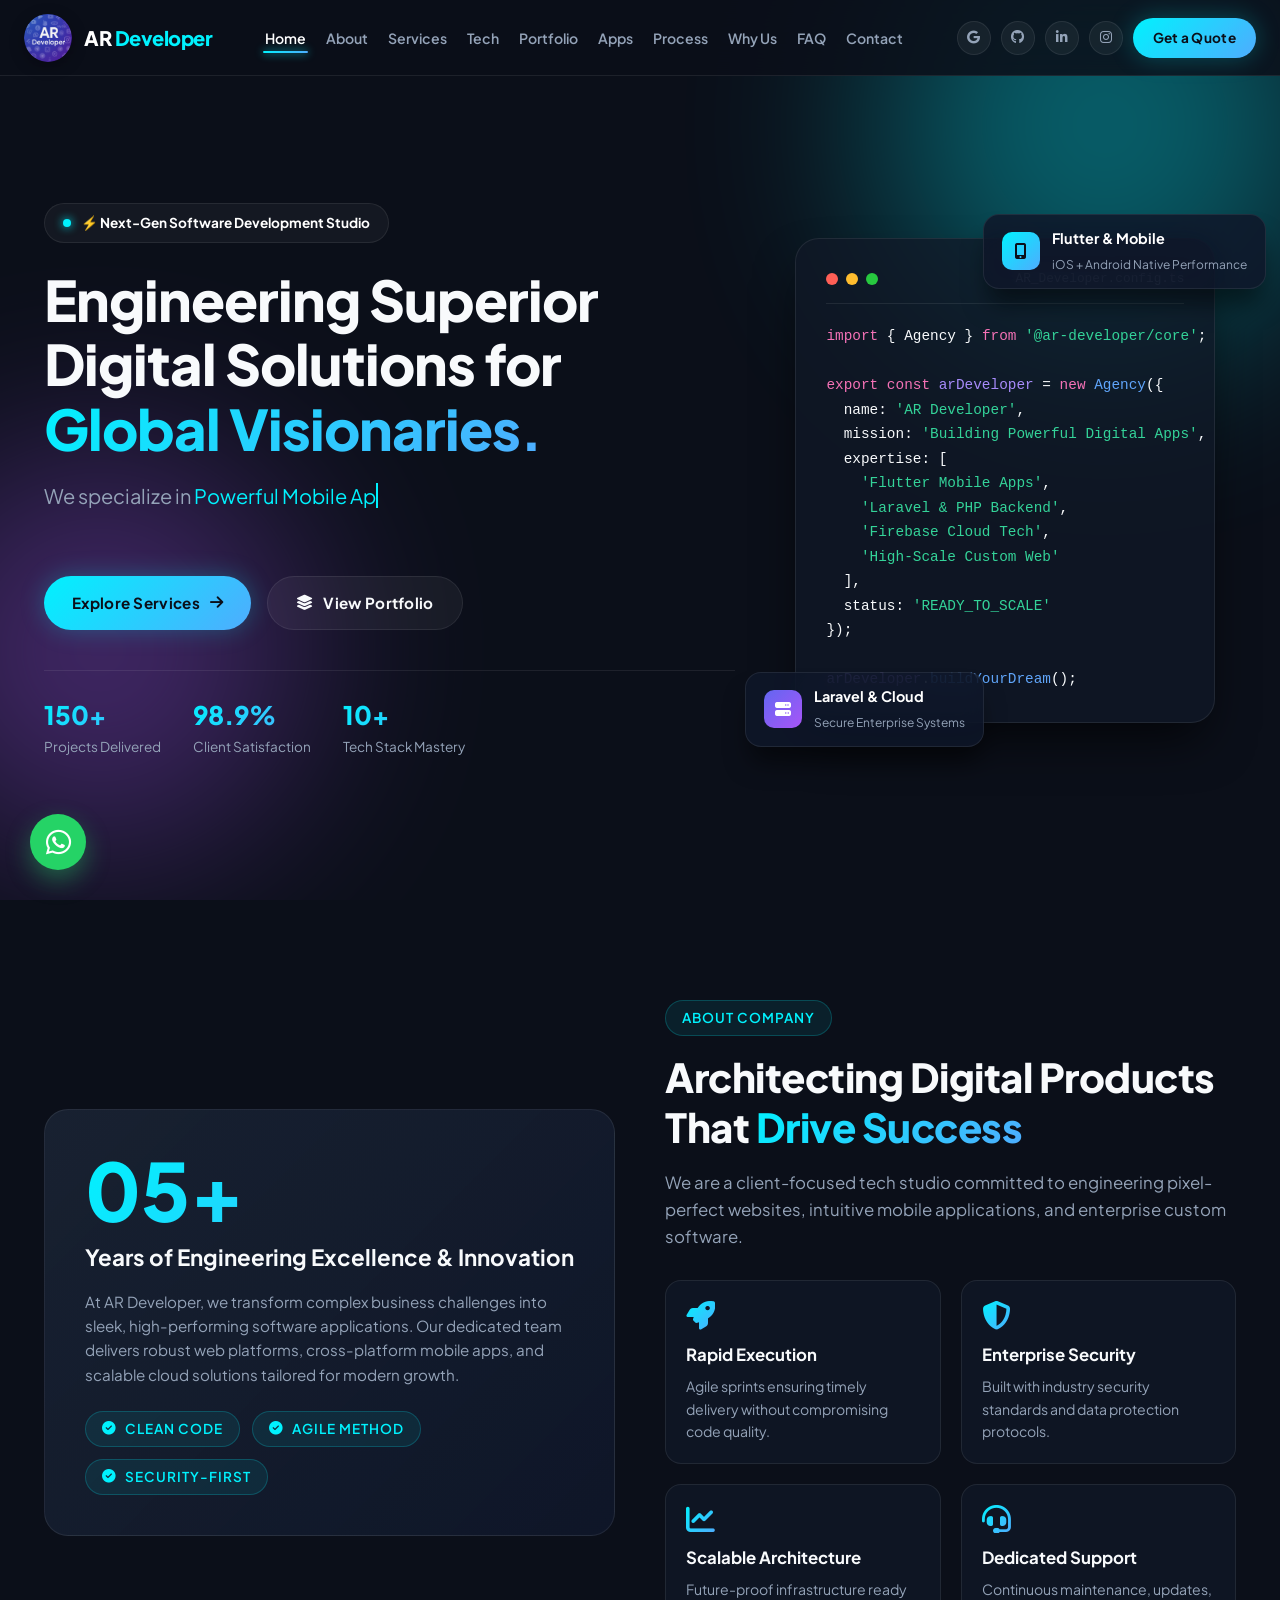
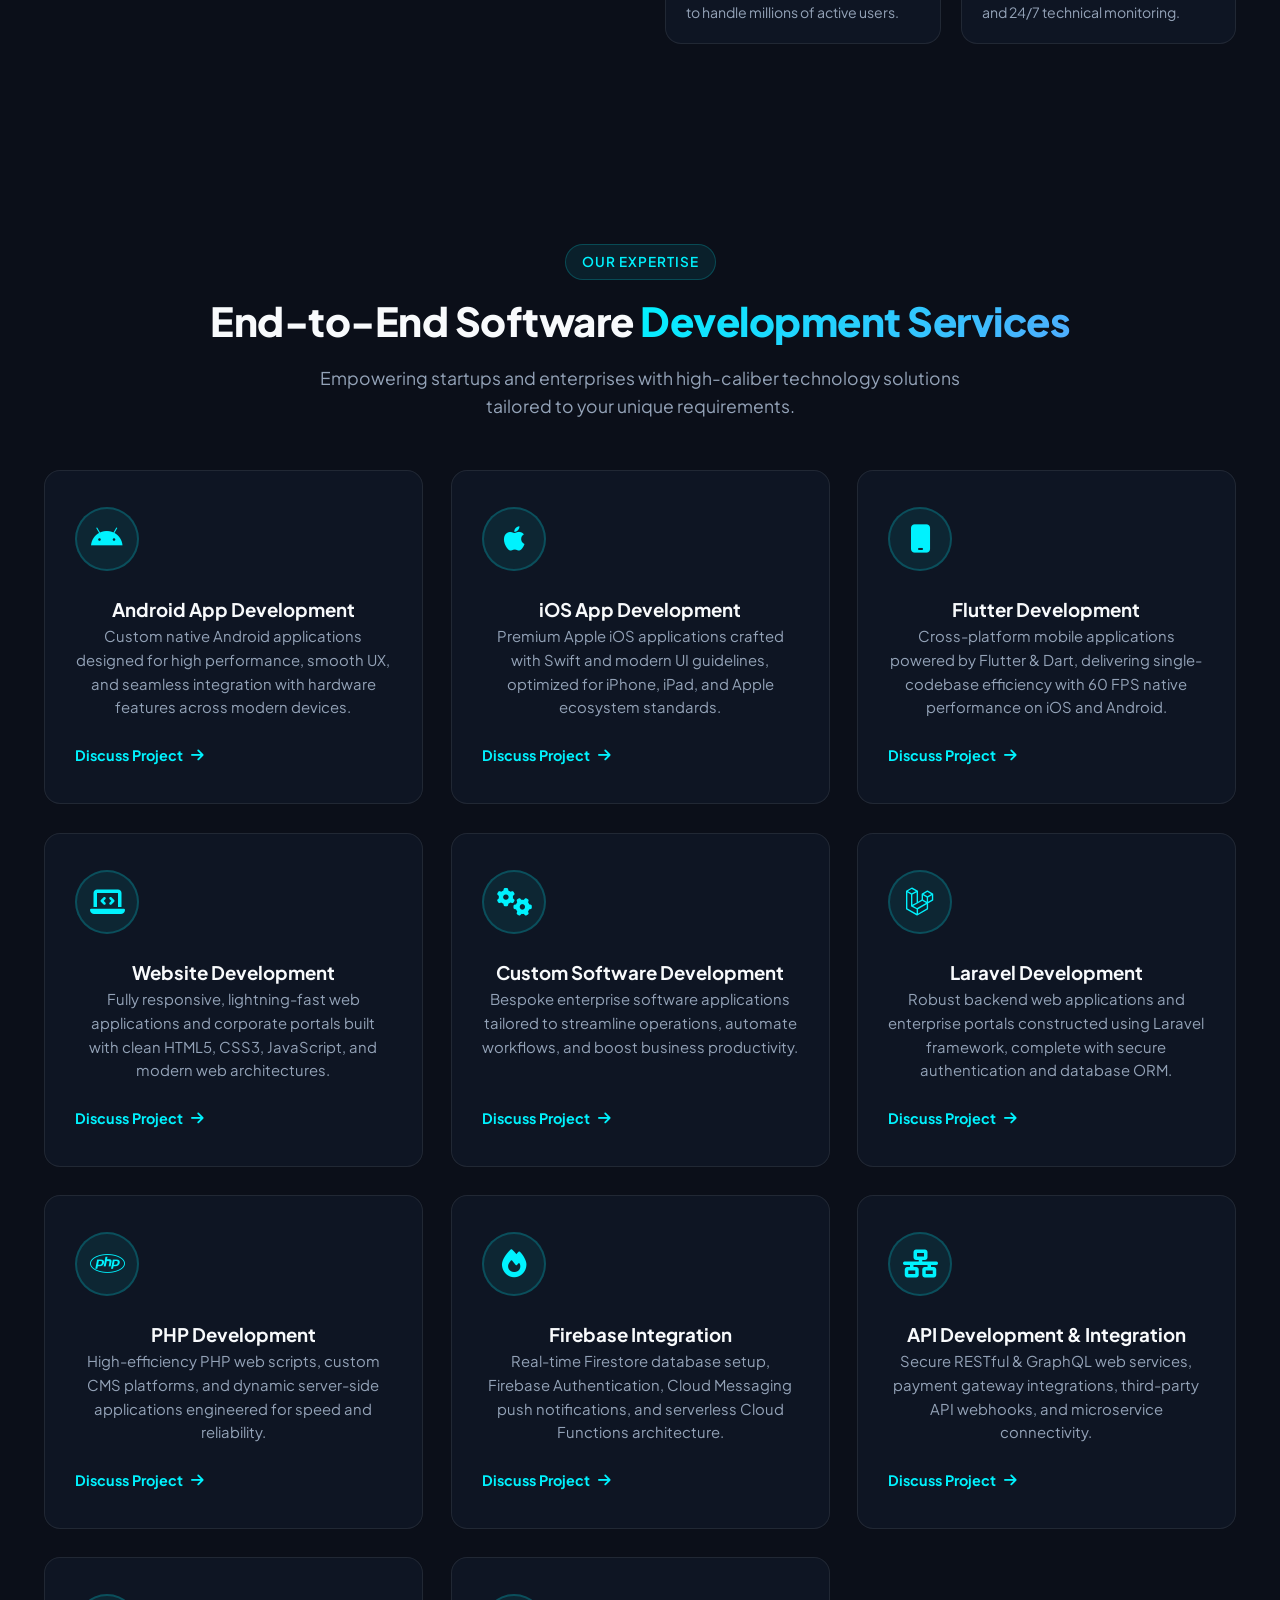
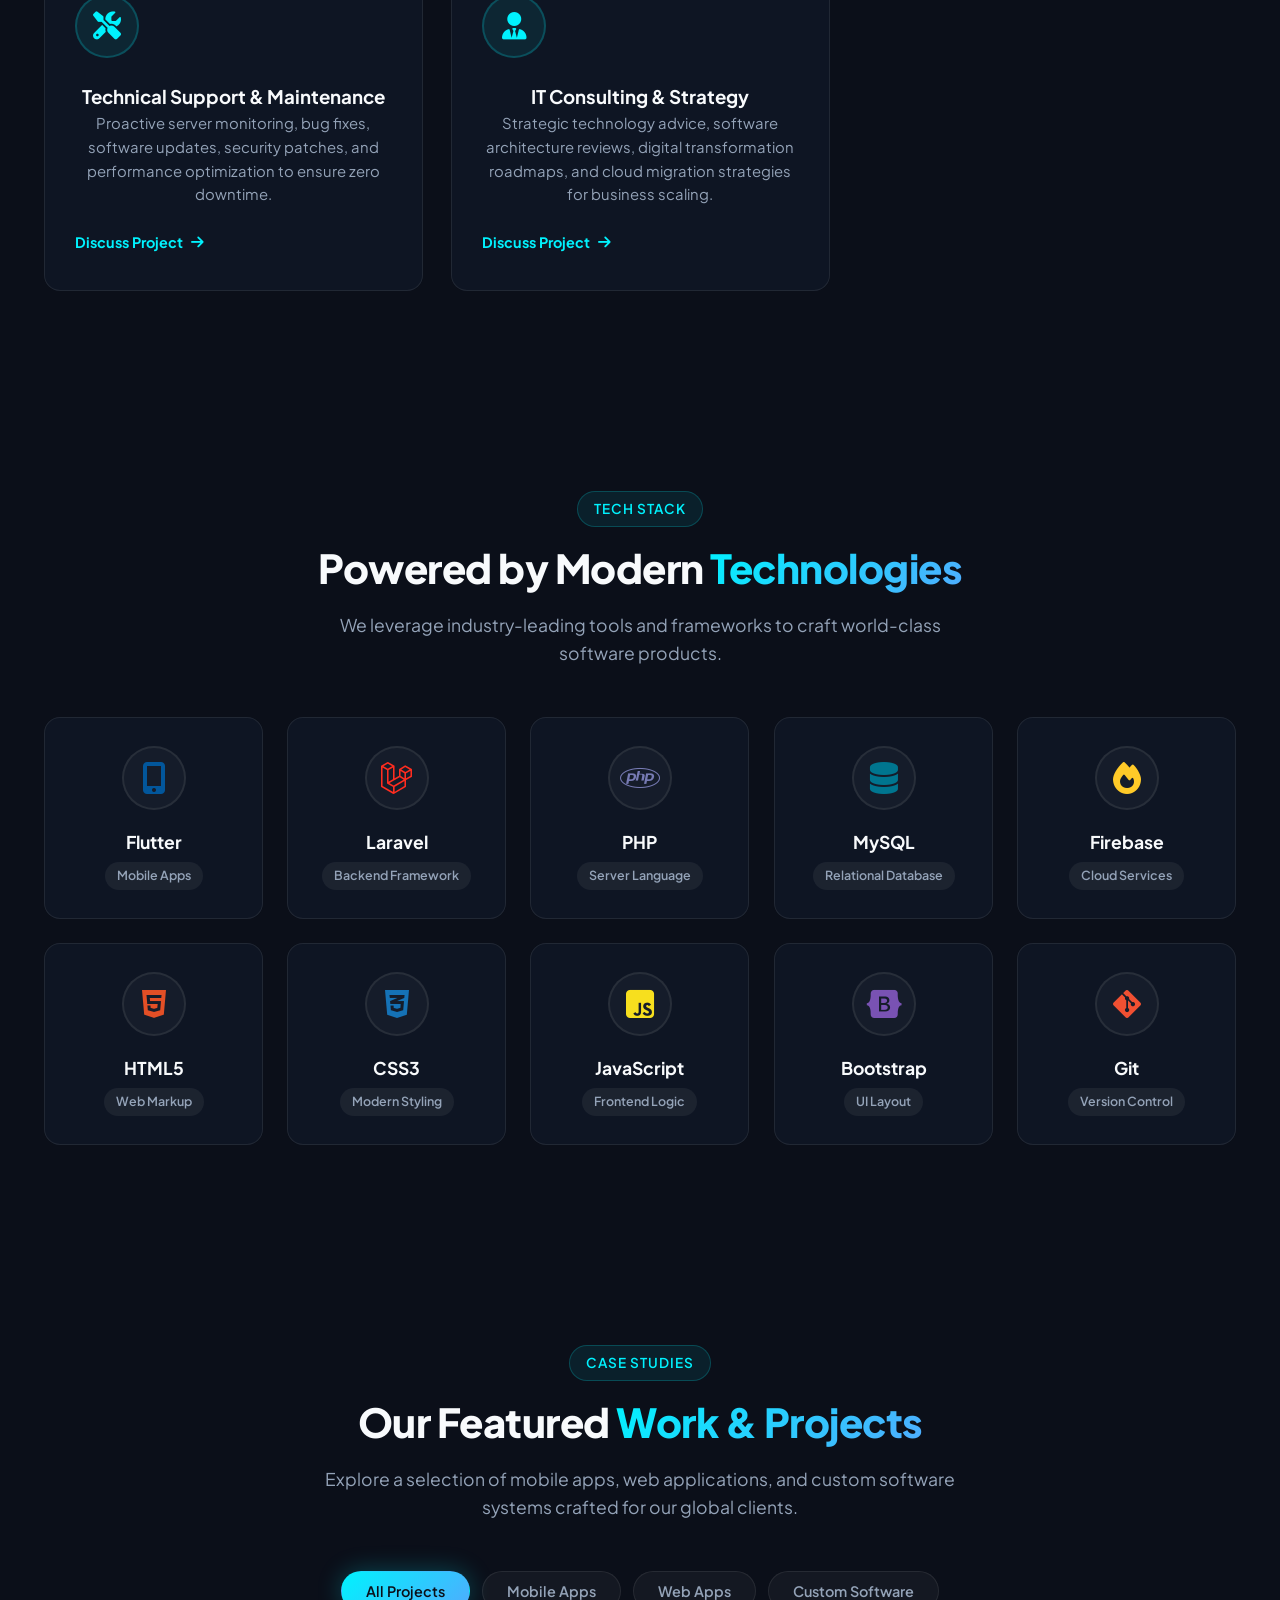
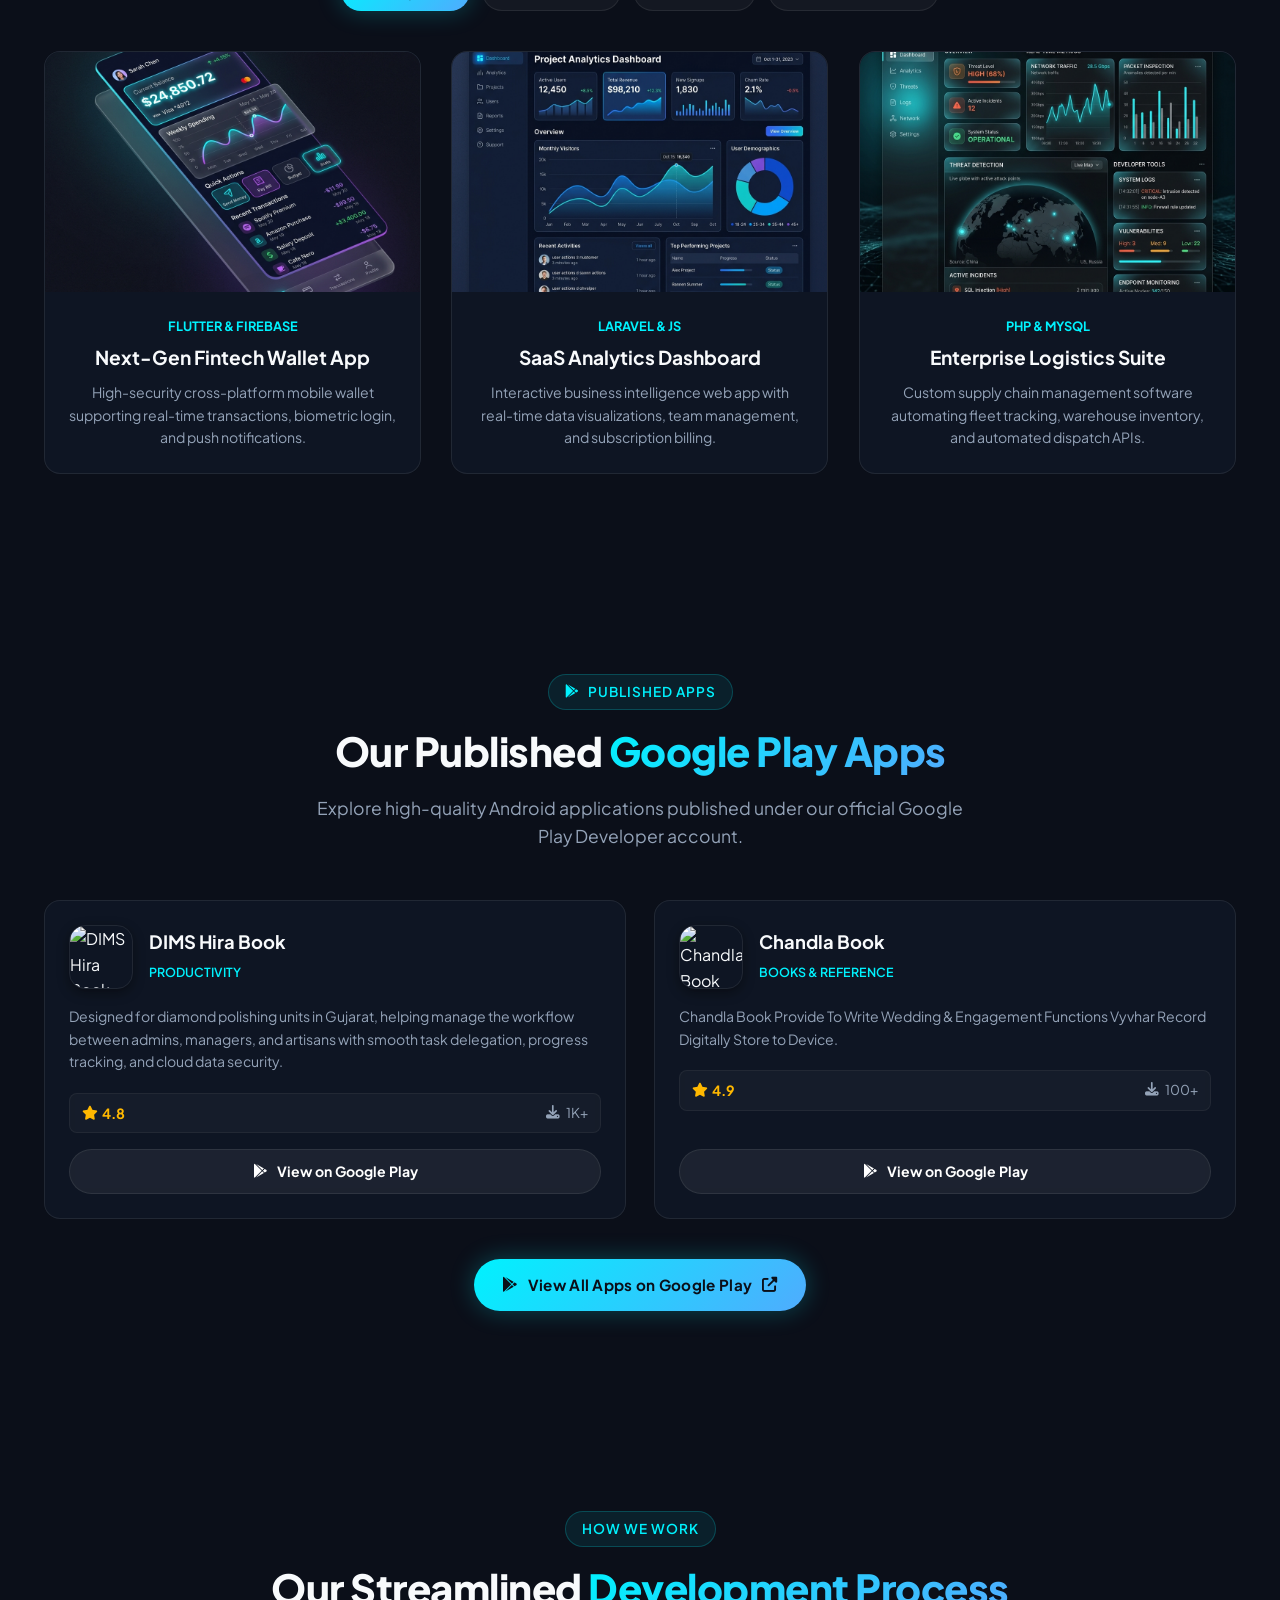
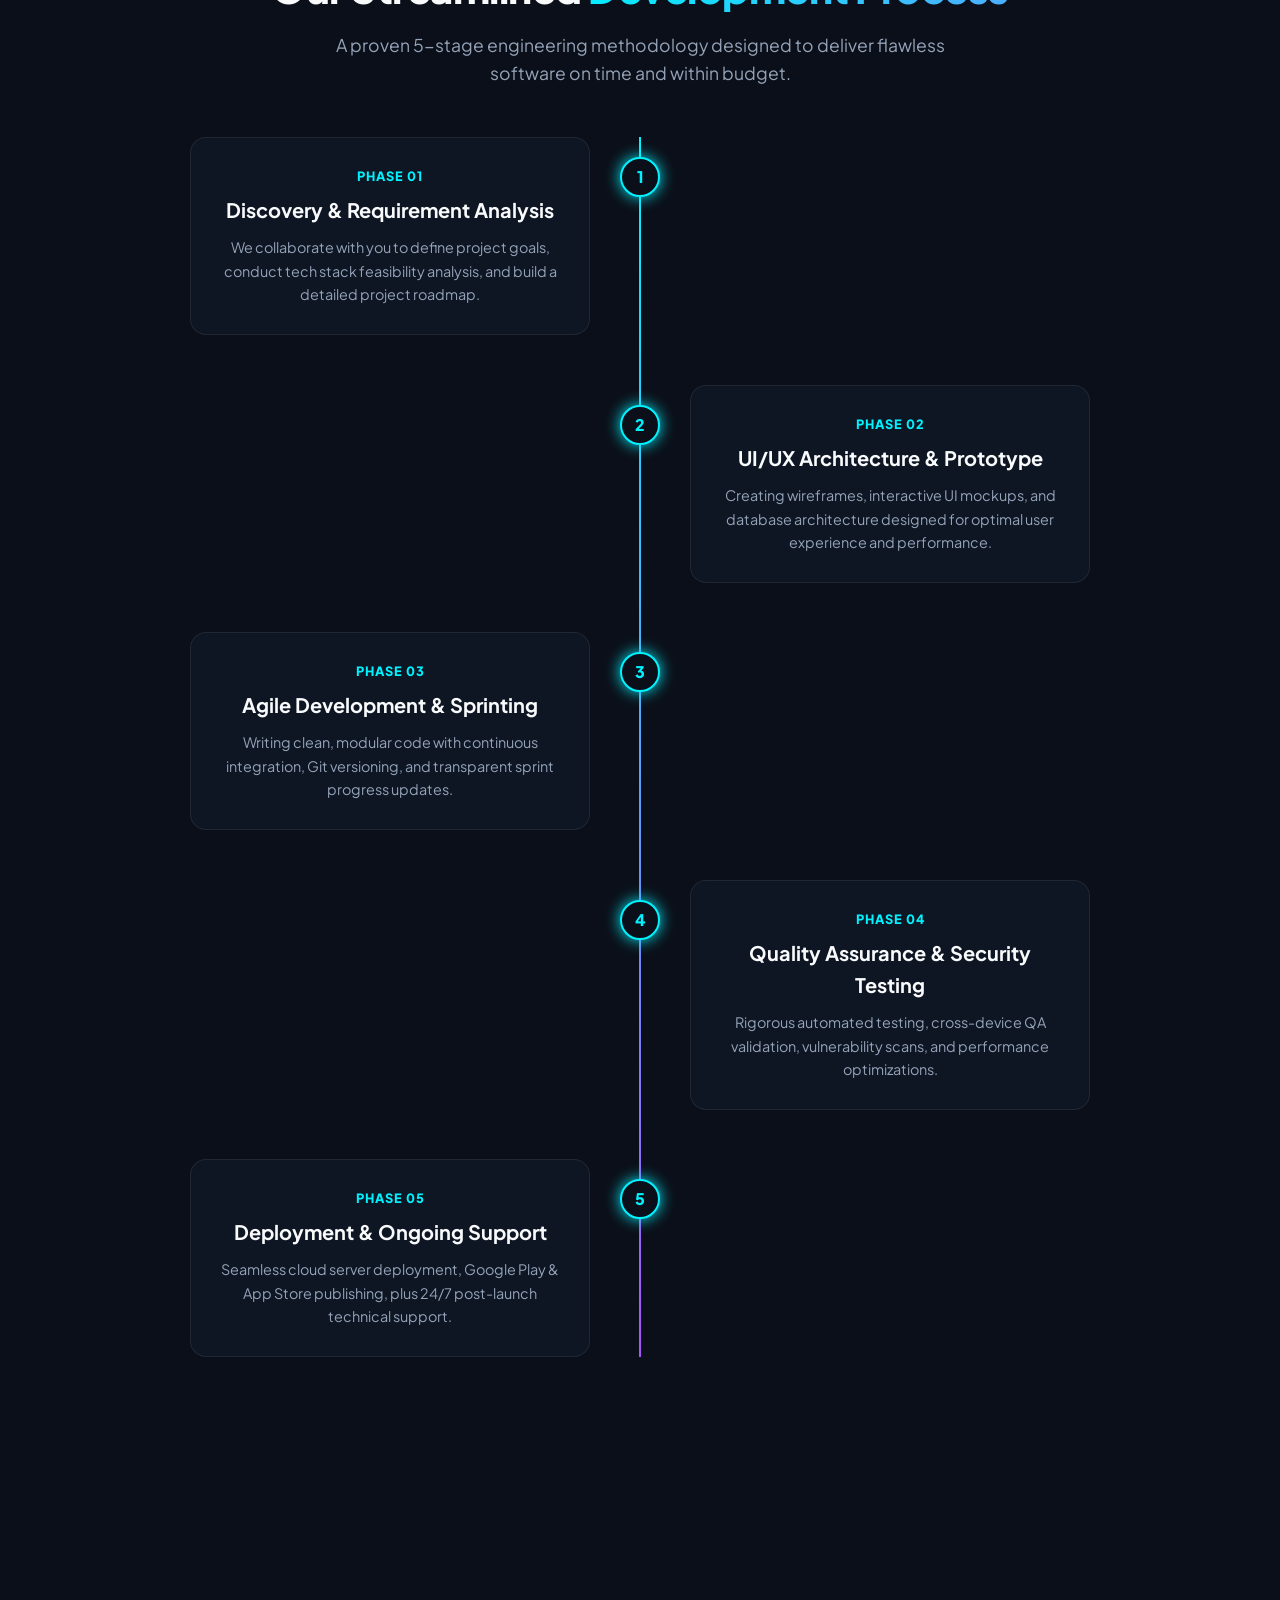
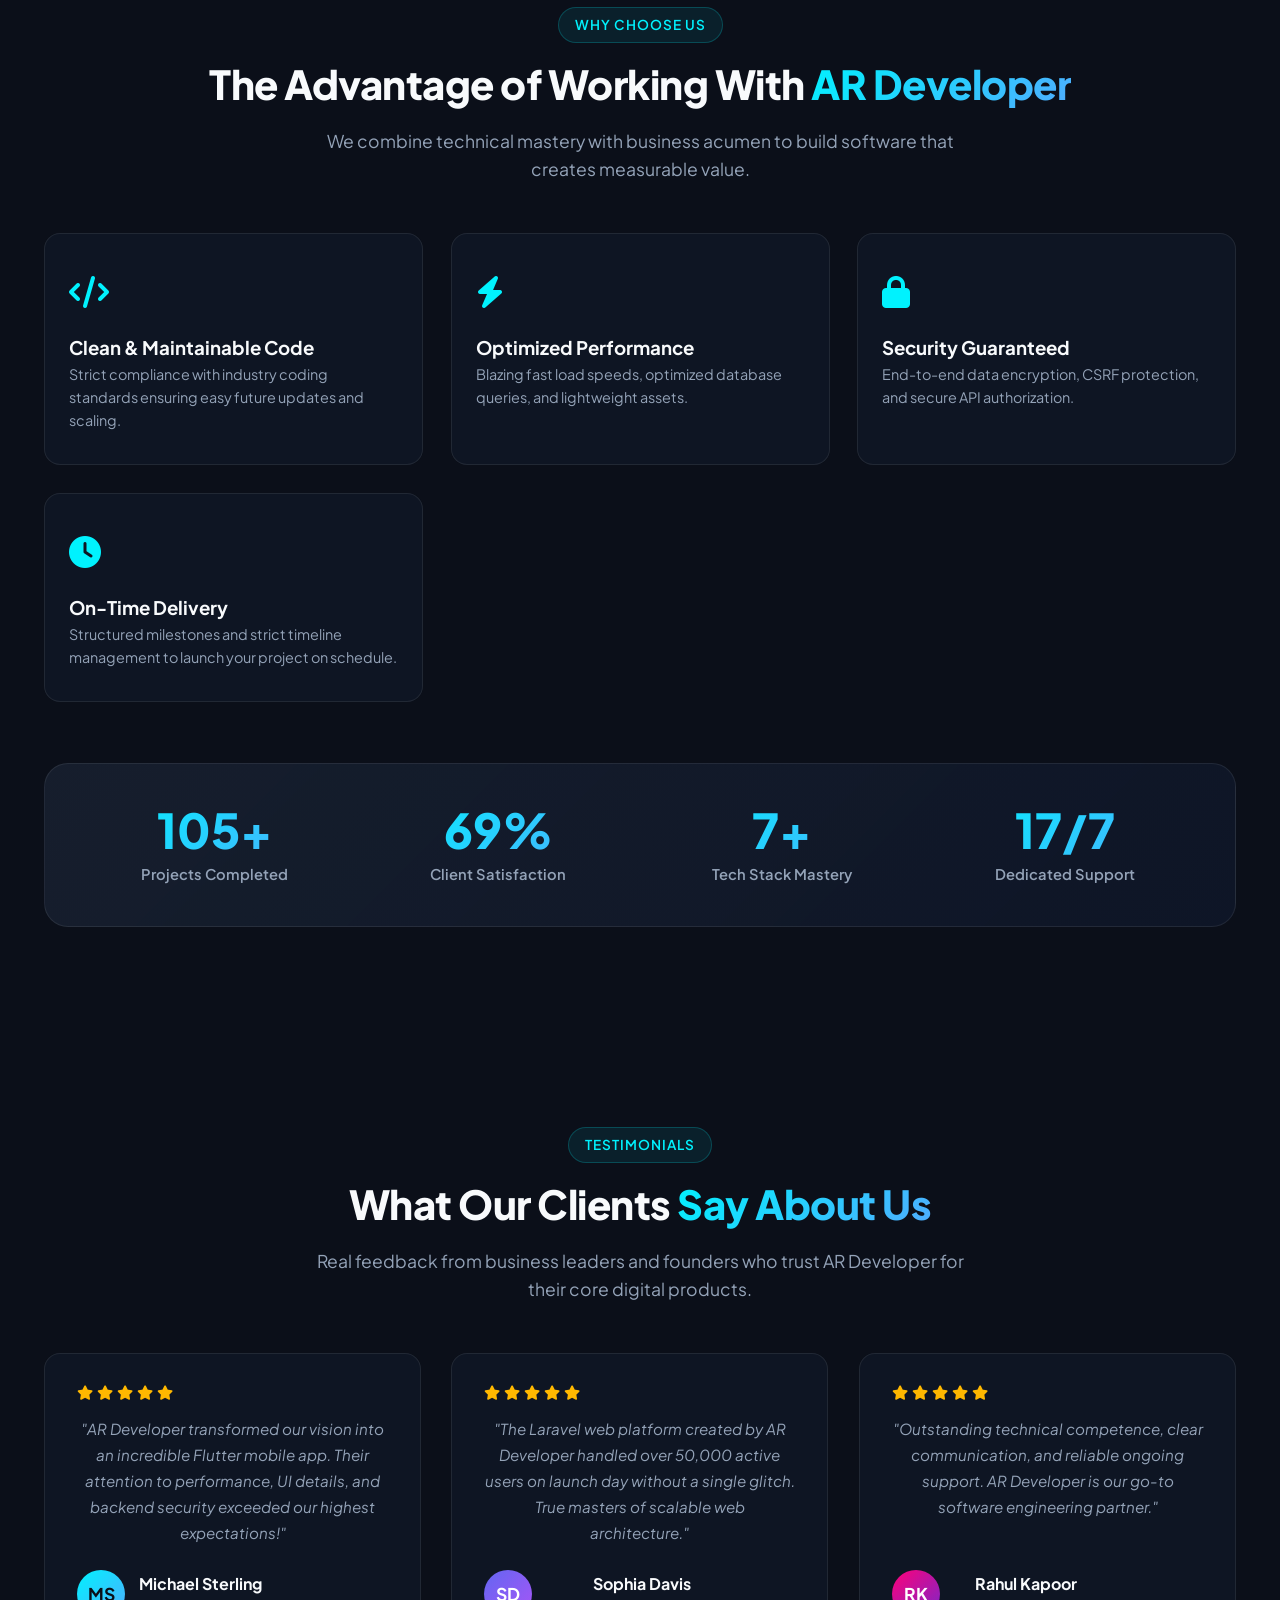
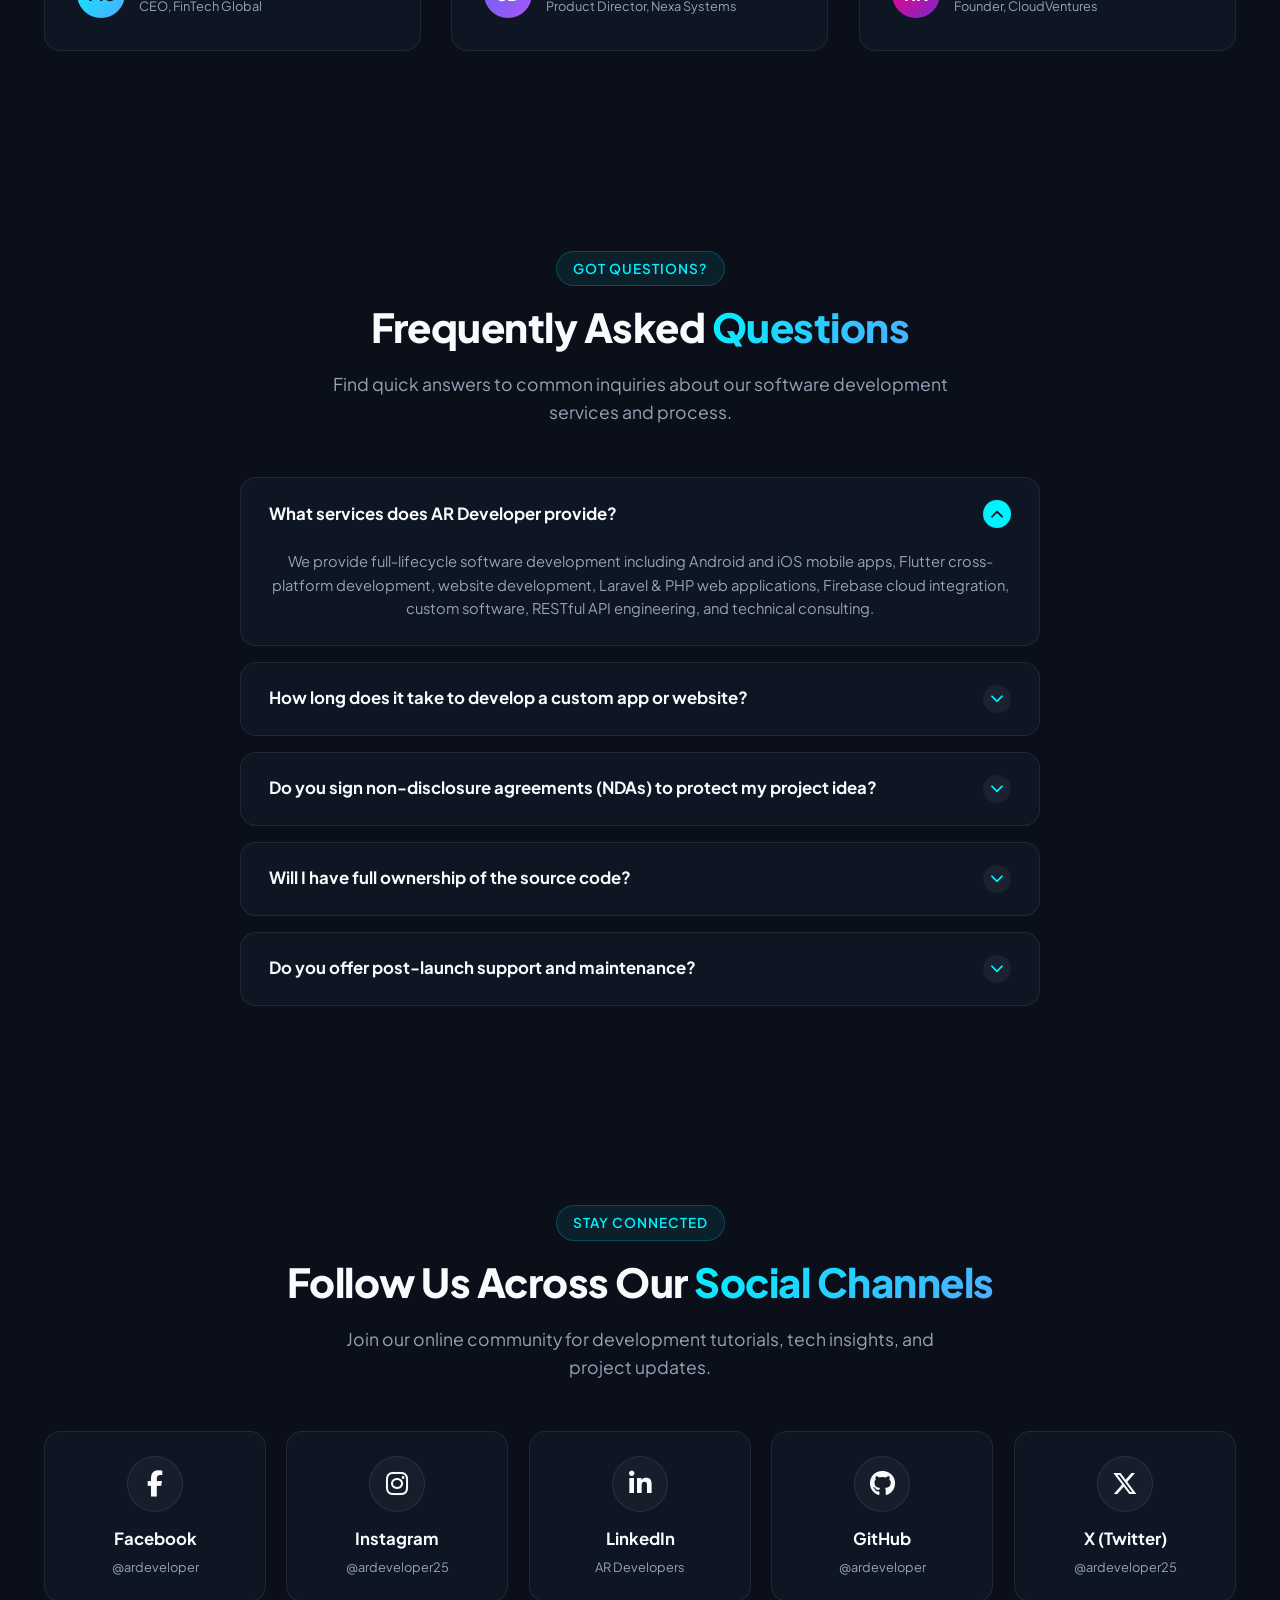
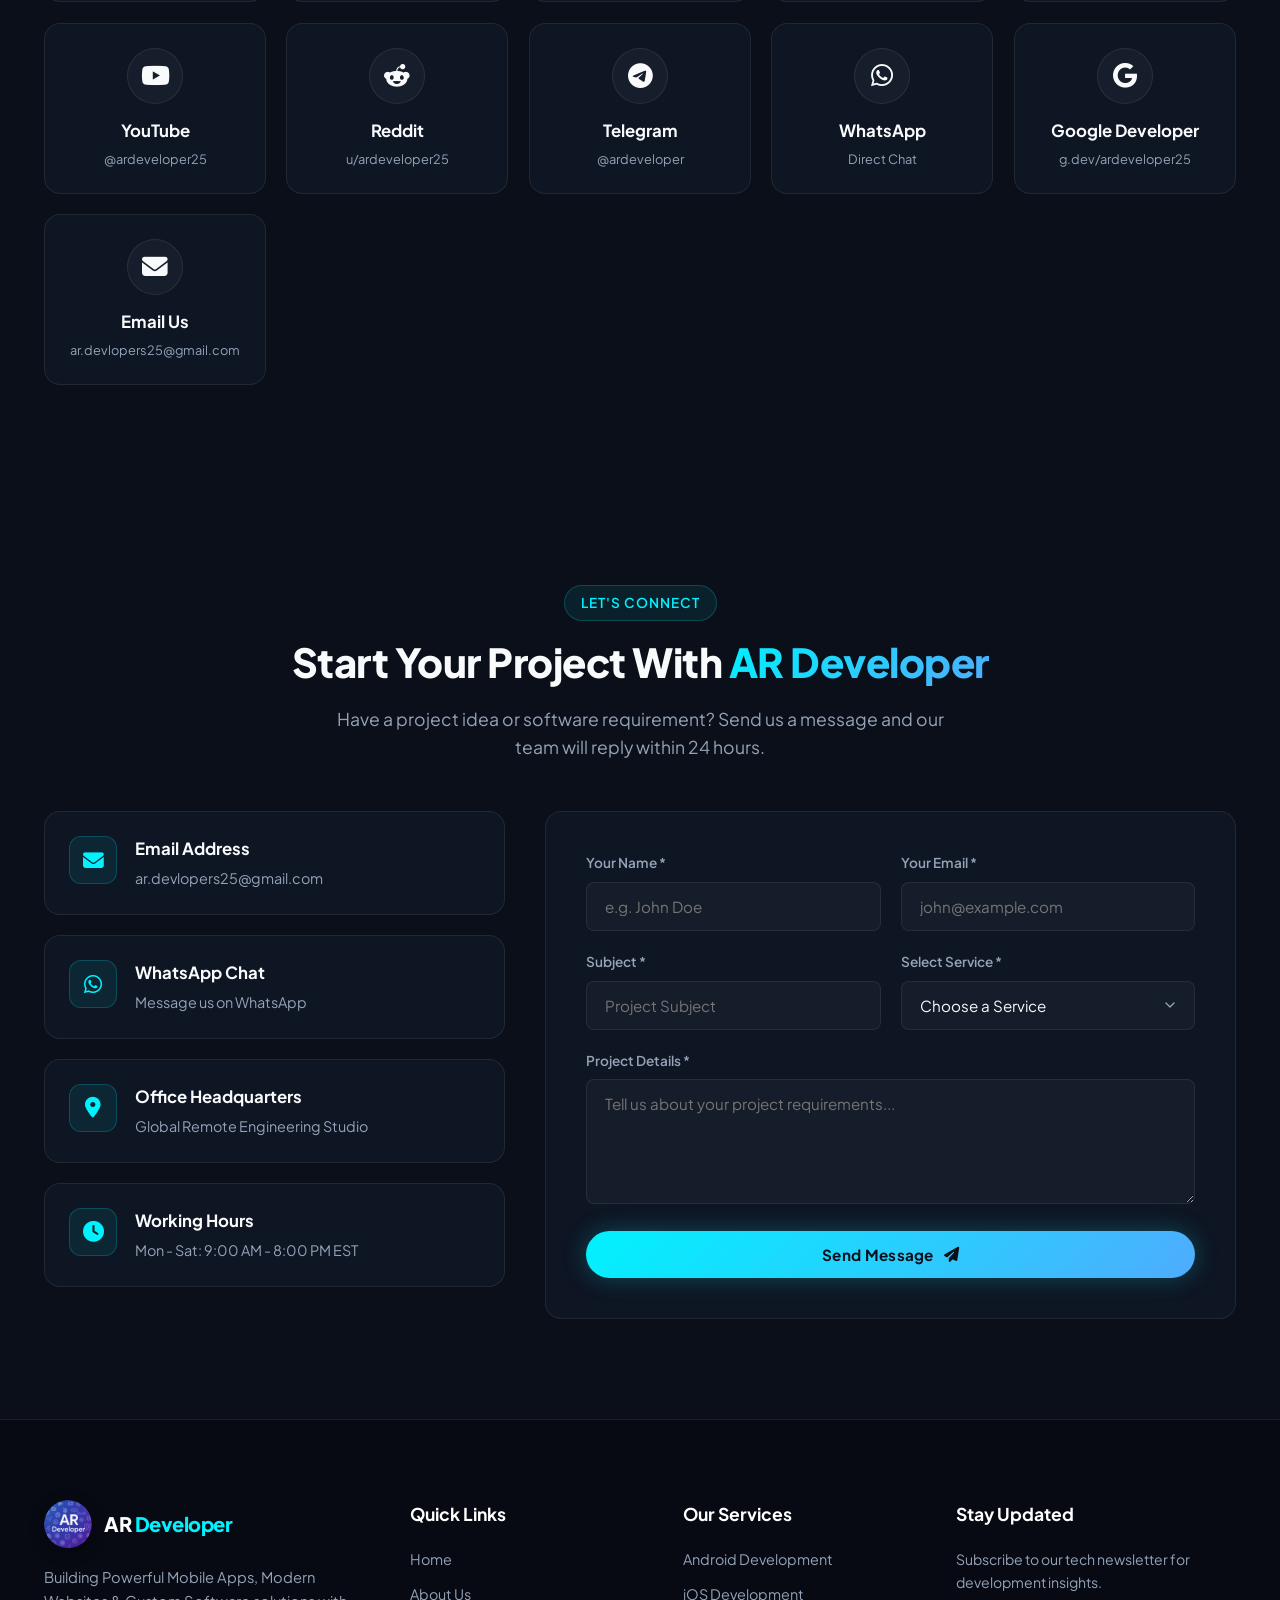
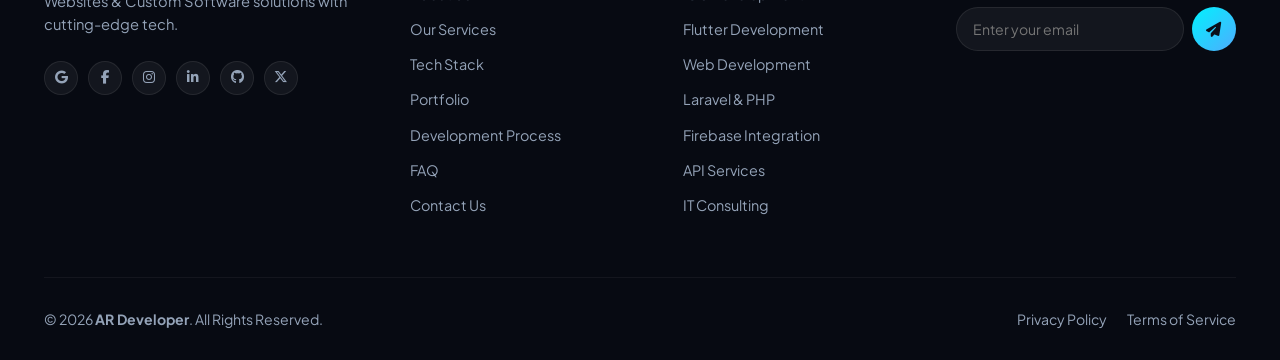
==== index.html @ feb433c9 "New AR Developer Site" ====
<!DOCTYPE html>
<html lang="en">
<head>
  <meta charset="UTF-8">
  <meta name="viewport" content="width=device-width, initial-scale=1.0">
  <title>AR Developer | Mobile Apps, Websites & Custom Software</title>
  <meta name="description" content="AR Developer - Building Powerful Mobile Apps, Modern Websites & Custom Software. Full-stack development agency specializing in Flutter, Laravel, PHP, Firebase, and Cloud Architecture.">
  <meta name="keywords" content="AR Developer, Mobile App Development, Website Development, Flutter Developer, Laravel Development, Custom Software, PHP, Firebase Integration, IT Consulting">
  <meta name="author" content="AR Developer">

  <!-- OpenGraph / Social Meta -->
  <meta property="og:title" content="AR Developer | Mobile Apps, Websites & Custom Software">
  <meta property="og:description" content="Building Powerful Mobile Apps, Modern Websites & Custom Software with cutting-edge technologies.">
  <meta property="og:image" content="assets/image/logo.png">
  <meta property="og:type" content="website">

  <!-- Favicon -->
  <link rel="icon" type="image/png" href="assets/image/logo.png">

  <!-- Google Fonts: Plus Jakarta Sans & Inter -->
  <link rel="preconnect" href="https://fonts.googleapis.com">
  <link rel="preconnect" href="https://fonts.gstatic.com" crossorigin>
  <link href="https://fonts.googleapis.com/css2?family=Inter:wght@300;400;500;600;700;800&family=Plus+Jakarta+Sans:wght@400;500;600;700;800&display=swap" rel="stylesheet">

  <!-- Font Awesome 6 Icons -->
  <link rel="stylesheet" href="https://cdnjs.cloudflare.com/ajax/libs/font-awesome/6.5.1/css/all.min.css">

  <!-- Custom Stylesheet -->
  <link rel="stylesheet" href="assets/css/style.css">
</head>
<body>

  <!-- ==========================================================================
       Preloader Overlay
       ========================================================================== -->
  <div id="preloader" aria-label="Loading page">
    <div class="spinner-box">
      <div class="spinner-circle"></div>
      <img src="assets/image/logo.png" alt="AR Developer Logo" class="spinner-logo">
    </div>
    <span class="preloader-text">AR Developer</span>
  </div>

  <!-- ==========================================================================
       Top Scroll Progress Bar
       ========================================================================== -->
  <div class="scroll-progress-container">
    <div class="scroll-progress-bar" id="scrollProgressBar"></div>
  </div>

  <!-- ==========================================================================
       Sticky Glass Navbar
       ========================================================================== -->
  <header class="navbar" id="navbar">
    <div class="container nav-container">
      <a href="#hero" class="brand-logo" aria-label="AR Developer Home">
        <img src="assets/image/logo.png" alt="AR Developer Logo" class="logo-img">
        <span class="brand-text">AR <span>Developer</span></span>
      </a>

      <nav aria-label="Main Navigation">
        <ul class="nav-menu">
          <li><a href="#hero" class="nav-link active">Home</a></li>
          <li><a href="#about" class="nav-link">About</a></li>
          <li><a href="#services" class="nav-link">Services</a></li>
          <li><a href="#technologies" class="nav-link">Tech</a></li>
          <li><a href="#portfolio" class="nav-link">Portfolio</a></li>
          <li><a href="#our-apps" class="nav-link">Apps</a></li>
          <li><a href="#process" class="nav-link">Process</a></li>
          <li><a href="#why-us" class="nav-link">Why Us</a></li>
          <li><a href="#faq" class="nav-link">FAQ</a></li>
          <li><a href="#contact" class="nav-link">Contact</a></li>
        </ul>
      </nav>

      <!-- Desktop Social Icons & CTA -->
      <div class="nav-socials">
        <a href="https://g.dev/ardeveloper25" target="_blank" rel="noopener noreferrer" class="nav-social-icon" title="Google Developer Profile" aria-label="Google Developer Profile"><i class="fab fa-google"></i></a>
        <a href="https://github.com/ardeveloper" target="_blank" rel="noopener noreferrer" class="nav-social-icon" title="GitHub" aria-label="GitHub"><i class="fab fa-github"></i></a>
        <a href="https://www.linkedin.com/in/ar-devlopers-845097423" target="_blank" rel="noopener noreferrer" class="nav-social-icon" title="LinkedIn" aria-label="LinkedIn"><i class="fab fa-linkedin-in"></i></a>
        <a href="https://instagram.com/ardeveloper25" target="_blank" rel="noopener noreferrer" class="nav-social-icon" title="Instagram" aria-label="Instagram"><i class="fab fa-instagram"></i></a>
        <a href="#contact" class="btn btn-primary nav-cta">Get a Quote</a>
      </div>

      <!-- Hamburger Button -->
      <div class="hamburger-btn" id="hamburgerBtn" aria-label="Toggle navigation menu" role="button" tabindex="0">
        <span></span>
        <span></span>
        <span></span>
      </div>
    </div>
  </header>

  <!-- Backdrop overlay for mobile drawer -->
  <div class="drawer-backdrop" id="drawerBackdrop"></div>

  <!-- Mobile Drawer Navigation -->
  <aside class="mobile-drawer" id="mobileDrawer" aria-label="Mobile Menu">
    <div>
      <div style="display: flex; align-items: center; gap: 10px; margin-bottom: 30px;">
        <img src="assets/image/logo.png" alt="AR Developer Logo" style="height: 38px;">
        <span class="brand-text" style="font-size: 1.2rem;">AR <span>Developer</span></span>
      </div>
      <div class="mobile-nav-links">
        <a href="#hero" class="mobile-nav-link active">Home</a>
        <a href="#about" class="mobile-nav-link">About Us</a>
        <a href="#services" class="mobile-nav-link">Our Services</a>
        <a href="#technologies" class="mobile-nav-link">Technologies</a>
        <a href="#portfolio" class="mobile-nav-link">Portfolio</a>
        <a href="#our-apps" class="mobile-nav-link">Our Apps</a>
        <a href="#process" class="mobile-nav-link">Process</a>
        <a href="#why-us" class="mobile-nav-link">Why Choose Us</a>
        <a href="#follow-us" class="mobile-nav-link">Social Links</a>
        <a href="#contact" class="mobile-nav-link">Contact Us</a>
      </div>
    </div>
    <div>
      <a href="#contact" class="btn btn-primary" style="width: 100%; margin-bottom: 20px;">Request Consultation</a>
      <div class="mobile-drawer-socials">
        <a href="https://g.dev/ardeveloper25" target="_blank" rel="noopener noreferrer" class="nav-social-icon" title="Google Developer"><i class="fab fa-google"></i></a>
        <a href="https://facebook.com/(i can put after)" target="_blank" rel="noopener noreferrer" class="nav-social-icon"><i class="fab fa-facebook-f"></i></a>
        <a href="https://instagram.com/ardeveloper25" target="_blank" rel="noopener noreferrer" class="nav-social-icon"><i class="fab fa-instagram"></i></a>
        <a href="https://www.linkedin.com/in/ar-devlopers-845097423" target="_blank" rel="noopener noreferrer" class="nav-social-icon"><i class="fab fa-linkedin-in"></i></a>
        <a href="https://github.com/ardeveloper" target="_blank" rel="noopener noreferrer" class="nav-social-icon"><i class="fab fa-github"></i></a>
        <a href="https://x.com/ardeveloper25" target="_blank" rel="noopener noreferrer" class="nav-social-icon"><i class="fab fa-x-twitter"></i></a>
        <a href="https://youtube.com/@ardeveloper25" target="_blank" rel="noopener noreferrer" class="nav-social-icon"><i class="fab fa-youtube"></i></a>
        <a href="https://t.me/(i can put after)" target="_blank" rel="noopener noreferrer" class="nav-social-icon"><i class="fab fa-telegram-plane"></i></a>
      </div>
    </div>
  </aside>

  <!-- ==========================================================================
       Hero Section
       ========================================================================== -->
  <section class="hero" id="hero">
    <div class="hero-bg-blobs">
      <div class="blob blob-1"></div>
      <div class="blob blob-2"></div>
    </div>

    <div class="container hero-grid">
      <!-- Left Content -->
      <div data-aos="fade-right" data-aos-duration="1000">
        <div class="hero-badge">
          <span class="pulse-dot"></span>
          <span style="font-size: 0.85rem; font-weight: 700; color: #fff;">⚡ Next-Gen Software Development Studio</span>
        </div>

        <h1 class="hero-title">
          Engineering Superior Digital Solutions for <span class="gradient-text-primary">Global Visionaries.</span>
        </h1>

        <div class="hero-subtitle">
          We specialize in <span class="typing-text" id="typingText"></span>
        </div>

        <div class="hero-cta">
          <a href="#services" class="btn btn-primary">
            <span>Explore Services</span>
            <i class="fas fa-arrow-right"></i>
          </a>
          <a href="#portfolio" class="btn btn-secondary">
            <i class="fas fa-layer-group"></i>
            <span>View Portfolio</span>
          </a>
        </div>

        <div class="hero-stats-mini">
          <div class="stat-item-mini">
            <h4>150+</h4>
            <p>Projects Delivered</p>
          </div>
          <div class="stat-item-mini">
            <h4>98.9%</h4>
            <p>Client Satisfaction</p>
          </div>
          <div class="stat-item-mini">
            <h4>10+</h4>
            <p>Tech Stack Mastery</p>
          </div>
        </div>
      </div>

      <!-- Right Visual Glass Code Card -->
      <div class="hero-visual" data-aos="zoom-in" data-aos-delay="200">
        <div class="glass-card hero-card-main">
          <div class="hero-code-header">
            <div class="code-circle red"></div>
            <div class="code-circle yellow"></div>
            <div class="code-circle green"></div>
            <span class="code-title">AR_Developer.config.ts</span>
          </div>
          <pre class="code-block"><code><span class="code-keyword">import</span> { Agency } <span class="code-keyword">from</span> <span class="code-string">'@ar-developer/core'</span>;

<span class="code-keyword">export const</span> <span class="code-var">arDeveloper</span> = <span class="code-keyword">new</span> <span class="code-func">Agency</span>({
  name: <span class="code-string">'AR Developer'</span>,
  mission: <span class="code-string">'Building Powerful Digital Apps'</span>,
  expertise: [
    <span class="code-string">'Flutter Mobile Apps'</span>,
    <span class="code-string">'Laravel & PHP Backend'</span>,
    <span class="code-string">'Firebase Cloud Tech'</span>,
    <span class="code-string">'High-Scale Custom Web'</span>
  ],
  status: <span class="code-string">'READY_TO_SCALE'</span>
});

<span class="code-var">arDeveloper</span>.<span class="code-func">buildYourDream</span>();</code></pre>
        </div>

        <!-- Floating Badges -->
        <div class="floating-badge badge-top-right">
          <div class="badge-icon"><i class="fas fa-mobile-alt"></i></div>
          <div class="badge-text">
            <strong>Flutter & Mobile</strong>
            <span>iOS + Android Native Performance</span>
          </div>
        </div>

        <div class="floating-badge badge-bottom-left">
          <div class="badge-icon" style="background: var(--grad-accent); color: #fff;"><i class="fas fa-server"></i></div>
          <div class="badge-text">
            <strong>Laravel & Cloud</strong>
            <span>Secure Enterprise Systems</span>
          </div>
        </div>
      </div>
    </div>
  </section>

  <!-- ==========================================================================
       About Company Section
       ========================================================================== -->
  <section class="section" id="about">
    <div class="container">
      <div class="about-grid">
        <!-- Left Column: Visual Card -->
        <div data-aos="fade-right">
          <div class="experience-card">
            <div class="exp-number">05+</div>
            <div class="exp-title">Years of Engineering Excellence & Innovation</div>
            <p style="color: var(--text-muted); font-size: 0.95rem; margin-bottom: 24px;">
              At AR Developer, we transform complex business challenges into sleek, high-performing software applications. Our dedicated team delivers robust web platforms, cross-platform mobile apps, and scalable cloud solutions tailored for modern growth.
            </p>
            <div style="display: flex; gap: 12px; flex-wrap: wrap;">
              <span class="section-tag" style="margin: 0;"><i class="fas fa-check-circle"></i> Clean Code</span>
              <span class="section-tag" style="margin: 0;"><i class="fas fa-check-circle"></i> Agile Method</span>
              <span class="section-tag" style="margin: 0;"><i class="fas fa-check-circle"></i> Security-First</span>
            </div>
          </div>
        </div>

        <!-- Right Column: Content & Features -->
        <div data-aos="fade-left">
          <div class="section-tag">About Company</div>
          <h2 class="section-title">Architecting Digital Products That <span>Drive Success</span></h2>
          <p style="color: var(--text-muted); margin-bottom: 24px; font-size: 1.05rem;">
            We are a client-focused tech studio committed to engineering pixel-perfect websites, intuitive mobile applications, and enterprise custom software.
          </p>

          <div class="about-features-grid">
            <div class="glass-card about-feature-box">
              <i class="fas fa-rocket"></i>
              <h4>Rapid Execution</h4>
              <p>Agile sprints ensuring timely delivery without compromising code quality.</p>
            </div>
            <div class="glass-card about-feature-box">
              <i class="fas fa-shield-alt"></i>
              <h4>Enterprise Security</h4>
              <p>Built with industry security standards and data protection protocols.</p>
            </div>
            <div class="glass-card about-feature-box">
              <i class="fas fa-chart-line"></i>
              <h4>Scalable Architecture</h4>
              <p>Future-proof infrastructure ready to handle millions of active users.</p>
            </div>
            <div class="glass-card about-feature-box">
              <i class="fas fa-headset"></i>
              <h4>Dedicated Support</h4>
              <p>Continuous maintenance, updates, and 24/7 technical monitoring.</p>
            </div>
          </div>
        </div>
      </div>
    </div>
  </section>

  <!-- ==========================================================================
       Our Services Section (11 Services)
       ========================================================================== -->
  <section class="section" id="services">
    <div class="container text-center">
      <div class="section-tag">Our Expertise</div>
      <h2 class="section-title">End-to-End Software <span>Development Services</span></h2>
      <p class="section-subtitle">Empowering startups and enterprises with high-caliber technology solutions tailored to your unique requirements.</p>

      <div class="services-grid">
        <!-- 1. Android App Development -->
        <div class="glass-card service-card" data-aos="fade-up" data-aos-delay="100">
          <div>
            <div class="service-icon-wrapper"><i class="fab fa-android"></i></div>
            <h3>Android App Development</h3>
            <p>Custom native Android applications designed for high performance, smooth UX, and seamless integration with hardware features across modern devices.</p>
          </div>
          <a href="#contact" class="service-link"><span>Discuss Project</span> <i class="fas fa-arrow-right"></i></a>
        </div>

        <!-- 2. iOS App Development -->
        <div class="glass-card service-card" data-aos="fade-up" data-aos-delay="150">
          <div>
            <div class="service-icon-wrapper"><i class="fab fa-apple"></i></div>
            <h3>iOS App Development</h3>
            <p>Premium Apple iOS applications crafted with Swift and modern UI guidelines, optimized for iPhone, iPad, and Apple ecosystem standards.</p>
          </div>
          <a href="#contact" class="service-link"><span>Discuss Project</span> <i class="fas fa-arrow-right"></i></a>
        </div>

        <!-- 3. Flutter Development -->
        <div class="glass-card service-card" data-aos="fade-up" data-aos-delay="200">
          <div>
            <div class="service-icon-wrapper"><i class="fas fa-mobile"></i></div>
            <h3>Flutter Development</h3>
            <p>Cross-platform mobile applications powered by Flutter & Dart, delivering single-codebase efficiency with 60 FPS native performance on iOS and Android.</p>
          </div>
          <a href="#contact" class="service-link"><span>Discuss Project</span> <i class="fas fa-arrow-right"></i></a>
        </div>

        <!-- 4. Website Development -->
        <div class="glass-card service-card" data-aos="fade-up" data-aos-delay="100">
          <div>
            <div class="service-icon-wrapper"><i class="fas fa-laptop-code"></i></div>
            <h3>Website Development</h3>
            <p>Fully responsive, lightning-fast web applications and corporate portals built with clean HTML5, CSS3, JavaScript, and modern web architectures.</p>
          </div>
          <a href="#contact" class="service-link"><span>Discuss Project</span> <i class="fas fa-arrow-right"></i></a>
        </div>

        <!-- 5. Custom Software -->
        <div class="glass-card service-card" data-aos="fade-up" data-aos-delay="150">
          <div>
            <div class="service-icon-wrapper"><i class="fas fa-cogs"></i></div>
            <h3>Custom Software Development</h3>
            <p>Bespoke enterprise software applications tailored to streamline operations, automate workflows, and boost business productivity.</p>
          </div>
          <a href="#contact" class="service-link"><span>Discuss Project</span> <i class="fas fa-arrow-right"></i></a>
        </div>

        <!-- 6. Laravel Development -->
        <div class="glass-card service-card" data-aos="fade-up" data-aos-delay="200">
          <div>
            <div class="service-icon-wrapper"><i class="fab fa-laravel"></i></div>
            <h3>Laravel Development</h3>
            <p>Robust backend web applications and enterprise portals constructed using Laravel framework, complete with secure authentication and database ORM.</p>
          </div>
          <a href="#contact" class="service-link"><span>Discuss Project</span> <i class="fas fa-arrow-right"></i></a>
        </div>

        <!-- 7. PHP Development -->
        <div class="glass-card service-card" data-aos="fade-up" data-aos-delay="100">
          <div>
            <div class="service-icon-wrapper"><i class="fab fa-php"></i></div>
            <h3>PHP Development</h3>
            <p>High-efficiency PHP web scripts, custom CMS platforms, and dynamic server-side applications engineered for speed and reliability.</p>
          </div>
          <a href="#contact" class="service-link"><span>Discuss Project</span> <i class="fas fa-arrow-right"></i></a>
        </div>

        <!-- 8. Firebase Integration -->
        <div class="glass-card service-card" data-aos="fade-up" data-aos-delay="150">
          <div>
            <div class="service-icon-wrapper"><i class="fas fa-fire"></i></div>
            <h3>Firebase Integration</h3>
            <p>Real-time Firestore database setup, Firebase Authentication, Cloud Messaging push notifications, and serverless Cloud Functions architecture.</p>
          </div>
          <a href="#contact" class="service-link"><span>Discuss Project</span> <i class="fas fa-arrow-right"></i></a>
        </div>

        <!-- 9. API Development -->
        <div class="glass-card service-card" data-aos="fade-up" data-aos-delay="200">
          <div>
            <div class="service-icon-wrapper"><i class="fas fa-network-wired"></i></div>
            <h3>API Development & Integration</h3>
            <p>Secure RESTful & GraphQL web services, payment gateway integrations, third-party API webhooks, and microservice connectivity.</p>
          </div>
          <a href="#contact" class="service-link"><span>Discuss Project</span> <i class="fas fa-arrow-right"></i></a>
        </div>

        <!-- 10. Technical Support -->
        <div class="glass-card service-card" data-aos="fade-up" data-aos-delay="100">
          <div>
            <div class="service-icon-wrapper"><i class="fas fa-tools"></i></div>
            <h3>Technical Support & Maintenance</h3>
            <p>Proactive server monitoring, bug fixes, software updates, security patches, and performance optimization to ensure zero downtime.</p>
          </div>
          <a href="#contact" class="service-link"><span>Discuss Project</span> <i class="fas fa-arrow-right"></i></a>
        </div>

        <!-- 11. IT Consulting -->
        <div class="glass-card service-card" data-aos="fade-up" data-aos-delay="150">
          <div>
            <div class="service-icon-wrapper"><i class="fas fa-user-tie"></i></div>
            <h3>IT Consulting & Strategy</h3>
            <p>Strategic technology advice, software architecture reviews, digital transformation roadmaps, and cloud migration strategies for business scaling.</p>
          </div>
          <a href="#contact" class="service-link"><span>Discuss Project</span> <i class="fas fa-arrow-right"></i></a>
        </div>
      </div>
    </div>
  </section>

  <!-- ==========================================================================
       Technologies Section
       ========================================================================== -->
  <section class="section" id="technologies">
    <div class="container text-center">
      <div class="section-tag">Tech Stack</div>
      <h2 class="section-title">Powered by Modern <span>Technologies</span></h2>
      <p class="section-subtitle">We leverage industry-leading tools and frameworks to craft world-class software products.</p>

      <div class="tech-grid">
        <!-- Flutter -->
        <div class="glass-card tech-card" data-aos="zoom-in" data-aos-delay="100">
          <div class="tech-icon-box icon-flutter"><i class="fas fa-mobile-alt"></i></div>
          <div class="tech-name">Flutter</div>
          <span class="tech-level-badge">Mobile Apps</span>
        </div>

        <!-- Laravel -->
        <div class="glass-card tech-card" data-aos="zoom-in" data-aos-delay="150">
          <div class="tech-icon-box icon-laravel"><i class="fab fa-laravel"></i></div>
          <div class="tech-name">Laravel</div>
          <span class="tech-level-badge">Backend Framework</span>
        </div>

        <!-- PHP -->
        <div class="glass-card tech-card" data-aos="zoom-in" data-aos-delay="200">
          <div class="tech-icon-box icon-php"><i class="fab fa-php"></i></div>
          <div class="tech-name">PHP</div>
          <span class="tech-level-badge">Server Language</span>
        </div>

        <!-- MySQL -->
        <div class="glass-card tech-card" data-aos="zoom-in" data-aos-delay="250">
          <div class="tech-icon-box icon-mysql"><i class="fas fa-database"></i></div>
          <div class="tech-name">MySQL</div>
          <span class="tech-level-badge">Relational Database</span>
        </div>

        <!-- Firebase -->
        <div class="glass-card tech-card" data-aos="zoom-in" data-aos-delay="300">
          <div class="tech-icon-box icon-firebase"><i class="fas fa-fire"></i></div>
          <div class="tech-name">Firebase</div>
          <span class="tech-level-badge">Cloud Services</span>
        </div>

        <!-- HTML5 -->
        <div class="glass-card tech-card" data-aos="zoom-in" data-aos-delay="100">
          <div class="tech-icon-box icon-html"><i class="fab fa-html5"></i></div>
          <div class="tech-name">HTML5</div>
          <span class="tech-level-badge">Web Markup</span>
        </div>

        <!-- CSS3 -->
        <div class="glass-card tech-card" data-aos="zoom-in" data-aos-delay="150">
          <div class="tech-icon-box icon-css"><i class="fab fa-css3-alt"></i></div>
          <div class="tech-name">CSS3</div>
          <span class="tech-level-badge">Modern Styling</span>
        </div>

        <!-- JavaScript -->
        <div class="glass-card tech-card" data-aos="zoom-in" data-aos-delay="200">
          <div class="tech-icon-box icon-js"><i class="fab fa-js-square"></i></div>
          <div class="tech-name">JavaScript</div>
          <span class="tech-level-badge">Frontend Logic</span>
        </div>

        <!-- Bootstrap -->
        <div class="glass-card tech-card" data-aos="zoom-in" data-aos-delay="250">
          <div class="tech-icon-box icon-bootstrap"><i class="fab fa-bootstrap"></i></div>
          <div class="tech-name">Bootstrap</div>
          <span class="tech-level-badge">UI Layout</span>
        </div>

        <!-- Git -->
        <div class="glass-card tech-card" data-aos="zoom-in" data-aos-delay="300">
          <div class="tech-icon-box icon-git"><i class="fab fa-git-alt"></i></div>
          <div class="tech-name">Git</div>
          <span class="tech-level-badge">Version Control</span>
        </div>
      </div>
    </div>
  </section>

  <!-- ==========================================================================
       Portfolio Section with Category Filter
       ========================================================================== -->
  <section class="section" id="portfolio">
    <div class="container text-center">
      <div class="section-tag">Case Studies</div>
      <h2 class="section-title">Our Featured <span>Work & Projects</span></h2>
      <p class="section-subtitle">Explore a selection of mobile apps, web applications, and custom software systems crafted for our global clients.</p>

      <!-- Portfolio Category Filter Buttons -->
      <div class="portfolio-filters" data-aos="fade-up">
        <button class="filter-btn active" data-filter="all">All Projects</button>
        <button class="filter-btn" data-filter="mobile">Mobile Apps</button>
        <button class="filter-btn" data-filter="web">Web Apps</button>
        <button class="filter-btn" data-filter="software">Custom Software</button>
      </div>

      <!-- Portfolio Grid -->
      <div class="portfolio-grid">
        <!-- Project 1: Mobile App -->
        <div class="glass-card portfolio-card" data-category="mobile" data-aos="fade-up" data-aos-delay="100">
          <div class="portfolio-img-wrapper">
            <img src="assets/image/portfolio-1.jpg" alt="Fintech Mobile App UI">
            <div class="portfolio-overlay">
              <a href="#contact" class="overlay-btn" title="View Details"><i class="fas fa-arrow-right"></i></a>
            </div>
          </div>
          <div class="portfolio-content text-left">
            <span class="portfolio-tag">Flutter & Firebase</span>
            <h3 class="portfolio-title">Next-Gen Fintech Wallet App</h3>
            <p class="portfolio-desc">High-security cross-platform mobile wallet supporting real-time transactions, biometric login, and push notifications.</p>
          </div>
        </div>

        <!-- Project 2: Web App -->
        <div class="glass-card portfolio-card" data-category="web" data-aos="fade-up" data-aos-delay="200">
          <div class="portfolio-img-wrapper">
            <img src="assets/image/portfolio-2.jpg" alt="SaaS Analytics Web Platform">
            <div class="portfolio-overlay">
              <a href="#contact" class="overlay-btn" title="View Details"><i class="fas fa-arrow-right"></i></a>
            </div>
          </div>
          <div class="portfolio-content text-left">
            <span class="portfolio-tag">Laravel & JS</span>
            <h3 class="portfolio-title">SaaS Analytics Dashboard</h3>
            <p class="portfolio-desc">Interactive business intelligence web app with real-time data visualizations, team management, and subscription billing.</p>
          </div>
        </div>

        <!-- Project 3: Custom Software -->
        <div class="glass-card portfolio-card" data-category="software" data-aos="fade-up" data-aos-delay="300">
          <div class="portfolio-img-wrapper">
            <img src="assets/image/portfolio-3.jpg" alt="Enterprise Logistics Software">
            <div class="portfolio-overlay">
              <a href="#contact" class="overlay-btn" title="View Details"><i class="fas fa-arrow-right"></i></a>
            </div>
          </div>
          <div class="portfolio-content text-left">
            <span class="portfolio-tag">PHP & MySQL</span>
            <h3 class="portfolio-title">Enterprise Logistics Suite</h3>
            <p class="portfolio-desc">Custom supply chain management software automating fleet tracking, warehouse inventory, and automated dispatch APIs.</p>
          </div>
        </div>
      </div>
    </div>
  </section>

  <!-- ==========================================================================
       Our Apps Section (Google Play Developer Showcase)
       ========================================================================== -->
  <section class="section" id="our-apps">
    <div class="container text-center">
      <div class="section-tag"><i class="fab fa-google-play"></i> Published Apps</div>
      <h2 class="section-title">Our Published <span>Google Play Apps</span></h2>
      <p class="section-subtitle">Explore high-quality Android applications published under our official Google Play Developer account.</p>

      <div class="apps-grid" id="appsGrid">
        <!-- Fallback HTML Cards (dynamically loaded from apps.json) -->
        <div class="glass-card app-card" data-aos="fade-up" data-aos-delay="100">
          <div>
            <div class="app-card-header">
              <img src="https://play-lh.googleusercontent.com/RQ090QGfWVVfkOHfPNVN_n3DrhuNbITecM68mDCbN2AOtb2vnaawf83_ou7hEaG7FXEMWKEmTOhN3HjOQCVps4Y=w480-h960-rw" alt="DIMS Hira Book Icon" class="app-icon" loading="lazy">
              <div class="app-title-group">
                <h3>DIMS Hira Book</h3>
                <span class="app-category">Productivity</span>
              </div>
            </div>
            <p class="app-desc">Designed for diamond polishing units in Gujarat, helping manage the workflow between admins, managers, and artisans with smooth task delegation, progress tracking, and cloud data security.</p>
            <div class="app-meta-row">
              <div class="app-rating"><i class="fas fa-star"></i> <span>4.8</span></div>
              <div class="app-downloads"><i class="fas fa-download"></i> <span>1K+</span></div>
            </div>
          </div>
          <a href="https://play.google.com/store/apps/details?id=com.ar.dims" target="_blank" rel="noopener noreferrer" class="app-play-btn">
            <i class="fab fa-google-play"></i> <span>View on Google Play</span>
          </a>
        </div>

        <div class="glass-card app-card" data-aos="fade-up" data-aos-delay="200">
          <div>
            <div class="app-card-header">
              <img src="https://play-lh.googleusercontent.com/UANjVScoUdPHTIs82XmgX6Va_BZ8tYauujcpAIZ4jwLcmDkSO4QfNd6ZjMm1js6M4AEPpZQboPwFmrqPLDTX-R0=w480-h960-rw" alt="Chandla Book Icon" class="app-icon" loading="lazy">
              <div class="app-title-group">
                <h3>Chandla Book</h3>
                <span class="app-category">Books & Reference</span>
              </div>
            </div>
            <p class="app-desc">Chandla Book Provide To Write Wedding & Engagement Functions Vyvhar Record Digitally Store to Device.</p>
            <div class="app-meta-row">
              <div class="app-rating"><i class="fas fa-star"></i> <span>4.9</span></div>
              <div class="app-downloads"><i class="fas fa-download"></i> <span>100+</span></div>
            </div>
          </div>
          <a href="https://play.google.com/store/apps/details?id=com.ar.chandlabook" target="_blank" rel="noopener noreferrer" class="app-play-btn">
            <i class="fab fa-google-play"></i> <span>View on Google Play</span>
          </a>
        </div>
      </div>

      <div style="margin-top: 20px;">
        <a href="https://play.google.com/store/apps/dev?id=7939439894392121010" target="_blank" rel="noopener noreferrer" class="btn btn-primary">
          <i class="fab fa-google-play"></i>
          <span>View All Apps on Google Play</span>
          <i class="fas fa-external-link-alt"></i>
        </a>
      </div>
    </div>
  </section>

  <!-- ==========================================================================
       Development Process Section
       ========================================================================== -->
  <section class="section" id="process">
    <div class="container text-center">
      <div class="section-tag">How We Work</div>
      <h2 class="section-title">Our Streamlined <span>Development Process</span></h2>
      <p class="section-subtitle">A proven 5-stage engineering methodology designed to deliver flawless software on time and within budget.</p>

      <div class="process-timeline">
        <!-- Stage 1 -->
        <div class="process-step" data-aos="fade-right">
          <div class="step-node">1</div>
          <div class="glass-card step-card text-left">
            <div class="step-number">Phase 01</div>
            <h3 class="step-title">Discovery & Requirement Analysis</h3>
            <p class="step-desc">We collaborate with you to define project goals, conduct tech stack feasibility analysis, and build a detailed project roadmap.</p>
          </div>
        </div>

        <!-- Stage 2 -->
        <div class="process-step" data-aos="fade-left">
          <div class="step-node">2</div>
          <div class="glass-card step-card text-left">
            <div class="step-number">Phase 02</div>
            <h3 class="step-title">UI/UX Architecture & Prototype</h3>
            <p class="step-desc">Creating wireframes, interactive UI mockups, and database architecture designed for optimal user experience and performance.</p>
          </div>
        </div>

        <!-- Stage 3 -->
        <div class="process-step" data-aos="fade-right">
          <div class="step-node">3</div>
          <div class="glass-card step-card text-left">
            <div class="step-number">Phase 03</div>
            <h3 class="step-title">Agile Development & Sprinting</h3>
            <p class="step-desc">Writing clean, modular code with continuous integration, Git versioning, and transparent sprint progress updates.</p>
          </div>
        </div>

        <!-- Stage 4 -->
        <div class="process-step" data-aos="fade-left">
          <div class="step-node">4</div>
          <div class="glass-card step-card text-left">
            <div class="step-number">Phase 04</div>
            <h3 class="step-title">Quality Assurance & Security Testing</h3>
            <p class="step-desc">Rigorous automated testing, cross-device QA validation, vulnerability scans, and performance optimizations.</p>
          </div>
        </div>

        <!-- Stage 5 -->
        <div class="process-step" data-aos="fade-right">
          <div class="step-node">5</div>
          <div class="glass-card step-card text-left">
            <div class="step-number">Phase 05</div>
            <h3 class="step-title">Deployment & Ongoing Support</h3>
            <p class="step-desc">Seamless cloud server deployment, Google Play & App Store publishing, plus 24/7 post-launch technical support.</p>
          </div>
        </div>
      </div>
    </div>
  </section>

  <!-- ==========================================================================
       Why Choose Us Section & Animated Statistics Counters
       ========================================================================== -->
  <section class="section" id="why-us">
    <div class="container">
      <div class="text-center">
        <div class="section-tag">Why Choose Us</div>
        <h2 class="section-title">The Advantage of Working With <span>AR Developer</span></h2>
        <p class="section-subtitle">We combine technical mastery with business acumen to build software that creates measurable value.</p>
      </div>

      <div class="why-grid">
        <div class="glass-card why-card" data-aos="zoom-in" data-aos-delay="100">
          <div class="why-icon"><i class="fas fa-code"></i></div>
          <h3>Clean & Maintainable Code</h3>
          <p style="color: var(--text-muted); font-size: 0.9rem;">Strict compliance with industry coding standards ensuring easy future updates and scaling.</p>
        </div>

        <div class="glass-card why-card" data-aos="zoom-in" data-aos-delay="150">
          <div class="why-icon"><i class="fas fa-bolt"></i></div>
          <h3>Optimized Performance</h3>
          <p style="color: var(--text-muted); font-size: 0.9rem;">Blazing fast load speeds, optimized database queries, and lightweight assets.</p>
        </div>

        <div class="glass-card why-card" data-aos="zoom-in" data-aos-delay="200">
          <div class="why-icon"><i class="fas fa-lock"></i></div>
          <h3>Security Guaranteed</h3>
          <p style="color: var(--text-muted); font-size: 0.9rem;">End-to-end data encryption, CSRF protection, and secure API authorization.</p>
        </div>

        <div class="glass-card why-card" data-aos="zoom-in" data-aos-delay="250">
          <div class="why-icon"><i class="fas fa-clock"></i></div>
          <h3>On-Time Delivery</h3>
          <p style="color: var(--text-muted); font-size: 0.9rem;">Structured milestones and strict timeline management to launch your project on schedule.</p>
        </div>
      </div>

      <!-- Animated Counters Bar -->
      <div class="counter-grid" id="counterSection" data-aos="fade-up">
        <div class="counter-item">
          <div class="counter-number" data-target="150" data-suffix="+">0</div>
          <div class="counter-label">Projects Completed</div>
        </div>
        <div class="counter-item">
          <div class="counter-number" data-target="98" data-suffix="%">0</div>
          <div class="counter-label">Client Satisfaction</div>
        </div>
        <div class="counter-item">
          <div class="counter-number" data-target="10" data-suffix="+">0</div>
          <div class="counter-label">Tech Stack Mastery</div>
        </div>
        <div class="counter-item">
          <div class="counter-number" data-target="24" data-suffix="/7">0</div>
          <div class="counter-label">Dedicated Support</div>
        </div>
      </div>
    </div>
  </section>

  <!-- ==========================================================================
       Client Testimonials Section
       ========================================================================== -->
  <section class="section" id="testimonials">
    <div class="container text-center">
      <div class="section-tag">Testimonials</div>
      <h2 class="section-title">What Our Clients <span>Say About Us</span></h2>
      <p class="section-subtitle">Real feedback from business leaders and founders who trust AR Developer for their core digital products.</p>

      <div class="testimonials-grid">
        <!-- Testimonial 1 -->
        <div class="glass-card testimonial-card text-left" data-aos="fade-up" data-aos-delay="100">
          <div>
            <div class="stars">
              <i class="fas fa-star"></i><i class="fas fa-star"></i><i class="fas fa-star"></i><i class="fas fa-star"></i><i class="fas fa-star"></i>
            </div>
            <p class="testimonial-quote">"AR Developer transformed our vision into an incredible Flutter mobile app. Their attention to performance, UI details, and backend security exceeded our highest expectations!"</p>
          </div>
          <div class="client-profile">
            <div class="client-avatar">MS</div>
            <div class="client-info">
              <h4>Michael Sterling</h4>
              <p>CEO, FinTech Global</p>
            </div>
          </div>
        </div>

        <!-- Testimonial 2 -->
        <div class="glass-card testimonial-card text-left" data-aos="fade-up" data-aos-delay="200">
          <div>
            <div class="stars">
              <i class="fas fa-star"></i><i class="fas fa-star"></i><i class="fas fa-star"></i><i class="fas fa-star"></i><i class="fas fa-star"></i>
            </div>
            <p class="testimonial-quote">"The Laravel web platform created by AR Developer handled over 50,000 active users on launch day without a single glitch. True masters of scalable web architecture."</p>
          </div>
          <div class="client-profile">
            <div class="client-avatar" style="background: var(--grad-accent); color: #fff;">SD</div>
            <div class="client-info">
              <h4>Sophia Davis</h4>
              <p>Product Director, Nexa Systems</p>
            </div>
          </div>
        </div>

        <!-- Testimonial 3 -->
        <div class="glass-card testimonial-card text-left" data-aos="fade-up" data-aos-delay="300">
          <div>
            <div class="stars">
              <i class="fas fa-star"></i><i class="fas fa-star"></i><i class="fas fa-star"></i><i class="fas fa-star"></i><i class="fas fa-star"></i>
            </div>
            <p class="testimonial-quote">"Outstanding technical competence, clear communication, and reliable ongoing support. AR Developer is our go-to software engineering partner."</p>
          </div>
          <div class="client-profile">
            <div class="client-avatar" style="background: var(--grad-warm); color: #fff;">RK</div>
            <div class="client-info">
              <h4>Rahul Kapoor</h4>
              <p>Founder, CloudVentures</p>
            </div>
          </div>
        </div>
      </div>
    </div>
  </section>

  <!-- ==========================================================================
       FAQ Accordion Section
       ========================================================================== -->
  <section class="section" id="faq">
    <div class="container text-center">
      <div class="section-tag">Got Questions?</div>
      <h2 class="section-title">Frequently Asked <span>Questions</span></h2>
      <p class="section-subtitle">Find quick answers to common inquiries about our software development services and process.</p>

      <div class="faq-wrapper text-left" data-aos="fade-up">
        <!-- FAQ 1 -->
        <div class="faq-item active">
          <div class="faq-header">
            <h3>What services does AR Developer provide?</h3>
            <div class="faq-icon"><i class="fas fa-chevron-down"></i></div>
          </div>
          <div class="faq-body">
            <p>We provide full-lifecycle software development including Android and iOS mobile apps, Flutter cross-platform development, website development, Laravel & PHP web applications, Firebase cloud integration, custom software, RESTful API engineering, and technical consulting.</p>
          </div>
        </div>

        <!-- FAQ 2 -->
        <div class="faq-item">
          <div class="faq-header">
            <h3>How long does it take to develop a custom app or website?</h3>
            <div class="faq-icon"><i class="fas fa-chevron-down"></i></div>
          </div>
          <div class="faq-body">
            <p>Project timelines depend on complexity. A standard web portal or mobile MVP typically takes 3 to 6 weeks, while large enterprise custom software systems can take 8 to 14 weeks. We provide clear milestone timelines before beginning any project.</p>
          </div>
        </div>

        <!-- FAQ 3 -->
        <div class="faq-item">
          <div class="faq-header">
            <h3>Do you sign non-disclosure agreements (NDAs) to protect my project idea?</h3>
            <div class="faq-icon"><i class="fas fa-chevron-down"></i></div>
          </div>
          <div class="faq-body">
            <p>Yes, absolutely! We prioritize intellectual property protection and confidentiality. We sign strict Non-Disclosure Agreements (NDAs) prior to discussing any project specifications.</p>
          </div>
        </div>

        <!-- FAQ 4 -->
        <div class="faq-item">
          <div class="faq-header">
            <h3>Will I have full ownership of the source code?</h3>
            <div class="faq-icon"><i class="fas fa-chevron-down"></i></div>
          </div>
          <div class="faq-body">
            <p>Yes. Upon completion and final handover, 100% of the code repositories, copyright, design assets, and intellectual property belong entirely to you.</p>
          </div>
        </div>

        <!-- FAQ 5 -->
        <div class="faq-item">
          <div class="faq-header">
            <h3>Do you offer post-launch support and maintenance?</h3>
            <div class="faq-icon"><i class="fas fa-chevron-down"></i></div>
          </div>
          <div class="faq-body">
            <p>Yes, we provide dedicated ongoing support packages including server monitoring, security updates, feature additions, and bug fixes to ensure your software remains in top condition.</p>
          </div>
        </div>
      </div>
    </div>
  </section>

  <!-- ==========================================================================
       Dedicated "Follow Us" Social Section
       ========================================================================== -->
  <section class="section" id="follow-us">
    <div class="container text-center">
      <div class="section-tag">Stay Connected</div>
      <h2 class="section-title">Follow Us Across Our <span>Social Channels</span></h2>
      <p class="section-subtitle">Join our online community for development tutorials, tech insights, and project updates.</p>

      <div class="social-hub-grid">
        <!-- Facebook -->
        <a href="https://facebook.com/(i can put after)" target="_blank" rel="noopener noreferrer" class="glass-card social-card facebook" data-aos="zoom-in" data-aos-delay="100">
          <div class="social-card-icon"><i class="fab fa-facebook-f"></i></div>
          <h4>Facebook</h4>
          <span>@ardeveloper</span>
        </a>

        <!-- Instagram -->
        <a href="https://instagram.com/ardeveloper25" target="_blank" rel="noopener noreferrer" class="glass-card social-card instagram" data-aos="zoom-in" data-aos-delay="150">
          <div class="social-card-icon"><i class="fab fa-instagram"></i></div>
          <h4>Instagram</h4>
          <span>@ardeveloper25</span>
        </a>

        <!-- LinkedIn -->
        <a href="https://www.linkedin.com/in/ar-devlopers-845097423" target="_blank" rel="noopener noreferrer" class="glass-card social-card linkedin" data-aos="zoom-in" data-aos-delay="200">
          <div class="social-card-icon"><i class="fab fa-linkedin-in"></i></div>
          <h4>LinkedIn</h4>
          <span>AR Developers</span>
        </a>

        <!-- GitHub -->
        <a href="https://github.com/ardeveloper" target="_blank" rel="noopener noreferrer" class="glass-card social-card github" data-aos="zoom-in" data-aos-delay="250">
          <div class="social-card-icon"><i class="fab fa-github"></i></div>
          <h4>GitHub</h4>
          <span>@ardeveloper</span>
        </a>

        <!-- X (Twitter) -->
        <a href="https://x.com/ardeveloper25" target="_blank" rel="noopener noreferrer" class="glass-card social-card twitter" data-aos="zoom-in" data-aos-delay="300">
          <div class="social-card-icon"><i class="fab fa-x-twitter"></i></div>
          <h4>X (Twitter)</h4>
          <span>@ardeveloper25</span>
        </a>

        <!-- YouTube -->
        <a href="https://youtube.com/@ardeveloper25" target="_blank" rel="noopener noreferrer" class="glass-card social-card youtube" data-aos="zoom-in" data-aos-delay="100">
          <div class="social-card-icon"><i class="fab fa-youtube"></i></div>
          <h4>YouTube</h4>
          <span>@ardeveloper25</span>
        </a>

        <!-- Reddit -->
        <a href="https://www.reddit.com/u/ardeveloper25" target="_blank" rel="noopener noreferrer" class="glass-card social-card reddit" data-aos="zoom-in" data-aos-delay="150">
          <div class="social-card-icon"><i class="fab fa-reddit-alien"></i></div>
          <h4>Reddit</h4>
          <span>u/ardeveloper25</span>
        </a>

        <!-- Telegram -->
        <a href="https://t.me/(i can put after)" target="_blank" rel="noopener noreferrer" class="glass-card social-card telegram" data-aos="zoom-in" data-aos-delay="200">
          <div class="social-card-icon"><i class="fab fa-telegram-plane"></i></div>
          <h4>Telegram</h4>
          <span>@ardeveloper</span>
        </a>

        <!-- WhatsApp -->
        <a href="https://wa.me/ardeveloper25" target="_blank" rel="noopener noreferrer" class="glass-card social-card whatsapp" data-aos="zoom-in" data-aos-delay="250">
          <div class="social-card-icon"><i class="fab fa-whatsapp"></i></div>
          <h4>WhatsApp</h4>
          <span>Direct Chat</span>
        </a>

        <!-- Google Developer -->
        <a href="https://g.dev/ardeveloper25" target="_blank" rel="noopener noreferrer" class="glass-card social-card google-dev" data-aos="zoom-in" data-aos-delay="350">
          <div class="social-card-icon"><i class="fab fa-google"></i></div>
          <h4>Google Developer</h4>
          <span>g.dev/ardeveloper25</span>
        </a>

        <!-- Email -->
        <a href="mailto:ar.devlopers25@gmail.com" class="glass-card social-card email" data-aos="zoom-in" data-aos-delay="300">
          <div class="social-card-icon"><i class="fas fa-envelope"></i></div>
          <h4>Email Us</h4>
          <span>ar.devlopers25@gmail.com</span>
        </a>
      </div>
    </div>
  </section>

  <!-- ==========================================================================
       Contact Form Section
       ========================================================================== -->
  <section class="section" id="contact">
    <div class="container">
      <div class="text-center">
        <div class="section-tag">Let's Connect</div>
        <h2 class="section-title">Start Your Project With <span>AR Developer</span></h2>
        <p class="section-subtitle">Have a project idea or software requirement? Send us a message and our team will reply within 24 hours.</p>
      </div>

      <div class="contact-grid">
        <!-- Contact Info Cards Stack -->
        <div class="contact-info-stack" data-aos="fade-right">
          <div class="glass-card contact-info-card">
            <div class="contact-icon"><i class="fas fa-envelope"></i></div>
            <div class="contact-details">
              <h4>Email Address</h4>
              <p><a href="mailto:ar.devlopers25@gmail.com">ar.devlopers25@gmail.com</a></p>
            </div>
          </div>

          <div class="glass-card contact-info-card">
            <div class="contact-icon"><i class="fab fa-whatsapp"></i></div>
            <div class="contact-details">
              <h4>WhatsApp Chat</h4>
              <p><a href="https://wa.me/ardeveloper25" target="_blank" rel="noopener noreferrer">Message us on WhatsApp</a></p>
            </div>
          </div>

          <div class="glass-card contact-info-card">
            <div class="contact-icon"><i class="fas fa-map-marker-alt"></i></div>
            <div class="contact-details">
              <h4>Office Headquarters</h4>
              <p>Global Remote Engineering Studio</p>
            </div>
          </div>

          <div class="glass-card contact-info-card">
            <div class="contact-icon"><i class="fas fa-clock"></i></div>
            <div class="contact-details">
              <h4>Working Hours</h4>
              <p>Mon - Sat: 9:00 AM - 8:00 PM EST</p>
            </div>
          </div>
        </div>

        <!-- Form Card -->
        <div class="glass-card contact-form-card" data-aos="fade-left">
          <form id="contactForm" novalidate>
            <div class="form-group-row">
              <div class="form-group">
                <label for="formName">Your Name *</label>
                <input type="text" id="formName" class="form-control" placeholder="e.g. John Doe">
                <span class="error-msg">Please enter your name (min 2 characters).</span>
              </div>
              <div class="form-group">
                <label for="formEmail">Your Email *</label>
                <input type="email" id="formEmail" class="form-control" placeholder="john@example.com">
                <span class="error-msg">Please enter a valid email address.</span>
              </div>
            </div>

            <div class="form-group-row">
              <div class="form-group">
                <label for="formSubject">Subject *</label>
                <input type="text" id="formSubject" class="form-control" placeholder="Project Subject">
                <span class="error-msg">Please enter a subject.</span>
              </div>
              <div class="form-group">
                <label for="formService">Select Service *</label>
                <select id="formService" class="form-control">
                  <option value="" disabled selected>Choose a Service</option>
                  <option value="android">Android App Development</option>
                  <option value="ios">iOS App Development</option>
                  <option value="flutter">Flutter Cross-Platform</option>
                  <option value="web">Website Development</option>
                  <option value="custom">Custom Software Development</option>
                  <option value="laravel">Laravel Development</option>
                  <option value="php">PHP Development</option>
                  <option value="firebase">Firebase Integration</option>
                  <option value="api">API Development</option>
                  <option value="support">Technical Support</option>
                  <option value="consulting">IT Consulting</option>
                </select>
                <span class="error-msg">Please select a service.</span>
              </div>
            </div>

            <div class="form-group">
              <label for="formMessage">Project Details *</label>
              <textarea id="formMessage" class="form-control" rows="5" placeholder="Tell us about your project requirements..."></textarea>
              <span class="error-msg">Please provide project details (min 10 characters).</span>
            </div>

            <button type="submit" class="btn btn-primary" style="width: 100%;">
              <span>Send Message</span>
              <i class="fas fa-paper-plane"></i>
            </button>
          </form>
        </div>
      </div>
    </div>
  </section>

  <!-- Glass Toast Notification -->
  <div class="toast-notification" id="toastNotification">
    <div class="toast-icon"><i class="fas fa-check-circle"></i></div>
    <span class="toast-text">Thank you! Your message has been sent successfully.</span>
  </div>

  <!-- ==========================================================================
       Footer Section
       ========================================================================== -->
  <footer class="footer">
    <div class="container">
      <div class="footer-grid">
        <!-- Col 1: Brand Info -->
        <div class="footer-brand">
          <a href="#hero" class="brand-logo">
            <img src="assets/image/logo.png" alt="AR Developer Logo">
            <span class="brand-text">AR <span>Developer</span></span>
          </a>
          <p>Building Powerful Mobile Apps, Modern Websites & Custom Software solutions with cutting-edge tech.</p>
          <div class="footer-socials">
            <a href="https://g.dev/ardeveloper25" target="_blank" rel="noopener noreferrer" class="nav-social-icon" title="Google Developer Profile"><i class="fab fa-google"></i></a>
            <a href="https://facebook.com/(i can put after)" target="_blank" rel="noopener noreferrer" class="nav-social-icon"><i class="fab fa-facebook-f"></i></a>
            <a href="https://instagram.com/ardeveloper25" target="_blank" rel="noopener noreferrer" class="nav-social-icon"><i class="fab fa-instagram"></i></a>
            <a href="https://www.linkedin.com/in/ar-devlopers-845097423" target="_blank" rel="noopener noreferrer" class="nav-social-icon"><i class="fab fa-linkedin-in"></i></a>
            <a href="https://github.com/ardeveloper" target="_blank" rel="noopener noreferrer" class="nav-social-icon"><i class="fab fa-github"></i></a>
            <a href="https://x.com/ardeveloper25" target="_blank" rel="noopener noreferrer" class="nav-social-icon"><i class="fab fa-x-twitter"></i></a>
          </div>
        </div>

        <!-- Col 2: Quick Links -->
        <div>
          <h4 class="footer-title">Quick Links</h4>
          <div class="footer-links">
            <a href="#hero">Home</a>
            <a href="#about">About Us</a>
            <a href="#services">Our Services</a>
            <a href="#technologies">Tech Stack</a>
            <a href="#portfolio">Portfolio</a>
            <a href="#process">Development Process</a>
            <a href="#faq">FAQ</a>
            <a href="#contact">Contact Us</a>
          </div>
        </div>

        <!-- Col 3: Services Breakdown -->
        <div>
          <h4 class="footer-title">Our Services</h4>
          <div class="footer-links">
            <a href="#services">Android Development</a>
            <a href="#services">iOS Development</a>
            <a href="#services">Flutter Development</a>
            <a href="#services">Web Development</a>
            <a href="#services">Laravel & PHP</a>
            <a href="#services">Firebase Integration</a>
            <a href="#services">API Services</a>
            <a href="#services">IT Consulting</a>
          </div>
        </div>

        <!-- Col 4: Newsletter -->
        <div>
          <h4 class="footer-title">Stay Updated</h4>
          <p style="font-size: 0.88rem; color: var(--text-muted); margin-bottom: 14px;">Subscribe to our tech newsletter for development insights.</p>
          <form class="newsletter-form" onsubmit="event.preventDefault(); alert('Thank you for subscribing to AR Developer newsletter!'); this.reset();">
            <input type="email" class="newsletter-input" placeholder="Enter your email" required>
            <button type="submit" class="newsletter-btn" aria-label="Subscribe"><i class="fas fa-paper-plane"></i></button>
          </form>
        </div>
      </div>

      <!-- Footer Bottom -->
      <div class="footer-bottom">
        <div>&copy; 2026 <strong>AR Developer</strong>. All Rights Reserved.</div>
        <div style="display: flex; gap: 20px;">
          <a href="#hero" style="color: var(--text-muted);">Privacy Policy</a>
          <a href="#hero" style="color: var(--text-muted);">Terms of Service</a>
        </div>
      </div>
    </div>
  </footer>

  <!-- ==========================================================================
       Floating Widgets (WhatsApp Action & Back to Top)
       ========================================================================== -->
  <!-- WhatsApp Floating Button -->
  <a href="https://wa.me/ardeveloper25" target="_blank" rel="noopener noreferrer" class="whatsapp-float" title="Chat on WhatsApp" aria-label="Chat on WhatsApp">
    <i class="fab fa-whatsapp"></i>
  </a>

  <!-- Back to Top Button -->
  <button class="back-to-top" id="backToTopBtn" title="Back to top" aria-label="Back to top">
    <i class="fas fa-arrow-up"></i>
  </button>

  <!-- JavaScript Engine -->
  <script src="assets/js/main.js"></script>
</body>
</html>
---- assets/css/style.css ----
/* ==========================================================================
   AR Developer - Main CSS Stylesheet
   Theme: Dark Navy & Pure White with Cyan/Indigo Gradient Accents
   Style: Modern SaaS, Glassmorphism, Premium Aesthetics
   ========================================================================== */

/* --------------------------------------------------------------------------
   1. CSS Variables & Design Tokens
   -------------------------------------------------------------------------- */
:root {
  /* Color Palette */
  --bg-primary: #0b0f19;
  --bg-secondary: #111827;
  --bg-tertiary: #1e293b;
  --bg-card: rgba(17, 24, 39, 0.75);
  --bg-card-hover: rgba(30, 41, 59, 0.85);
  --glass-border: rgba(255, 255, 255, 0.08);
  --glass-border-hover: rgba(0, 242, 254, 0.35);

  --text-main: #f8fafc;
  --text-muted: #94a3b8;
  --text-dark: #64748b;

  /* Gradients */
  --grad-primary: linear-gradient(135deg, #00f2fe 0%, #4facfe 100%);
  --grad-accent: linear-gradient(135deg, #6366f1 0%, #a855f7 100%);
  --grad-warm: linear-gradient(135deg, #ff007a 0%, #7928ca 100%);
  --grad-glass: linear-gradient(135deg, rgba(255, 255, 255, 0.07) 0%, rgba(255, 255, 255, 0.02) 100%);

  /* Accent Colors */
  --cyan: #00f2fe;
  --blue: #4facfe;
  --indigo: #6366f1;
  --purple: #a855f7;

  /* Shadows */
  --shadow-sm: 0 4px 6px -1px rgba(0, 0, 0, 0.3);
  --shadow-md: 0 10px 15px -3px rgba(0, 0, 0, 0.4);
  --shadow-lg: 0 20px 25px -5px rgba(0, 0, 0, 0.5);
  --shadow-glow: 0 0 25px rgba(0, 242, 254, 0.25);
  --shadow-glow-purple: 0 0 25px rgba(168, 85, 247, 0.25);

  /* Layout & Spacing */
  --nav-height: 80px;
  --radius-sm: 8px;
  --radius-md: 16px;
  --radius-lg: 24px;
  --radius-full: 9999px;

  /* Transitions */
  --transition-fast: all 0.2s cubic-bezier(0.4, 0, 0.2, 1);
  --transition-normal: all 0.35s cubic-bezier(0.4, 0, 0.2, 1);
  --transition-slow: all 0.6s cubic-bezier(0.4, 0, 0.2, 1);
}

/* --------------------------------------------------------------------------
   2. Reset & General Setup
   -------------------------------------------------------------------------- */
*, *::before, *::after {
  box-sizing: border-box;
  margin: 0;
  padding: 0;
}

html {
  scroll-behavior: smooth;
  font-size: 16px;
}

body {
  font-family: 'Plus Jakarta Sans', 'Inter', -apple-system, BlinkMacSystemFont, sans-serif;
  background-color: var(--bg-primary);
  color: var(--text-main);
  line-height: 1.6;
  overflow-x: hidden;
  -webkit-font-smoothing: antialiased;
  -moz-osx-font-smoothing: grayscale;
}

a {
  color: inherit;
  text-decoration: none;
  transition: var(--transition-fast);
}

ul {
  list-style: none;
}

img {
  max-width: 100%;
  height: auto;
  display: block;
}

button, input, textarea, select {
  font-family: inherit;
  font-size: inherit;
  outline: none;
  border: none;
  background: none;
}

button {
  cursor: pointer;
}

/* Custom Scrollbar */
::-webkit-scrollbar {
  width: 10px;
}

::-webkit-scrollbar-track {
  background: var(--bg-primary);
}

::-webkit-scrollbar-thumb {
  background: #1e293b;
  border-radius: var(--radius-full);
  border: 2px solid var(--bg-primary);
}

::-webkit-scrollbar-thumb:hover {
  background: #334155;
}

/* Selection */
::selection {
  background: rgba(0, 242, 254, 0.3);
  color: #fff;
}

/* --------------------------------------------------------------------------
   3. Preloader & Scroll Progress Bar
   -------------------------------------------------------------------------- */
#preloader {
  position: fixed;
  inset: 0;
  background-color: var(--bg-primary);
  z-index: 99999;
  display: flex;
  flex-direction: column;
  align-items: center;
  justify-content: center;
  transition: opacity 0.5s ease, visibility 0.5s ease;
}

#preloader.loaded {
  opacity: 0;
  visibility: hidden;
}

.spinner-box {
  position: relative;
  width: 80px;
  height: 80px;
  display: flex;
  align-items: center;
  justify-content: center;
}

.spinner-circle {
  position: absolute;
  width: 100%;
  height: 100%;
  border-radius: 50%;
  border: 3px solid transparent;
  border-top-color: var(--cyan);
  border-right-color: var(--indigo);
  animation: spin 1.2s linear infinite;
}

.spinner-logo {
  width: 44px;
  height: 44px;
  object-fit: contain;
}

.preloader-text {
  margin-top: 18px;
  font-weight: 700;
  letter-spacing: 2px;
  text-transform: uppercase;
  font-size: 0.85rem;
  background: var(--grad-primary);
  -webkit-background-clip: text;
  -webkit-text-fill-color: transparent;
}

@keyframes spin {
  0% { transform: rotate(0deg); }
  100% { transform: rotate(360deg); }
}

/* Top Scroll Progress Bar */
.scroll-progress-container {
  position: fixed;
  top: 0;
  left: 0;
  width: 100%;
  height: 4px;
  background: transparent;
  z-index: 10001;
}

.scroll-progress-bar {
  height: 100%;
  width: 0%;
  background: var(--grad-primary);
  box-shadow: 0 0 10px var(--cyan);
  transition: width 0.1s ease-out;
}

/* --------------------------------------------------------------------------
   4. Reusable Layout & Component Utilities
   -------------------------------------------------------------------------- */
.container {
  width: 100%;
  max-width: 1240px;
  margin: 0 auto;
  padding: 0 24px;
}

.section {
  padding: 100px 0;
  position: relative;
}

.section-tag {
  display: inline-flex;
  align-items: center;
  gap: 8px;
  padding: 6px 16px;
  border-radius: var(--radius-full);
  background: rgba(0, 242, 254, 0.08);
  border: 1px solid rgba(0, 242, 254, 0.2);
  color: var(--cyan);
  font-size: 0.85rem;
  font-weight: 600;
  text-transform: uppercase;
  letter-spacing: 1px;
  margin-bottom: 16px;
}

.section-title {
  font-size: 2.5rem;
  font-weight: 800;
  letter-spacing: -0.5px;
  line-height: 1.25;
  margin-bottom: 18px;
}

.section-title span {
  background: var(--grad-primary);
  -webkit-background-clip: text;
  -webkit-text-fill-color: transparent;
}

.section-subtitle {
  color: var(--text-muted);
  font-size: 1.1rem;
  max-width: 650px;
  margin: 0 auto 50px auto;
}

.text-center {
  text-align: center;
}

/* Gradient Text Utilities */
.gradient-text-primary {
  background: var(--grad-primary);
  -webkit-background-clip: text;
  -webkit-text-fill-color: transparent;
}

.gradient-text-accent {
  background: var(--grad-accent);
  -webkit-background-clip: text;
  -webkit-text-fill-color: transparent;
}

/* Glassmorphic Card */
.glass-card {
  background: var(--bg-card);
  backdrop-filter: blur(16px);
  -webkit-backdrop-filter: blur(16px);
  border: 1px solid var(--glass-border);
  border-radius: var(--radius-md);
  transition: var(--transition-normal);
  position: relative;
  overflow: hidden;
}

.glass-card::before {
  content: '';
  position: absolute;
  top: 0;
  left: -100%;
  width: 100%;
  height: 100%;
  background: linear-gradient(90deg, transparent, rgba(255, 255, 255, 0.05), transparent);
  transition: 0.6s;
  pointer-events: none;
}

.glass-card:hover::before {
  left: 100%;
}

.glass-card:hover {
  border-color: var(--glass-border-hover);
  transform: translateY(-6px);
  box-shadow: var(--shadow-glow);
}

/* Modern Buttons */
.btn {
  display: inline-flex;
  align-items: center;
  justify-content: center;
  gap: 10px;
  padding: 14px 28px;
  border-radius: var(--radius-full);
  font-weight: 700;
  font-size: 0.95rem;
  letter-spacing: 0.3px;
  transition: var(--transition-normal);
  position: relative;
  overflow: hidden;
  z-index: 1;
}

.btn-primary {
  background: var(--grad-primary);
  color: #0b0f19;
  box-shadow: var(--shadow-glow);
}

.btn-primary:hover {
  transform: translateY(-3px);
  box-shadow: 0 0 35px rgba(0, 242, 254, 0.5);
  color: #0b0f19;
}

.btn-secondary {
  background: rgba(255, 255, 255, 0.05);
  color: var(--text-main);
  border: 1px solid var(--glass-border);
}

.btn-secondary:hover {
  background: rgba(255, 255, 255, 0.12);
  border-color: rgba(255, 255, 255, 0.25);
  transform: translateY(-3px);
  color: #fff;
}

.btn-outline {
  border: 1px solid var(--cyan);
  color: var(--cyan);
}

.btn-outline:hover {
  background: var(--cyan);
  color: #0b0f19;
  box-shadow: var(--shadow-glow);
}

/* --------------------------------------------------------------------------
   5. Navigation Bar & Sticky Header
   -------------------------------------------------------------------------- */
.navbar {
  position: fixed;
  top: 0;
  left: 0;
  width: 100%;
  height: 76px;
  z-index: 1000;
  transition: var(--transition-normal);
  background: rgba(11, 15, 25, 0.85);
  backdrop-filter: blur(20px);
  -webkit-backdrop-filter: blur(20px);
  border-bottom: 1px solid var(--glass-border);
}

.navbar.scrolled {
  background: rgba(11, 15, 25, 0.95);
  backdrop-filter: blur(24px);
  -webkit-backdrop-filter: blur(24px);
  border-bottom: 1px solid rgba(0, 242, 254, 0.25);
  box-shadow: 0 10px 30px rgba(0, 0, 0, 0.6);
  height: 70px;
}

.nav-container {
  display: flex;
  align-items: center;
  justify-content: space-between;
  height: 100%;
  max-width: 1320px;
}

.brand-logo {
  display: flex;
  align-items: center;
  gap: 12px;
  text-decoration: none;
}

.logo img,
.brand-logo img,
.spinner-logo {
  width: 48px;
  height: 48px;
  border-radius: 50%;
  object-fit: cover;
  box-shadow: 0 4px 15px rgba(0, 0, 0, 0.3);
  transition: transform 0.3s ease;
  flex-shrink: 0;
}

.logo img:hover,
.brand-logo img:hover,
.spinner-logo:hover {
  transform: scale(1.08);
}

.brand-text {
  font-size: 1.25rem;
  font-weight: 800;
  color: #fff;
  letter-spacing: -0.5px;
  white-space: nowrap;
}

.brand-text span {
  color: var(--cyan);
}

.nav-menu {
  display: flex;
  align-items: center;
  gap: 16px;
  margin: 0;
}

.nav-link {
  font-size: 0.88rem;
  font-weight: 600;
  color: var(--text-muted);
  position: relative;
  padding: 6px 2px;
  white-space: nowrap;
  transition: color 0.2s ease;
}

.nav-link:hover, .nav-link.active {
  color: #fff;
}

.nav-link::after {
  content: '';
  position: absolute;
  bottom: 0;
  left: 0;
  width: 0%;
  height: 2px;
  background: var(--grad-primary);
  transition: var(--transition-fast);
  border-radius: 2px;
  box-shadow: 0 0 8px var(--cyan);
}

.nav-link:hover::after, .nav-link.active::after {
  width: 100%;
}

.nav-socials {
  display: flex;
  align-items: center;
  gap: 10px;
  flex-shrink: 0;
}

.nav-social-icon {
  width: 34px;
  height: 34px;
  border-radius: 50%;
  background: rgba(255, 255, 255, 0.05);
  border: 1px solid var(--glass-border);
  display: flex;
  align-items: center;
  justify-content: center;
  color: var(--text-muted);
  font-size: 0.85rem;
  transition: var(--transition-fast);
}

.nav-social-icon:hover {
  background: var(--cyan);
  color: #0b0f19;
  border-color: var(--cyan);
  transform: translateY(-2px);
}

.nav-cta {
  padding: 9px 20px;
  font-size: 0.85rem;
  height: 40px;
  white-space: nowrap;
  line-height: 1;
  border-radius: var(--radius-full);
}

.hamburger-btn {
  display: none;
  flex-direction: column;
  justify-content: space-between;
  width: 28px;
  height: 20px;
  cursor: pointer;
  z-index: 1002;
}

.hamburger-btn span {
  display: block;
  height: 2.5px;
  width: 100%;
  background: #fff;
  border-radius: 2px;
  transition: var(--transition-fast);
}

.hamburger-btn.active span:nth-child(1) {
  transform: translateY(8.5px) rotate(45deg);
}

.hamburger-btn.active span:nth-child(2) {
  opacity: 0;
}

.hamburger-btn.active span:nth-child(3) {
  transform: translateY(-8.5px) rotate(-45deg);
}

/* Mobile Drawer */
.mobile-drawer {
  position: fixed;
  top: 0;
  right: -100%;
  width: 100%;
  max-width: 340px;
  height: 100vh;
  background: rgba(15, 23, 42, 0.98);
  backdrop-filter: blur(25px);
  -webkit-backdrop-filter: blur(25px);
  z-index: 1001;
  padding: 100px 30px 40px 30px;
  display: flex;
  flex-direction: column;
  justify-content: space-between;
  transition: right 0.4s cubic-bezier(0.77, 0, 0.175, 1);
  box-shadow: -10px 0 30px rgba(0, 0, 0, 0.5);
  border-left: 1px solid var(--glass-border);
}

.mobile-drawer.active {
  right: 0;
}

.mobile-nav-links {
  display: flex;
  flex-direction: column;
  gap: 16px;
}

.mobile-nav-link {
  font-size: 1.1rem;
  font-weight: 600;
  color: var(--text-muted);
  padding: 10px 0;
  border-bottom: 1px solid rgba(255, 255, 255, 0.05);
}

.mobile-nav-link:hover, .mobile-nav-link.active {
  color: var(--cyan);
  padding-left: 8px;
}

.mobile-drawer-socials {
  display: flex;
  flex-wrap: wrap;
  gap: 10px;
  margin-top: 24px;
}

/* Backdrop overlay */
.drawer-backdrop {
  position: fixed;
  inset: 0;
  background: rgba(0, 0, 0, 0.6);
  backdrop-filter: blur(4px);
  z-index: 999;
  opacity: 0;
  visibility: hidden;
  transition: var(--transition-fast);
}

.drawer-backdrop.active {
  opacity: 1;
  visibility: visible;
}

/* --------------------------------------------------------------------------
   6. Hero Section
   -------------------------------------------------------------------------- */
.hero {
  min-height: 100vh;
  padding-top: calc(var(--nav-height) + 60px);
  padding-bottom: 80px;
  display: flex;
  align-items: center;
  position: relative;
  overflow: hidden;
}

.hero-bg-blobs {
  position: absolute;
  inset: 0;
  pointer-events: none;
  z-index: 0;
}

.blob {
  position: absolute;
  border-radius: 50%;
  filter: blur(100px);
  opacity: 0.35;
}

.blob-1 {
  width: 450px;
  height: 450px;
  background: var(--cyan);
  top: -100px;
  right: -50px;
  animation: floatOrb 12s ease-in-out infinite alternate;
}

.blob-2 {
  width: 400px;
  height: 400px;
  background: var(--purple);
  bottom: 50px;
  left: -100px;
  animation: floatOrb 15s ease-in-out infinite alternate-reverse;
}

@keyframes floatOrb {
  0% { transform: translate(0, 0) scale(1); }
  50% { transform: translate(40px, -60px) scale(1.1); }
  100% { transform: translate(-30px, 30px) scale(0.95); }
}

.hero-grid {
  display: grid;
  grid-template-columns: 1.2fr 0.8fr;
  gap: 40px;
  align-items: center;
  position: relative;
  z-index: 1;
}

.hero-badge {
  display: inline-flex;
  align-items: center;
  gap: 10px;
  padding: 8px 18px;
  border-radius: var(--radius-full);
  background: rgba(255, 255, 255, 0.04);
  border: 1px solid var(--glass-border);
  margin-bottom: 24px;
}

.hero-badge .pulse-dot {
  width: 8px;
  height: 8px;
  border-radius: 50%;
  background: var(--cyan);
  box-shadow: 0 0 10px var(--cyan);
  animation: pulseDot 2s infinite;
}

@keyframes pulseDot {
  0%, 100% { opacity: 1; transform: scale(1); }
  50% { opacity: 0.4; transform: scale(1.3); }
}

.hero-title {
  font-size: 3.5rem;
  font-weight: 800;
  line-height: 1.15;
  letter-spacing: -1px;
  margin-bottom: 20px;
}

.hero-subtitle {
  font-size: 1.25rem;
  color: var(--text-muted);
  line-height: 1.6;
  margin-bottom: 36px;
  min-height: 60px;
}

.typing-text {
  color: var(--cyan);
  border-right: 2px solid var(--cyan);
  animation: blinkCursor 0.8s infinite;
  white-space: nowrap;
}

@keyframes blinkCursor {
  0%, 100% { border-color: transparent; }
  50% { border-color: var(--cyan); }
}

.hero-cta {
  display: flex;
  flex-wrap: wrap;
  gap: 16px;
  margin-bottom: 40px;
}

.hero-stats-mini {
  display: flex;
  gap: 32px;
  padding-top: 24px;
  border-top: 1px solid var(--glass-border);
}

.stat-item-mini h4 {
  font-size: 1.6rem;
  font-weight: 800;
  background: var(--grad-primary);
  -webkit-background-clip: text;
  -webkit-text-fill-color: transparent;
}

.stat-item-mini p {
  font-size: 0.85rem;
  color: var(--text-muted);
}

/* Hero Right Visual Stack */
.hero-visual {
  position: relative;
  display: flex;
  justify-content: center;
}

.hero-card-main {
  width: 100%;
  max-width: 420px;
  padding: 30px;
  border-radius: var(--radius-lg);
  box-shadow: 0 25px 50px -12px rgba(0, 0, 0, 0.7);
}

.hero-code-header {
  display: flex;
  align-items: center;
  gap: 8px;
  margin-bottom: 20px;
  padding-bottom: 14px;
  border-bottom: 1px solid var(--glass-border);
}

.code-circle {
  width: 12px;
  height: 12px;
  border-radius: 50%;
}
.code-circle.red { background: #ff5f56; }
.code-circle.yellow { background: #ffbd2e; }
.code-circle.green { background: #27c93f; }

.code-title {
  margin-left: auto;
  font-size: 0.8rem;
  color: var(--text-muted);
  font-family: monospace;
}

.code-block {
  font-family: 'Fira Code', monospace, sans-serif;
  font-size: 0.9rem;
  line-height: 1.7;
}

.code-keyword { color: #f472b6; }
.code-func { color: #60a5fa; }
.code-string { color: #34d399; }
.code-var { color: #a78bfa; }

/* Floating Badges on Hero Image */
.floating-badge {
  position: absolute;
  padding: 12px 18px;
  border-radius: var(--radius-md);
  background: rgba(15, 23, 42, 0.85);
  backdrop-filter: blur(12px);
  border: 1px solid var(--glass-border);
  display: flex;
  align-items: center;
  gap: 12px;
  box-shadow: var(--shadow-lg);
  animation: floatSlow 6s ease-in-out infinite alternate;
}

.badge-top-right {
  top: -24px;
  right: -30px;
  z-index: 5;
}

.badge-bottom-left {
  bottom: -24px;
  left: -30px;
  z-index: 5;
  animation-delay: -3s;
}


@keyframes floatSlow {
  0% { transform: translateY(0); }
  100% { transform: translateY(-15px); }
}

.badge-icon {
  width: 38px;
  height: 38px;
  border-radius: 10px;
  background: var(--grad-primary);
  display: flex;
  align-items: center;
  justify-content: center;
  color: #0b0f19;
  font-size: 1rem;
}

.badge-text strong {
  display: block;
  font-size: 0.9rem;
  color: #fff;
}

.badge-text span {
  font-size: 0.75rem;
  color: var(--text-muted);
}

/* --------------------------------------------------------------------------
   7. About Section
   -------------------------------------------------------------------------- */
.about-grid {
  display: grid;
  grid-template-columns: 1fr 1fr;
  gap: 50px;
  align-items: center;
}

.about-features-grid {
  display: grid;
  grid-template-columns: 1fr 1fr;
  gap: 20px;
  margin-top: 30px;
}

.about-feature-box {
  padding: 20px;
  border-radius: var(--radius-md);
}

.about-feature-box i {
  font-size: 1.8rem;
  margin-bottom: 12px;
  background: var(--grad-primary);
  -webkit-background-clip: text;
  -webkit-text-fill-color: transparent;
}

.about-feature-box h4 {
  font-size: 1.05rem;
  margin-bottom: 6px;
}

.about-feature-box p {
  font-size: 0.88rem;
  color: var(--text-muted);
}

.experience-card {
  padding: 40px;
  border-radius: var(--radius-lg);
  background: linear-gradient(135deg, rgba(30, 41, 59, 0.7) 0%, rgba(15, 23, 42, 0.9) 100%);
  border: 1px solid var(--glass-border);
  position: relative;
}

.exp-number {
  font-size: 5rem;
  font-weight: 900;
  line-height: 1;
  background: var(--grad-primary);
  -webkit-background-clip: text;
  -webkit-text-fill-color: transparent;
  margin-bottom: 10px;
}

.exp-title {
  font-size: 1.4rem;
  font-weight: 700;
  margin-bottom: 14px;
}

/* --------------------------------------------------------------------------
   8. Our Services Section (11 Services)
   -------------------------------------------------------------------------- */
.services-grid {
  display: grid;
  grid-template-columns: repeat(auto-fit, minmax(320px, 1fr));
  gap: 28px;
}

.service-card {
  padding: 36px 30px;
  display: flex;
  flex-direction: column;
  justify-content: space-between;
  height: 100%;
}

.service-icon-wrapper {
  width: 64px;
  height: 64px;
  border-radius: 50%;
  background: rgba(0, 242, 254, 0.08);
  border: 2px solid rgba(0, 242, 254, 0.2);
  display: flex;
  align-items: center;
  justify-content: center;
  font-size: 1.75rem;
  color: var(--cyan);
  margin-bottom: 24px;
  transition: transform 0.3s ease, background 0.3s ease, color 0.3s ease;
}

.service-card:hover .service-icon-wrapper {
  background: var(--grad-primary);
  color: #0b0f19;
  transform: scale(1.1);
  box-shadow: var(--shadow-glow);
}

  box-shadow: var(--shadow-glow);
}

.service-card h3 {
  font-size: 1.3rem;
  font-weight: 700;
  margin-bottom: 12px;
}

.service-card p {
  font-size: 0.93rem;
  color: var(--text-muted);
  line-height: 1.6;
  margin-bottom: 24px;
}

.service-link {
  display: inline-flex;
  align-items: center;
  gap: 8px;
  font-size: 0.9rem;
  font-weight: 700;
  color: var(--cyan);
  margin-top: auto;
}

.service-link i {
  transition: var(--transition-fast);
}

.service-link:hover i {
  transform: translateX(5px);
}

/* --------------------------------------------------------------------------
   9. Technologies Section
   -------------------------------------------------------------------------- */
.tech-grid {
  display: grid;
  grid-template-columns: repeat(auto-fit, minmax(200px, 1fr));
  gap: 24px;
}

.tech-card {
  padding: 28px 20px;
  text-align: center;
  display: flex;
  flex-direction: column;
  align-items: center;
}

.tech-icon-box {
  width: 64px;
  height: 64px;
  border-radius: 50%;
  background: rgba(255, 255, 255, 0.03);
  border: 2px solid var(--glass-border);
  display: flex;
  align-items: center;
  justify-content: center;
  font-size: 2rem;
  margin-bottom: 18px;
  transition: transform 0.3s ease, border-color 0.3s ease, box-shadow 0.3s ease;
}

.tech-card:hover .tech-icon-box {
  transform: scale(1.1);
  border-color: var(--cyan);
  box-shadow: var(--shadow-glow);
}


.tech-name {
  font-weight: 700;
  font-size: 1.1rem;
  margin-bottom: 6px;
}

.tech-level-badge {
  font-size: 0.78rem;
  padding: 4px 12px;
  border-radius: var(--radius-full);
  background: rgba(255, 255, 255, 0.06);
  color: var(--text-muted);
  font-weight: 600;
}

/* Tech Icon Specific Colors */
.icon-flutter { color: #02569b; }
.icon-laravel { color: #ff2d20; }
.icon-php { color: #777bb4; }
.icon-mysql { color: #00758f; }
.icon-firebase { color: #ffca28; }
.icon-html { color: #e34f26; }
.icon-css { color: #1572b6; }
.icon-js { color: #f7df1e; }
.icon-bootstrap { color: #7952b3; }
.icon-git { color: #f05032; }

/* --------------------------------------------------------------------------
   10. Portfolio Section
   -------------------------------------------------------------------------- */
.portfolio-filters {
  display: flex;
  justify-content: center;
  flex-wrap: wrap;
  gap: 12px;
  margin-bottom: 40px;
}

.filter-btn {
  padding: 10px 24px;
  border-radius: var(--radius-full);
  font-size: 0.9rem;
  font-weight: 600;
  color: var(--text-muted);
  background: rgba(255, 255, 255, 0.04);
  border: 1px solid var(--glass-border);
  transition: var(--transition-normal);
}

.filter-btn.active, .filter-btn:hover {
  background: var(--grad-primary);
  color: #0b0f19;
  border-color: transparent;
  box-shadow: var(--shadow-glow);
}

.portfolio-grid {
  display: grid;
  grid-template-columns: repeat(auto-fit, minmax(340px, 1fr));
  gap: 30px;
}

.portfolio-card {
  border-radius: var(--radius-md);
  overflow: hidden;
}

.portfolio-img-wrapper {
  position: relative;
  height: 240px;
  overflow: hidden;
}

.portfolio-img-wrapper img {
  width: 100%;
  height: 100%;
  object-fit: cover;
  transition: transform 0.6s ease;
}

.portfolio-card:hover .portfolio-img-wrapper img {
  transform: scale(1.08);
}

.portfolio-overlay {
  position: absolute;
  inset: 0;
  background: linear-gradient(to top, rgba(11, 15, 25, 0.95) 0%, rgba(11, 15, 25, 0.4) 100%);
  opacity: 0;
  display: flex;
  align-items: center;
  justify-content: center;
  gap: 14px;
  transition: var(--transition-normal);
}

.portfolio-card:hover .portfolio-overlay {
  opacity: 1;
}

.overlay-btn {
  width: 44px;
  height: 44px;
  border-radius: 50%;
  background: #fff;
  color: #0b0f19;
  display: flex;
  align-items: center;
  justify-content: center;
  font-size: 1.1rem;
  transform: translateY(20px);
  transition: var(--transition-normal);
}

.portfolio-card:hover .overlay-btn {
  transform: translateY(0);
}

.portfolio-content {
  padding: 24px;
}

.portfolio-tag {
  font-size: 0.8rem;
  font-weight: 700;
  color: var(--cyan);
  text-transform: uppercase;
  margin-bottom: 6px;
  display: block;
}

.portfolio-title {
  font-size: 1.2rem;
  font-weight: 700;
  margin-bottom: 8px;
}

.portfolio-desc {
  font-size: 0.88rem;
  color: var(--text-muted);
}

/* --------------------------------------------------------------------------
   11. Development Process Timeline
   -------------------------------------------------------------------------- */
.process-timeline {
  position: relative;
  max-width: 900px;
  margin: 0 auto;
}

.process-timeline::before {
  content: '';
  position: absolute;
  top: 0;
  bottom: 0;
  left: 50%;
  width: 2px;
  background: linear-gradient(to bottom, var(--cyan), var(--purple));
  transform: translateX(-50%);
}

.process-step {
  display: flex;
  justify-content: flex-end;
  padding-right: 50px;
  position: relative;
  margin-bottom: 50px;
  width: 50%;
}

.process-step:nth-child(even) {
  align-self: flex-end;
  margin-left: auto;
  justify-content: flex-start;
  padding-right: 0;
  padding-left: 50px;
}

.step-node {
  position: absolute;
  top: 20px;
  right: -20px;
  width: 40px;
  height: 40px;
  border-radius: 50%;
  background: var(--bg-primary);
  border: 2px solid var(--cyan);
  display: flex;
  align-items: center;
  justify-content: center;
  font-weight: 800;
  color: var(--cyan);
  z-index: 2;
  box-shadow: 0 0 15px var(--cyan);
}

.process-step:nth-child(even) .step-node {
  right: auto;
  left: -20px;
}

.step-card {
  padding: 28px;
  width: 100%;
}

.step-number {
  font-size: 0.8rem;
  font-weight: 800;
  color: var(--cyan);
  text-transform: uppercase;
  letter-spacing: 1px;
  margin-bottom: 8px;
}

.step-title {
  font-size: 1.25rem;
  font-weight: 700;
  margin-bottom: 10px;
}

.step-desc {
  font-size: 0.9rem;
  color: var(--text-muted);
}

/* --------------------------------------------------------------------------
   12. Why Choose Us & Animated Counters
   -------------------------------------------------------------------------- */
.why-grid {
  display: grid;
  grid-template-columns: repeat(auto-fit, minmax(280px, 1fr));
  gap: 28px;
  margin-bottom: 60px;
}

.why-card {
  padding: 32px 24px;
}

.why-icon {
  font-size: 2rem;
  color: var(--cyan);
  margin-bottom: 16px;
}

.counter-grid {
  display: grid;
  grid-template-columns: repeat(auto-fit, minmax(220px, 1fr));
  gap: 24px;
  padding: 40px;
  border-radius: var(--radius-lg);
  background: linear-gradient(135deg, rgba(30, 41, 59, 0.6) 0%, rgba(15, 23, 42, 0.8) 100%);
  border: 1px solid var(--glass-border);
}

.counter-item {
  text-align: center;
}

.counter-number {
  font-size: 3rem;
  font-weight: 800;
  background: var(--grad-primary);
  -webkit-background-clip: text;
  -webkit-text-fill-color: transparent;
  line-height: 1.1;
  margin-bottom: 6px;
}

.counter-label {
  font-size: 0.92rem;
  color: var(--text-muted);
  font-weight: 600;
}

/* --------------------------------------------------------------------------
   13. Client Testimonials Section
   -------------------------------------------------------------------------- */
.testimonials-grid {
  display: grid;
  grid-template-columns: repeat(auto-fit, minmax(320px, 1fr));
  gap: 30px;
}

.testimonial-card {
  padding: 32px;
  display: flex;
  flex-direction: column;
  justify-content: space-between;
}

.stars {
  color: #ffb800;
  display: flex;
  gap: 4px;
  margin-bottom: 16px;
  font-size: 0.9rem;
}

.testimonial-quote {
  font-size: 0.95rem;
  color: var(--text-muted);
  font-style: italic;
  margin-bottom: 24px;
  line-height: 1.7;
}

.client-profile {
  display: flex;
  align-items: center;
  gap: 14px;
}

.client-avatar {
  width: 48px;
  height: 48px;
  border-radius: 50%;
  background: var(--grad-primary);
  display: flex;
  align-items: center;
  justify-content: center;
  font-weight: 700;
  color: #0b0f19;
  font-size: 1.1rem;
}

.client-info h4 {
  font-size: 1rem;
  font-weight: 700;
}

.client-info p {
  font-size: 0.8rem;
  color: var(--text-muted);
}

/* --------------------------------------------------------------------------
   14. FAQ Accordion Section
   -------------------------------------------------------------------------- */
.faq-wrapper {
  max-width: 800px;
  margin: 0 auto;
  display: flex;
  flex-direction: column;
  gap: 16px;
}

.faq-item {
  border-radius: var(--radius-md);
  overflow: hidden;
  border: 1px solid var(--glass-border);
  background: var(--bg-card);
  transition: var(--transition-fast);
}

.faq-header {
  padding: 22px 28px;
  display: flex;
  align-items: center;
  justify-content: space-between;
  cursor: pointer;
  user-select: none;
}

.faq-header h3 {
  font-size: 1.05rem;
  font-weight: 700;
}

.faq-icon {
  width: 28px;
  height: 28px;
  border-radius: 50%;
  background: rgba(255, 255, 255, 0.05);
  display: flex;
  align-items: center;
  justify-content: center;
  font-size: 0.85rem;
  color: var(--cyan);
  transition: transform 0.3s ease;
}

.faq-item.active .faq-icon {
  transform: rotate(180deg);
  background: var(--cyan);
  color: #0b0f19;
}

.faq-body {
  max-height: 0;
  overflow: hidden;
  transition: max-height 0.35s ease, padding 0.35s ease;
  padding: 0 28px;
}

.faq-item.active .faq-body {
  max-height: 300px;
  padding: 0 28px 24px 28px;
}

.faq-body p {
  font-size: 0.92rem;
  color: var(--text-muted);
  line-height: 1.6;
}

/* --------------------------------------------------------------------------
   15. Dedicated "Follow Us" Social Section
   -------------------------------------------------------------------------- */
.social-hub-grid {
  display: grid;
  grid-template-columns: repeat(auto-fit, minmax(200px, 1fr));
  gap: 20px;
}

.social-card {
  padding: 24px 20px;
  display: flex;
  flex-direction: column;
  align-items: center;
  text-align: center;
  border-radius: var(--radius-md);
  transition: var(--transition-normal);
}

.social-card-icon {
  width: 56px;
  height: 56px;
  border-radius: 50%;
  background: rgba(255, 255, 255, 0.04);
  border: 1px solid var(--glass-border);
  display: flex;
  align-items: center;
  justify-content: center;
  font-size: 1.6rem;
  margin-bottom: 14px;
  transition: var(--transition-fast);
}

.social-card h4 {
  font-size: 1.05rem;
  font-weight: 700;
  margin-bottom: 4px;
}

.social-card span {
  font-size: 0.8rem;
  color: var(--text-muted);
}

/* Brand Hover Colors */
.social-card.facebook:hover { border-color: #1877F2; box-shadow: 0 0 20px rgba(24, 119, 242, 0.3); }
.social-card.facebook:hover .social-card-icon { background: #1877F2; color: #fff; }

.social-card.instagram:hover { border-color: #E4405F; box-shadow: 0 0 20px rgba(228, 64, 95, 0.3); }
.social-card.instagram:hover .social-card-icon { background: linear-gradient(45deg, #f09433, #e6683c, #dc2743, #cc2366, #bc1888); color: #fff; }

.social-card.linkedin:hover { border-color: #0A66C2; box-shadow: 0 0 20px rgba(10, 102, 194, 0.3); }
.social-card.linkedin:hover .social-card-icon { background: #0A66C2; color: #fff; }

.social-card.github:hover { border-color: #fff; box-shadow: 0 0 20px rgba(255, 255, 255, 0.2); }
.social-card.github:hover .social-card-icon { background: #24292f; color: #fff; }

.social-card.twitter:hover { border-color: #1DA1F2; box-shadow: 0 0 20px rgba(29, 161, 242, 0.3); }
.social-card.twitter:hover .social-card-icon { background: #1DA1F2; color: #fff; }

.social-card.youtube:hover { border-color: #FF0000; box-shadow: 0 0 20px rgba(255, 0, 0, 0.3); }
.social-card.youtube:hover .social-card-icon { background: #FF0000; color: #fff; }

.social-card.reddit:hover { border-color: #FF4500; box-shadow: 0 0 20px rgba(255, 69, 0, 0.3); }
.social-card.reddit:hover .social-card-icon { background: #FF4500; color: #fff; }

.social-card.telegram:hover { border-color: #26A5E4; box-shadow: 0 0 20px rgba(38, 165, 228, 0.3); }
.social-card.telegram:hover .social-card-icon { background: #26A5E4; color: #fff; }

.social-card.whatsapp:hover { border-color: #25D366; box-shadow: 0 0 20px rgba(37, 211, 102, 0.3); }
.social-card.whatsapp:hover .social-card-icon { background: #25D366; color: #fff; }

.social-card.email:hover { border-color: #EA4335; box-shadow: 0 0 20px rgba(234, 67, 53, 0.3); }
.social-card.email:hover .social-card-icon { background: #EA4335; color: #fff; }

.social-card.google-dev:hover { border-color: #4285F4; box-shadow: 0 0 20px rgba(66, 133, 244, 0.3); }
.social-card.google-dev:hover .social-card-icon { background: #4285F4; color: #fff; }


/* --------------------------------------------------------------------------
   16. Contact Form Section
   -------------------------------------------------------------------------- */
.contact-grid {
  display: grid;
  grid-template-columns: 0.8fr 1.2fr;
  gap: 40px;
}

.contact-info-stack {
  display: flex;
  flex-direction: column;
  gap: 20px;
}

.contact-info-card {
  padding: 24px;
  display: flex;
  align-items: flex-start;
  gap: 18px;
}

.contact-icon {
  width: 48px;
  height: 48px;
  border-radius: 12px;
  background: rgba(0, 242, 254, 0.08);
  border: 1px solid rgba(0, 242, 254, 0.2);
  display: flex;
  align-items: center;
  justify-content: center;
  font-size: 1.3rem;
  color: var(--cyan);
  flex-shrink: 0;
}

.contact-details h4 {
  font-size: 1.05rem;
  font-weight: 700;
  margin-bottom: 4px;
}

.contact-details p, .contact-details a {
  font-size: 0.9rem;
  color: var(--text-muted);
}

.contact-details a:hover {
  color: var(--cyan);
}

.contact-form-card {
  padding: 40px;
}

.form-group-row {
  display: grid;
  grid-template-columns: 1fr 1fr;
  gap: 20px;
}

.form-group {
  margin-bottom: 20px;
  position: relative;
}

.form-group label {
  display: block;
  font-size: 0.85rem;
  font-weight: 600;
  color: var(--text-muted);
  margin-bottom: 8px;
}

.form-control {
  width: 100%;
  padding: 14px 18px;
  border-radius: var(--radius-sm);
  background: rgba(255, 255, 255, 0.03);
  border: 1px solid var(--glass-border);
  color: var(--text-main);
  font-size: 0.95rem;
  transition: var(--transition-fast);
}

.form-control:focus {
  border-color: var(--cyan);
  background: rgba(255, 255, 255, 0.06);
  box-shadow: 0 0 15px rgba(0, 242, 254, 0.2);
}

select.form-control {
  appearance: none;
  background-image: url("data:image/svg+xml;charset=UTF-8,%3csvg xmlns='http://www.w3.org/2000/svg' viewBox='0 0 24 24' fill='none' stroke='%2394a3b8' stroke-width='2' stroke-linecap='round' stroke-linejoin='round'%3e%3cpolyline points='6 9 12 15 18 9'%3e%3c/polyline%3e%3c/svg%3e");
  background-repeat: no-repeat;
  background-position: right 16px center;
  background-size: 16px;
  color-scheme: dark;
}

select.form-control option {
  background-color: #111827;
  color: #fff;
}

.form-control.error {
  border-color: #ef4444;
}

.error-msg {
  font-size: 0.78rem;
  color: #ef4444;
  margin-top: 4px;
  display: none;
}

.form-group.has-error .error-msg {
  display: block;
}

/* Glass Toast Notification */
.toast-notification {
  position: fixed;
  bottom: 30px;
  right: 30px;
  padding: 16px 24px;
  border-radius: var(--radius-md);
  background: rgba(15, 23, 42, 0.95);
  backdrop-filter: blur(20px);
  border: 1px solid var(--cyan);
  color: #fff;
  display: flex;
  align-items: center;
  gap: 12px;
  box-shadow: var(--shadow-glow);
  z-index: 10000;
  transform: translateY(100px);
  opacity: 0;
  visibility: hidden;
  transition: var(--transition-normal);
}

.toast-notification.show {
  transform: translateY(0);
  opacity: 1;
  visibility: visible;
}

.toast-icon {
  font-size: 1.4rem;
  color: var(--cyan);
}

/* --------------------------------------------------------------------------
   17. Footer
   -------------------------------------------------------------------------- */
.footer {
  background: #070a12;
  border-top: 1px solid var(--glass-border);
  padding: 80px 0 30px 0;
}

.footer-grid {
  display: grid;
  grid-template-columns: 1.4fr 1fr 1fr 1.2fr;
  gap: 40px;
  margin-bottom: 60px;
}

.footer-brand p {
  color: var(--text-muted);
  font-size: 0.92rem;
  margin: 18px 0 24px 0;
  line-height: 1.6;
}

.footer-title {
  font-size: 1.1rem;
  font-weight: 700;
  color: #fff;
  margin-bottom: 20px;
  position: relative;
}

.footer-links {
  display: flex;
  flex-direction: column;
  gap: 12px;
}

.footer-links a {
  color: var(--text-muted);
  font-size: 0.9rem;
}

.footer-links a:hover {
  color: var(--cyan);
  padding-left: 6px;
}

.newsletter-form {
  display: flex;
  gap: 8px;
  margin-top: 14px;
}

.newsletter-input {
  flex: 1;
  padding: 12px 16px;
  border-radius: var(--radius-full);
  background: rgba(255, 255, 255, 0.05);
  border: 1px solid var(--glass-border);
  color: #fff;
  font-size: 0.88rem;
}

.newsletter-btn {
  width: 44px;
  height: 44px;
  border-radius: 50%;
  background: var(--grad-primary);
  color: #0b0f19;
  display: flex;
  align-items: center;
  justify-content: center;
  font-size: 0.95rem;
}

.footer-bottom {
  padding-top: 30px;
  border-top: 1px solid rgba(255, 255, 255, 0.05);
  display: flex;
  align-items: center;
  justify-content: space-between;
  flex-wrap: wrap;
  gap: 16px;
  font-size: 0.88rem;
  color: var(--text-muted);
}

.footer-socials {
  display: flex;
  gap: 10px;
}

/* --------------------------------------------------------------------------
   18. Floating Widgets (WhatsApp & Back-to-Top)
   -------------------------------------------------------------------------- */
.whatsapp-float {
  position: fixed;
  bottom: 30px;
  left: 30px;
  width: 56px;
  height: 56px;
  border-radius: 50%;
  background: #25D366;
  color: #fff;
  display: flex;
  align-items: center;
  justify-content: center;
  font-size: 1.8rem;
  box-shadow: 0 10px 25px rgba(37, 211, 102, 0.4);
  z-index: 999;
  transition: var(--transition-normal);
  animation: waPulse 2s infinite;
}

.whatsapp-float:hover {
  transform: scale(1.1);
  color: #fff;
}

@keyframes waPulse {
  0% { box-shadow: 0 0 0 0 rgba(37, 211, 102, 0.7); }
  70% { box-shadow: 0 0 0 15px rgba(37, 211, 102, 0); }
  100% { box-shadow: 0 0 0 0 rgba(37, 211, 102, 0); }
}

.back-to-top {
  position: fixed;
  bottom: 30px;
  right: 30px;
  width: 48px;
  height: 48px;
  border-radius: 50%;
  background: rgba(30, 41, 59, 0.85);
  backdrop-filter: blur(12px);
  border: 1px solid var(--cyan);
  color: var(--cyan);
  display: flex;
  align-items: center;
  justify-content: center;
  font-size: 1.1rem;
  z-index: 999;
  opacity: 0;
  visibility: hidden;
  transition: var(--transition-normal);
  box-shadow: var(--shadow-md);
}

.back-to-top.show {
  opacity: 1;
  visibility: visible;
}

.back-to-top:hover {
  background: var(--cyan);
  color: #0b0f19;
  transform: translateY(-4px);
}

/* --------------------------------------------------------------------------
   19. Scroll Animation (AOS Engine Classes)
   -------------------------------------------------------------------------- */
[data-aos] {
  opacity: 0;
  transition-property: transform, opacity;
  transition-duration: 0.8s;
  transition-timing-function: cubic-bezier(0.25, 0.1, 0.25, 1);
  will-change: transform, opacity;
}

[data-aos].aos-animate {
  opacity: 1;
  transform: translate(0, 0) scale(1) rotate(0deg) !important;
}

/* Fade Directions */
[data-aos="fade-up"] { transform: translateY(40px); }
[data-aos="fade-down"] { transform: translateY(-40px); }
[data-aos="fade-left"] { transform: translateX(40px); }
[data-aos="fade-right"] { transform: translateX(-40px); }

/* Zoom Directions */
[data-aos="zoom-in"] { transform: scale(0.88); }
[data-aos="zoom-out"] { transform: scale(1.12); }

/* Flip Directions */
[data-aos="flip-up"] { transform: perspective(1000px) rotateX(45deg); }

/* Stagger Delays */
[data-aos-delay="100"] { transition-delay: 0.1s; }
[data-aos-delay="200"] { transition-delay: 0.2s; }
[data-aos-delay="300"] { transition-delay: 0.3s; }
[data-aos-delay="400"] { transition-delay: 0.4s; }
[data-aos-delay="500"] { transition-delay: 0.5s; }

/* Respect Prefers Reduced Motion */
@media (prefers-reduced-motion: reduce) {
  [data-aos] {
    opacity: 1 !important;
    transform: none !important;
    transition: none !important;
  }
  .blob, .whatsapp-float {
    animation: none !important;
  }
}

/* --------------------------------------------------------------------------
   20. Responsive Media Queries
   -------------------------------------------------------------------------- */
@media (max-width: 991px) {
  .nav-menu, .nav-socials {
    display: none;
  }

  .hamburger-btn {
    display: flex;
  }

  .hero-grid {
    grid-template-columns: 1fr;
    text-align: center;
    gap: 50px;
  }

  .hero-title {
    font-size: 2.75rem;
  }

  .hero-cta {
    justify-content: center;
  }

  .hero-stats-mini {
    justify-content: center;
  }

  .about-grid {
    grid-template-columns: 1fr;
  }

  .contact-grid {
    grid-template-columns: 1fr;
  }

  .footer-grid {
    grid-template-columns: 1fr 1fr;
  }

  .process-timeline::before {
    left: 20px;
  }

  .process-step, .process-step:nth-child(even) {
    width: 100%;
    padding-left: 60px;
    padding-right: 0;
    justify-content: flex-start;
  }

  .step-node, .process-step:nth-child(even) .step-node {
    left: 0;
    right: auto;
  }
}

@media (max-width: 600px) {
  .section {
    padding: 60px 0;
  }

  .hero-title {
    font-size: 2.1rem;
  }

  .section-title {
    font-size: 1.85rem;
  }

  .about-features-grid, .form-group-row, .footer-grid {
    grid-template-columns: 1fr;
  }

  .contact-form-card {
    padding: 24px;
  }

  .counter-number {
    font-size: 2.4rem;
  }
}

/* --------------------------------------------------------------------------
   10b. Our Apps (Google Play Developer Showcase)
   -------------------------------------------------------------------------- */
.apps-grid {
  display: grid;
  grid-template-columns: repeat(auto-fit, minmax(280px, 1fr));
  gap: 28px;
  margin-bottom: 40px;
}

.app-card {
  padding: 24px;
  display: flex;
  flex-direction: column;
  justify-content: space-between;
  text-align: left;
}

.app-card-header {
  display: flex;
  align-items: center;
  gap: 16px;
  margin-bottom: 16px;
}

.app-icon {
  width: 64px;
  height: 64px;
  border-radius: 16px;
  object-fit: cover;
  box-shadow: 0 4px 12px rgba(0, 0, 0, 0.4);
  border: 1px solid var(--glass-border);
  transition: transform 0.3s ease, border-color 0.3s ease, box-shadow 0.3s ease;
  flex-shrink: 0;
}

.app-icon:hover {
  transform: scale(1.08);
  border-color: var(--cyan);
  box-shadow: var(--shadow-glow);
}



.app-title-group h3 {
  font-size: 1.15rem;
  font-weight: 700;
  line-height: 1.3;
  margin-bottom: 4px;
}

.app-category {
  font-size: 0.78rem;
  color: var(--cyan);
  font-weight: 600;
  text-transform: uppercase;
}

.app-meta-row {
  display: flex;
  align-items: center;
  gap: 16px;
  margin: 12px 0 16px 0;
  padding: 8px 12px;
  border-radius: var(--radius-sm);
  background: rgba(255, 255, 255, 0.03);
  border: 1px solid rgba(255, 255, 255, 0.05);
}

.app-rating {
  display: flex;
  align-items: center;
  gap: 4px;
  font-size: 0.88rem;
  font-weight: 700;
  color: #ffb800;
}

.app-downloads {
  font-size: 0.85rem;
  color: var(--text-muted);
  display: flex;
  align-items: center;
  gap: 6px;
  margin-left: auto;
}

.app-desc {
  font-size: 0.88rem;
  color: var(--text-muted);
  line-height: 1.6;
  margin-bottom: 20px;
}

.app-play-btn {
  display: inline-flex;
  align-items: center;
  justify-content: center;
  gap: 10px;
  padding: 10px 18px;
  border-radius: var(--radius-full);
  background: rgba(255, 255, 255, 0.06);
  border: 1px solid var(--glass-border);
  color: #fff;
  font-size: 0.88rem;
  font-weight: 700;
  transition: var(--transition-fast);
  width: 100%;
}

.app-play-btn:hover {
  background: var(--cyan);
  color: #0b0f19;
  border-color: var(--cyan);
  box-shadow: var(--shadow-glow);
}

/* --------------------------------------------------------------------------
   21. Comprehensive Responsive Breakpoints (320px, 375px, 768px, 1024px, 1440px)
   -------------------------------------------------------------------------- */
/* Large Desktop (1440px+) */
@media (min-width: 1440px) {
  .container {
    max-width: 1320px;
  }
}

/* Tablet / Medium Desktop (992px to 1024px) */
@media (max-width: 1024px) {
  .hero-title {
    font-size: 3rem;
  }

  .brand-logo img,
  .spinner-logo {
    width: 56px;
    height: 56px;
  }

  .app-icon,
  .tech-icon-box {
    width: 56px;
    height: 56px;
    border-radius: 14px;
  }
}

/* Tablet (768px to 991px) */
@media (max-width: 991px) {
  .nav-menu, .nav-socials {
    display: none;
  }

  .hamburger-btn {
    display: flex;
  }

  .hero-grid {
    grid-template-columns: 1fr;
    text-align: center;
    gap: 40px;
  }

  .hero-title {
    font-size: 2.5rem;
  }

  .hero-cta {
    justify-content: center;
  }

  .hero-stats-mini {
    justify-content: center;
  }

  .hero-visual {
    width: 100%;
    margin-top: 20px;
  }

  .hero-card-main {
    max-width: 100%;
    width: 100%;
  }

  .floating-badge {
    position: relative;
    top: auto !important;
    bottom: auto !important;
    left: auto !important;
    right: auto !important;
    margin: 12px auto;
    width: 100%;
    max-width: 320px;
    justify-content: center;
  }

  .about-grid, .contact-grid {
    grid-template-columns: 1fr;
  }

  .footer-grid {
    grid-template-columns: 1fr 1fr;
  }

  .process-timeline::before {
    left: 20px;
  }

  .process-step, .process-step:nth-child(even) {
    width: 100%;
    padding-left: 60px;
    padding-right: 0;
    justify-content: flex-start;
  }

  .step-node, .process-step:nth-child(even) .step-node {
    left: 0;
    right: auto;
  }
}

/* Small Tablet & Mobile (576px and down to 320px) */
@media (max-width: 576px) {
  .section {
    padding: 50px 0;
  }

  .brand-logo img,
  .spinner-logo {
    width: 48px;
    height: 48px;
  }

  .app-icon,
  .tech-icon-box {
    width: 48px;
    height: 48px;
    border-radius: 12px;
  }

  .brand-text {
    font-size: 1.1rem;
  }

  .hero-title {
    font-size: 1.85rem;
    line-height: 1.25;
  }

  .hero-subtitle {
    font-size: 0.95rem;
    min-height: auto;
  }

  .section-title {
    font-size: 1.75rem;
  }

  .about-features-grid, 
  .form-group-row, 
  .footer-grid,
  .services-grid,
  .portfolio-grid,
  .apps-grid,
  .why-grid,
  .counter-grid,
  .testimonials-grid,
  .social-hub-grid {
    grid-template-columns: 1fr;
  }

  .contact-form-card {
    padding: 20px;
  }

  .counter-number {
    font-size: 2.2rem;
  }

  .whatsapp-float {
    bottom: 16px;
    left: 16px;
    width: 48px;
    height: 48px;
    font-size: 1.5rem;
  }

  .back-to-top {
    bottom: 16px;
    right: 16px;
    width: 44px;
    height: 44px;
  }
}

/* Extra Small Devices (320px to 375px) */
@media (max-width: 375px) {
  .container {
    padding: 0 14px;
  }

  .hero-title {
    font-size: 1.65rem;
  }

  .btn {
    padding: 12px 20px;
    font-size: 0.88rem;
    width: 100%;
  }

  .hero-cta {
    flex-direction: column;
  }
}
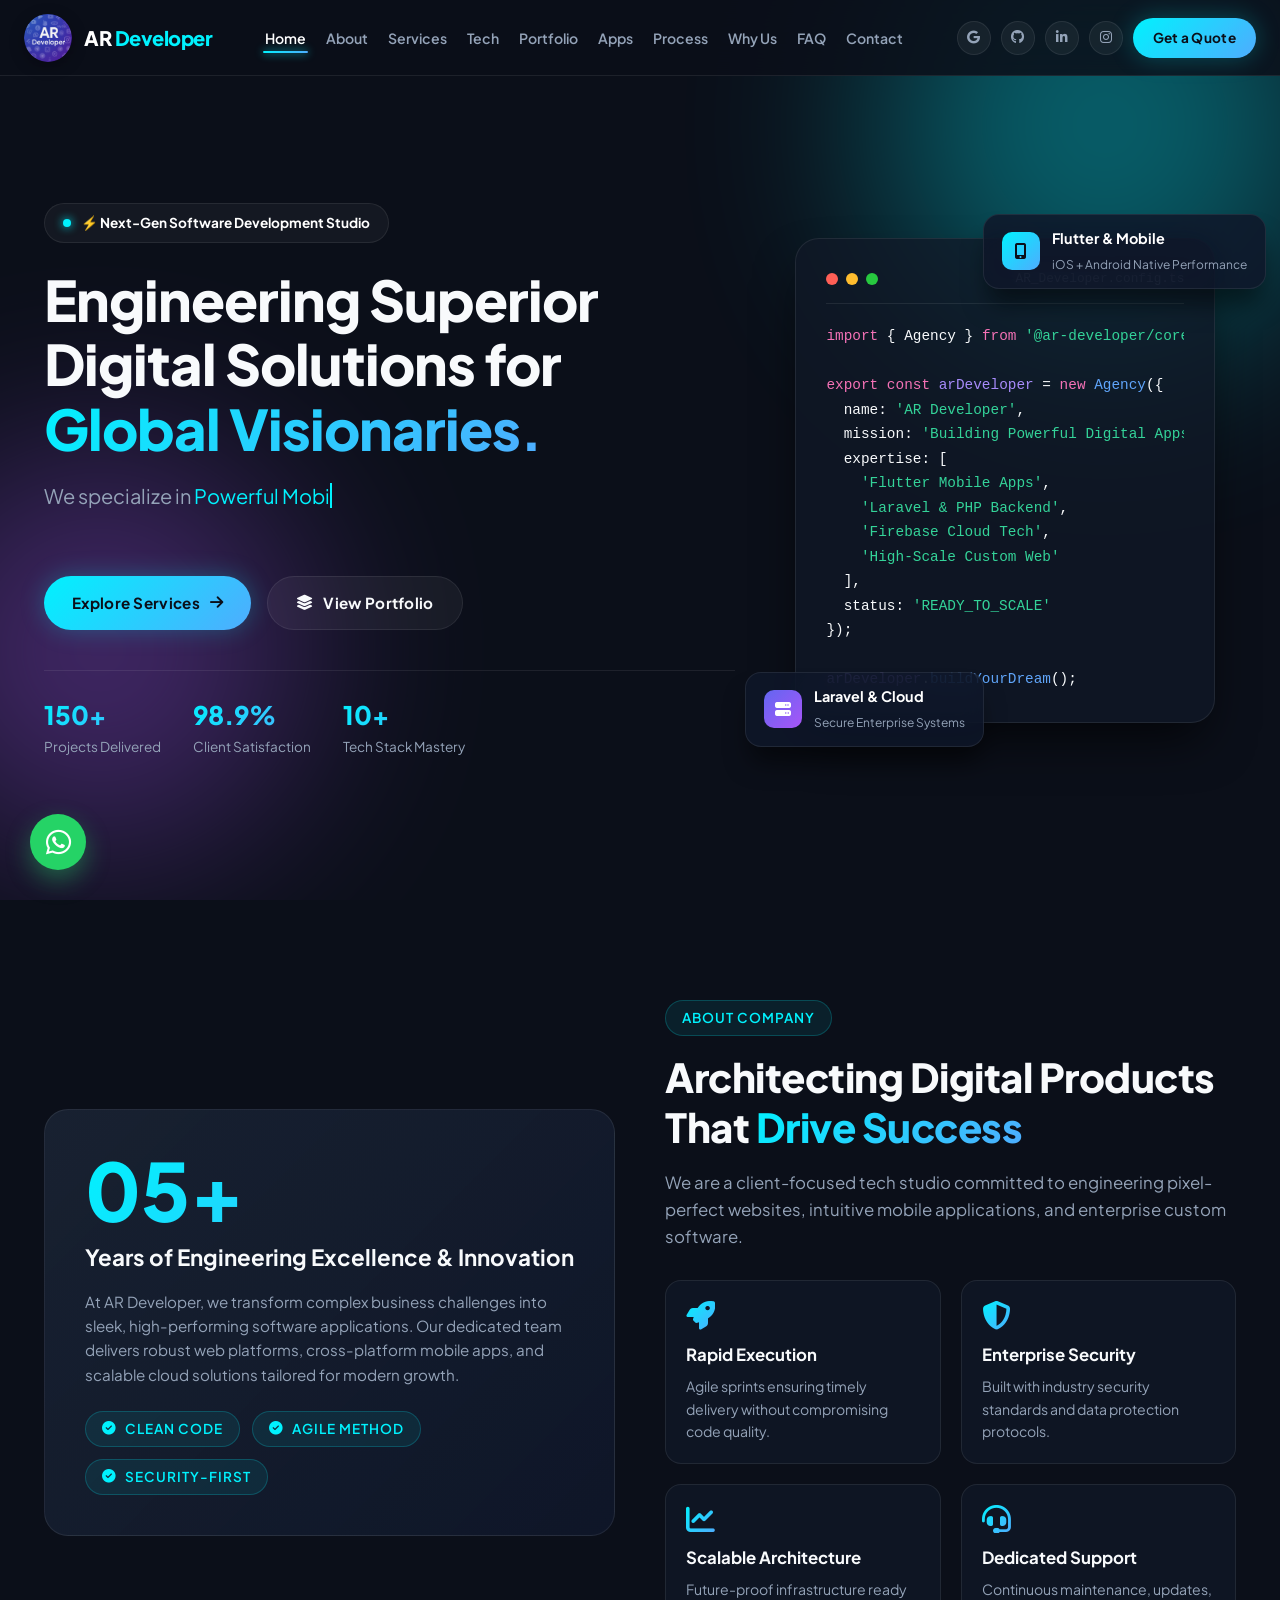
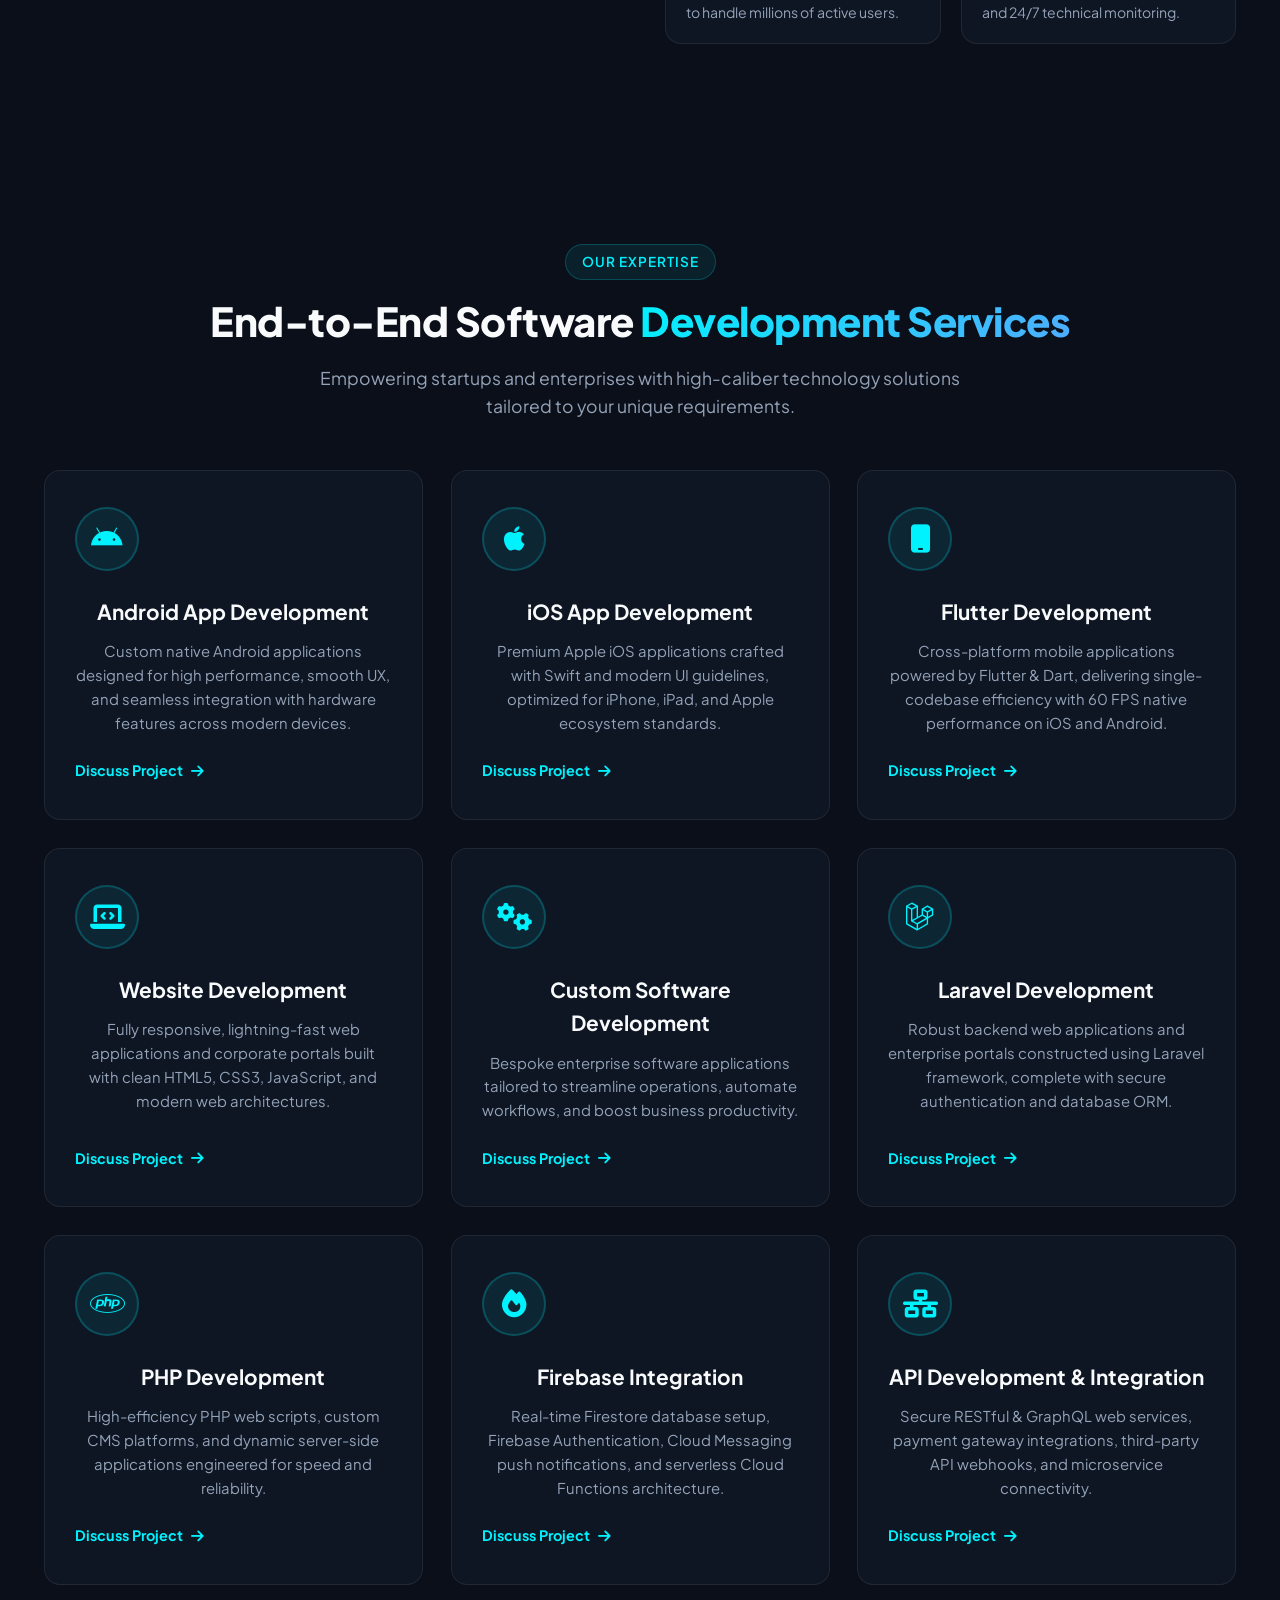
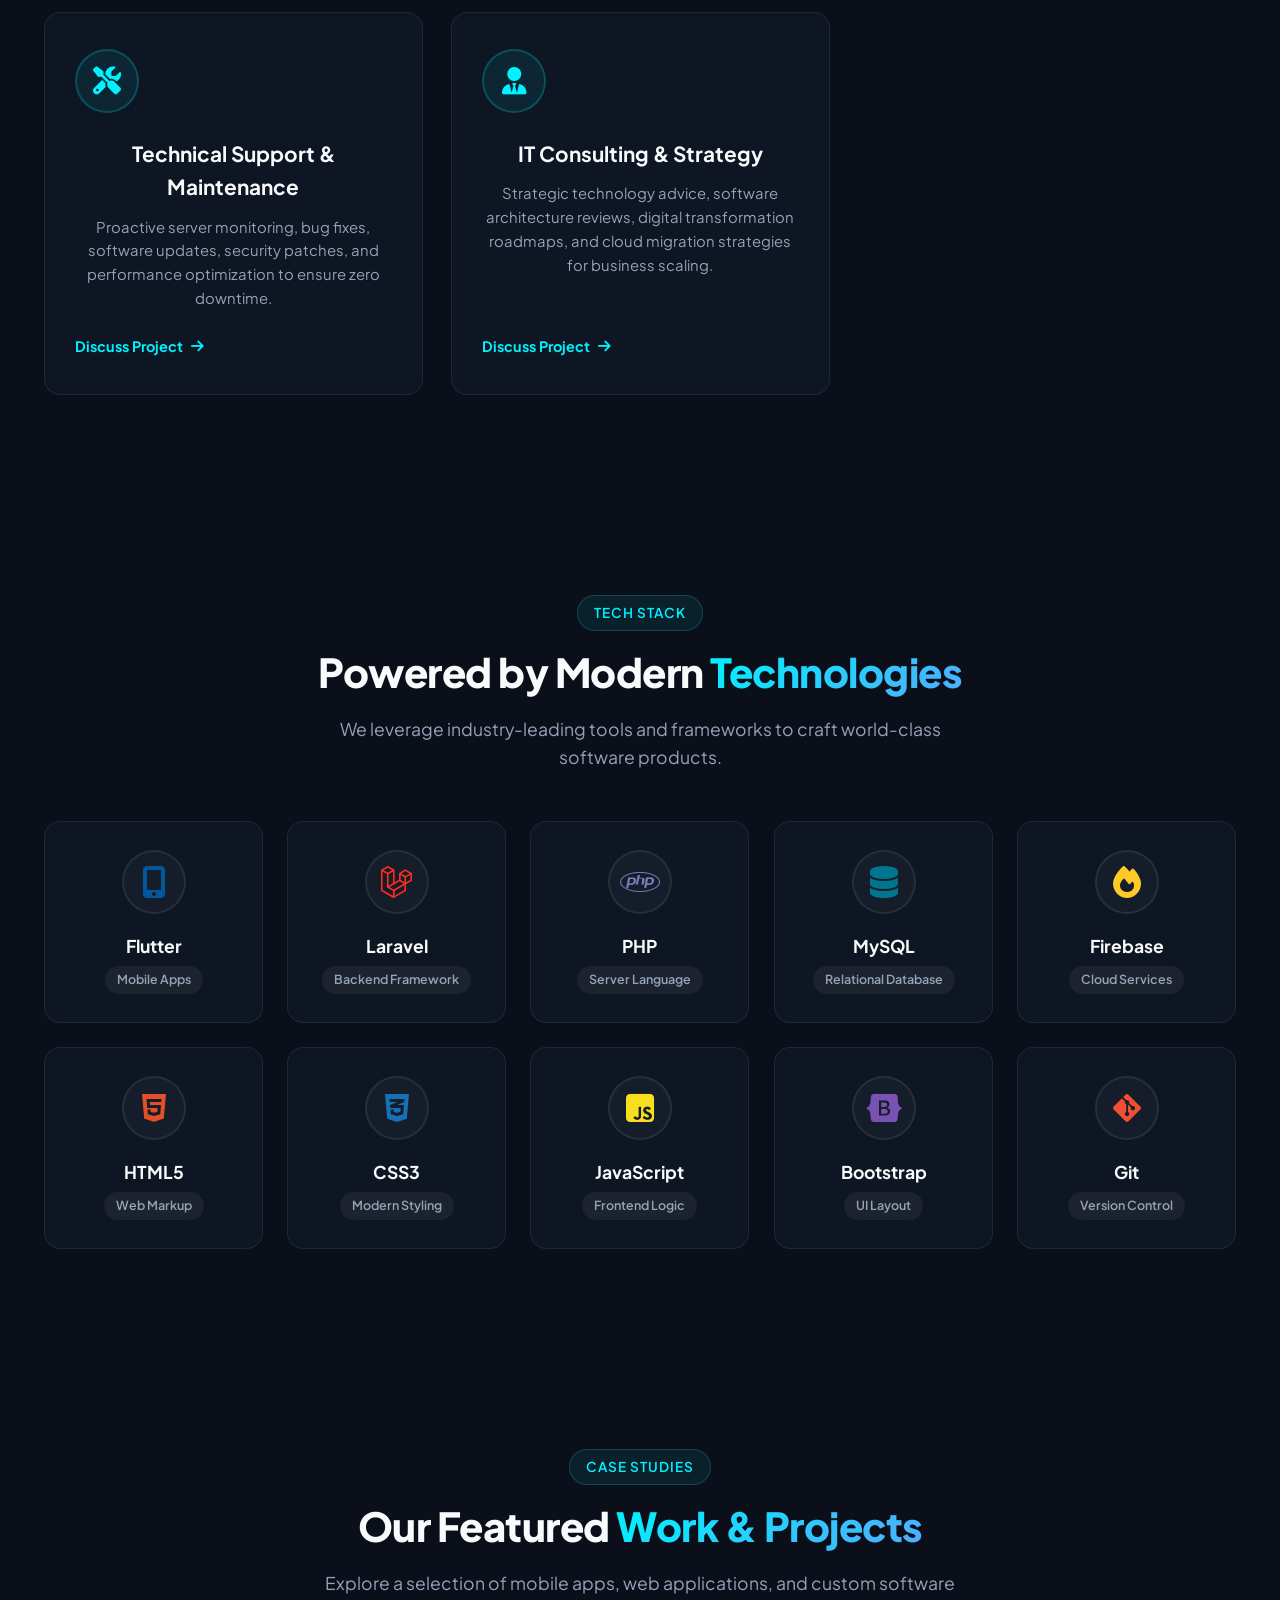
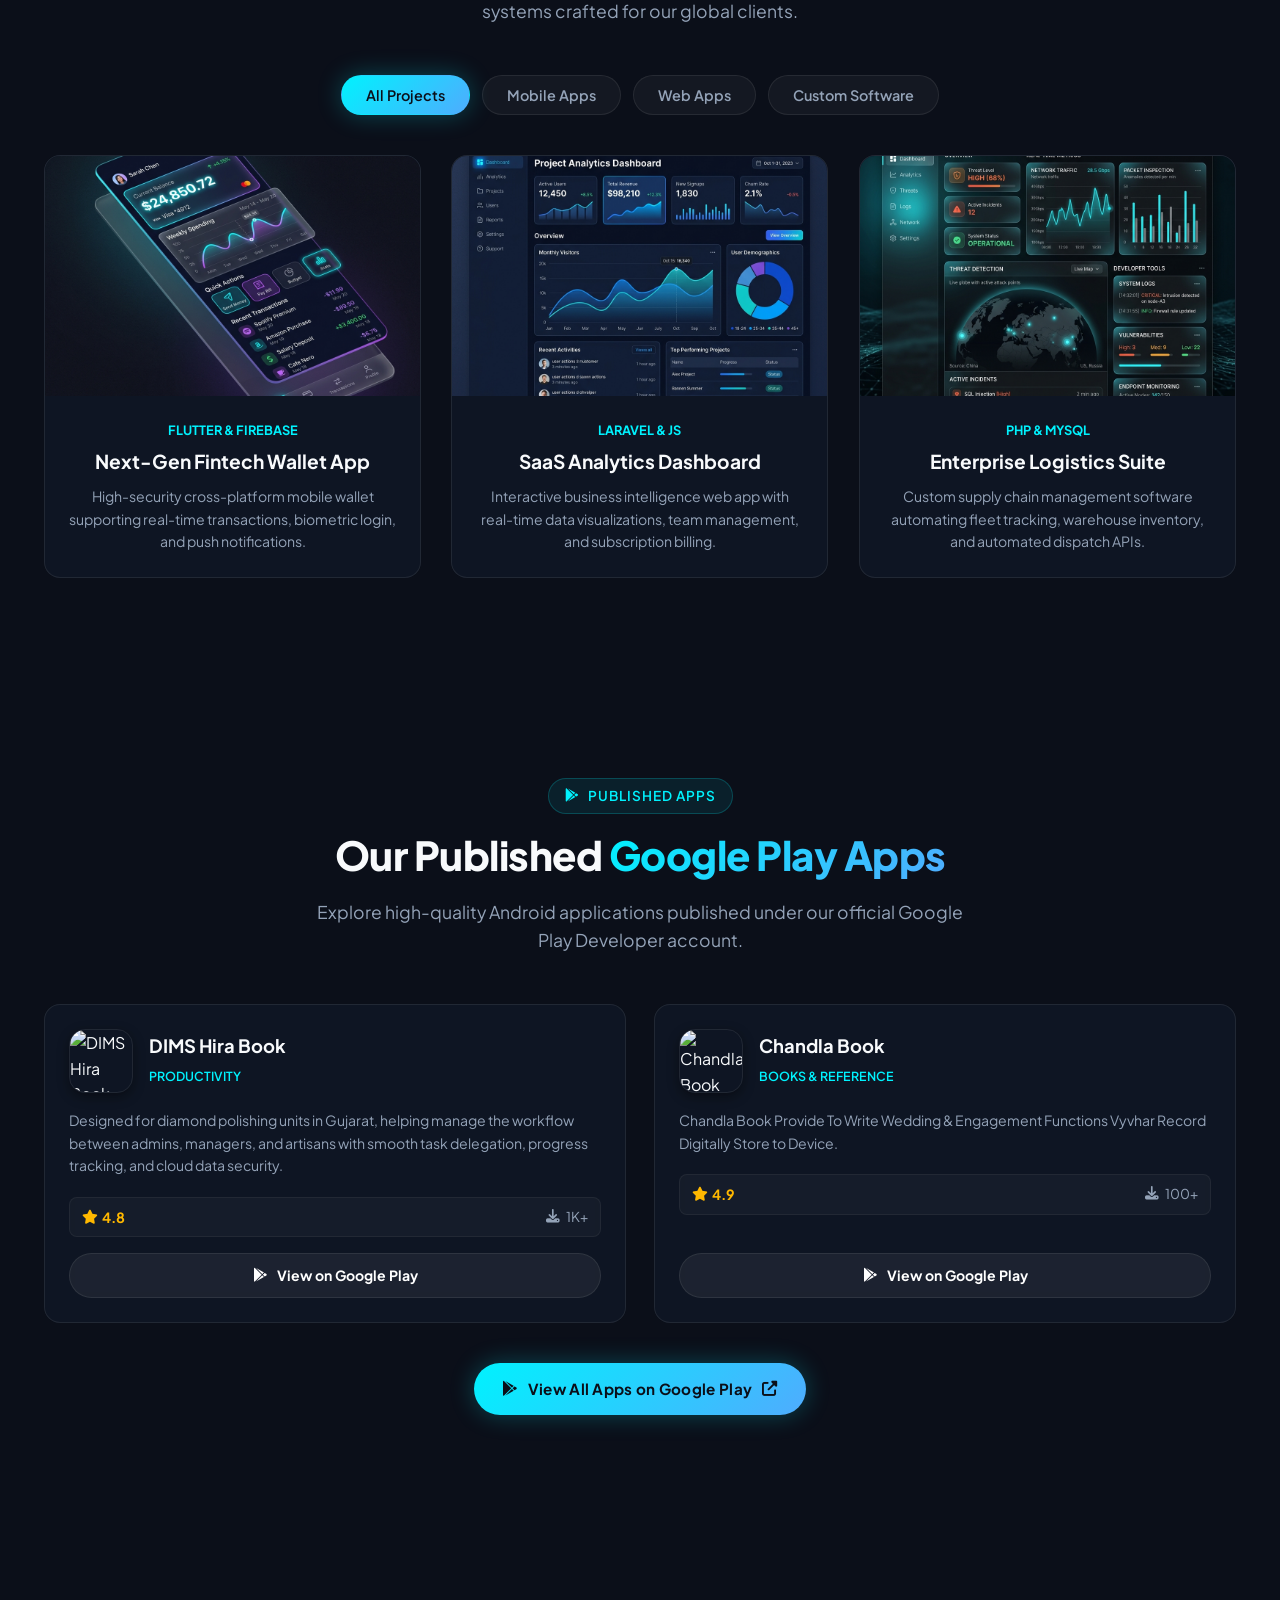
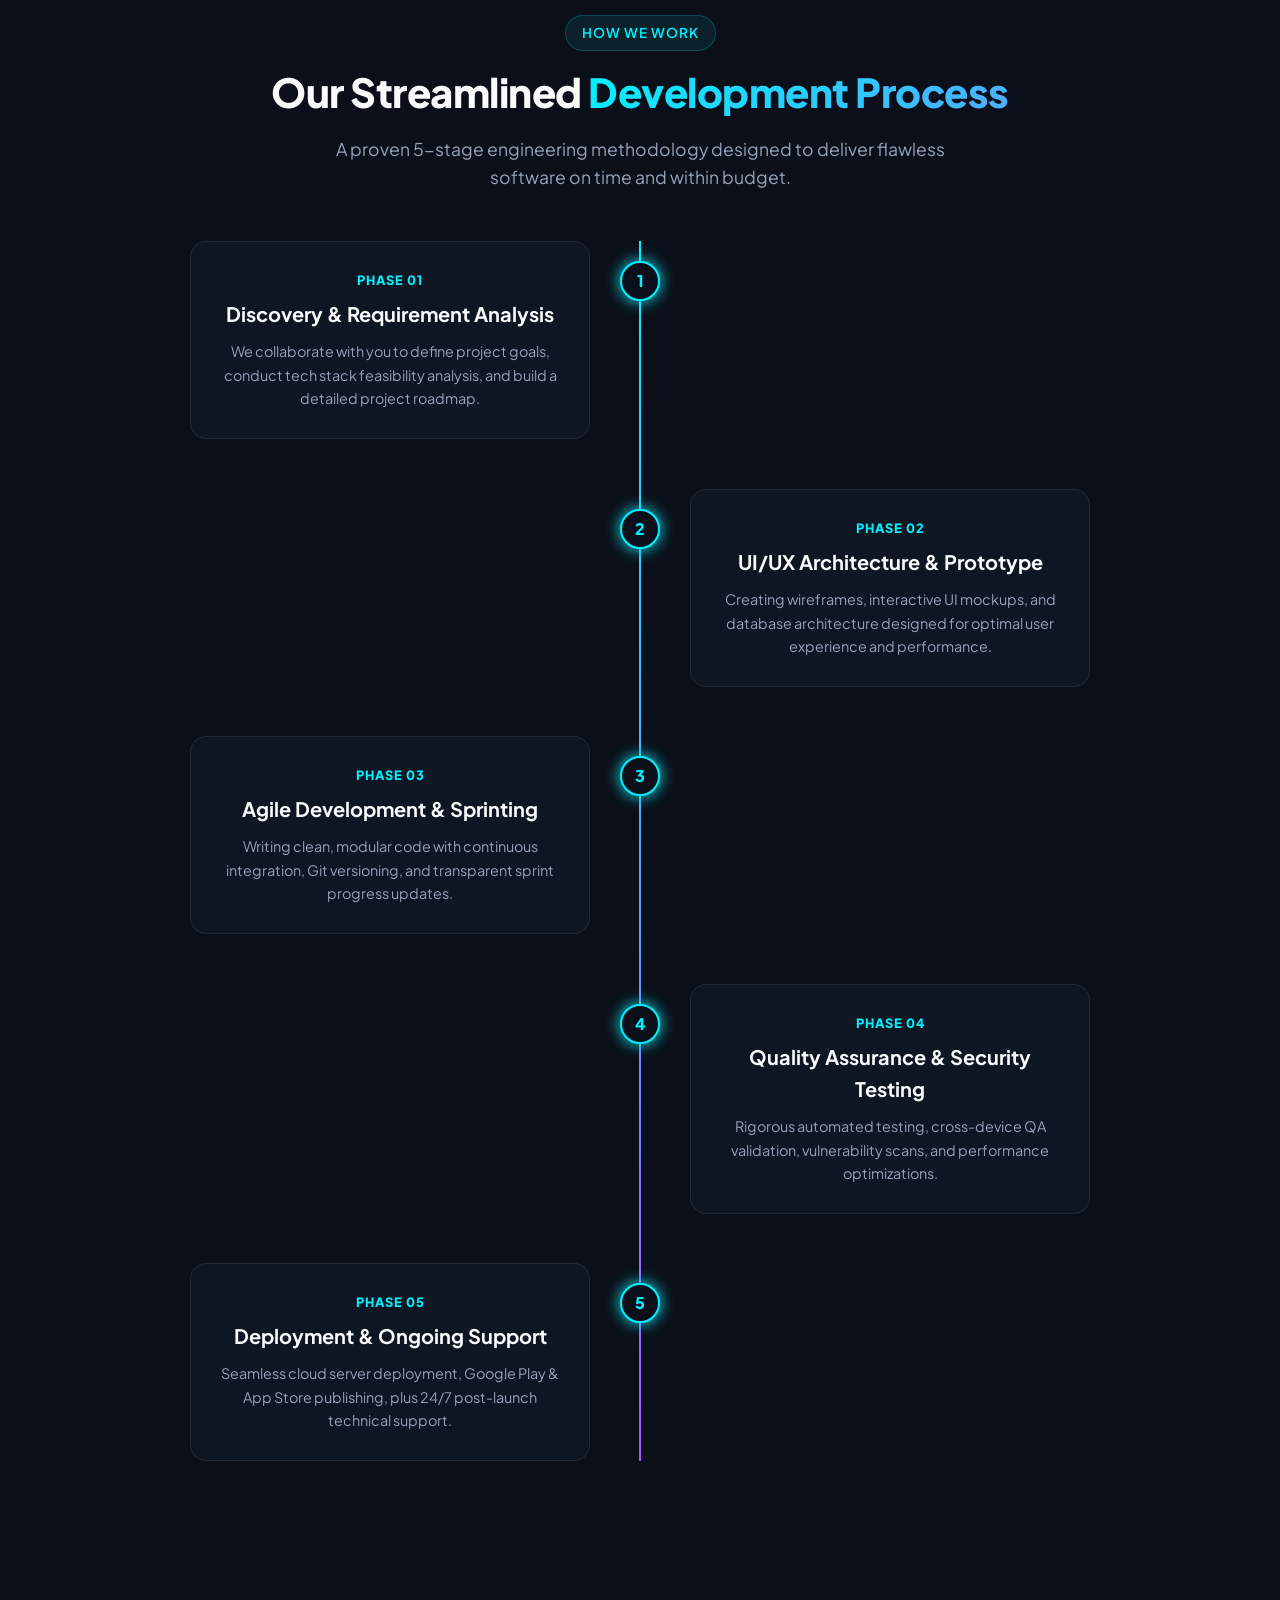
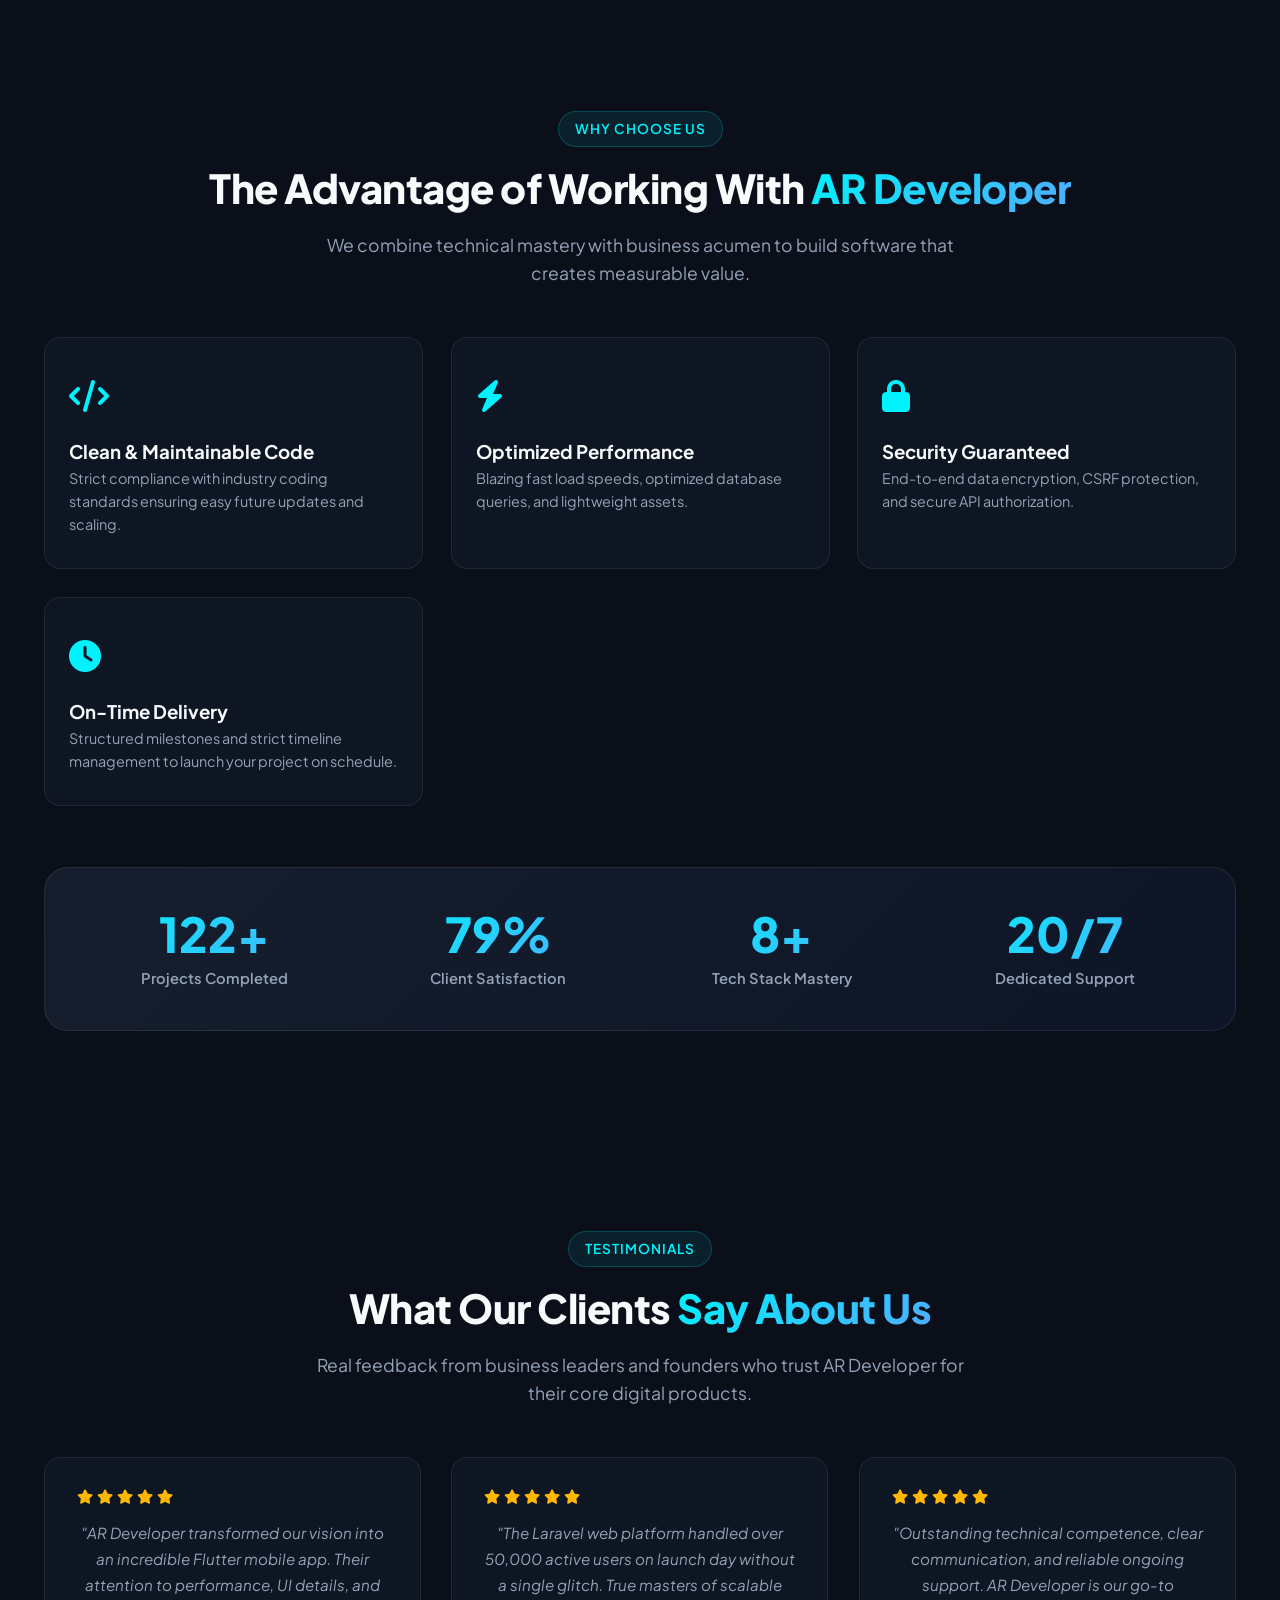
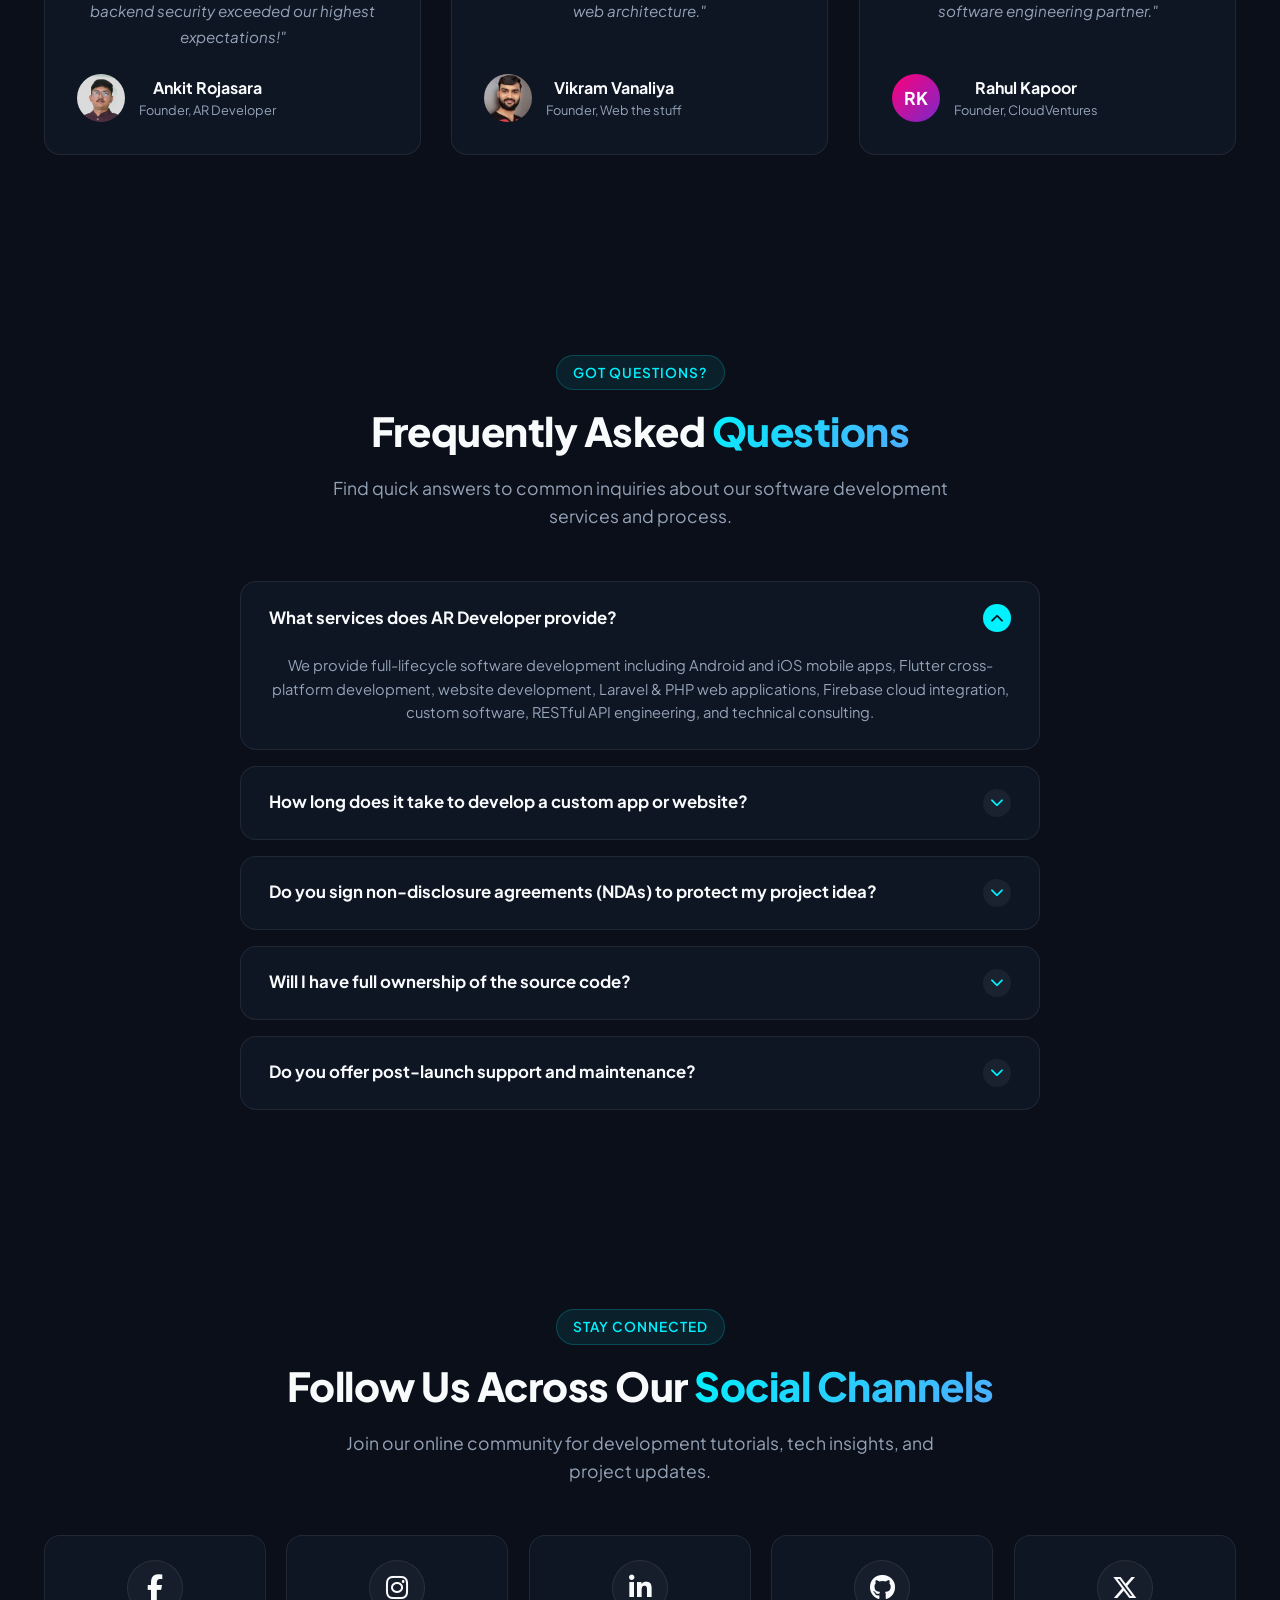
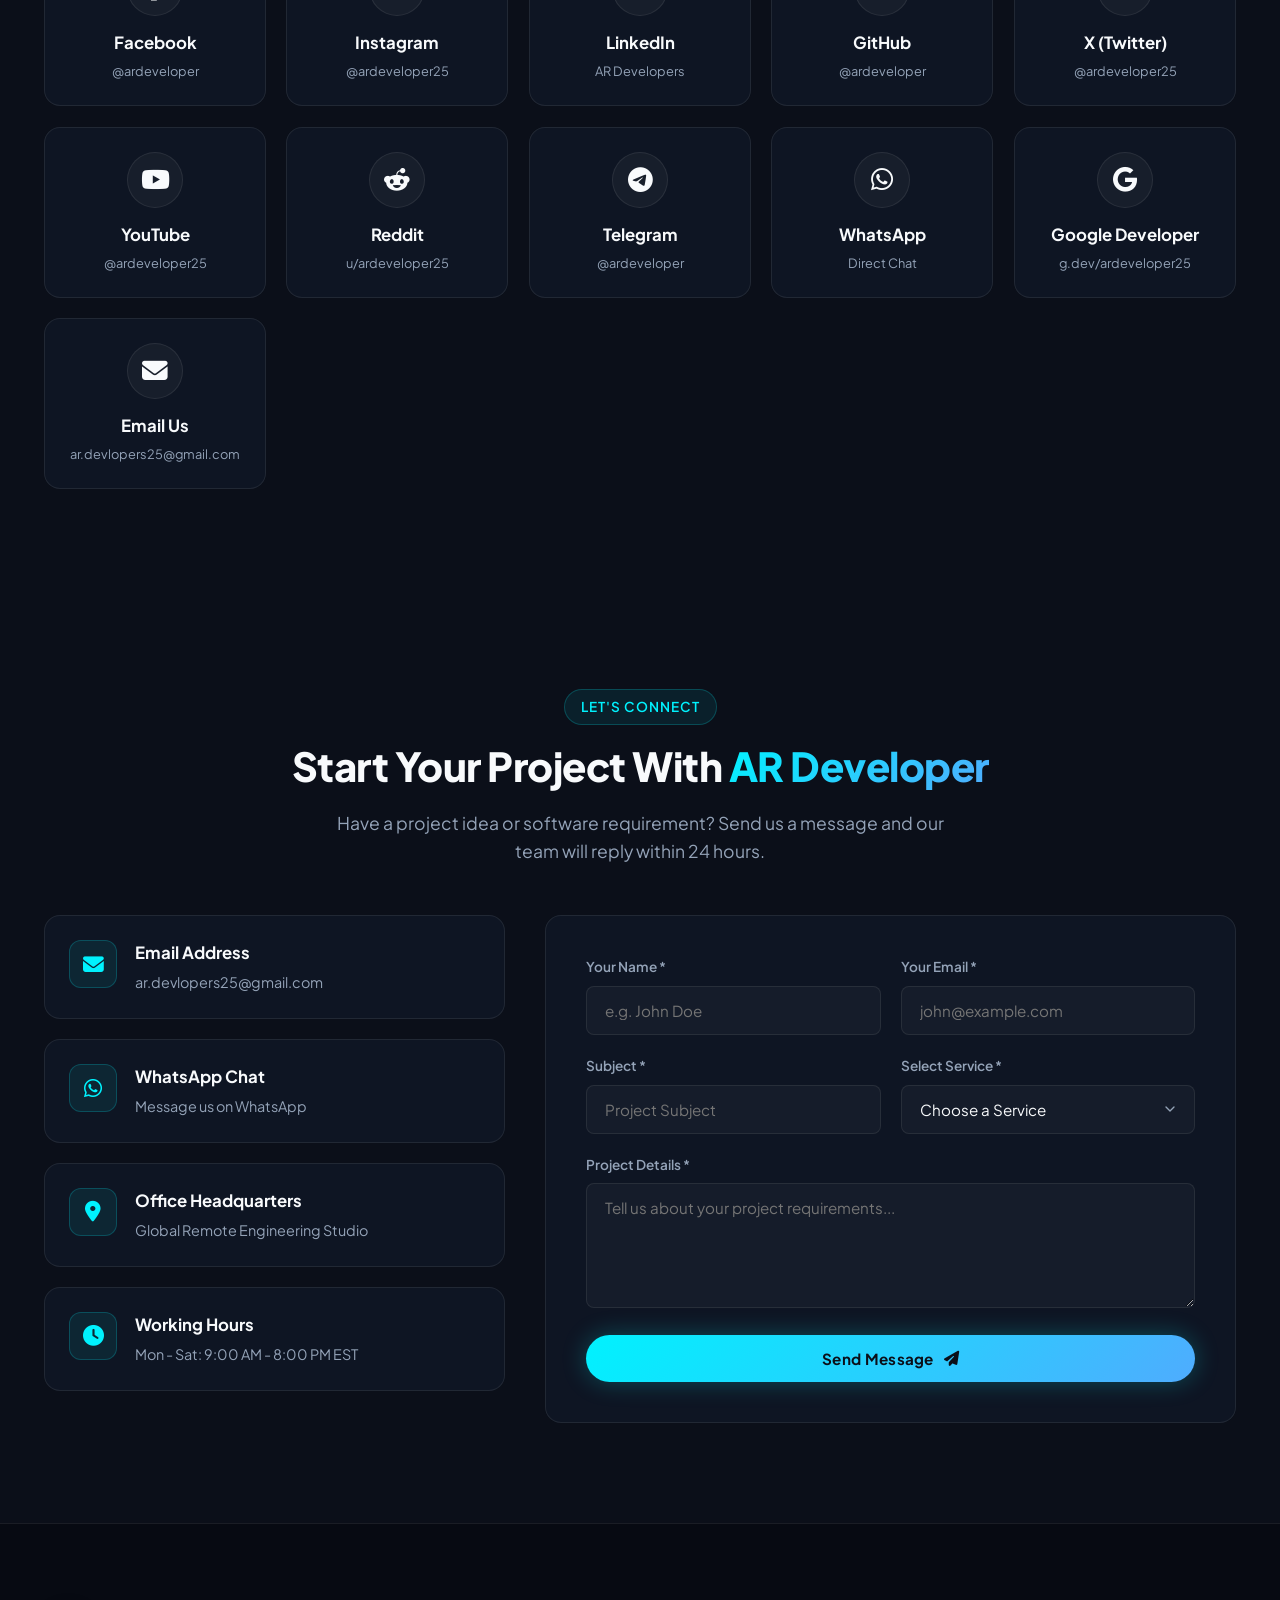
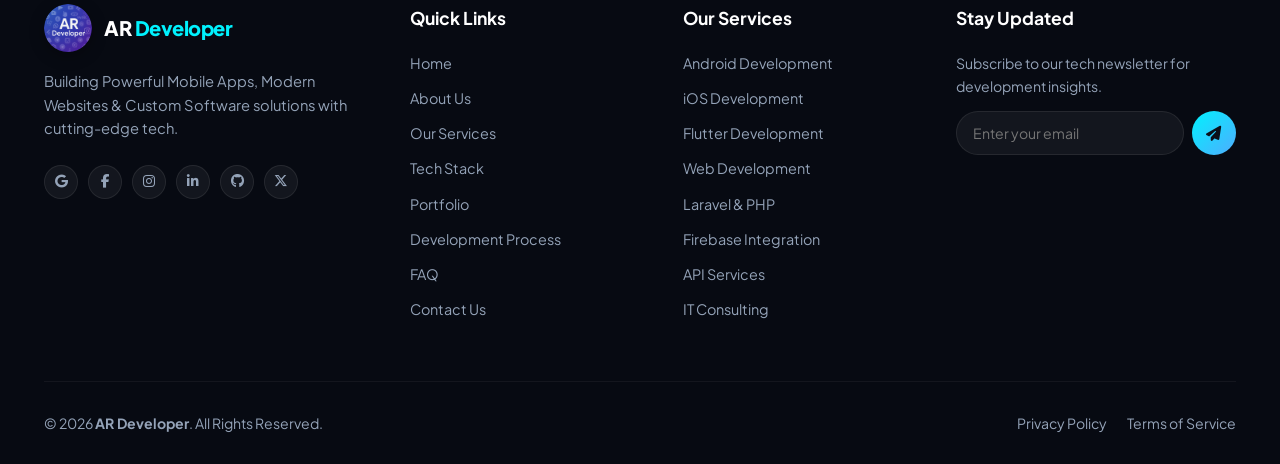
==== commit fcbc194f: "Some Fechure make Workabale" ====
--- a/index.html
+++ b/index.html
@@ -1,16 +1,20 @@
 <!DOCTYPE html>
 <html lang="en">
+
 <head>
   <meta charset="UTF-8">
   <meta name="viewport" content="width=device-width, initial-scale=1.0">
   <title>AR Developer | Mobile Apps, Websites & Custom Software</title>
-  <meta name="description" content="AR Developer - Building Powerful Mobile Apps, Modern Websites & Custom Software. Full-stack development agency specializing in Flutter, Laravel, PHP, Firebase, and Cloud Architecture.">
-  <meta name="keywords" content="AR Developer, Mobile App Development, Website Development, Flutter Developer, Laravel Development, Custom Software, PHP, Firebase Integration, IT Consulting">
+  <meta name="description"
+    content="AR Developer - Building Powerful Mobile Apps, Modern Websites & Custom Software. Full-stack development agency specializing in Flutter, Laravel, PHP, Firebase, and Cloud Architecture.">
+  <meta name="keywords"
+    content="AR Developer, Mobile App Development, Website Development, Flutter Developer, Laravel Development, Custom Software, PHP, Firebase Integration, IT Consulting">
   <meta name="author" content="AR Developer">
 
   <!-- OpenGraph / Social Meta -->
   <meta property="og:title" content="AR Developer | Mobile Apps, Websites & Custom Software">
-  <meta property="og:description" content="Building Powerful Mobile Apps, Modern Websites & Custom Software with cutting-edge technologies.">
+  <meta property="og:description"
+    content="Building Powerful Mobile Apps, Modern Websites & Custom Software with cutting-edge technologies.">
   <meta property="og:image" content="assets/image/logo.png">
   <meta property="og:type" content="website">
 
@@ -20,7 +24,9 @@
   <!-- Google Fonts: Plus Jakarta Sans & Inter -->
   <link rel="preconnect" href="https://fonts.googleapis.com">
   <link rel="preconnect" href="https://fonts.gstatic.com" crossorigin>
-  <link href="https://fonts.googleapis.com/css2?family=Inter:wght@300;400;500;600;700;800&family=Plus+Jakarta+Sans:wght@400;500;600;700;800&display=swap" rel="stylesheet">
+  <link
+    href="https://fonts.googleapis.com/css2?family=Inter:wght@300;400;500;600;700;800&family=Plus+Jakarta+Sans:wght@400;500;600;700;800&display=swap"
+    rel="stylesheet">
 
   <!-- Font Awesome 6 Icons -->
   <link rel="stylesheet" href="https://cdnjs.cloudflare.com/ajax/libs/font-awesome/6.5.1/css/all.min.css">
@@ -28,6 +34,7 @@
   <!-- Custom Stylesheet -->
   <link rel="stylesheet" href="assets/css/style.css">
 </head>
+
 <body>
 
   <!-- ==========================================================================
@@ -75,10 +82,14 @@
 
       <!-- Desktop Social Icons & CTA -->
       <div class="nav-socials">
-        <a href="https://g.dev/ardeveloper25" target="_blank" rel="noopener noreferrer" class="nav-social-icon" title="Google Developer Profile" aria-label="Google Developer Profile"><i class="fab fa-google"></i></a>
-        <a href="https://github.com/ardeveloper" target="_blank" rel="noopener noreferrer" class="nav-social-icon" title="GitHub" aria-label="GitHub"><i class="fab fa-github"></i></a>
-        <a href="https://www.linkedin.com/in/ar-devlopers-845097423" target="_blank" rel="noopener noreferrer" class="nav-social-icon" title="LinkedIn" aria-label="LinkedIn"><i class="fab fa-linkedin-in"></i></a>
-        <a href="https://instagram.com/ardeveloper25" target="_blank" rel="noopener noreferrer" class="nav-social-icon" title="Instagram" aria-label="Instagram"><i class="fab fa-instagram"></i></a>
+        <a href="https://g.dev/ardeveloper25" target="_blank" rel="noopener noreferrer" class="nav-social-icon"
+          title="Google Developer Profile" aria-label="Google Developer Profile"><i class="fab fa-google"></i></a>
+        <a href="https://github.com/ardeveloper" target="_blank" rel="noopener noreferrer" class="nav-social-icon"
+          title="GitHub" aria-label="GitHub"><i class="fab fa-github"></i></a>
+        <a href="https://www.linkedin.com/in/ar-devlopers-845097423" target="_blank" rel="noopener noreferrer"
+          class="nav-social-icon" title="LinkedIn" aria-label="LinkedIn"><i class="fab fa-linkedin-in"></i></a>
+        <a href="https://instagram.com/ardeveloper25" target="_blank" rel="noopener noreferrer" class="nav-social-icon"
+          title="Instagram" aria-label="Instagram"><i class="fab fa-instagram"></i></a>
         <a href="#contact" class="btn btn-primary nav-cta">Get a Quote</a>
       </div>
 
@@ -117,14 +128,22 @@
     <div>
       <a href="#contact" class="btn btn-primary" style="width: 100%; margin-bottom: 20px;">Request Consultation</a>
       <div class="mobile-drawer-socials">
-        <a href="https://g.dev/ardeveloper25" target="_blank" rel="noopener noreferrer" class="nav-social-icon" title="Google Developer"><i class="fab fa-google"></i></a>
-        <a href="https://facebook.com/(i can put after)" target="_blank" rel="noopener noreferrer" class="nav-social-icon"><i class="fab fa-facebook-f"></i></a>
-        <a href="https://instagram.com/ardeveloper25" target="_blank" rel="noopener noreferrer" class="nav-social-icon"><i class="fab fa-instagram"></i></a>
-        <a href="https://www.linkedin.com/in/ar-devlopers-845097423" target="_blank" rel="noopener noreferrer" class="nav-social-icon"><i class="fab fa-linkedin-in"></i></a>
-        <a href="https://github.com/ardeveloper" target="_blank" rel="noopener noreferrer" class="nav-social-icon"><i class="fab fa-github"></i></a>
-        <a href="https://x.com/ardeveloper25" target="_blank" rel="noopener noreferrer" class="nav-social-icon"><i class="fab fa-x-twitter"></i></a>
-        <a href="https://youtube.com/@ardeveloper25" target="_blank" rel="noopener noreferrer" class="nav-social-icon"><i class="fab fa-youtube"></i></a>
-        <a href="https://t.me/(i can put after)" target="_blank" rel="noopener noreferrer" class="nav-social-icon"><i class="fab fa-telegram-plane"></i></a>
+        <a href="https://g.dev/ardeveloper25" target="_blank" rel="noopener noreferrer" class="nav-social-icon"
+          title="Google Developer"><i class="fab fa-google"></i></a>
+        <a href="https://facebook.com/(i can put after)" target="_blank" rel="noopener noreferrer"
+          class="nav-social-icon"><i class="fab fa-facebook-f"></i></a>
+        <a href="https://instagram.com/ardeveloper25" target="_blank" rel="noopener noreferrer"
+          class="nav-social-icon"><i class="fab fa-instagram"></i></a>
+        <a href="https://www.linkedin.com/in/ar-devlopers-845097423" target="_blank" rel="noopener noreferrer"
+          class="nav-social-icon"><i class="fab fa-linkedin-in"></i></a>
+        <a href="https://github.com/ardeveloper" target="_blank" rel="noopener noreferrer" class="nav-social-icon"><i
+            class="fab fa-github"></i></a>
+        <a href="https://x.com/ardeveloper25" target="_blank" rel="noopener noreferrer" class="nav-social-icon"><i
+            class="fab fa-x-twitter"></i></a>
+        <a href="https://youtube.com/@ardeveloper25" target="_blank" rel="noopener noreferrer"
+          class="nav-social-icon"><i class="fab fa-youtube"></i></a>
+        <a href="https://t.me/(i can put after)" target="_blank" rel="noopener noreferrer" class="nav-social-icon"><i
+            class="fab fa-telegram-plane"></i></a>
       </div>
     </div>
   </aside>
@@ -217,7 +236,8 @@
         </div>
 
         <div class="floating-badge badge-bottom-left">
-          <div class="badge-icon" style="background: var(--grad-accent); color: #fff;"><i class="fas fa-server"></i></div>
+          <div class="badge-icon" style="background: var(--grad-accent); color: #fff;"><i class="fas fa-server"></i>
+          </div>
           <div class="badge-text">
             <strong>Laravel & Cloud</strong>
             <span>Secure Enterprise Systems</span>
@@ -239,7 +259,9 @@
             <div class="exp-number">05+</div>
             <div class="exp-title">Years of Engineering Excellence & Innovation</div>
             <p style="color: var(--text-muted); font-size: 0.95rem; margin-bottom: 24px;">
-              At AR Developer, we transform complex business challenges into sleek, high-performing software applications. Our dedicated team delivers robust web platforms, cross-platform mobile apps, and scalable cloud solutions tailored for modern growth.
+              At AR Developer, we transform complex business challenges into sleek, high-performing software
+              applications. Our dedicated team delivers robust web platforms, cross-platform mobile apps, and scalable
+              cloud solutions tailored for modern growth.
             </p>
             <div style="display: flex; gap: 12px; flex-wrap: wrap;">
               <span class="section-tag" style="margin: 0;"><i class="fas fa-check-circle"></i> Clean Code</span>
@@ -254,7 +276,8 @@
           <div class="section-tag">About Company</div>
           <h2 class="section-title">Architecting Digital Products That <span>Drive Success</span></h2>
           <p style="color: var(--text-muted); margin-bottom: 24px; font-size: 1.05rem;">
-            We are a client-focused tech studio committed to engineering pixel-perfect websites, intuitive mobile applications, and enterprise custom software.
+            We are a client-focused tech studio committed to engineering pixel-perfect websites, intuitive mobile
+            applications, and enterprise custom software.
           </p>
 
           <div class="about-features-grid">
@@ -291,7 +314,8 @@
     <div class="container text-center">
       <div class="section-tag">Our Expertise</div>
       <h2 class="section-title">End-to-End Software <span>Development Services</span></h2>
-      <p class="section-subtitle">Empowering startups and enterprises with high-caliber technology solutions tailored to your unique requirements.</p>
+      <p class="section-subtitle">Empowering startups and enterprises with high-caliber technology solutions tailored to
+        your unique requirements.</p>
 
       <div class="services-grid">
         <!-- 1. Android App Development -->
@@ -299,7 +323,8 @@
           <div>
             <div class="service-icon-wrapper"><i class="fab fa-android"></i></div>
             <h3>Android App Development</h3>
-            <p>Custom native Android applications designed for high performance, smooth UX, and seamless integration with hardware features across modern devices.</p>
+            <p>Custom native Android applications designed for high performance, smooth UX, and seamless integration
+              with hardware features across modern devices.</p>
           </div>
           <a href="#contact" class="service-link"><span>Discuss Project</span> <i class="fas fa-arrow-right"></i></a>
         </div>
@@ -309,7 +334,8 @@
           <div>
             <div class="service-icon-wrapper"><i class="fab fa-apple"></i></div>
             <h3>iOS App Development</h3>
-            <p>Premium Apple iOS applications crafted with Swift and modern UI guidelines, optimized for iPhone, iPad, and Apple ecosystem standards.</p>
+            <p>Premium Apple iOS applications crafted with Swift and modern UI guidelines, optimized for iPhone, iPad,
+              and Apple ecosystem standards.</p>
           </div>
           <a href="#contact" class="service-link"><span>Discuss Project</span> <i class="fas fa-arrow-right"></i></a>
         </div>
@@ -319,7 +345,8 @@
           <div>
             <div class="service-icon-wrapper"><i class="fas fa-mobile"></i></div>
             <h3>Flutter Development</h3>
-            <p>Cross-platform mobile applications powered by Flutter & Dart, delivering single-codebase efficiency with 60 FPS native performance on iOS and Android.</p>
+            <p>Cross-platform mobile applications powered by Flutter & Dart, delivering single-codebase efficiency with
+              60 FPS native performance on iOS and Android.</p>
           </div>
           <a href="#contact" class="service-link"><span>Discuss Project</span> <i class="fas fa-arrow-right"></i></a>
         </div>
@@ -329,7 +356,8 @@
           <div>
             <div class="service-icon-wrapper"><i class="fas fa-laptop-code"></i></div>
             <h3>Website Development</h3>
-            <p>Fully responsive, lightning-fast web applications and corporate portals built with clean HTML5, CSS3, JavaScript, and modern web architectures.</p>
+            <p>Fully responsive, lightning-fast web applications and corporate portals built with clean HTML5, CSS3,
+              JavaScript, and modern web architectures.</p>
           </div>
           <a href="#contact" class="service-link"><span>Discuss Project</span> <i class="fas fa-arrow-right"></i></a>
         </div>
@@ -339,7 +367,8 @@
           <div>
             <div class="service-icon-wrapper"><i class="fas fa-cogs"></i></div>
             <h3>Custom Software Development</h3>
-            <p>Bespoke enterprise software applications tailored to streamline operations, automate workflows, and boost business productivity.</p>
+            <p>Bespoke enterprise software applications tailored to streamline operations, automate workflows, and boost
+              business productivity.</p>
           </div>
           <a href="#contact" class="service-link"><span>Discuss Project</span> <i class="fas fa-arrow-right"></i></a>
         </div>
@@ -349,7 +378,8 @@
           <div>
             <div class="service-icon-wrapper"><i class="fab fa-laravel"></i></div>
             <h3>Laravel Development</h3>
-            <p>Robust backend web applications and enterprise portals constructed using Laravel framework, complete with secure authentication and database ORM.</p>
+            <p>Robust backend web applications and enterprise portals constructed using Laravel framework, complete with
+              secure authentication and database ORM.</p>
           </div>
           <a href="#contact" class="service-link"><span>Discuss Project</span> <i class="fas fa-arrow-right"></i></a>
         </div>
@@ -359,7 +389,8 @@
           <div>
             <div class="service-icon-wrapper"><i class="fab fa-php"></i></div>
             <h3>PHP Development</h3>
-            <p>High-efficiency PHP web scripts, custom CMS platforms, and dynamic server-side applications engineered for speed and reliability.</p>
+            <p>High-efficiency PHP web scripts, custom CMS platforms, and dynamic server-side applications engineered
+              for speed and reliability.</p>
           </div>
           <a href="#contact" class="service-link"><span>Discuss Project</span> <i class="fas fa-arrow-right"></i></a>
         </div>
@@ -369,7 +400,8 @@
           <div>
             <div class="service-icon-wrapper"><i class="fas fa-fire"></i></div>
             <h3>Firebase Integration</h3>
-            <p>Real-time Firestore database setup, Firebase Authentication, Cloud Messaging push notifications, and serverless Cloud Functions architecture.</p>
+            <p>Real-time Firestore database setup, Firebase Authentication, Cloud Messaging push notifications, and
+              serverless Cloud Functions architecture.</p>
           </div>
           <a href="#contact" class="service-link"><span>Discuss Project</span> <i class="fas fa-arrow-right"></i></a>
         </div>
@@ -379,7 +411,8 @@
           <div>
             <div class="service-icon-wrapper"><i class="fas fa-network-wired"></i></div>
             <h3>API Development & Integration</h3>
-            <p>Secure RESTful & GraphQL web services, payment gateway integrations, third-party API webhooks, and microservice connectivity.</p>
+            <p>Secure RESTful & GraphQL web services, payment gateway integrations, third-party API webhooks, and
+              microservice connectivity.</p>
           </div>
           <a href="#contact" class="service-link"><span>Discuss Project</span> <i class="fas fa-arrow-right"></i></a>
         </div>
@@ -389,7 +422,8 @@
           <div>
             <div class="service-icon-wrapper"><i class="fas fa-tools"></i></div>
             <h3>Technical Support & Maintenance</h3>
-            <p>Proactive server monitoring, bug fixes, software updates, security patches, and performance optimization to ensure zero downtime.</p>
+            <p>Proactive server monitoring, bug fixes, software updates, security patches, and performance optimization
+              to ensure zero downtime.</p>
           </div>
           <a href="#contact" class="service-link"><span>Discuss Project</span> <i class="fas fa-arrow-right"></i></a>
         </div>
@@ -399,7 +433,8 @@
           <div>
             <div class="service-icon-wrapper"><i class="fas fa-user-tie"></i></div>
             <h3>IT Consulting & Strategy</h3>
-            <p>Strategic technology advice, software architecture reviews, digital transformation roadmaps, and cloud migration strategies for business scaling.</p>
+            <p>Strategic technology advice, software architecture reviews, digital transformation roadmaps, and cloud
+              migration strategies for business scaling.</p>
           </div>
           <a href="#contact" class="service-link"><span>Discuss Project</span> <i class="fas fa-arrow-right"></i></a>
         </div>
@@ -414,7 +449,8 @@
     <div class="container text-center">
       <div class="section-tag">Tech Stack</div>
       <h2 class="section-title">Powered by Modern <span>Technologies</span></h2>
-      <p class="section-subtitle">We leverage industry-leading tools and frameworks to craft world-class software products.</p>
+      <p class="section-subtitle">We leverage industry-leading tools and frameworks to craft world-class software
+        products.</p>
 
       <div class="tech-grid">
         <!-- Flutter -->
@@ -497,7 +533,8 @@
     <div class="container text-center">
       <div class="section-tag">Case Studies</div>
       <h2 class="section-title">Our Featured <span>Work & Projects</span></h2>
-      <p class="section-subtitle">Explore a selection of mobile apps, web applications, and custom software systems crafted for our global clients.</p>
+      <p class="section-subtitle">Explore a selection of mobile apps, web applications, and custom software systems
+        crafted for our global clients.</p>
 
       <!-- Portfolio Category Filter Buttons -->
       <div class="portfolio-filters" data-aos="fade-up">
@@ -520,7 +557,8 @@
           <div class="portfolio-content text-left">
             <span class="portfolio-tag">Flutter & Firebase</span>
             <h3 class="portfolio-title">Next-Gen Fintech Wallet App</h3>
-            <p class="portfolio-desc">High-security cross-platform mobile wallet supporting real-time transactions, biometric login, and push notifications.</p>
+            <p class="portfolio-desc">High-security cross-platform mobile wallet supporting real-time transactions,
+              biometric login, and push notifications.</p>
           </div>
         </div>
 
@@ -535,7 +573,8 @@
           <div class="portfolio-content text-left">
             <span class="portfolio-tag">Laravel & JS</span>
             <h3 class="portfolio-title">SaaS Analytics Dashboard</h3>
-            <p class="portfolio-desc">Interactive business intelligence web app with real-time data visualizations, team management, and subscription billing.</p>
+            <p class="portfolio-desc">Interactive business intelligence web app with real-time data visualizations, team
+              management, and subscription billing.</p>
           </div>
         </div>
 
@@ -550,7 +589,8 @@
           <div class="portfolio-content text-left">
             <span class="portfolio-tag">PHP & MySQL</span>
             <h3 class="portfolio-title">Enterprise Logistics Suite</h3>
-            <p class="portfolio-desc">Custom supply chain management software automating fleet tracking, warehouse inventory, and automated dispatch APIs.</p>
+            <p class="portfolio-desc">Custom supply chain management software automating fleet tracking, warehouse
+              inventory, and automated dispatch APIs.</p>
           </div>
         </div>
       </div>
@@ -564,26 +604,32 @@
     <div class="container text-center">
       <div class="section-tag"><i class="fab fa-google-play"></i> Published Apps</div>
       <h2 class="section-title">Our Published <span>Google Play Apps</span></h2>
-      <p class="section-subtitle">Explore high-quality Android applications published under our official Google Play Developer account.</p>
+      <p class="section-subtitle">Explore high-quality Android applications published under our official Google Play
+        Developer account.</p>
 
       <div class="apps-grid" id="appsGrid">
         <!-- Fallback HTML Cards (dynamically loaded from apps.json) -->
         <div class="glass-card app-card" data-aos="fade-up" data-aos-delay="100">
           <div>
             <div class="app-card-header">
-              <img src="https://play-lh.googleusercontent.com/RQ090QGfWVVfkOHfPNVN_n3DrhuNbITecM68mDCbN2AOtb2vnaawf83_ou7hEaG7FXEMWKEmTOhN3HjOQCVps4Y=w480-h960-rw" alt="DIMS Hira Book Icon" class="app-icon" loading="lazy">
+              <img
+                src="https://play-lh.googleusercontent.com/RQ090QGfWVVfkOHfPNVN_n3DrhuNbITecM68mDCbN2AOtb2vnaawf83_ou7hEaG7FXEMWKEmTOhN3HjOQCVps4Y=w480-h960-rw"
+                alt="DIMS Hira Book Icon" class="app-icon" loading="lazy">
               <div class="app-title-group">
                 <h3>DIMS Hira Book</h3>
                 <span class="app-category">Productivity</span>
               </div>
             </div>
-            <p class="app-desc">Designed for diamond polishing units in Gujarat, helping manage the workflow between admins, managers, and artisans with smooth task delegation, progress tracking, and cloud data security.</p>
+            <p class="app-desc">Designed for diamond polishing units in Gujarat, helping manage the workflow between
+              admins, managers, and artisans with smooth task delegation, progress tracking, and cloud data security.
+            </p>
             <div class="app-meta-row">
               <div class="app-rating"><i class="fas fa-star"></i> <span>4.8</span></div>
               <div class="app-downloads"><i class="fas fa-download"></i> <span>1K+</span></div>
             </div>
           </div>
-          <a href="https://play.google.com/store/apps/details?id=com.ar.dims" target="_blank" rel="noopener noreferrer" class="app-play-btn">
+          <a href="https://play.google.com/store/apps/details?id=com.ar.dims" target="_blank" rel="noopener noreferrer"
+            class="app-play-btn">
             <i class="fab fa-google-play"></i> <span>View on Google Play</span>
           </a>
         </div>
@@ -591,26 +637,31 @@
         <div class="glass-card app-card" data-aos="fade-up" data-aos-delay="200">
           <div>
             <div class="app-card-header">
-              <img src="https://play-lh.googleusercontent.com/UANjVScoUdPHTIs82XmgX6Va_BZ8tYauujcpAIZ4jwLcmDkSO4QfNd6ZjMm1js6M4AEPpZQboPwFmrqPLDTX-R0=w480-h960-rw" alt="Chandla Book Icon" class="app-icon" loading="lazy">
+              <img
+                src="https://play-lh.googleusercontent.com/UANjVScoUdPHTIs82XmgX6Va_BZ8tYauujcpAIZ4jwLcmDkSO4QfNd6ZjMm1js6M4AEPpZQboPwFmrqPLDTX-R0=w480-h960-rw"
+                alt="Chandla Book Icon" class="app-icon" loading="lazy">
               <div class="app-title-group">
                 <h3>Chandla Book</h3>
                 <span class="app-category">Books & Reference</span>
               </div>
             </div>
-            <p class="app-desc">Chandla Book Provide To Write Wedding & Engagement Functions Vyvhar Record Digitally Store to Device.</p>
+            <p class="app-desc">Chandla Book Provide To Write Wedding & Engagement Functions Vyvhar Record Digitally
+              Store to Device.</p>
             <div class="app-meta-row">
               <div class="app-rating"><i class="fas fa-star"></i> <span>4.9</span></div>
               <div class="app-downloads"><i class="fas fa-download"></i> <span>100+</span></div>
             </div>
           </div>
-          <a href="https://play.google.com/store/apps/details?id=com.ar.chandlabook" target="_blank" rel="noopener noreferrer" class="app-play-btn">
+          <a href="https://play.google.com/store/apps/details?id=com.ar.chandlabook" target="_blank"
+            rel="noopener noreferrer" class="app-play-btn">
             <i class="fab fa-google-play"></i> <span>View on Google Play</span>
           </a>
         </div>
       </div>
 
       <div style="margin-top: 20px;">
-        <a href="https://play.google.com/store/apps/dev?id=7939439894392121010" target="_blank" rel="noopener noreferrer" class="btn btn-primary">
+        <a href="https://play.google.com/store/apps/dev?id=7939439894392121010" target="_blank"
+          rel="noopener noreferrer" class="btn btn-primary">
           <i class="fab fa-google-play"></i>
           <span>View All Apps on Google Play</span>
           <i class="fas fa-external-link-alt"></i>
@@ -626,7 +677,8 @@
     <div class="container text-center">
       <div class="section-tag">How We Work</div>
       <h2 class="section-title">Our Streamlined <span>Development Process</span></h2>
-      <p class="section-subtitle">A proven 5-stage engineering methodology designed to deliver flawless software on time and within budget.</p>
+      <p class="section-subtitle">A proven 5-stage engineering methodology designed to deliver flawless software on time
+        and within budget.</p>
 
       <div class="process-timeline">
         <!-- Stage 1 -->
@@ -635,7 +687,8 @@
           <div class="glass-card step-card text-left">
             <div class="step-number">Phase 01</div>
             <h3 class="step-title">Discovery & Requirement Analysis</h3>
-            <p class="step-desc">We collaborate with you to define project goals, conduct tech stack feasibility analysis, and build a detailed project roadmap.</p>
+            <p class="step-desc">We collaborate with you to define project goals, conduct tech stack feasibility
+              analysis, and build a detailed project roadmap.</p>
           </div>
         </div>
 
@@ -645,7 +698,8 @@
           <div class="glass-card step-card text-left">
             <div class="step-number">Phase 02</div>
             <h3 class="step-title">UI/UX Architecture & Prototype</h3>
-            <p class="step-desc">Creating wireframes, interactive UI mockups, and database architecture designed for optimal user experience and performance.</p>
+            <p class="step-desc">Creating wireframes, interactive UI mockups, and database architecture designed for
+              optimal user experience and performance.</p>
           </div>
         </div>
 
@@ -655,7 +709,8 @@
           <div class="glass-card step-card text-left">
             <div class="step-number">Phase 03</div>
             <h3 class="step-title">Agile Development & Sprinting</h3>
-            <p class="step-desc">Writing clean, modular code with continuous integration, Git versioning, and transparent sprint progress updates.</p>
+            <p class="step-desc">Writing clean, modular code with continuous integration, Git versioning, and
+              transparent sprint progress updates.</p>
           </div>
         </div>
 
@@ -665,7 +720,8 @@
           <div class="glass-card step-card text-left">
             <div class="step-number">Phase 04</div>
             <h3 class="step-title">Quality Assurance & Security Testing</h3>
-            <p class="step-desc">Rigorous automated testing, cross-device QA validation, vulnerability scans, and performance optimizations.</p>
+            <p class="step-desc">Rigorous automated testing, cross-device QA validation, vulnerability scans, and
+              performance optimizations.</p>
           </div>
         </div>
 
@@ -675,7 +731,8 @@
           <div class="glass-card step-card text-left">
             <div class="step-number">Phase 05</div>
             <h3 class="step-title">Deployment & Ongoing Support</h3>
-            <p class="step-desc">Seamless cloud server deployment, Google Play & App Store publishing, plus 24/7 post-launch technical support.</p>
+            <p class="step-desc">Seamless cloud server deployment, Google Play & App Store publishing, plus 24/7
+              post-launch technical support.</p>
           </div>
         </div>
       </div>
@@ -690,32 +747,37 @@
       <div class="text-center">
         <div class="section-tag">Why Choose Us</div>
         <h2 class="section-title">The Advantage of Working With <span>AR Developer</span></h2>
-        <p class="section-subtitle">We combine technical mastery with business acumen to build software that creates measurable value.</p>
+        <p class="section-subtitle">We combine technical mastery with business acumen to build software that creates
+          measurable value.</p>
       </div>
 
       <div class="why-grid">
         <div class="glass-card why-card" data-aos="zoom-in" data-aos-delay="100">
           <div class="why-icon"><i class="fas fa-code"></i></div>
           <h3>Clean & Maintainable Code</h3>
-          <p style="color: var(--text-muted); font-size: 0.9rem;">Strict compliance with industry coding standards ensuring easy future updates and scaling.</p>
+          <p style="color: var(--text-muted); font-size: 0.9rem;">Strict compliance with industry coding standards
+            ensuring easy future updates and scaling.</p>
         </div>
 
         <div class="glass-card why-card" data-aos="zoom-in" data-aos-delay="150">
           <div class="why-icon"><i class="fas fa-bolt"></i></div>
           <h3>Optimized Performance</h3>
-          <p style="color: var(--text-muted); font-size: 0.9rem;">Blazing fast load speeds, optimized database queries, and lightweight assets.</p>
+          <p style="color: var(--text-muted); font-size: 0.9rem;">Blazing fast load speeds, optimized database queries,
+            and lightweight assets.</p>
         </div>
 
         <div class="glass-card why-card" data-aos="zoom-in" data-aos-delay="200">
           <div class="why-icon"><i class="fas fa-lock"></i></div>
           <h3>Security Guaranteed</h3>
-          <p style="color: var(--text-muted); font-size: 0.9rem;">End-to-end data encryption, CSRF protection, and secure API authorization.</p>
+          <p style="color: var(--text-muted); font-size: 0.9rem;">End-to-end data encryption, CSRF protection, and
+            secure API authorization.</p>
         </div>
 
         <div class="glass-card why-card" data-aos="zoom-in" data-aos-delay="250">
           <div class="why-icon"><i class="fas fa-clock"></i></div>
           <h3>On-Time Delivery</h3>
-          <p style="color: var(--text-muted); font-size: 0.9rem;">Structured milestones and strict timeline management to launch your project on schedule.</p>
+          <p style="color: var(--text-muted); font-size: 0.9rem;">Structured milestones and strict timeline management
+            to launch your project on schedule.</p>
         </div>
       </div>
 
@@ -748,22 +810,25 @@
     <div class="container text-center">
       <div class="section-tag">Testimonials</div>
       <h2 class="section-title">What Our Clients <span>Say About Us</span></h2>
-      <p class="section-subtitle">Real feedback from business leaders and founders who trust AR Developer for their core digital products.</p>
+      <p class="section-subtitle">Real feedback from business leaders and founders who trust AR Developer for their core
+        digital products.</p>
 
       <div class="testimonials-grid">
         <!-- Testimonial 1 -->
         <div class="glass-card testimonial-card text-left" data-aos="fade-up" data-aos-delay="100">
           <div>
             <div class="stars">
-              <i class="fas fa-star"></i><i class="fas fa-star"></i><i class="fas fa-star"></i><i class="fas fa-star"></i><i class="fas fa-star"></i>
-            </div>
-            <p class="testimonial-quote">"AR Developer transformed our vision into an incredible Flutter mobile app. Their attention to performance, UI details, and backend security exceeded our highest expectations!"</p>
+              <i class="fas fa-star"></i><i class="fas fa-star"></i><i class="fas fa-star"></i><i
+                class="fas fa-star"></i><i class="fas fa-star"></i>
+            </div>
+            <p class="testimonial-quote">"AR Developer transformed our vision into an incredible Flutter mobile app.
+              Their attention to performance, UI details, and backend security exceeded our highest expectations!"</p>
           </div>
           <div class="client-profile">
-            <div class="client-avatar">MS</div>
+            <img src="assets/image/pic1.JPG" alt="Ankitbhai Rojasara" class="client-avatar">
             <div class="client-info">
-              <h4>Michael Sterling</h4>
-              <p>CEO, FinTech Global</p>
+              <h4>Ankit Rojasara</h4>
+              <p>Founder, AR Developer</p>
             </div>
           </div>
         </div>
@@ -772,15 +837,17 @@
         <div class="glass-card testimonial-card text-left" data-aos="fade-up" data-aos-delay="200">
           <div>
             <div class="stars">
-              <i class="fas fa-star"></i><i class="fas fa-star"></i><i class="fas fa-star"></i><i class="fas fa-star"></i><i class="fas fa-star"></i>
-            </div>
-            <p class="testimonial-quote">"The Laravel web platform created by AR Developer handled over 50,000 active users on launch day without a single glitch. True masters of scalable web architecture."</p>
+              <i class="fas fa-star"></i><i class="fas fa-star"></i><i class="fas fa-star"></i><i
+                class="fas fa-star"></i><i class="fas fa-star"></i>
+            </div>
+            <p class="testimonial-quote">"The Laravel web platform handled over 50,000 active
+              users on launch day without a single glitch. True masters of scalable web architecture."</p>
           </div>
           <div class="client-profile">
-            <div class="client-avatar" style="background: var(--grad-accent); color: #fff;">SD</div>
+            <img src="assets/image/pic2.jpeg" alt="Vikram Vanaliya" class="client-avatar">
             <div class="client-info">
-              <h4>Sophia Davis</h4>
-              <p>Product Director, Nexa Systems</p>
+              <h4>Vikram Vanaliya</h4>
+              <p>Founder, Web the stuff</p>
             </div>
           </div>
         </div>
@@ -789,9 +856,11 @@
         <div class="glass-card testimonial-card text-left" data-aos="fade-up" data-aos-delay="300">
           <div>
             <div class="stars">
-              <i class="fas fa-star"></i><i class="fas fa-star"></i><i class="fas fa-star"></i><i class="fas fa-star"></i><i class="fas fa-star"></i>
-            </div>
-            <p class="testimonial-quote">"Outstanding technical competence, clear communication, and reliable ongoing support. AR Developer is our go-to software engineering partner."</p>
+              <i class="fas fa-star"></i><i class="fas fa-star"></i><i class="fas fa-star"></i><i
+                class="fas fa-star"></i><i class="fas fa-star"></i>
+            </div>
+            <p class="testimonial-quote">"Outstanding technical competence, clear communication, and reliable ongoing
+              support. AR Developer is our go-to software engineering partner."</p>
           </div>
           <div class="client-profile">
             <div class="client-avatar" style="background: var(--grad-warm); color: #fff;">RK</div>
@@ -812,7 +881,8 @@
     <div class="container text-center">
       <div class="section-tag">Got Questions?</div>
       <h2 class="section-title">Frequently Asked <span>Questions</span></h2>
-      <p class="section-subtitle">Find quick answers to common inquiries about our software development services and process.</p>
+      <p class="section-subtitle">Find quick answers to common inquiries about our software development services and
+        process.</p>
 
       <div class="faq-wrapper text-left" data-aos="fade-up">
         <!-- FAQ 1 -->
@@ -822,7 +892,9 @@
             <div class="faq-icon"><i class="fas fa-chevron-down"></i></div>
           </div>
           <div class="faq-body">
-            <p>We provide full-lifecycle software development including Android and iOS mobile apps, Flutter cross-platform development, website development, Laravel & PHP web applications, Firebase cloud integration, custom software, RESTful API engineering, and technical consulting.</p>
+            <p>We provide full-lifecycle software development including Android and iOS mobile apps, Flutter
+              cross-platform development, website development, Laravel & PHP web applications, Firebase cloud
+              integration, custom software, RESTful API engineering, and technical consulting.</p>
           </div>
         </div>
 
@@ -833,7 +905,9 @@
             <div class="faq-icon"><i class="fas fa-chevron-down"></i></div>
           </div>
           <div class="faq-body">
-            <p>Project timelines depend on complexity. A standard web portal or mobile MVP typically takes 3 to 6 weeks, while large enterprise custom software systems can take 8 to 14 weeks. We provide clear milestone timelines before beginning any project.</p>
+            <p>Project timelines depend on complexity. A standard web portal or mobile MVP typically takes 3 to 6 weeks,
+              while large enterprise custom software systems can take 8 to 14 weeks. We provide clear milestone
+              timelines before beginning any project.</p>
           </div>
         </div>
 
@@ -844,7 +918,8 @@
             <div class="faq-icon"><i class="fas fa-chevron-down"></i></div>
           </div>
           <div class="faq-body">
-            <p>Yes, absolutely! We prioritize intellectual property protection and confidentiality. We sign strict Non-Disclosure Agreements (NDAs) prior to discussing any project specifications.</p>
+            <p>Yes, absolutely! We prioritize intellectual property protection and confidentiality. We sign strict
+              Non-Disclosure Agreements (NDAs) prior to discussing any project specifications.</p>
           </div>
         </div>
 
@@ -855,7 +930,8 @@
             <div class="faq-icon"><i class="fas fa-chevron-down"></i></div>
           </div>
           <div class="faq-body">
-            <p>Yes. Upon completion and final handover, 100% of the code repositories, copyright, design assets, and intellectual property belong entirely to you.</p>
+            <p>Yes. Upon completion and final handover, 100% of the code repositories, copyright, design assets, and
+              intellectual property belong entirely to you.</p>
           </div>
         </div>
 
@@ -866,7 +942,8 @@
             <div class="faq-icon"><i class="fas fa-chevron-down"></i></div>
           </div>
           <div class="faq-body">
-            <p>Yes, we provide dedicated ongoing support packages including server monitoring, security updates, feature additions, and bug fixes to ensure your software remains in top condition.</p>
+            <p>Yes, we provide dedicated ongoing support packages including server monitoring, security updates, feature
+              additions, and bug fixes to ensure your software remains in top condition.</p>
           </div>
         </div>
       </div>
@@ -880,81 +957,93 @@
     <div class="container text-center">
       <div class="section-tag">Stay Connected</div>
       <h2 class="section-title">Follow Us Across Our <span>Social Channels</span></h2>
-      <p class="section-subtitle">Join our online community for development tutorials, tech insights, and project updates.</p>
+      <p class="section-subtitle">Join our online community for development tutorials, tech insights, and project
+        updates.</p>
 
       <div class="social-hub-grid">
         <!-- Facebook -->
-        <a href="https://facebook.com/(i can put after)" target="_blank" rel="noopener noreferrer" class="glass-card social-card facebook" data-aos="zoom-in" data-aos-delay="100">
+        <a href="https://facebook.com/(i can put after)" target="_blank" rel="noopener noreferrer"
+          class="glass-card social-card facebook" data-aos="zoom-in" data-aos-delay="100">
           <div class="social-card-icon"><i class="fab fa-facebook-f"></i></div>
           <h4>Facebook</h4>
           <span>@ardeveloper</span>
         </a>
 
         <!-- Instagram -->
-        <a href="https://instagram.com/ardeveloper25" target="_blank" rel="noopener noreferrer" class="glass-card social-card instagram" data-aos="zoom-in" data-aos-delay="150">
+        <a href="https://instagram.com/ardeveloper25" target="_blank" rel="noopener noreferrer"
+          class="glass-card social-card instagram" data-aos="zoom-in" data-aos-delay="150">
           <div class="social-card-icon"><i class="fab fa-instagram"></i></div>
           <h4>Instagram</h4>
           <span>@ardeveloper25</span>
         </a>
 
         <!-- LinkedIn -->
-        <a href="https://www.linkedin.com/in/ar-devlopers-845097423" target="_blank" rel="noopener noreferrer" class="glass-card social-card linkedin" data-aos="zoom-in" data-aos-delay="200">
+        <a href="https://www.linkedin.com/in/ar-devlopers-845097423" target="_blank" rel="noopener noreferrer"
+          class="glass-card social-card linkedin" data-aos="zoom-in" data-aos-delay="200">
           <div class="social-card-icon"><i class="fab fa-linkedin-in"></i></div>
           <h4>LinkedIn</h4>
           <span>AR Developers</span>
         </a>
 
         <!-- GitHub -->
-        <a href="https://github.com/ardeveloper" target="_blank" rel="noopener noreferrer" class="glass-card social-card github" data-aos="zoom-in" data-aos-delay="250">
+        <a href="https://github.com/ardeveloper" target="_blank" rel="noopener noreferrer"
+          class="glass-card social-card github" data-aos="zoom-in" data-aos-delay="250">
           <div class="social-card-icon"><i class="fab fa-github"></i></div>
           <h4>GitHub</h4>
           <span>@ardeveloper</span>
         </a>
 
         <!-- X (Twitter) -->
-        <a href="https://x.com/ardeveloper25" target="_blank" rel="noopener noreferrer" class="glass-card social-card twitter" data-aos="zoom-in" data-aos-delay="300">
+        <a href="https://x.com/ardeveloper25" target="_blank" rel="noopener noreferrer"
+          class="glass-card social-card twitter" data-aos="zoom-in" data-aos-delay="300">
           <div class="social-card-icon"><i class="fab fa-x-twitter"></i></div>
           <h4>X (Twitter)</h4>
           <span>@ardeveloper25</span>
         </a>
 
         <!-- YouTube -->
-        <a href="https://youtube.com/@ardeveloper25" target="_blank" rel="noopener noreferrer" class="glass-card social-card youtube" data-aos="zoom-in" data-aos-delay="100">
+        <a href="https://youtube.com/@ardeveloper25" target="_blank" rel="noopener noreferrer"
+          class="glass-card social-card youtube" data-aos="zoom-in" data-aos-delay="100">
           <div class="social-card-icon"><i class="fab fa-youtube"></i></div>
           <h4>YouTube</h4>
           <span>@ardeveloper25</span>
         </a>
 
         <!-- Reddit -->
-        <a href="https://www.reddit.com/u/ardeveloper25" target="_blank" rel="noopener noreferrer" class="glass-card social-card reddit" data-aos="zoom-in" data-aos-delay="150">
+        <a href="https://www.reddit.com/u/ardeveloper25" target="_blank" rel="noopener noreferrer"
+          class="glass-card social-card reddit" data-aos="zoom-in" data-aos-delay="150">
           <div class="social-card-icon"><i class="fab fa-reddit-alien"></i></div>
           <h4>Reddit</h4>
           <span>u/ardeveloper25</span>
         </a>
 
         <!-- Telegram -->
-        <a href="https://t.me/(i can put after)" target="_blank" rel="noopener noreferrer" class="glass-card social-card telegram" data-aos="zoom-in" data-aos-delay="200">
+        <a href="https://t.me/(i can put after)" target="_blank" rel="noopener noreferrer"
+          class="glass-card social-card telegram" data-aos="zoom-in" data-aos-delay="200">
           <div class="social-card-icon"><i class="fab fa-telegram-plane"></i></div>
           <h4>Telegram</h4>
           <span>@ardeveloper</span>
         </a>
 
         <!-- WhatsApp -->
-        <a href="https://wa.me/ardeveloper25" target="_blank" rel="noopener noreferrer" class="glass-card social-card whatsapp" data-aos="zoom-in" data-aos-delay="250">
+        <a href="https://wa.me/ardeveloper25" target="_blank" rel="noopener noreferrer"
+          class="glass-card social-card whatsapp" data-aos="zoom-in" data-aos-delay="250">
           <div class="social-card-icon"><i class="fab fa-whatsapp"></i></div>
           <h4>WhatsApp</h4>
           <span>Direct Chat</span>
         </a>
 
         <!-- Google Developer -->
-        <a href="https://g.dev/ardeveloper25" target="_blank" rel="noopener noreferrer" class="glass-card social-card google-dev" data-aos="zoom-in" data-aos-delay="350">
+        <a href="https://g.dev/ardeveloper25" target="_blank" rel="noopener noreferrer"
+          class="glass-card social-card google-dev" data-aos="zoom-in" data-aos-delay="350">
           <div class="social-card-icon"><i class="fab fa-google"></i></div>
           <h4>Google Developer</h4>
           <span>g.dev/ardeveloper25</span>
         </a>
 
         <!-- Email -->
-        <a href="mailto:ar.devlopers25@gmail.com" class="glass-card social-card email" data-aos="zoom-in" data-aos-delay="300">
+        <a href="mailto:ar.devlopers25@gmail.com" class="glass-card social-card email" data-aos="zoom-in"
+          data-aos-delay="300">
           <div class="social-card-icon"><i class="fas fa-envelope"></i></div>
           <h4>Email Us</h4>
           <span>ar.devlopers25@gmail.com</span>
@@ -971,7 +1060,8 @@
       <div class="text-center">
         <div class="section-tag">Let's Connect</div>
         <h2 class="section-title">Start Your Project With <span>AR Developer</span></h2>
-        <p class="section-subtitle">Have a project idea or software requirement? Send us a message and our team will reply within 24 hours.</p>
+        <p class="section-subtitle">Have a project idea or software requirement? Send us a message and our team will
+          reply within 24 hours.</p>
       </div>
 
       <div class="contact-grid">
@@ -989,7 +1079,8 @@
             <div class="contact-icon"><i class="fab fa-whatsapp"></i></div>
             <div class="contact-details">
               <h4>WhatsApp Chat</h4>
-              <p><a href="https://wa.me/ardeveloper25" target="_blank" rel="noopener noreferrer">Message us on WhatsApp</a></p>
+              <p><a href="https://wa.me/ardeveloper25" target="_blank" rel="noopener noreferrer">Message us on
+                  WhatsApp</a></p>
             </div>
           </div>
 
@@ -1012,16 +1103,20 @@
 
         <!-- Form Card -->
         <div class="glass-card contact-form-card" data-aos="fade-left">
-          <form id="contactForm" novalidate>
+          <form id="contactForm" action="https://api.web3forms.com/submit" method="POST" novalidate>
+            <!-- Web3Forms Access Key -->
+            <input type="hidden" name="access_key" value="a35dcd65-59af-490f-9ec6-f1a131570c3f">
+
             <div class="form-group-row">
               <div class="form-group">
                 <label for="formName">Your Name *</label>
-                <input type="text" id="formName" class="form-control" placeholder="e.g. John Doe">
+                <input type="text" id="formName" name="name" class="form-control" placeholder="e.g. John Doe" required>
                 <span class="error-msg">Please enter your name (min 2 characters).</span>
               </div>
               <div class="form-group">
                 <label for="formEmail">Your Email *</label>
-                <input type="email" id="formEmail" class="form-control" placeholder="john@example.com">
+                <input type="email" id="formEmail" name="email" class="form-control" placeholder="john@example.com"
+                  required>
                 <span class="error-msg">Please enter a valid email address.</span>
               </div>
             </div>
@@ -1029,12 +1124,13 @@
             <div class="form-group-row">
               <div class="form-group">
                 <label for="formSubject">Subject *</label>
-                <input type="text" id="formSubject" class="form-control" placeholder="Project Subject">
+                <input type="text" id="formSubject" name="subject" class="form-control" placeholder="Project Subject"
+                  required>
                 <span class="error-msg">Please enter a subject.</span>
               </div>
               <div class="form-group">
                 <label for="formService">Select Service *</label>
-                <select id="formService" class="form-control">
+                <select id="formService" name="service" class="form-control" required>
                   <option value="" disabled selected>Choose a Service</option>
                   <option value="android">Android App Development</option>
                   <option value="ios">iOS App Development</option>
@@ -1054,7 +1150,8 @@
 
             <div class="form-group">
               <label for="formMessage">Project Details *</label>
-              <textarea id="formMessage" class="form-control" rows="5" placeholder="Tell us about your project requirements..."></textarea>
+              <textarea id="formMessage" name="message" class="form-control" rows="5"
+                placeholder="Tell us about your project requirements..." required></textarea>
               <span class="error-msg">Please provide project details (min 10 characters).</span>
             </div>
 
@@ -1088,12 +1185,18 @@
           </a>
           <p>Building Powerful Mobile Apps, Modern Websites & Custom Software solutions with cutting-edge tech.</p>
           <div class="footer-socials">
-            <a href="https://g.dev/ardeveloper25" target="_blank" rel="noopener noreferrer" class="nav-social-icon" title="Google Developer Profile"><i class="fab fa-google"></i></a>
-            <a href="https://facebook.com/(i can put after)" target="_blank" rel="noopener noreferrer" class="nav-social-icon"><i class="fab fa-facebook-f"></i></a>
-            <a href="https://instagram.com/ardeveloper25" target="_blank" rel="noopener noreferrer" class="nav-social-icon"><i class="fab fa-instagram"></i></a>
-            <a href="https://www.linkedin.com/in/ar-devlopers-845097423" target="_blank" rel="noopener noreferrer" class="nav-social-icon"><i class="fab fa-linkedin-in"></i></a>
-            <a href="https://github.com/ardeveloper" target="_blank" rel="noopener noreferrer" class="nav-social-icon"><i class="fab fa-github"></i></a>
-            <a href="https://x.com/ardeveloper25" target="_blank" rel="noopener noreferrer" class="nav-social-icon"><i class="fab fa-x-twitter"></i></a>
+            <a href="https://g.dev/ardeveloper25" target="_blank" rel="noopener noreferrer" class="nav-social-icon"
+              title="Google Developer Profile"><i class="fab fa-google"></i></a>
+            <a href="https://facebook.com/(i can put after)" target="_blank" rel="noopener noreferrer"
+              class="nav-social-icon"><i class="fab fa-facebook-f"></i></a>
+            <a href="https://instagram.com/ardeveloper25" target="_blank" rel="noopener noreferrer"
+              class="nav-social-icon"><i class="fab fa-instagram"></i></a>
+            <a href="https://www.linkedin.com/in/ar-devlopers-845097423" target="_blank" rel="noopener noreferrer"
+              class="nav-social-icon"><i class="fab fa-linkedin-in"></i></a>
+            <a href="https://github.com/ardeveloper" target="_blank" rel="noopener noreferrer"
+              class="nav-social-icon"><i class="fab fa-github"></i></a>
+            <a href="https://x.com/ardeveloper25" target="_blank" rel="noopener noreferrer" class="nav-social-icon"><i
+                class="fab fa-x-twitter"></i></a>
           </div>
         </div>
 
@@ -1130,10 +1233,13 @@
         <!-- Col 4: Newsletter -->
         <div>
           <h4 class="footer-title">Stay Updated</h4>
-          <p style="font-size: 0.88rem; color: var(--text-muted); margin-bottom: 14px;">Subscribe to our tech newsletter for development insights.</p>
-          <form class="newsletter-form" onsubmit="event.preventDefault(); alert('Thank you for subscribing to AR Developer newsletter!'); this.reset();">
+          <p style="font-size: 0.88rem; color: var(--text-muted); margin-bottom: 14px;">Subscribe to our tech newsletter
+            for development insights.</p>
+          <form class="newsletter-form"
+            onsubmit="event.preventDefault(); alert('Thank you for subscribing to AR Developer newsletter!'); this.reset();">
             <input type="email" class="newsletter-input" placeholder="Enter your email" required>
-            <button type="submit" class="newsletter-btn" aria-label="Subscribe"><i class="fas fa-paper-plane"></i></button>
+            <button type="submit" class="newsletter-btn" aria-label="Subscribe"><i
+                class="fas fa-paper-plane"></i></button>
           </form>
         </div>
       </div>
@@ -1153,7 +1259,8 @@
        Floating Widgets (WhatsApp Action & Back to Top)
        ========================================================================== -->
   <!-- WhatsApp Floating Button -->
-  <a href="https://wa.me/ardeveloper25" target="_blank" rel="noopener noreferrer" class="whatsapp-float" title="Chat on WhatsApp" aria-label="Chat on WhatsApp">
+  <a href="https://wa.me/ardeveloper25" target="_blank" rel="noopener noreferrer" class="whatsapp-float"
+    title="Chat on WhatsApp" aria-label="Chat on WhatsApp">
     <i class="fab fa-whatsapp"></i>
   </a>
 
@@ -1165,4 +1272,5 @@
   <!-- JavaScript Engine -->
   <script src="assets/js/main.js"></script>
 </body>
-</html>
+
+</html>
--- a/assets/css/style.css
+++ b/assets/css/style.css
@@ -65,6 +65,7 @@
 html {
   scroll-behavior: smooth;
   font-size: 16px;
+  overflow-x: hidden;
 }
 
 body {
@@ -672,6 +673,10 @@
   z-index: 1;
 }
 
+.hero-grid > div {
+  min-width: 0;
+}
+
 .hero-badge {
   display: inline-flex;
   align-items: center;
@@ -681,6 +686,7 @@
   background: rgba(255, 255, 255, 0.04);
   border: 1px solid var(--glass-border);
   margin-bottom: 24px;
+  max-width: 100%;
 }
 
 .hero-badge .pulse-dot {
@@ -796,6 +802,8 @@
   font-family: 'Fira Code', monospace, sans-serif;
   font-size: 0.9rem;
   line-height: 1.7;
+  overflow-x: auto;
+  white-space: pre;
 }
 
 .code-keyword { color: #f472b6; }
@@ -831,6 +839,15 @@
   animation-delay: -3s;
 }
 
+@media (max-width: 1200px) {
+  .badge-top-right {
+    right: -10px;
+  }
+  .badge-bottom-left {
+    left: -10px;
+  }
+}
+
 
 @keyframes floatSlow {
   0% { transform: translateY(0); }
@@ -960,9 +977,6 @@
   background: var(--grad-primary);
   color: #0b0f19;
   transform: scale(1.1);
-  box-shadow: var(--shadow-glow);
-}
-
   box-shadow: var(--shadow-glow);
 }
 
@@ -1361,6 +1375,7 @@
   font-weight: 700;
   color: #0b0f19;
   font-size: 1.1rem;
+  object-fit: cover;
 }
 
 .client-info h4 {
@@ -2139,11 +2154,16 @@
 
   .hero-stats-mini {
     justify-content: center;
+    flex-wrap: wrap;
+    gap: 16px 24px;
   }
 
   .hero-visual {
     width: 100%;
     margin-top: 20px;
+    display: flex;
+    flex-direction: column;
+    align-items: center;
   }
 
   .hero-card-main {
@@ -2219,6 +2239,32 @@
   .hero-subtitle {
     font-size: 0.95rem;
     min-height: auto;
+  }
+
+  .hero-badge {
+    padding: 6px 14px;
+  }
+
+  .hero-badge span {
+    font-size: 0.78rem !important;
+  }
+
+  .hero-card-main {
+    padding: 20px;
+  }
+
+  .hero-cta {
+    flex-direction: column;
+    width: 100%;
+    align-items: stretch;
+  }
+
+  .hero-cta .btn {
+    width: 100%;
+  }
+
+  .typing-text {
+    white-space: normal;
   }
 
   .section-title {
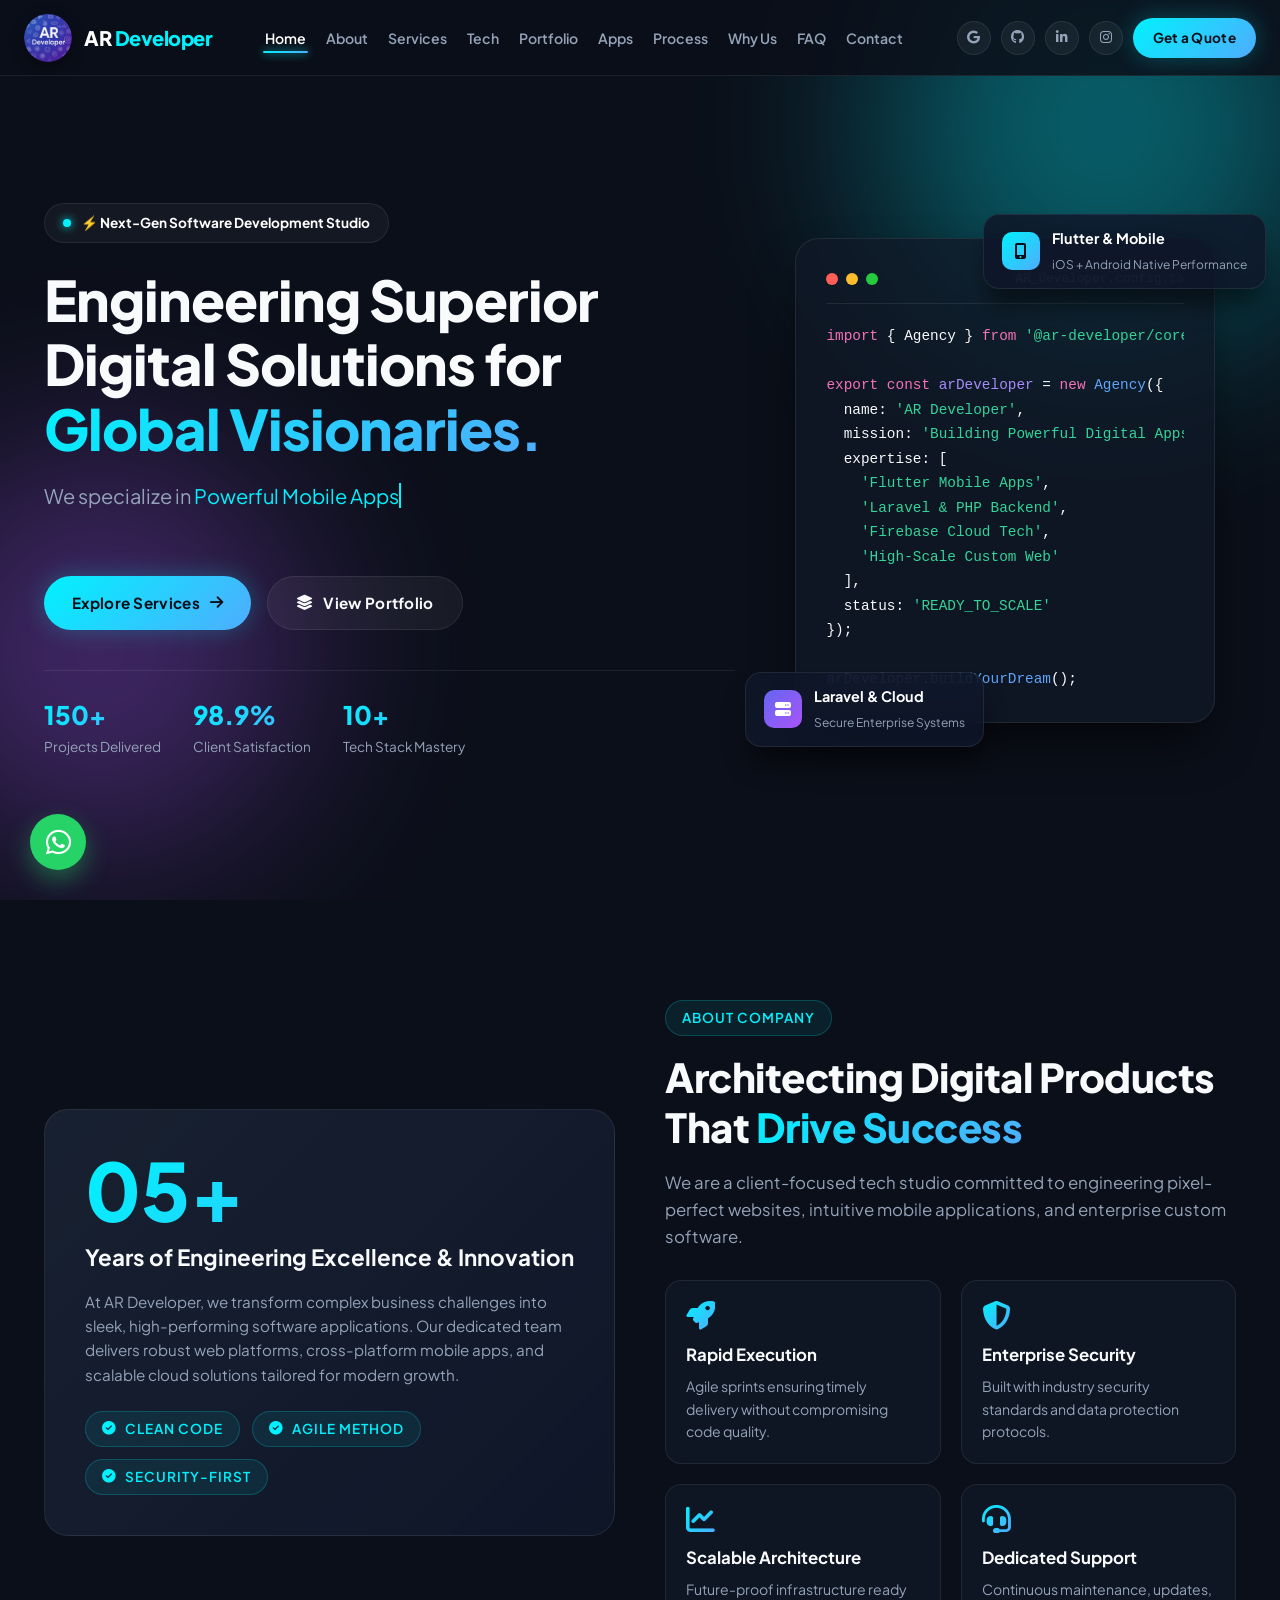
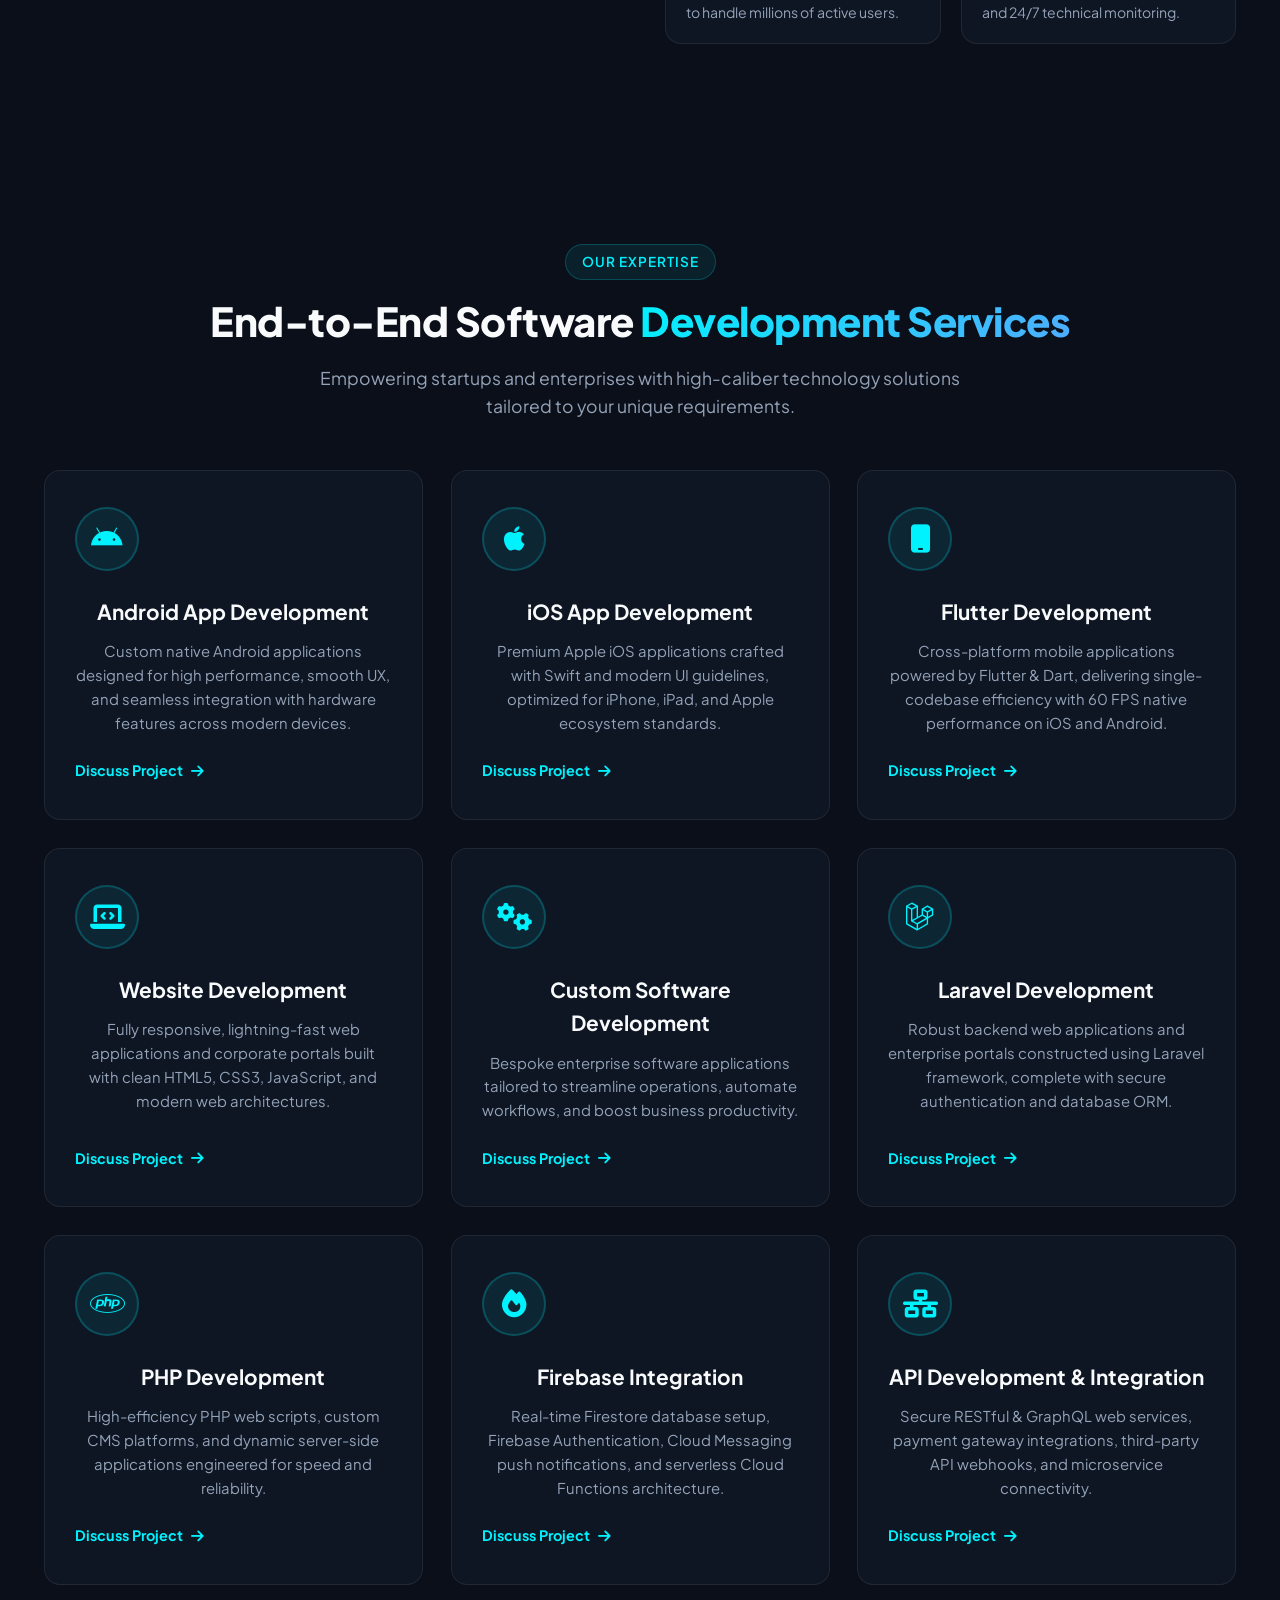
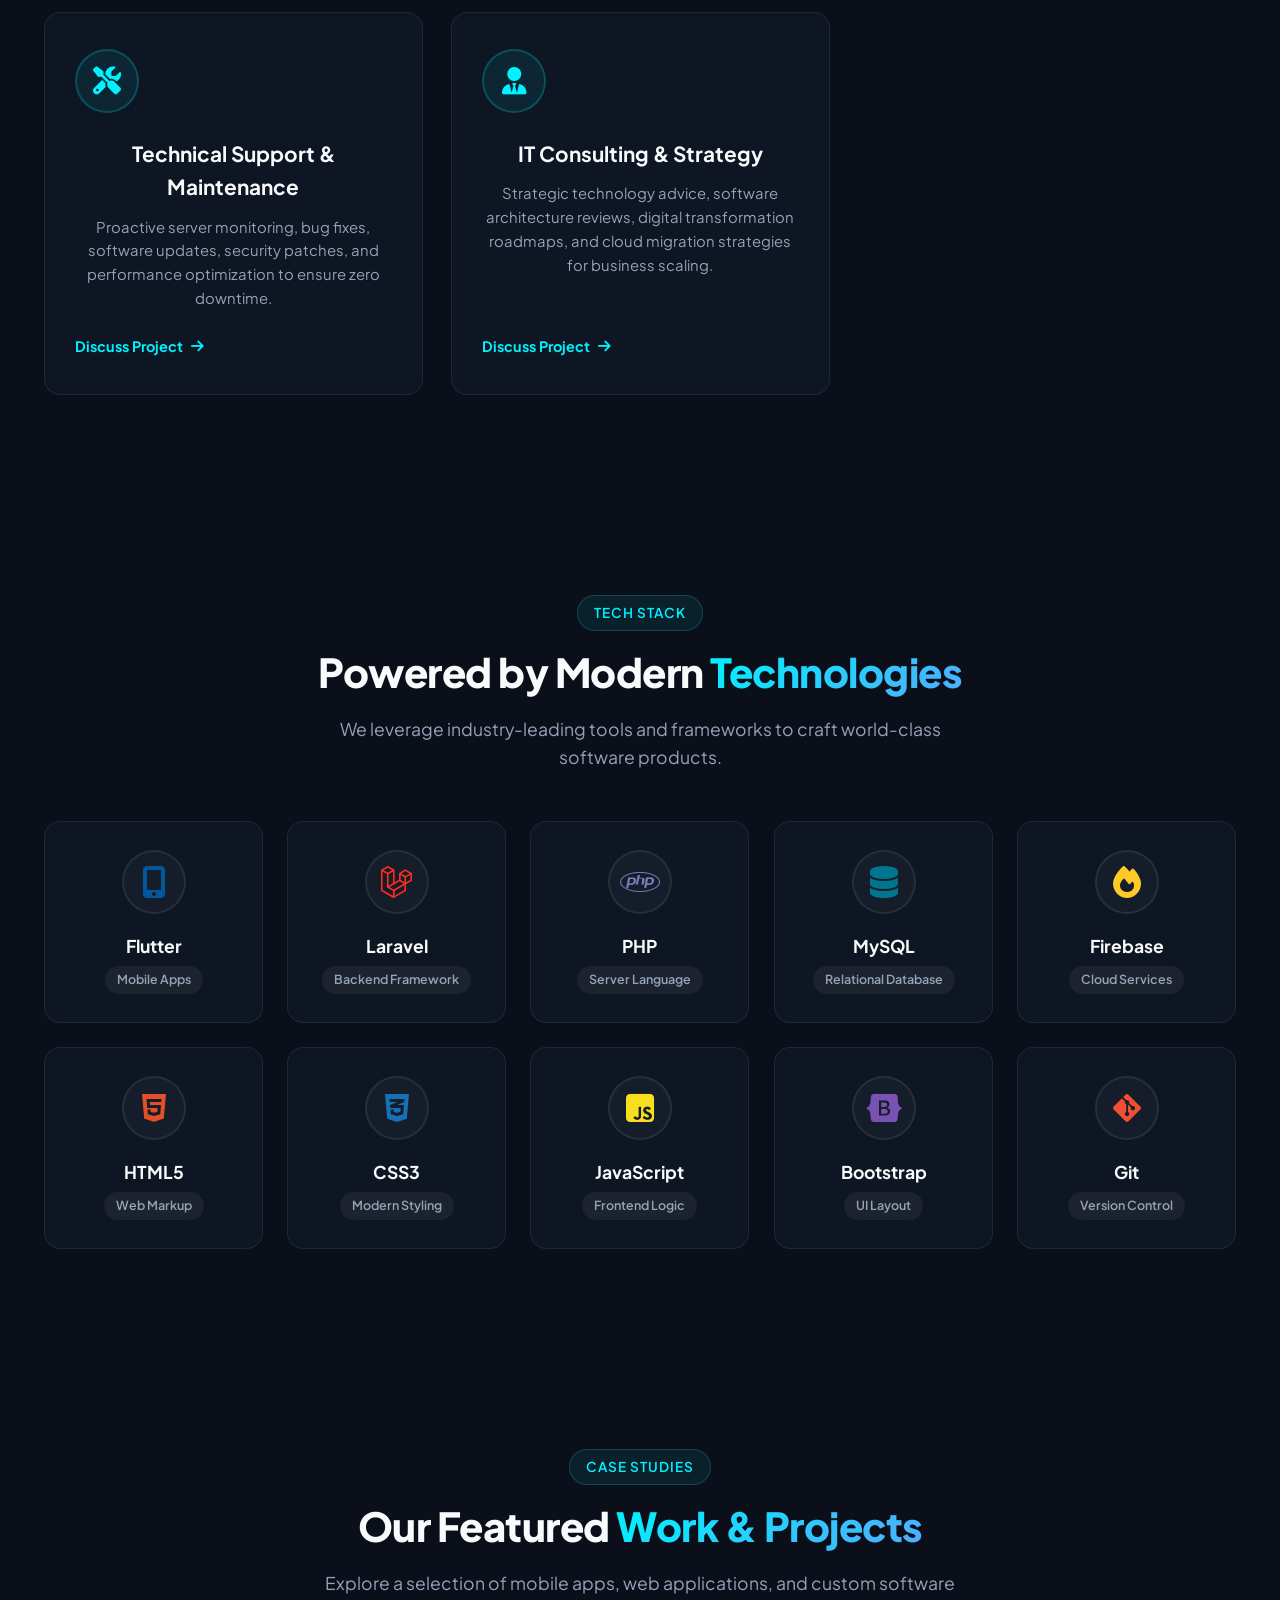
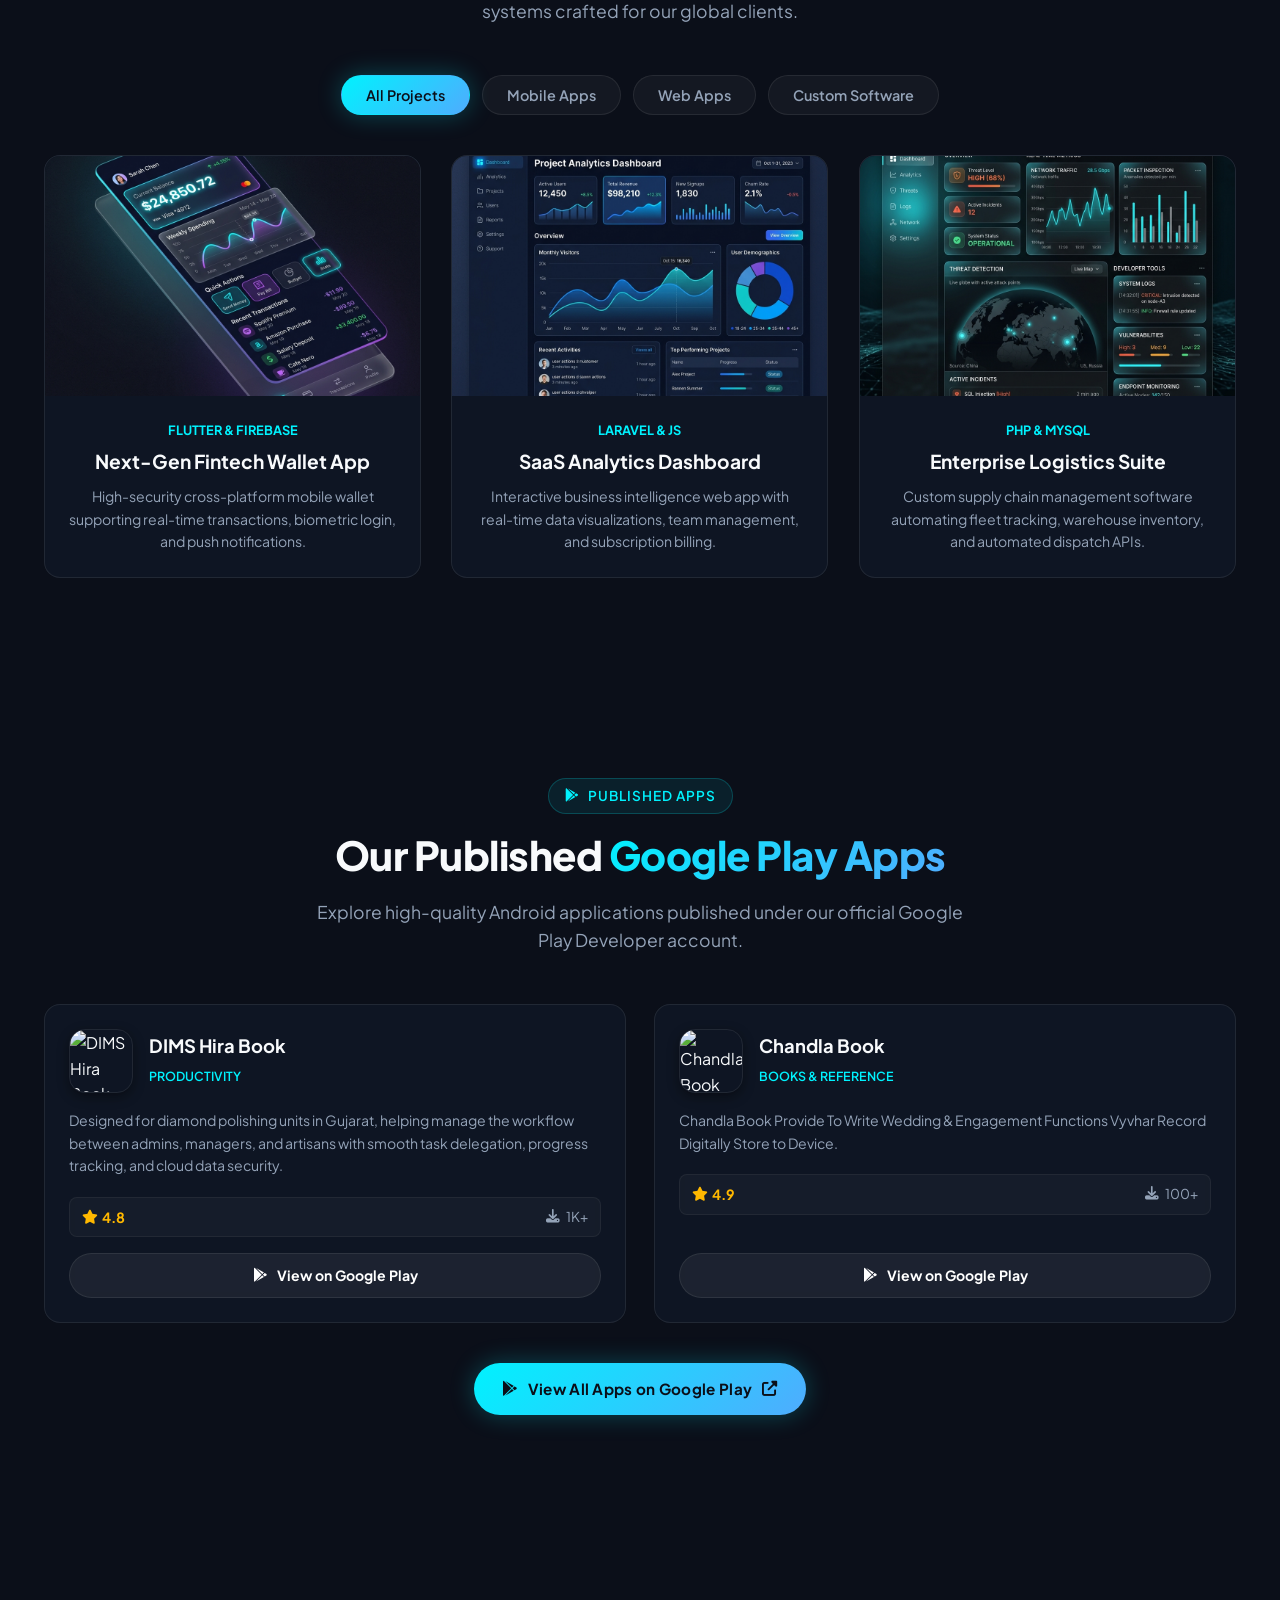
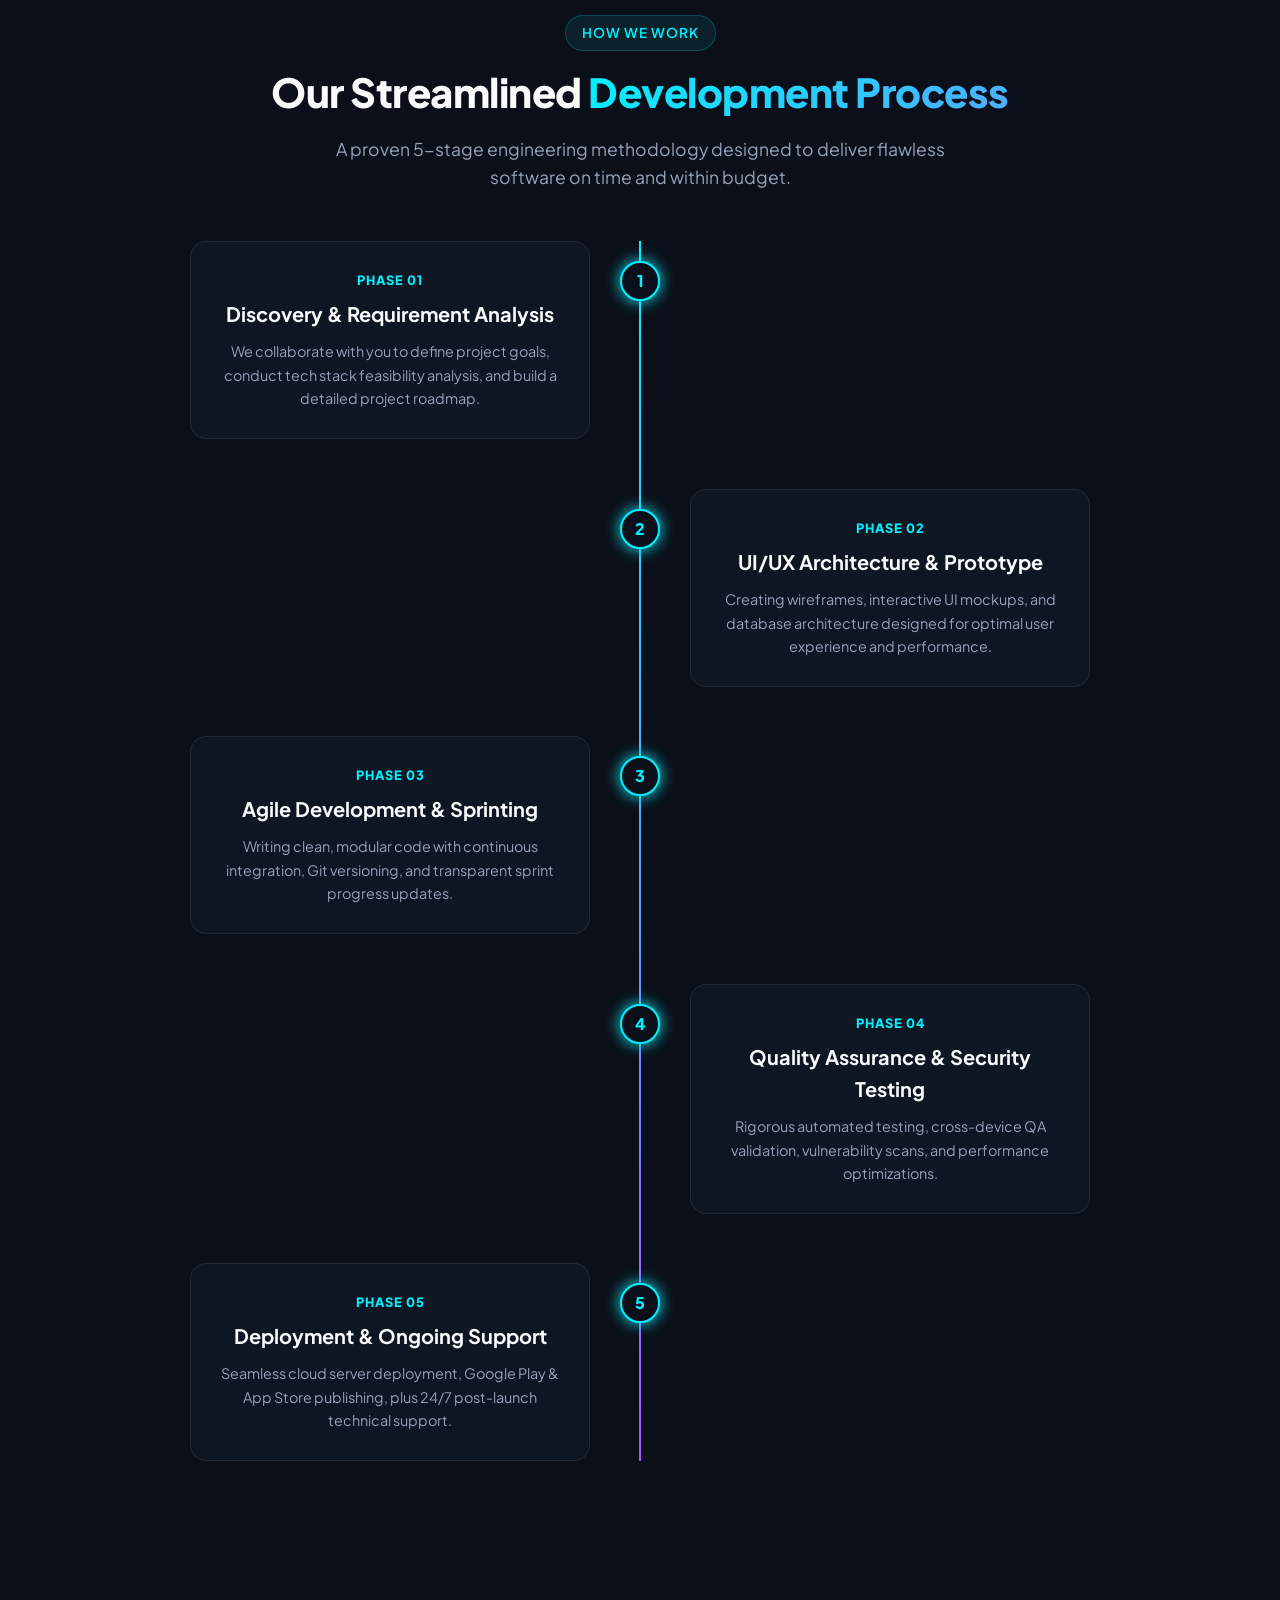
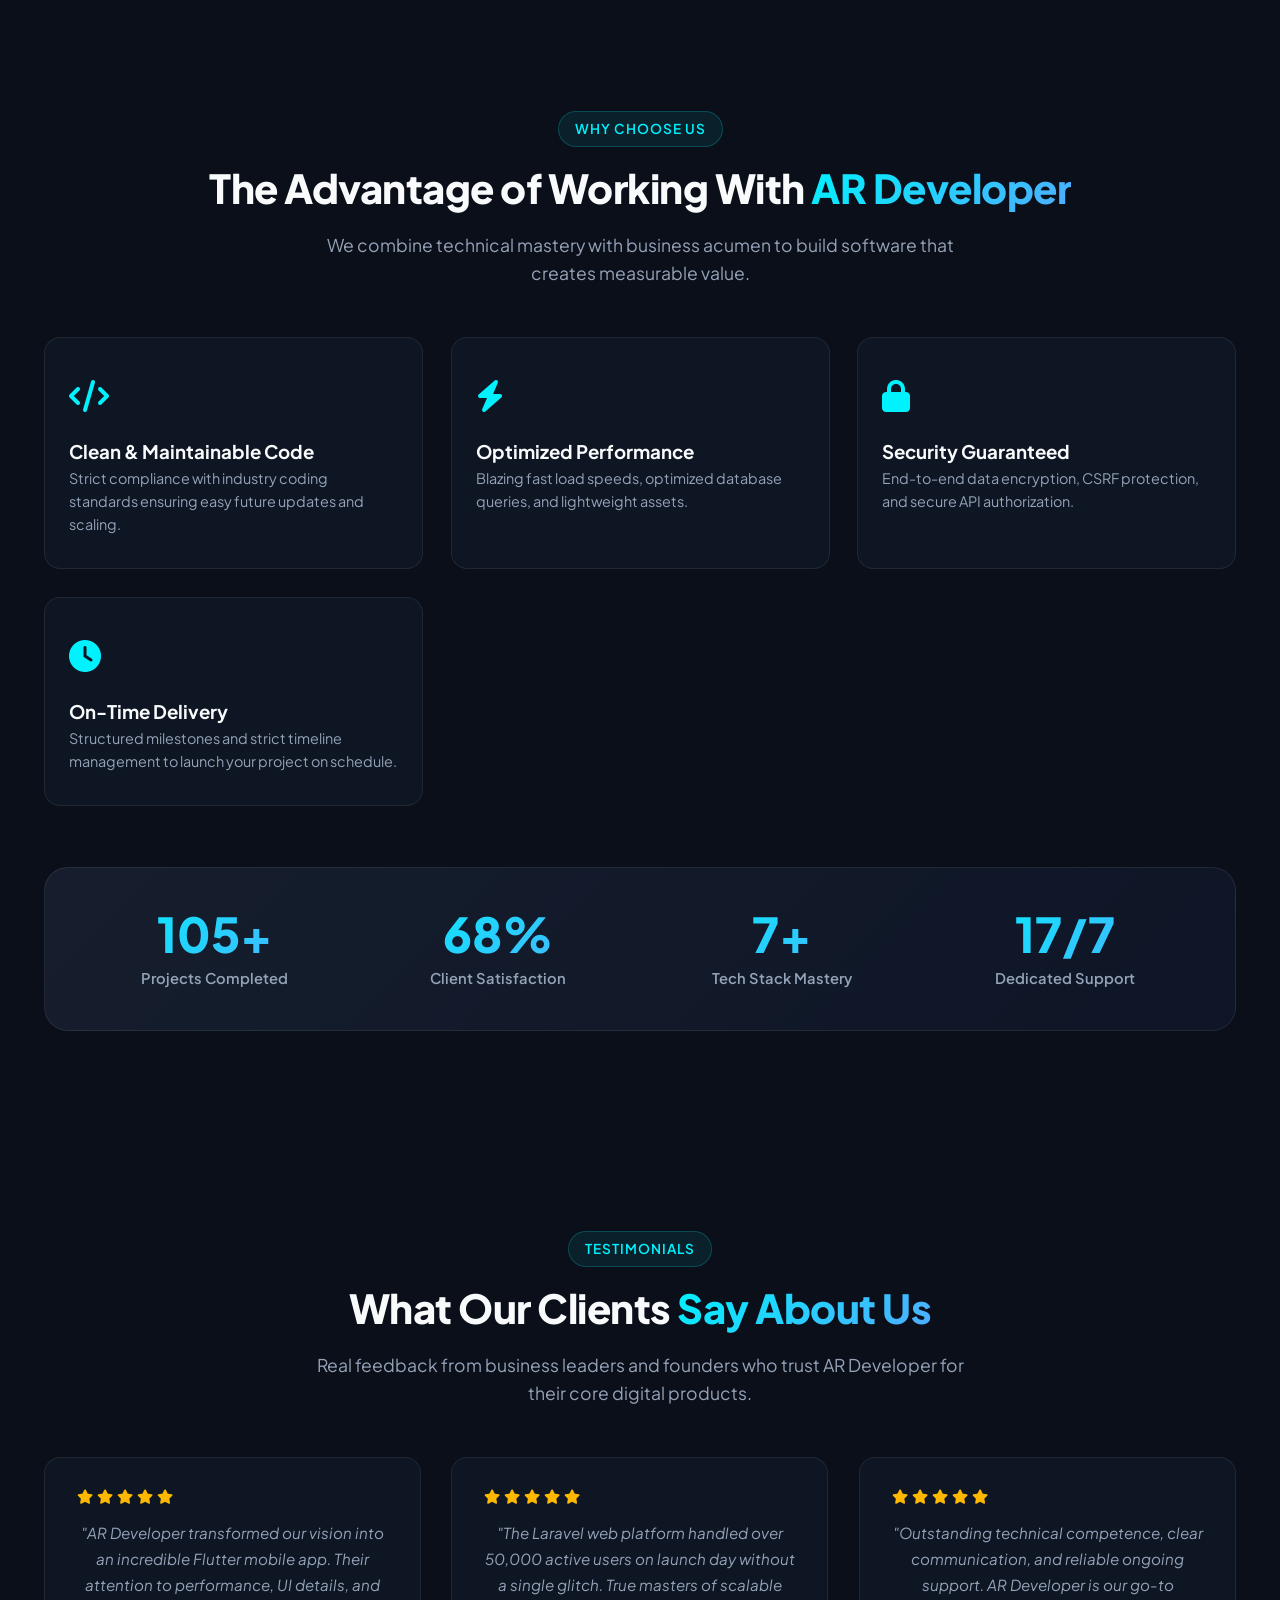
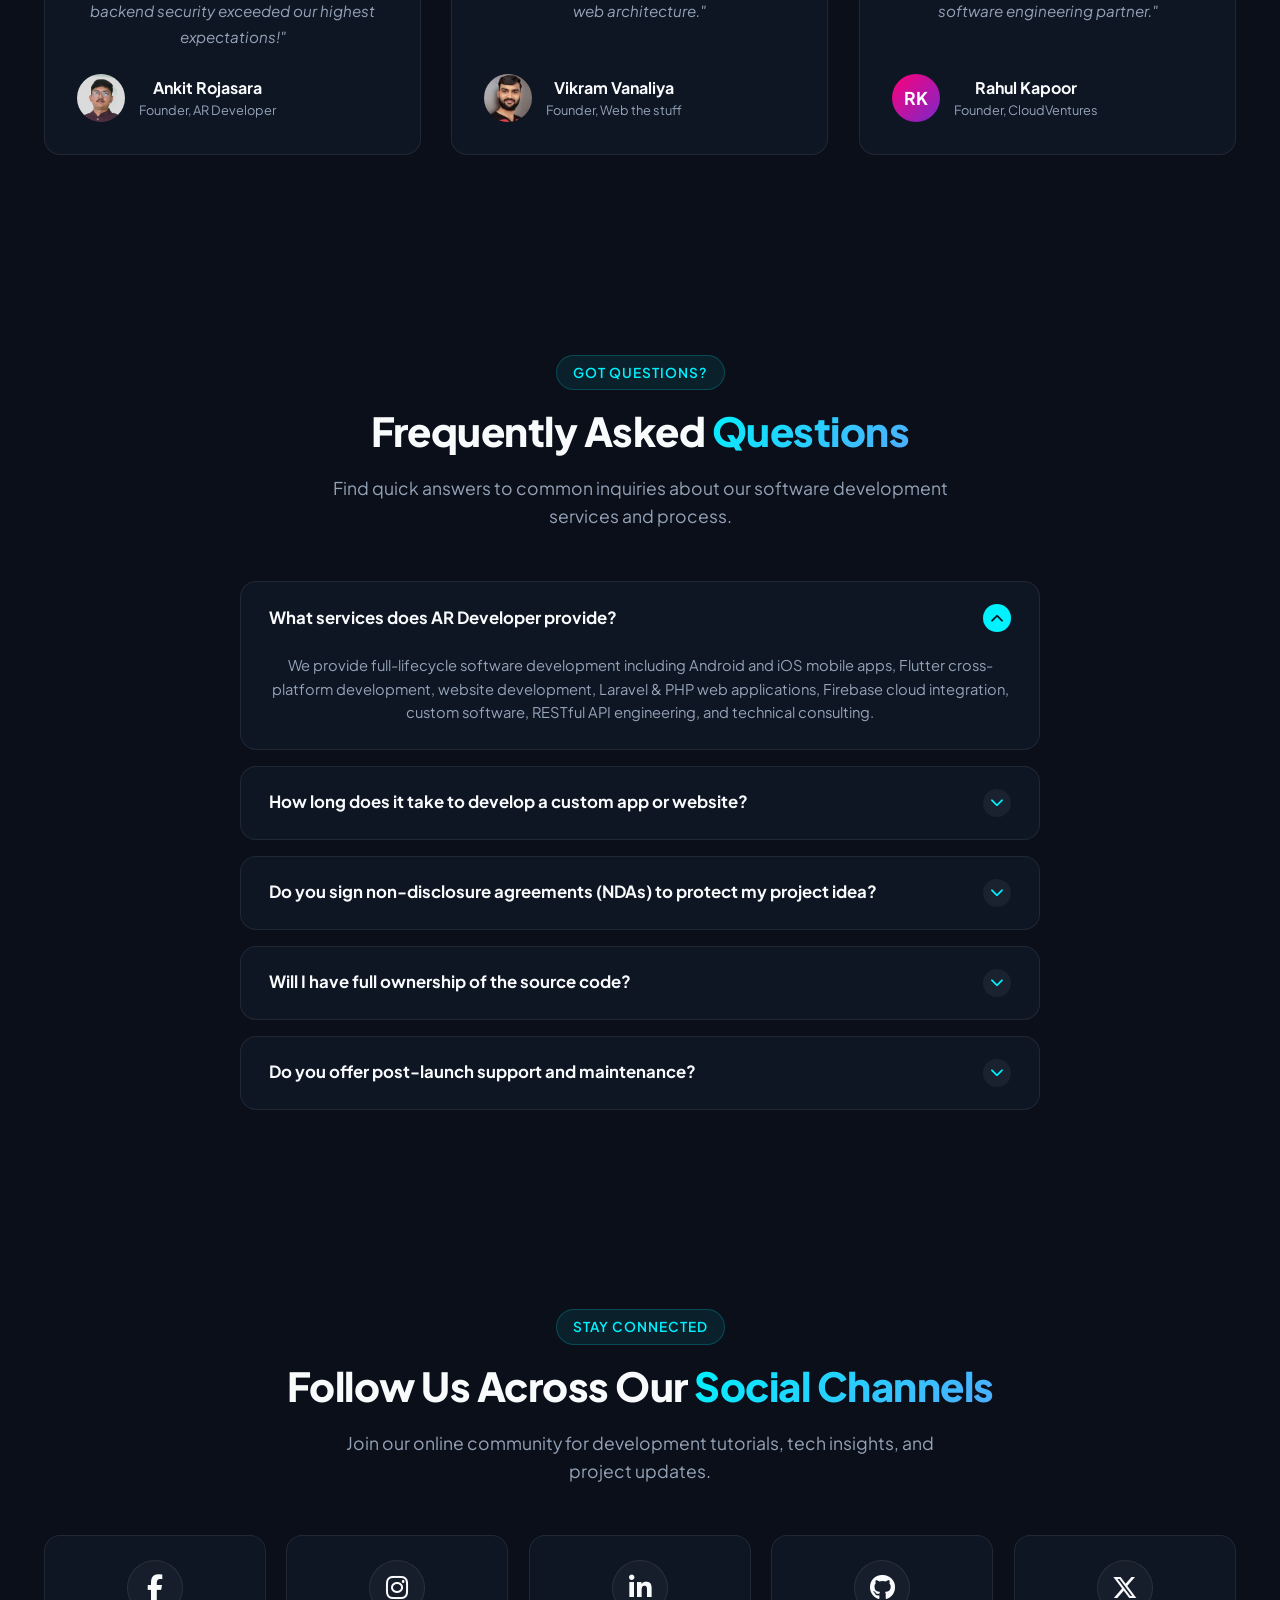
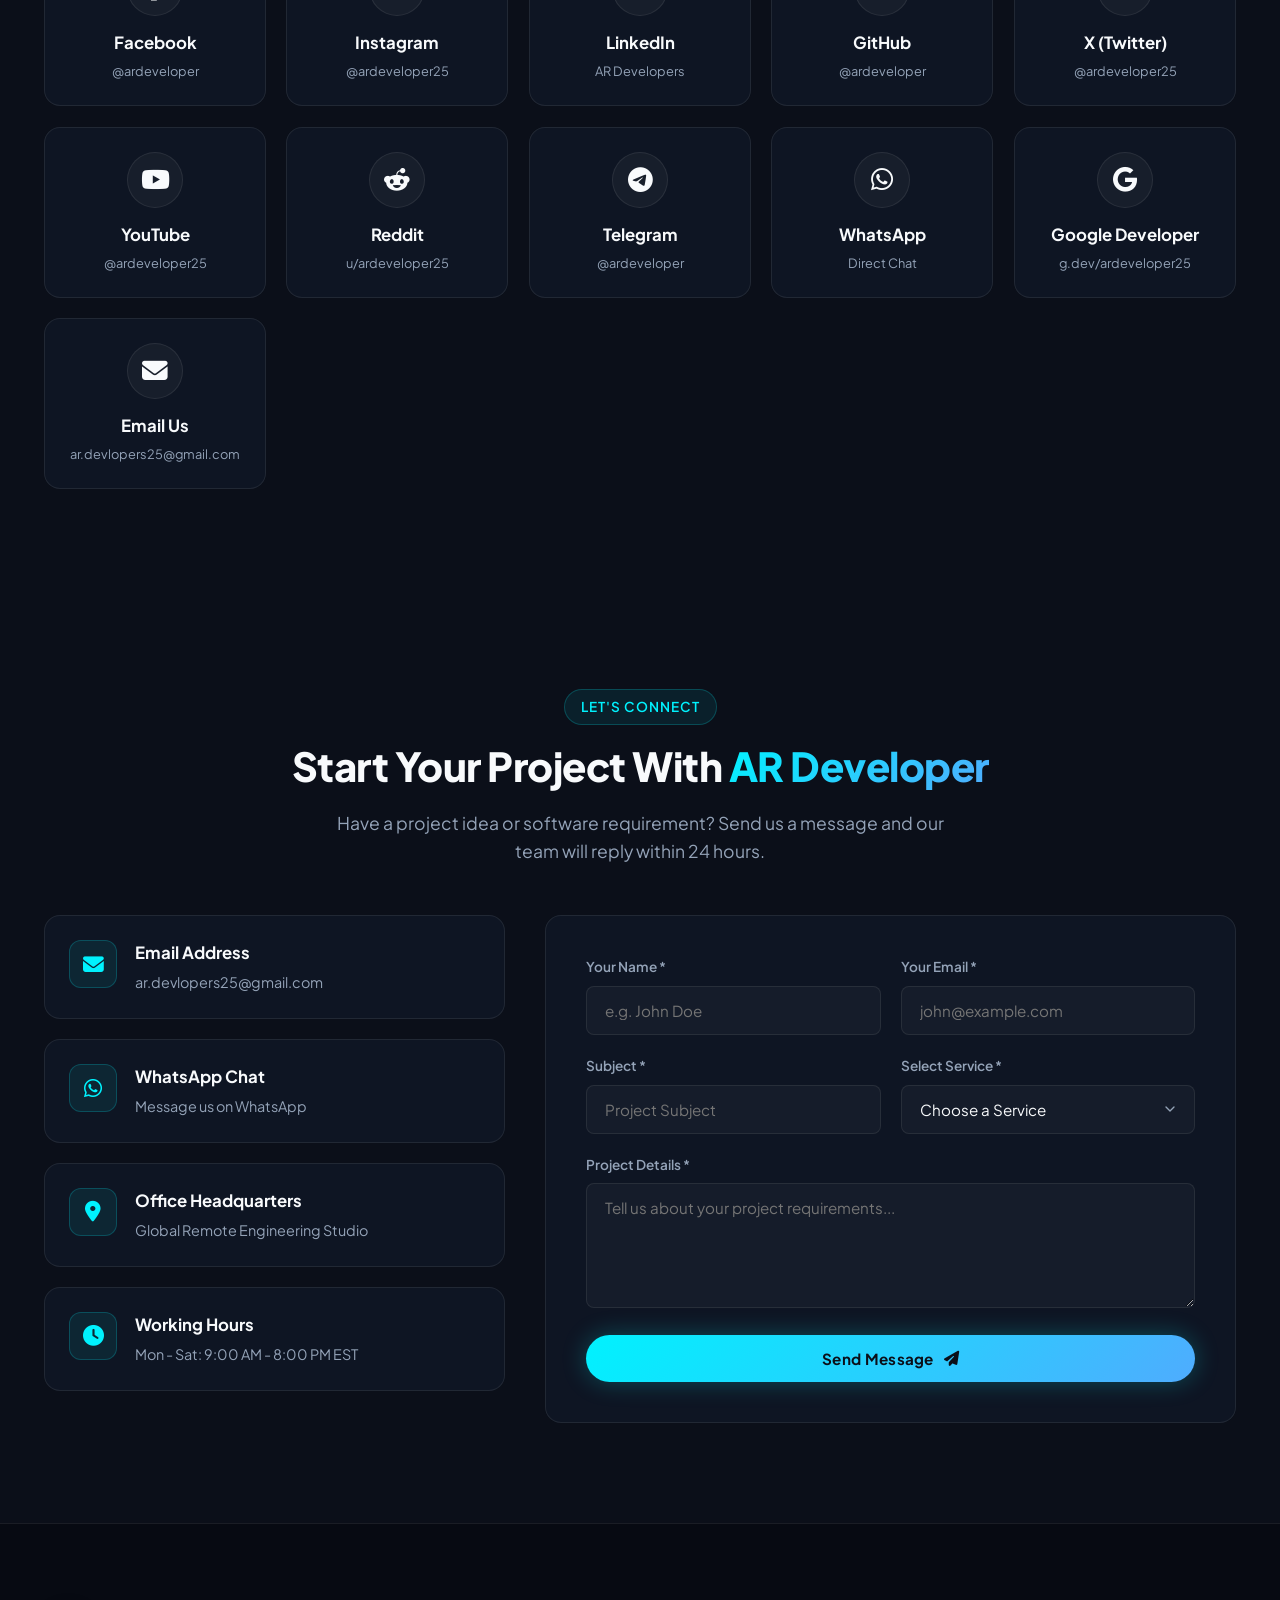
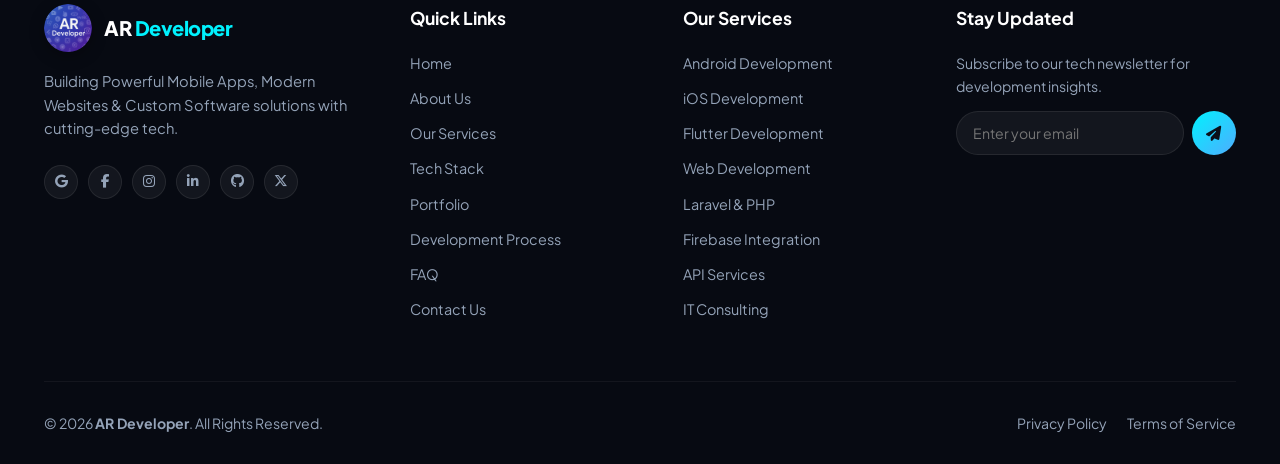
==== commit b6114242: "Fix GitHub link for AR Developers" ====
--- a/index.html
+++ b/index.html
@@ -986,7 +986,7 @@
         </a>
 
         <!-- GitHub -->
-        <a href="https://github.com/ardeveloper" target="_blank" rel="noopener noreferrer"
+        <a href="https://github.com/ardevlopers" target="_blank" rel="noopener noreferrer"
           class="glass-card social-card github" data-aos="zoom-in" data-aos-delay="250">
           <div class="social-card-icon"><i class="fab fa-github"></i></div>
           <h4>GitHub</h4>
@@ -1273,4 +1273,4 @@
   <script src="assets/js/main.js"></script>
 </body>
 
-</html>+</html>
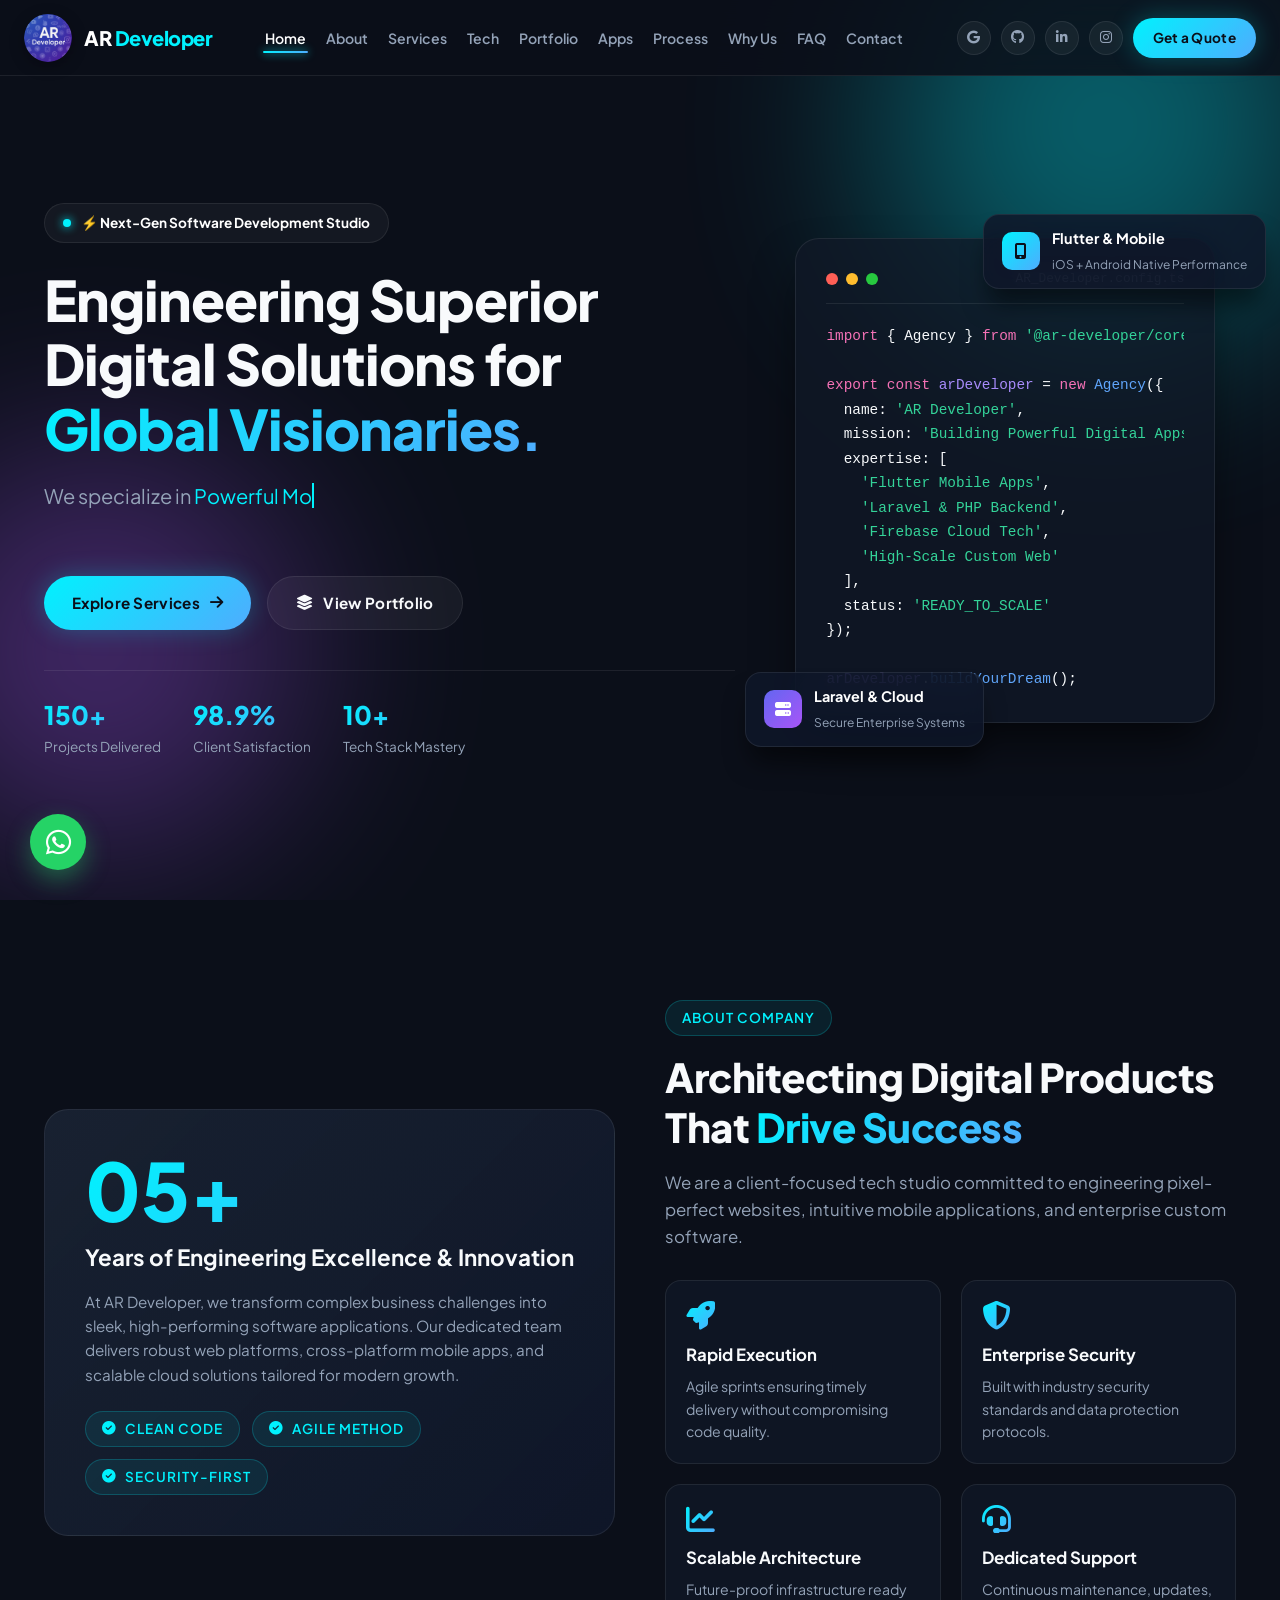
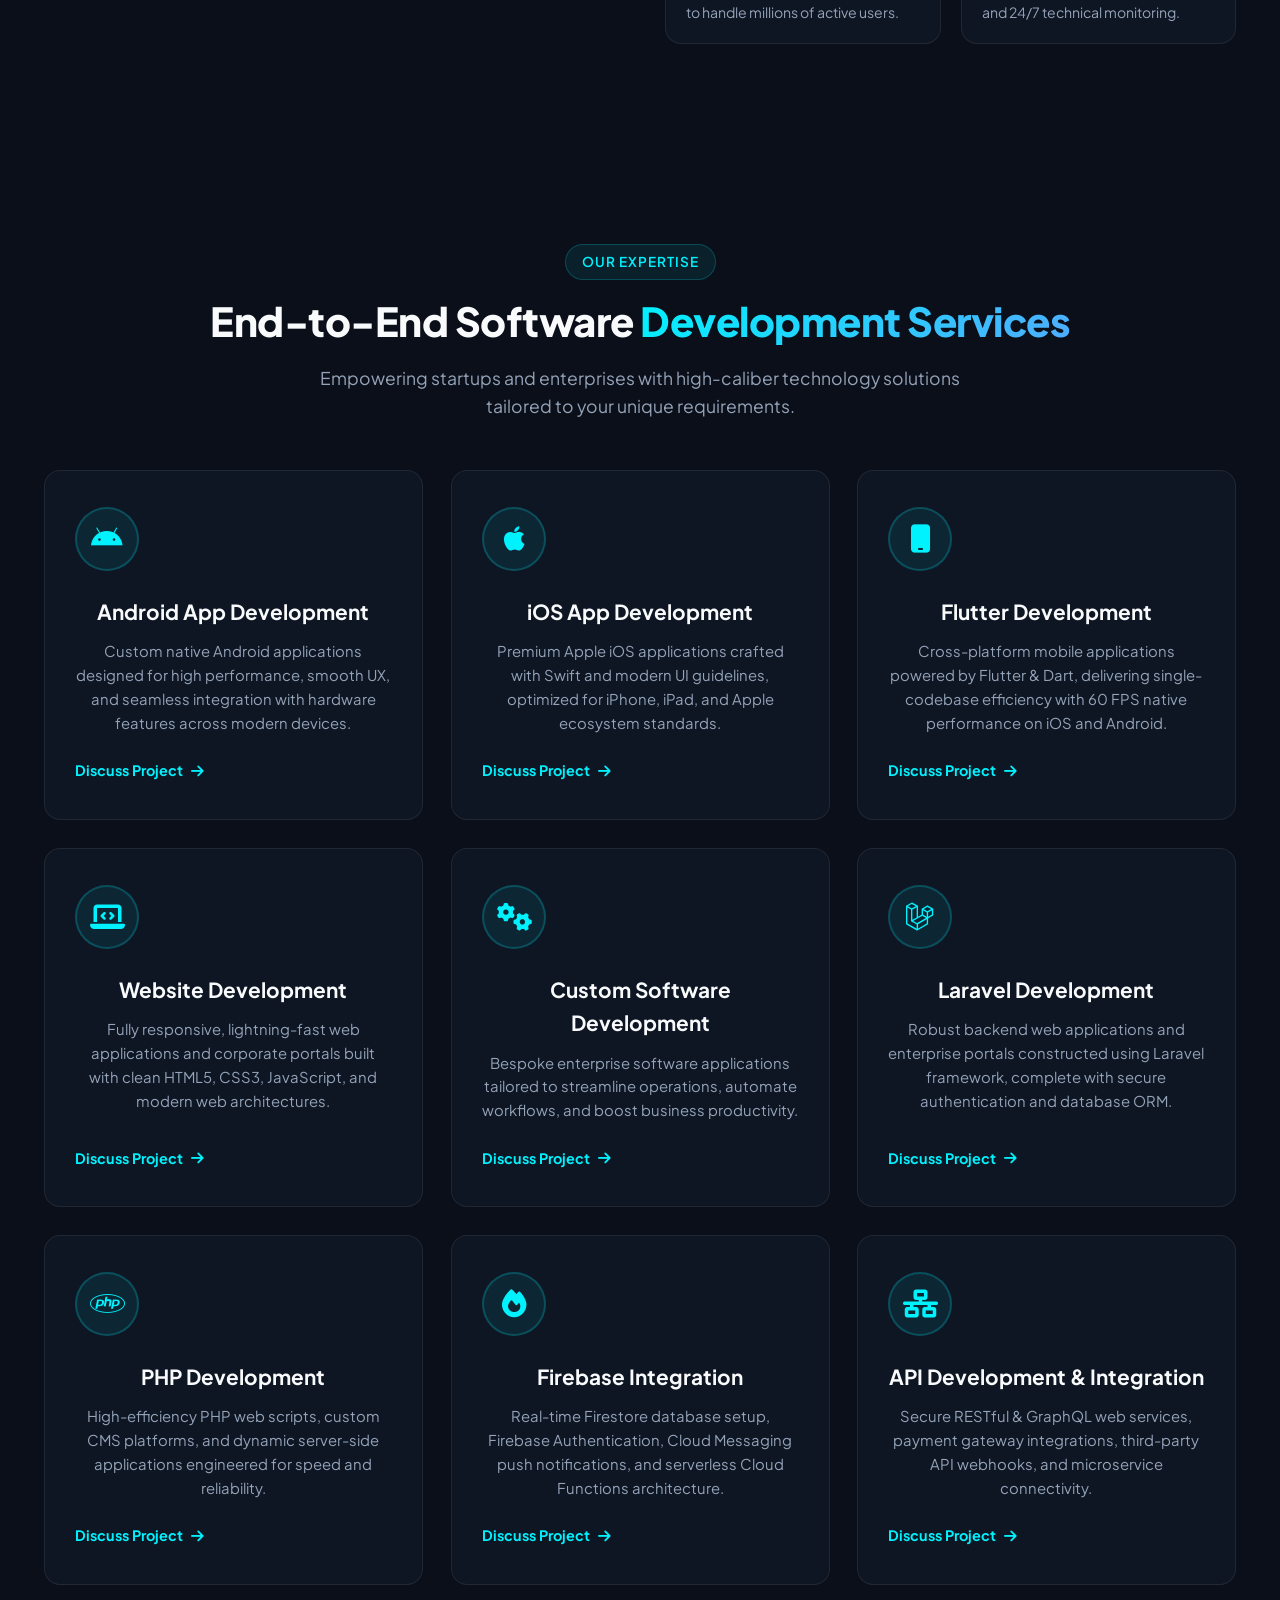
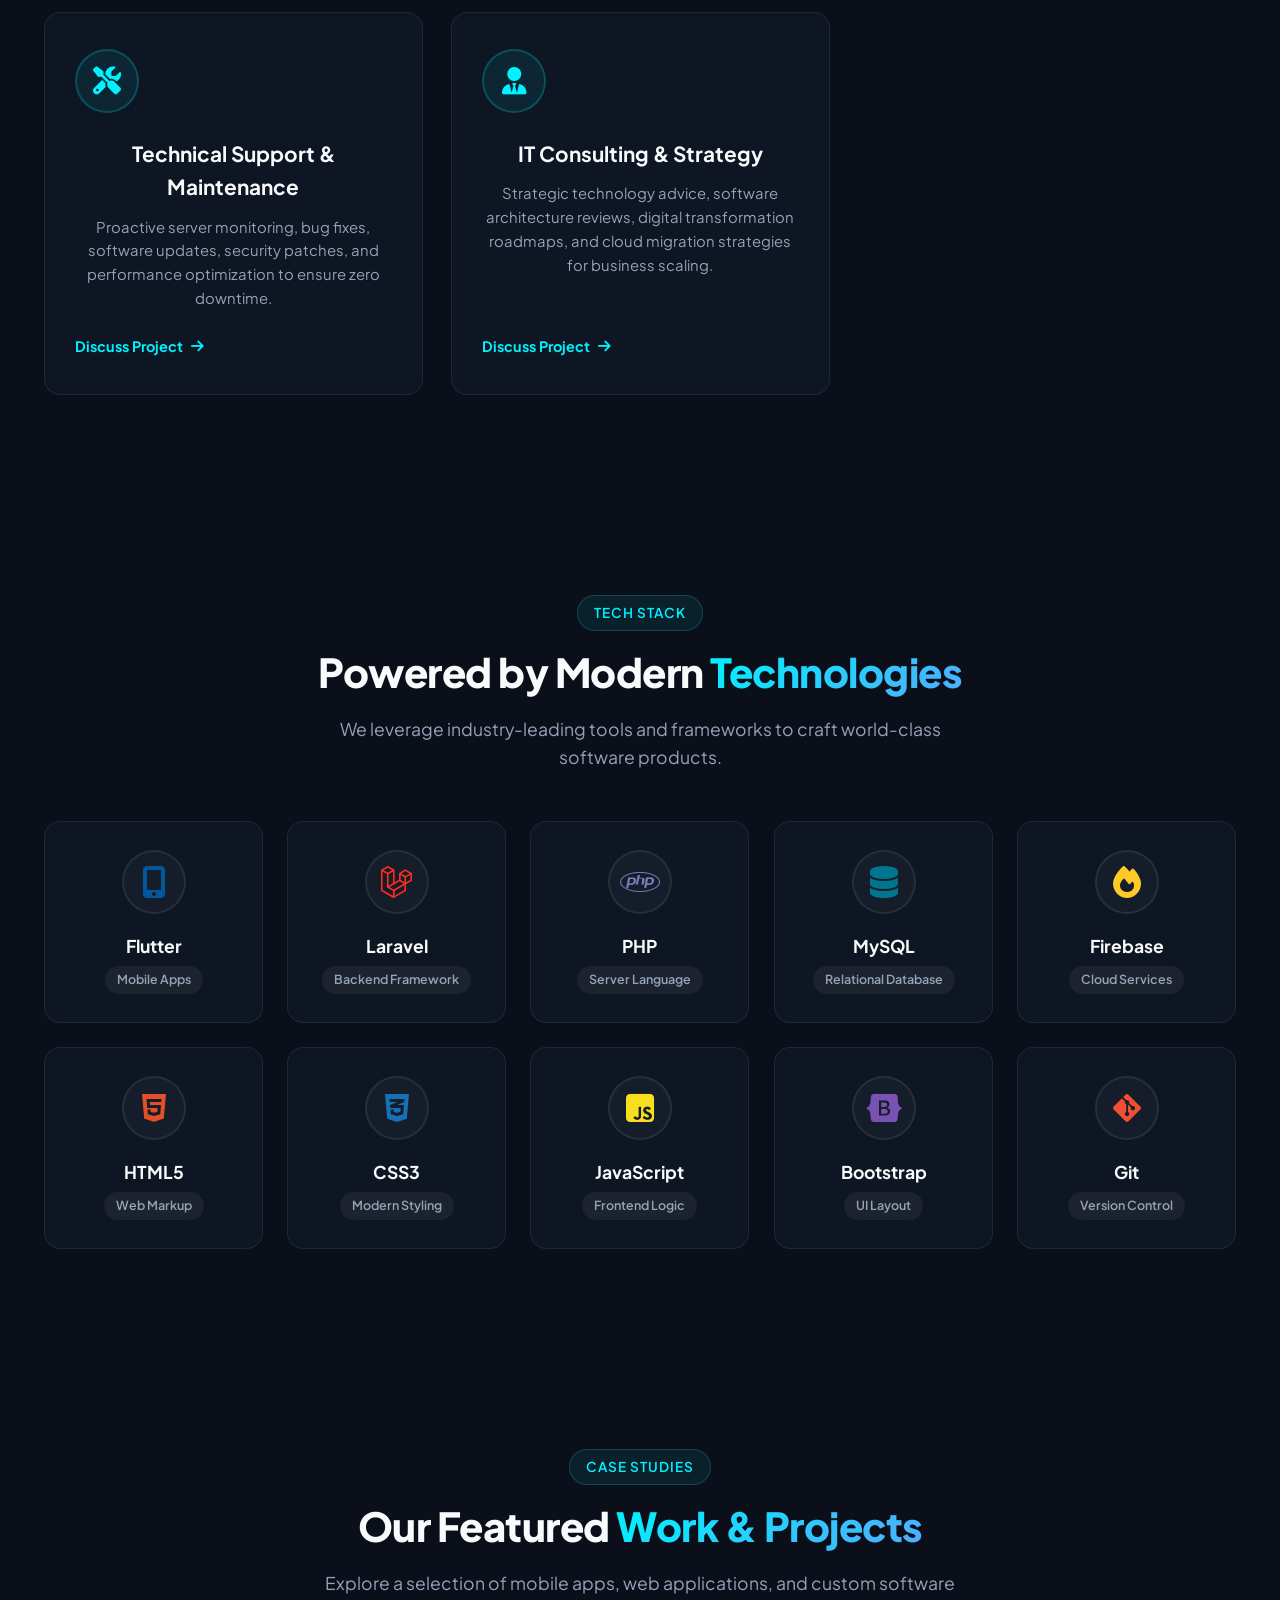
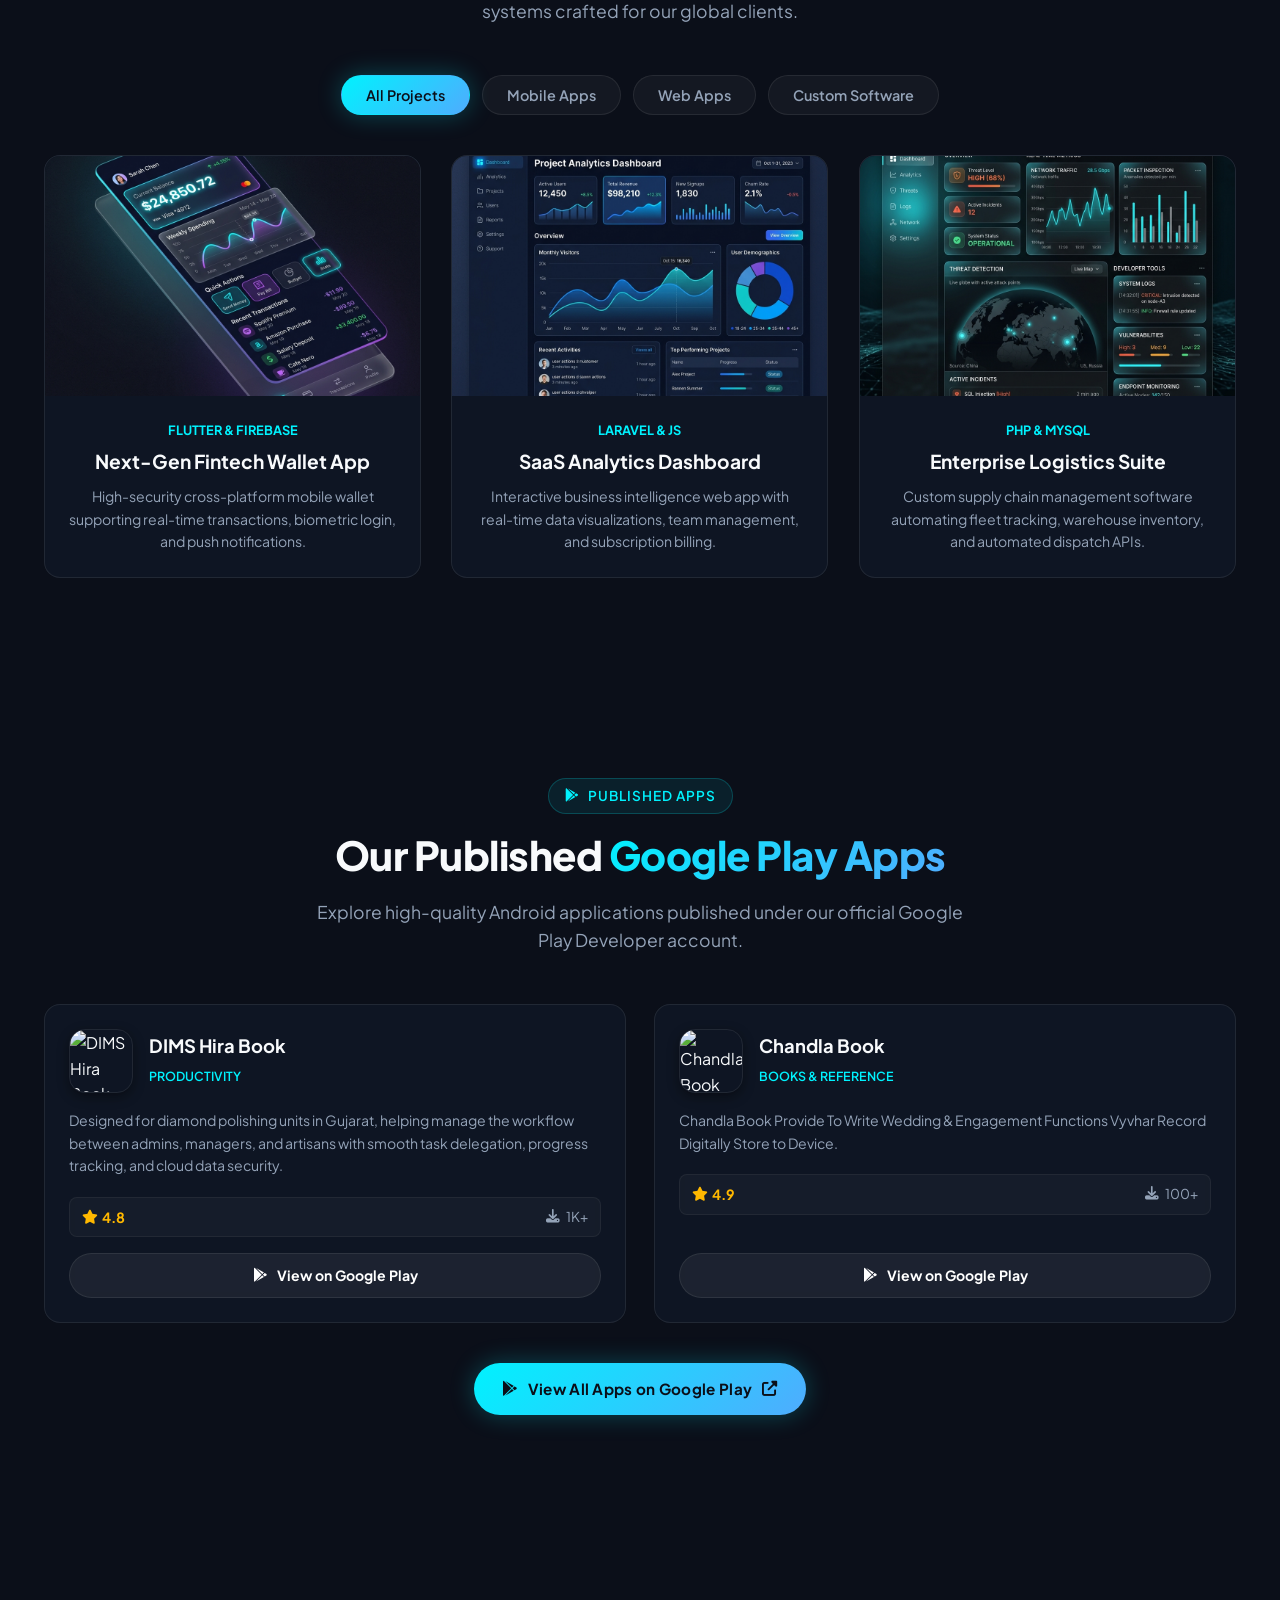
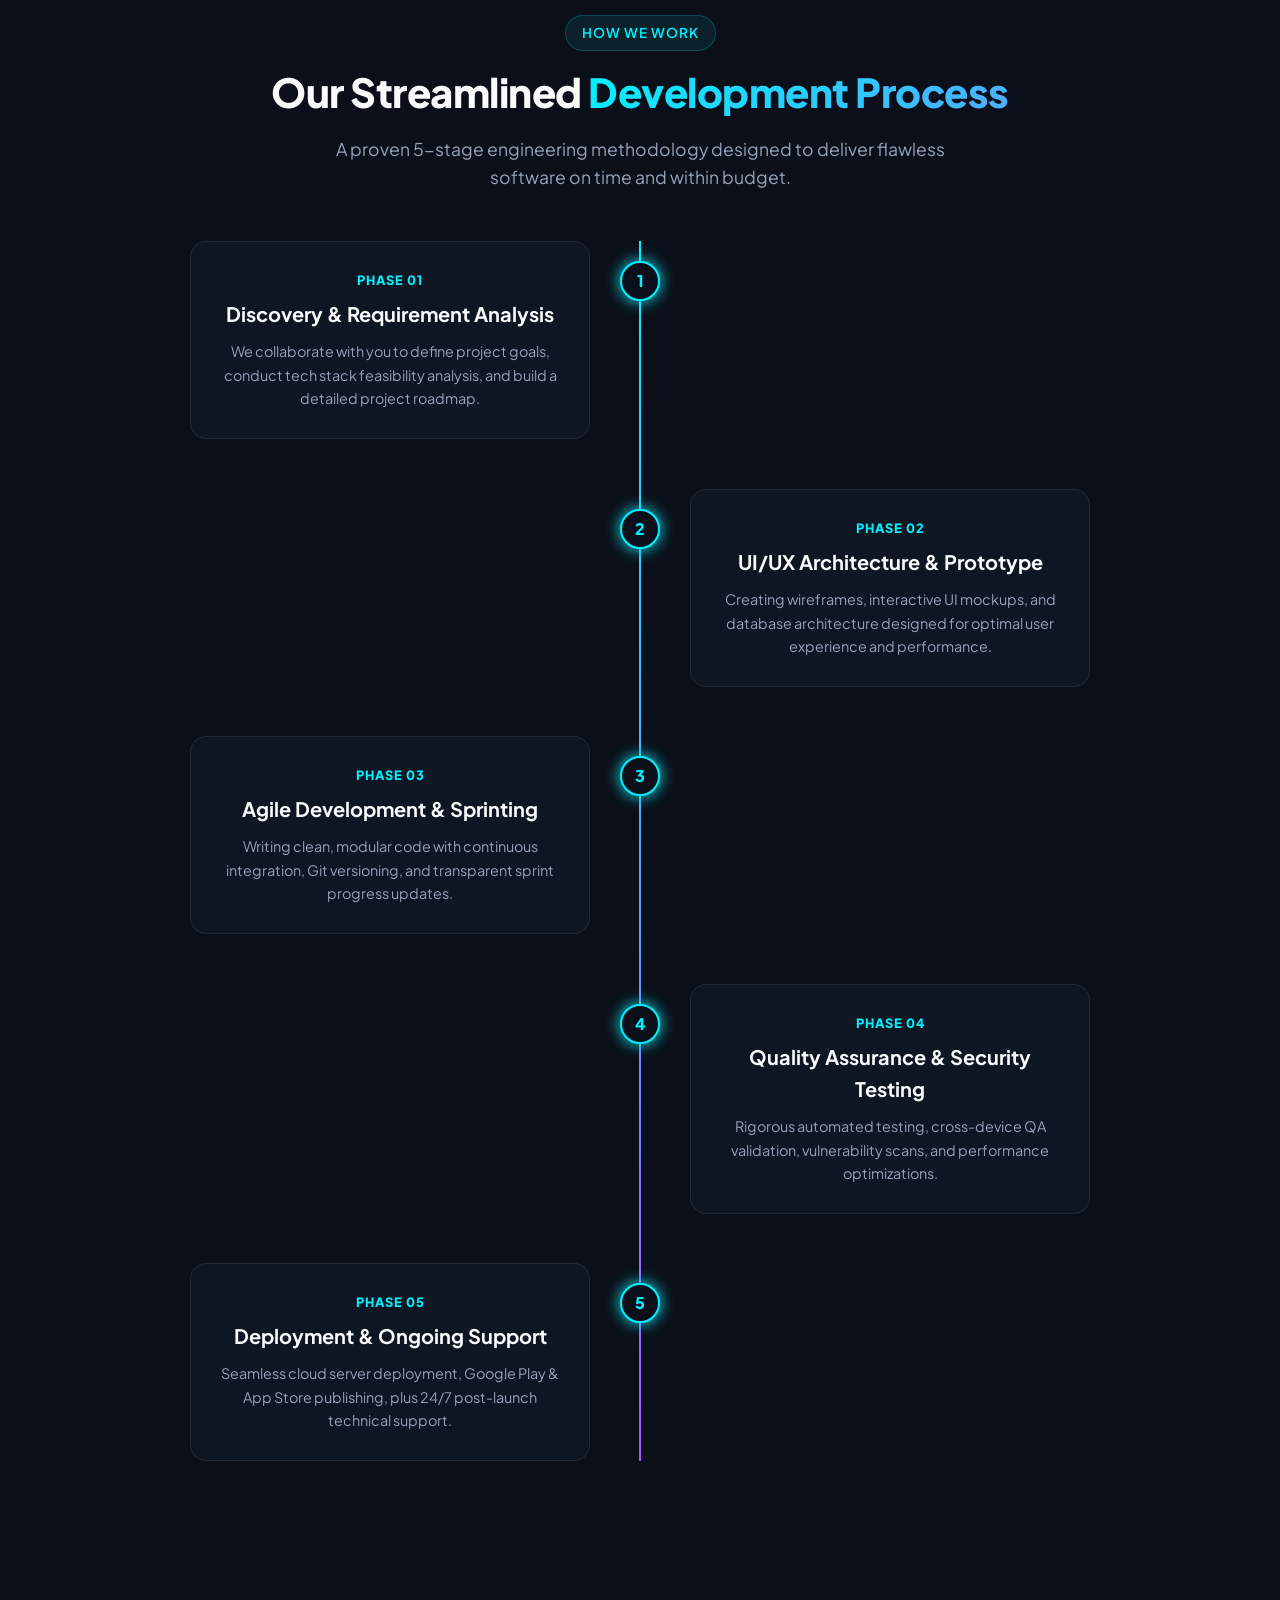
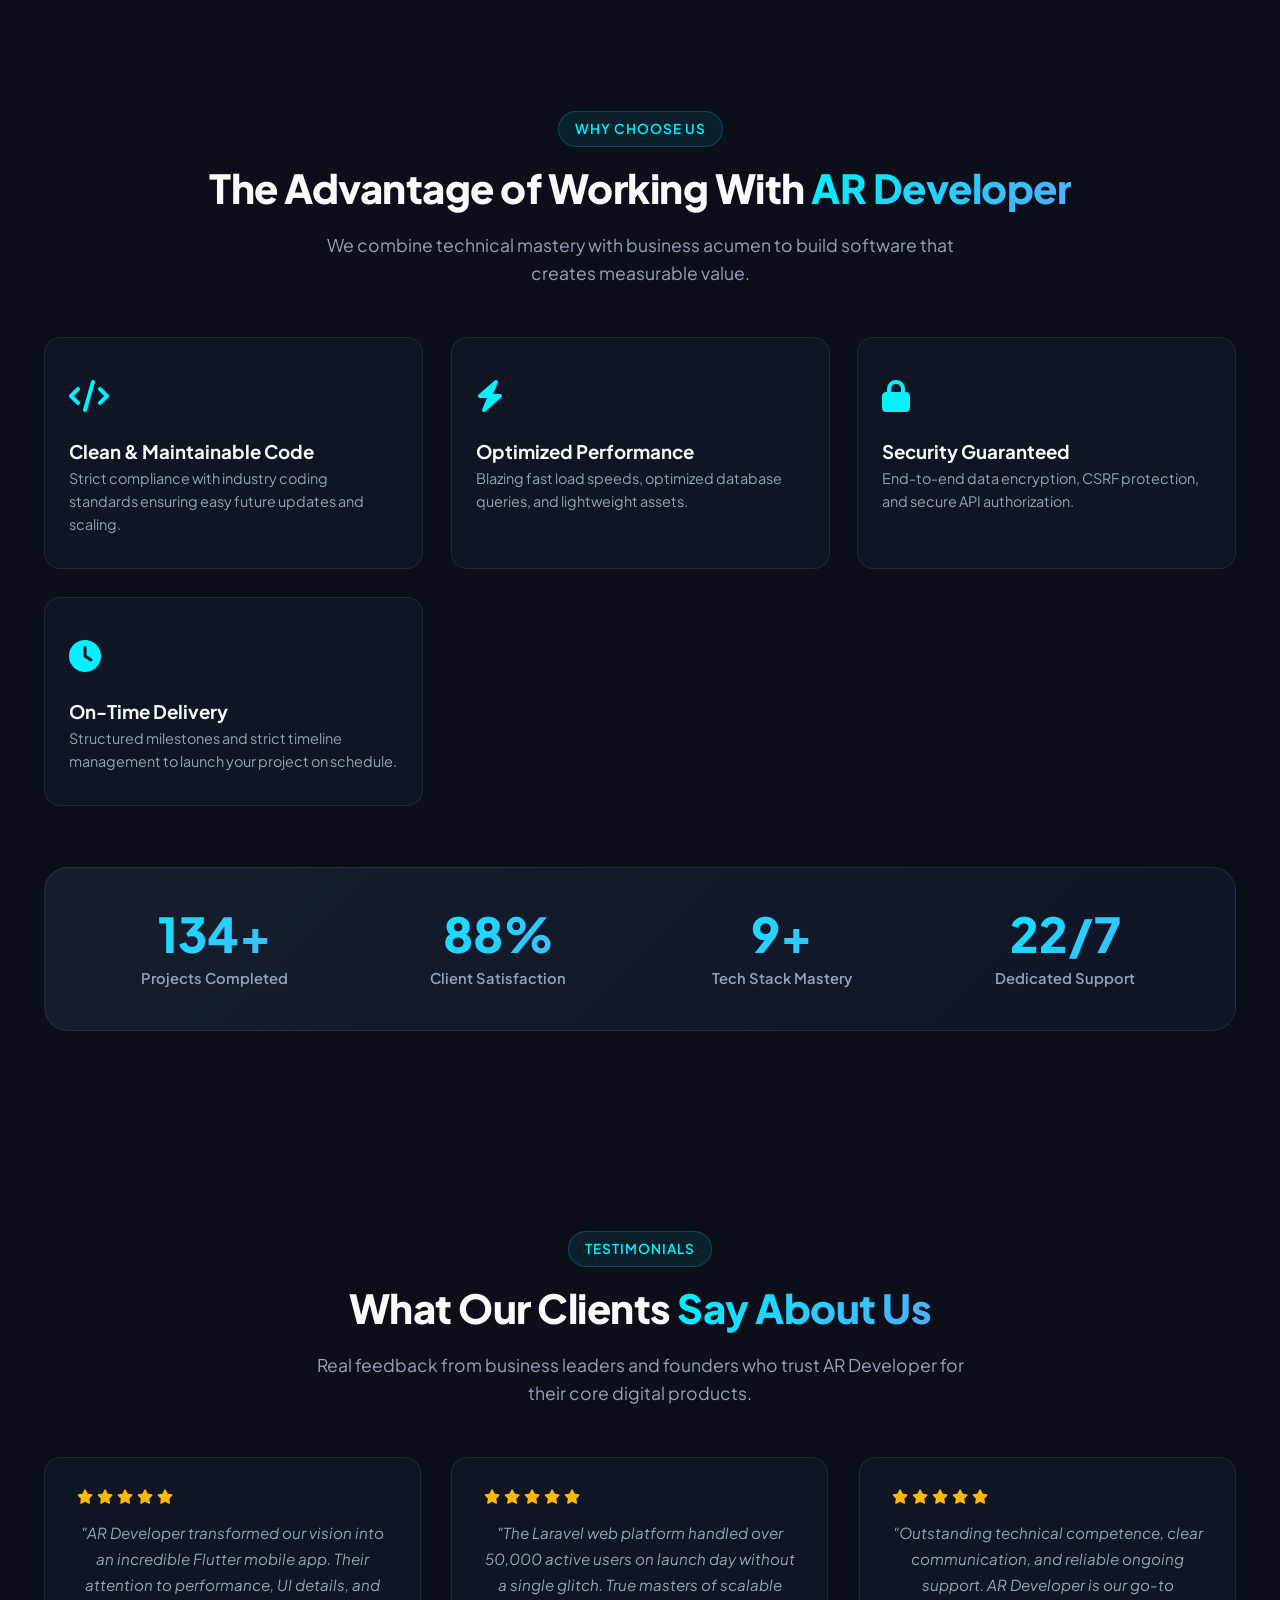
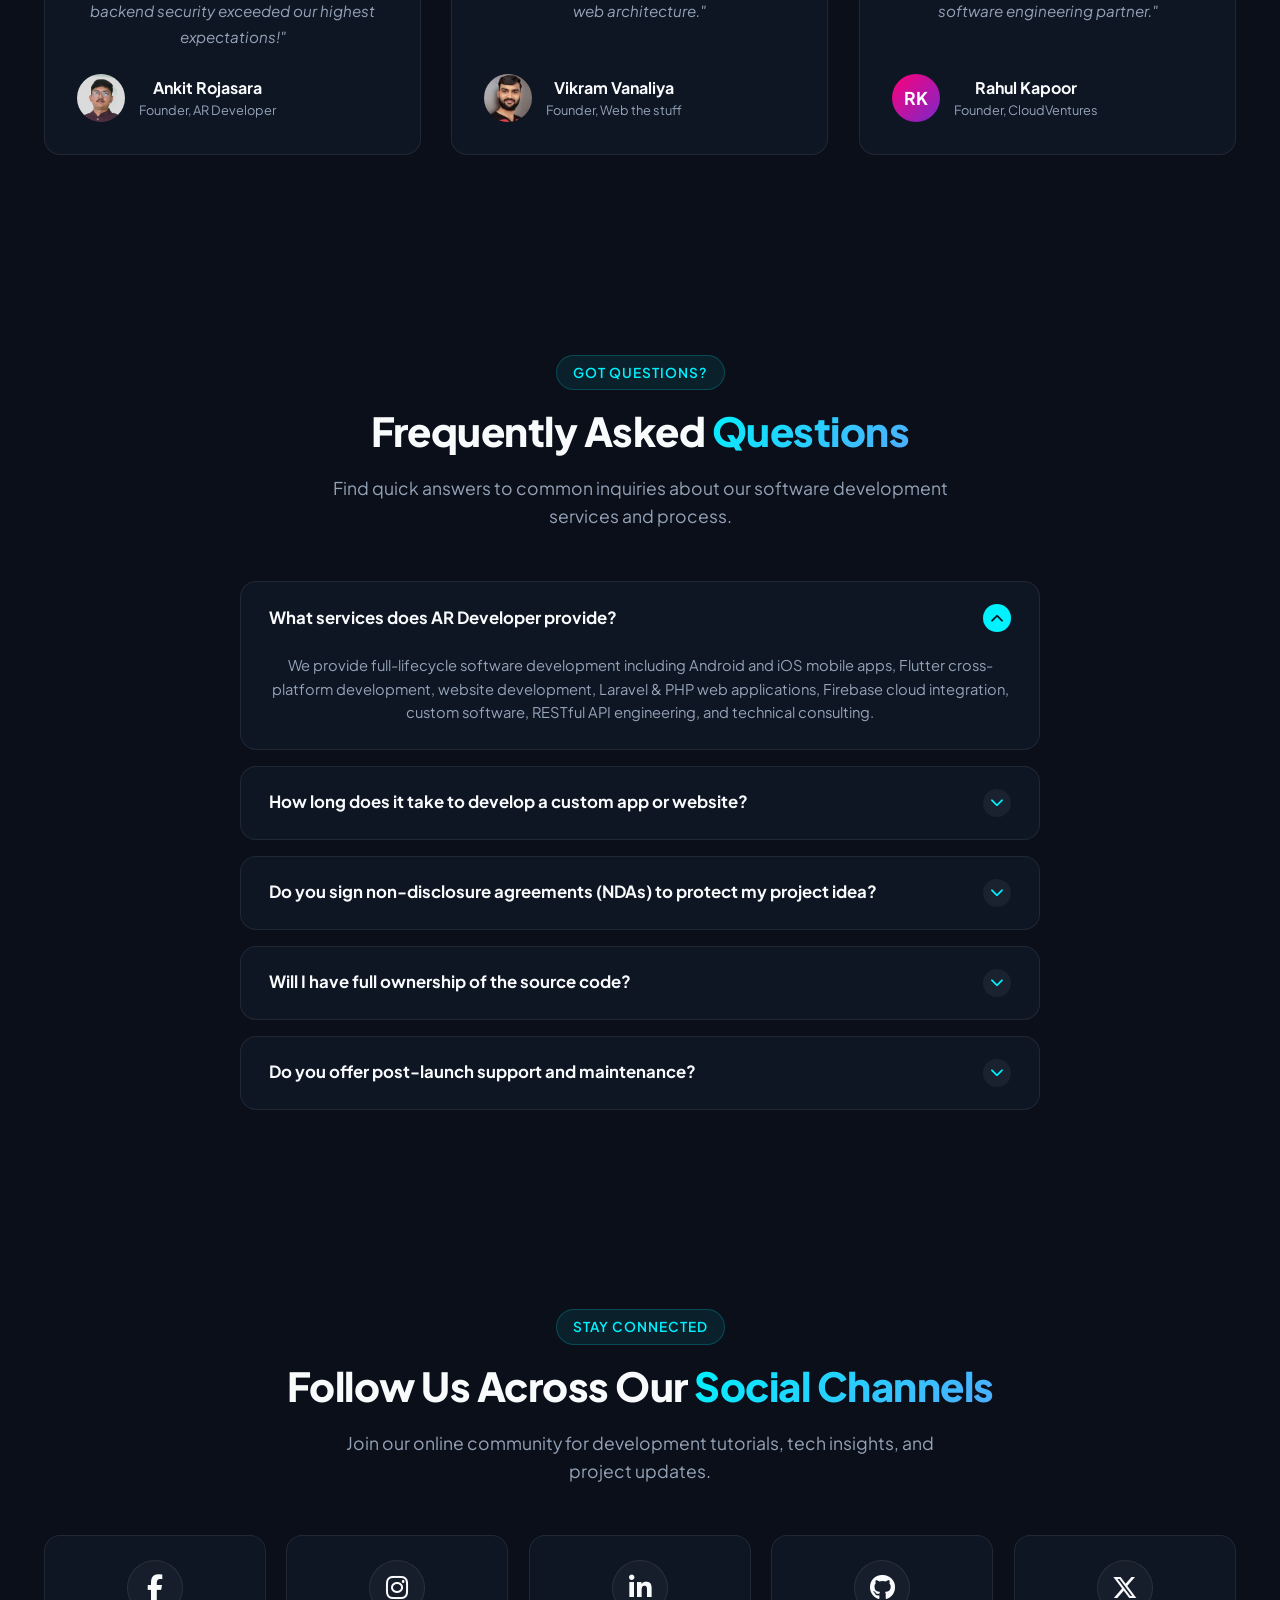
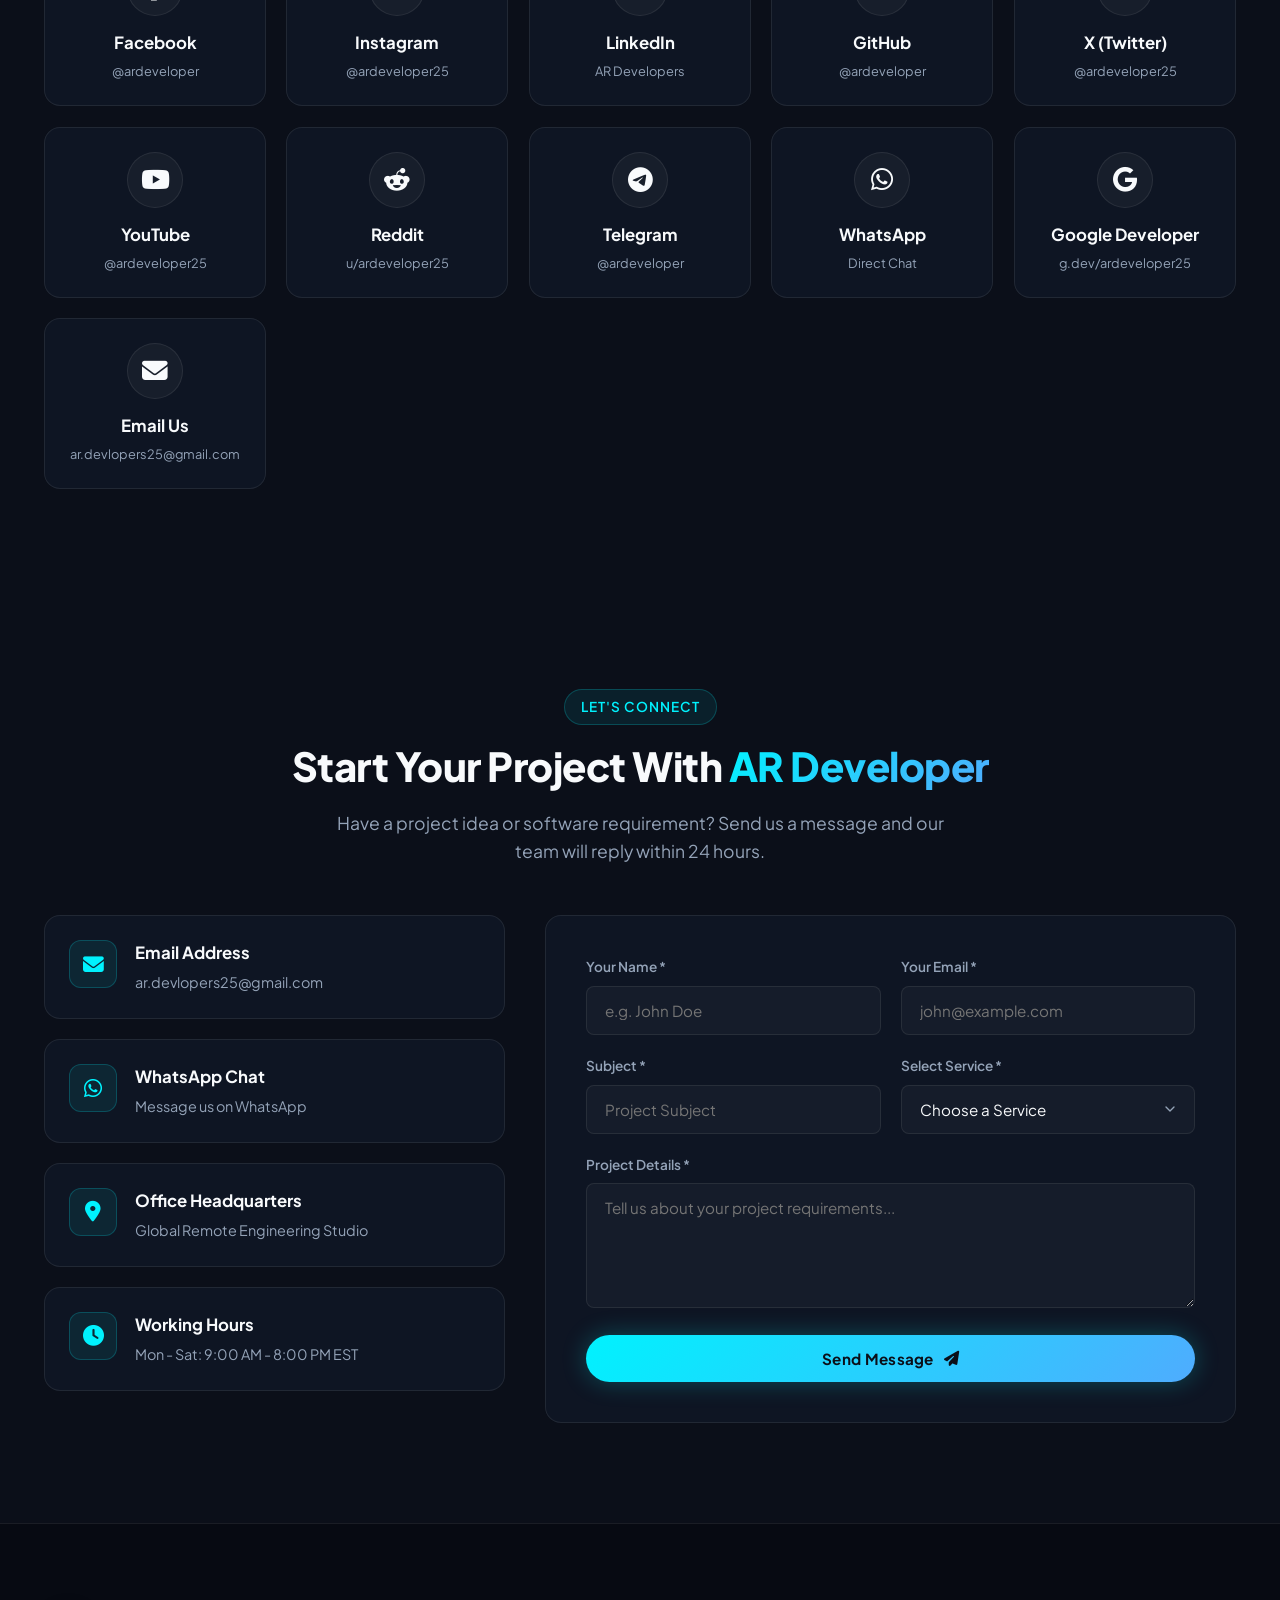
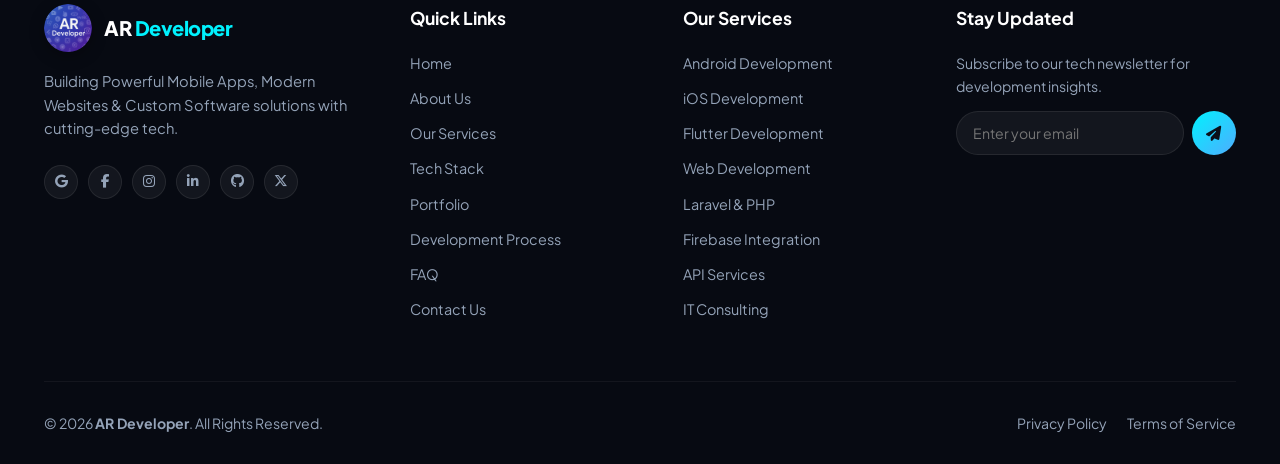
==== commit b805818c: "Update GitHub links in social icons" ====
--- a/index.html
+++ b/index.html
@@ -84,7 +84,7 @@
       <div class="nav-socials">
         <a href="https://g.dev/ardeveloper25" target="_blank" rel="noopener noreferrer" class="nav-social-icon"
           title="Google Developer Profile" aria-label="Google Developer Profile"><i class="fab fa-google"></i></a>
-        <a href="https://github.com/ardeveloper" target="_blank" rel="noopener noreferrer" class="nav-social-icon"
+        <a href="https://github.com/ardevelopers" target="_blank" rel="noopener noreferrer" class="nav-social-icon"
           title="GitHub" aria-label="GitHub"><i class="fab fa-github"></i></a>
         <a href="https://www.linkedin.com/in/ar-devlopers-845097423" target="_blank" rel="noopener noreferrer"
           class="nav-social-icon" title="LinkedIn" aria-label="LinkedIn"><i class="fab fa-linkedin-in"></i></a>
@@ -136,7 +136,7 @@
           class="nav-social-icon"><i class="fab fa-instagram"></i></a>
         <a href="https://www.linkedin.com/in/ar-devlopers-845097423" target="_blank" rel="noopener noreferrer"
           class="nav-social-icon"><i class="fab fa-linkedin-in"></i></a>
-        <a href="https://github.com/ardeveloper" target="_blank" rel="noopener noreferrer" class="nav-social-icon"><i
+        <a href="https://github.com/ardevelopers" target="_blank" rel="noopener noreferrer" class="nav-social-icon"><i
             class="fab fa-github"></i></a>
         <a href="https://x.com/ardeveloper25" target="_blank" rel="noopener noreferrer" class="nav-social-icon"><i
             class="fab fa-x-twitter"></i></a>
@@ -1193,7 +1193,7 @@
               class="nav-social-icon"><i class="fab fa-instagram"></i></a>
             <a href="https://www.linkedin.com/in/ar-devlopers-845097423" target="_blank" rel="noopener noreferrer"
               class="nav-social-icon"><i class="fab fa-linkedin-in"></i></a>
-            <a href="https://github.com/ardeveloper" target="_blank" rel="noopener noreferrer"
+            <a href="https://github.com/ardevelopers" target="_blank" rel="noopener noreferrer"
               class="nav-social-icon"><i class="fab fa-github"></i></a>
             <a href="https://x.com/ardeveloper25" target="_blank" rel="noopener noreferrer" class="nav-social-icon"><i
                 class="fab fa-x-twitter"></i></a>
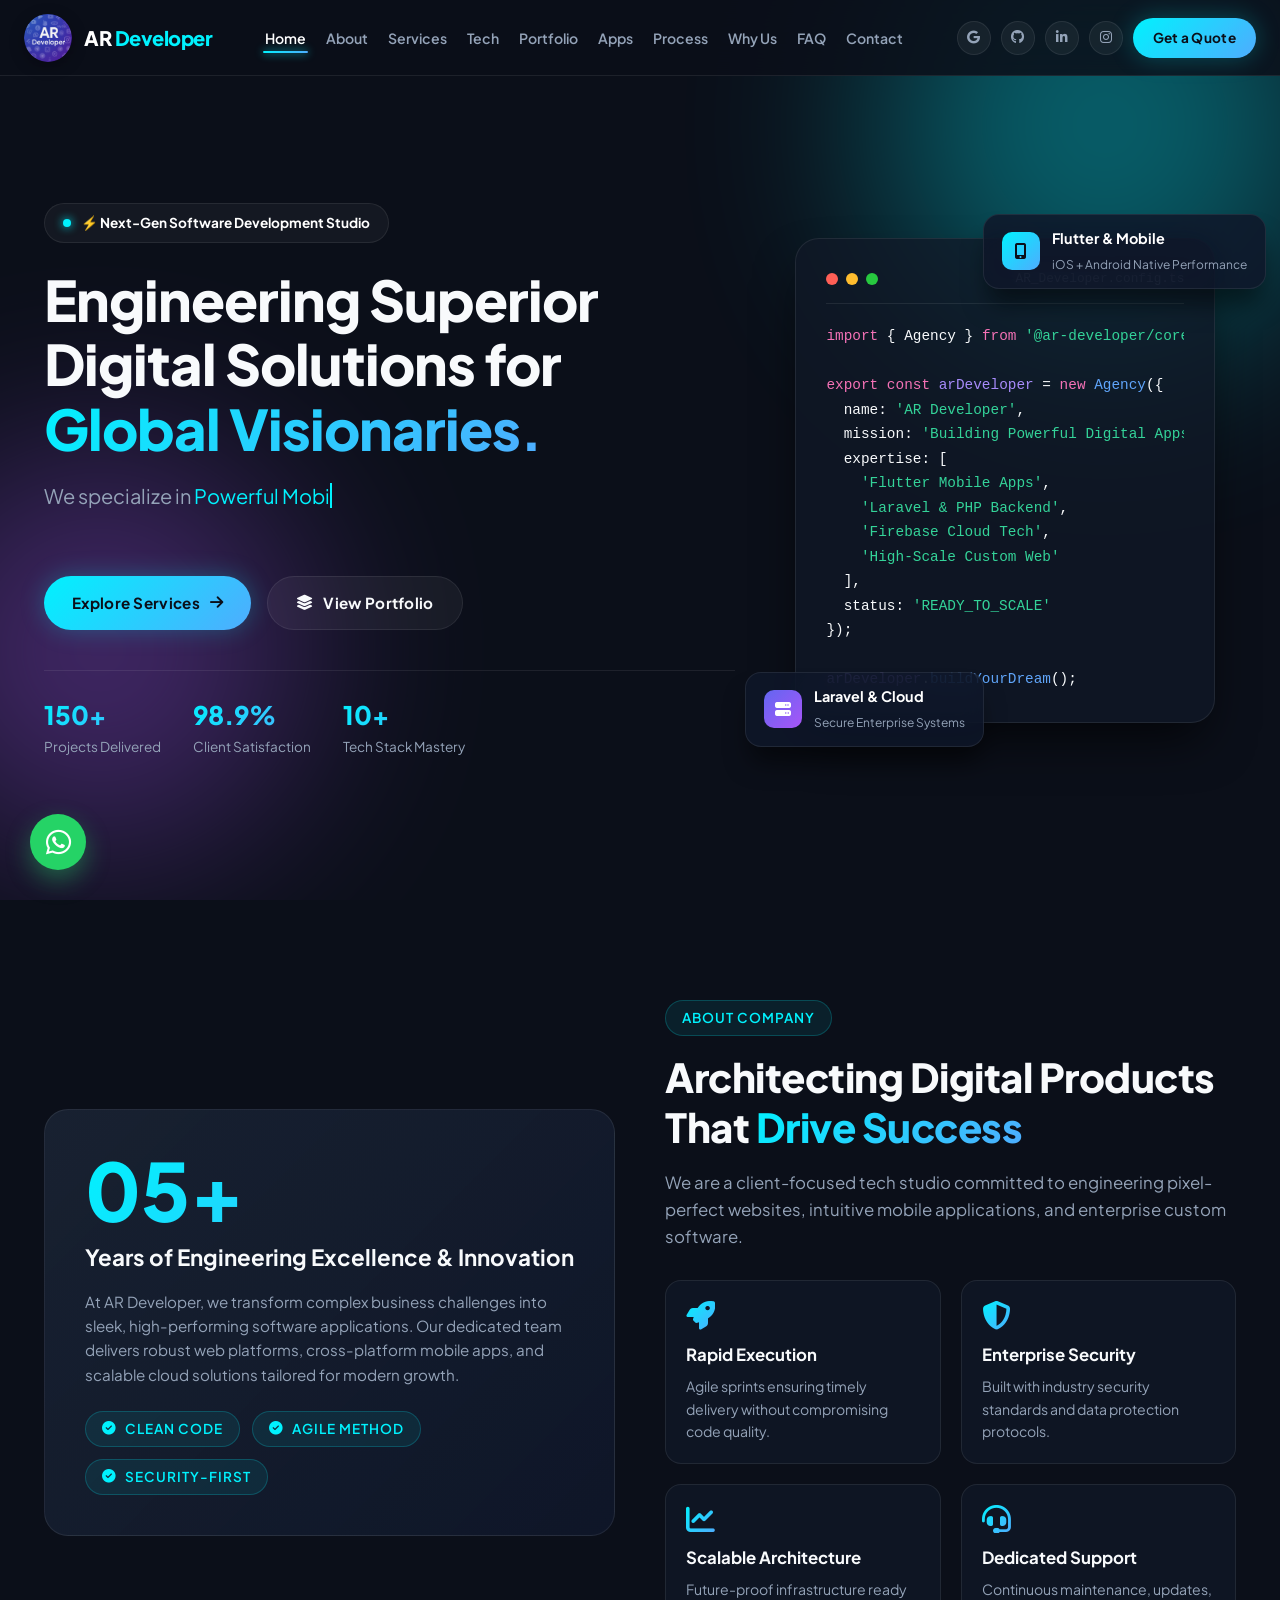
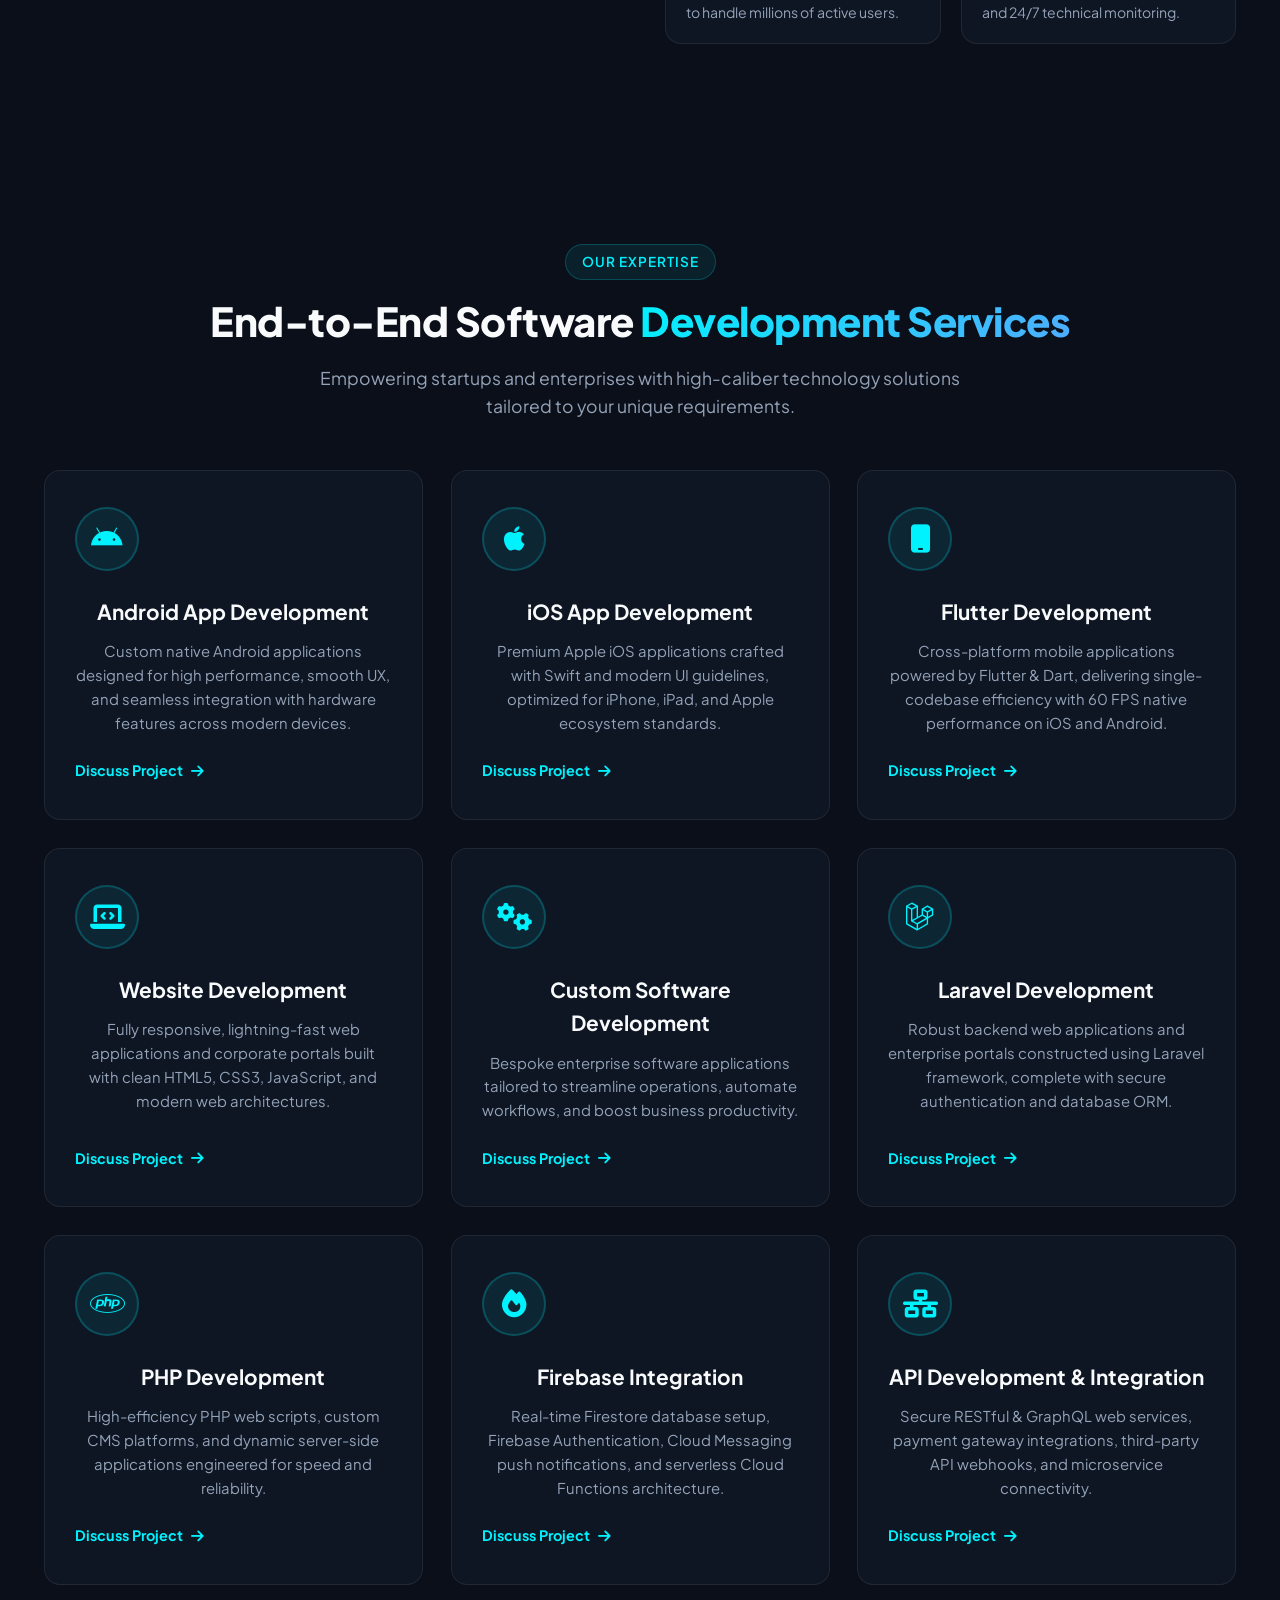
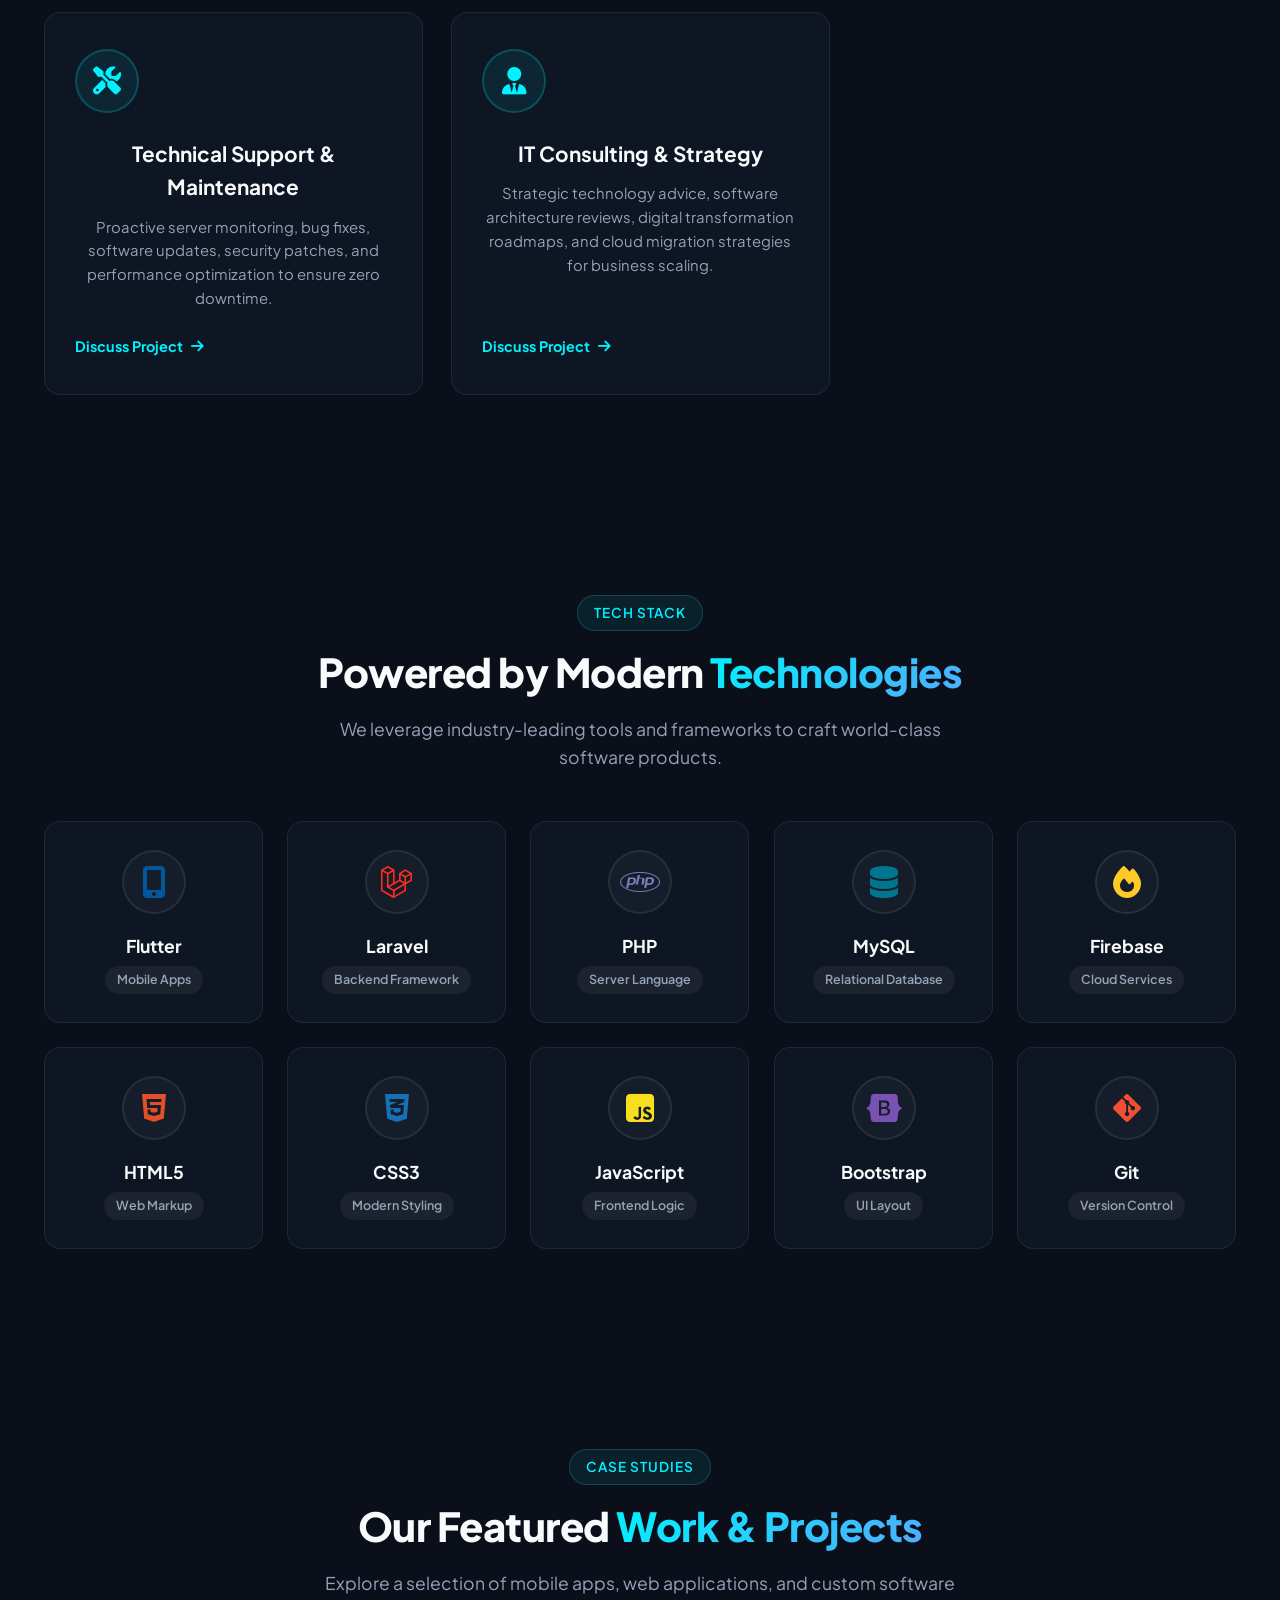
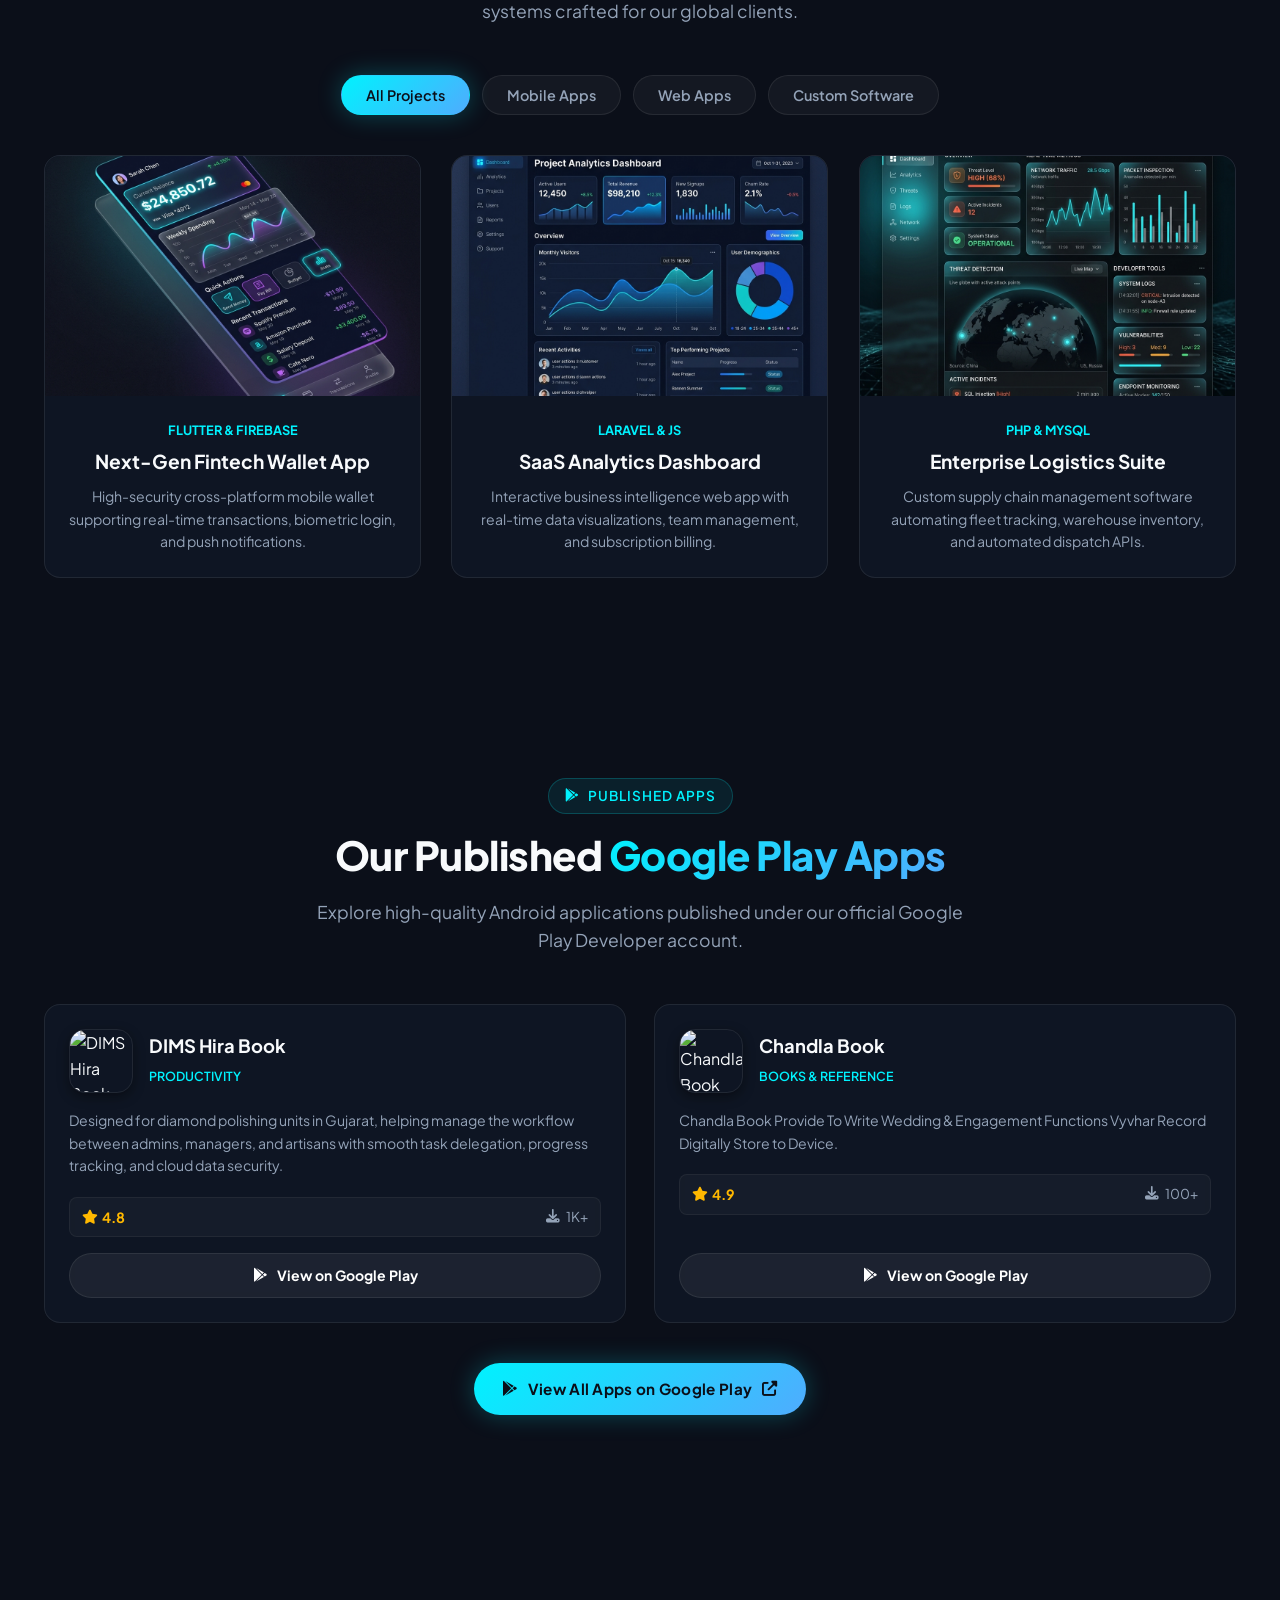
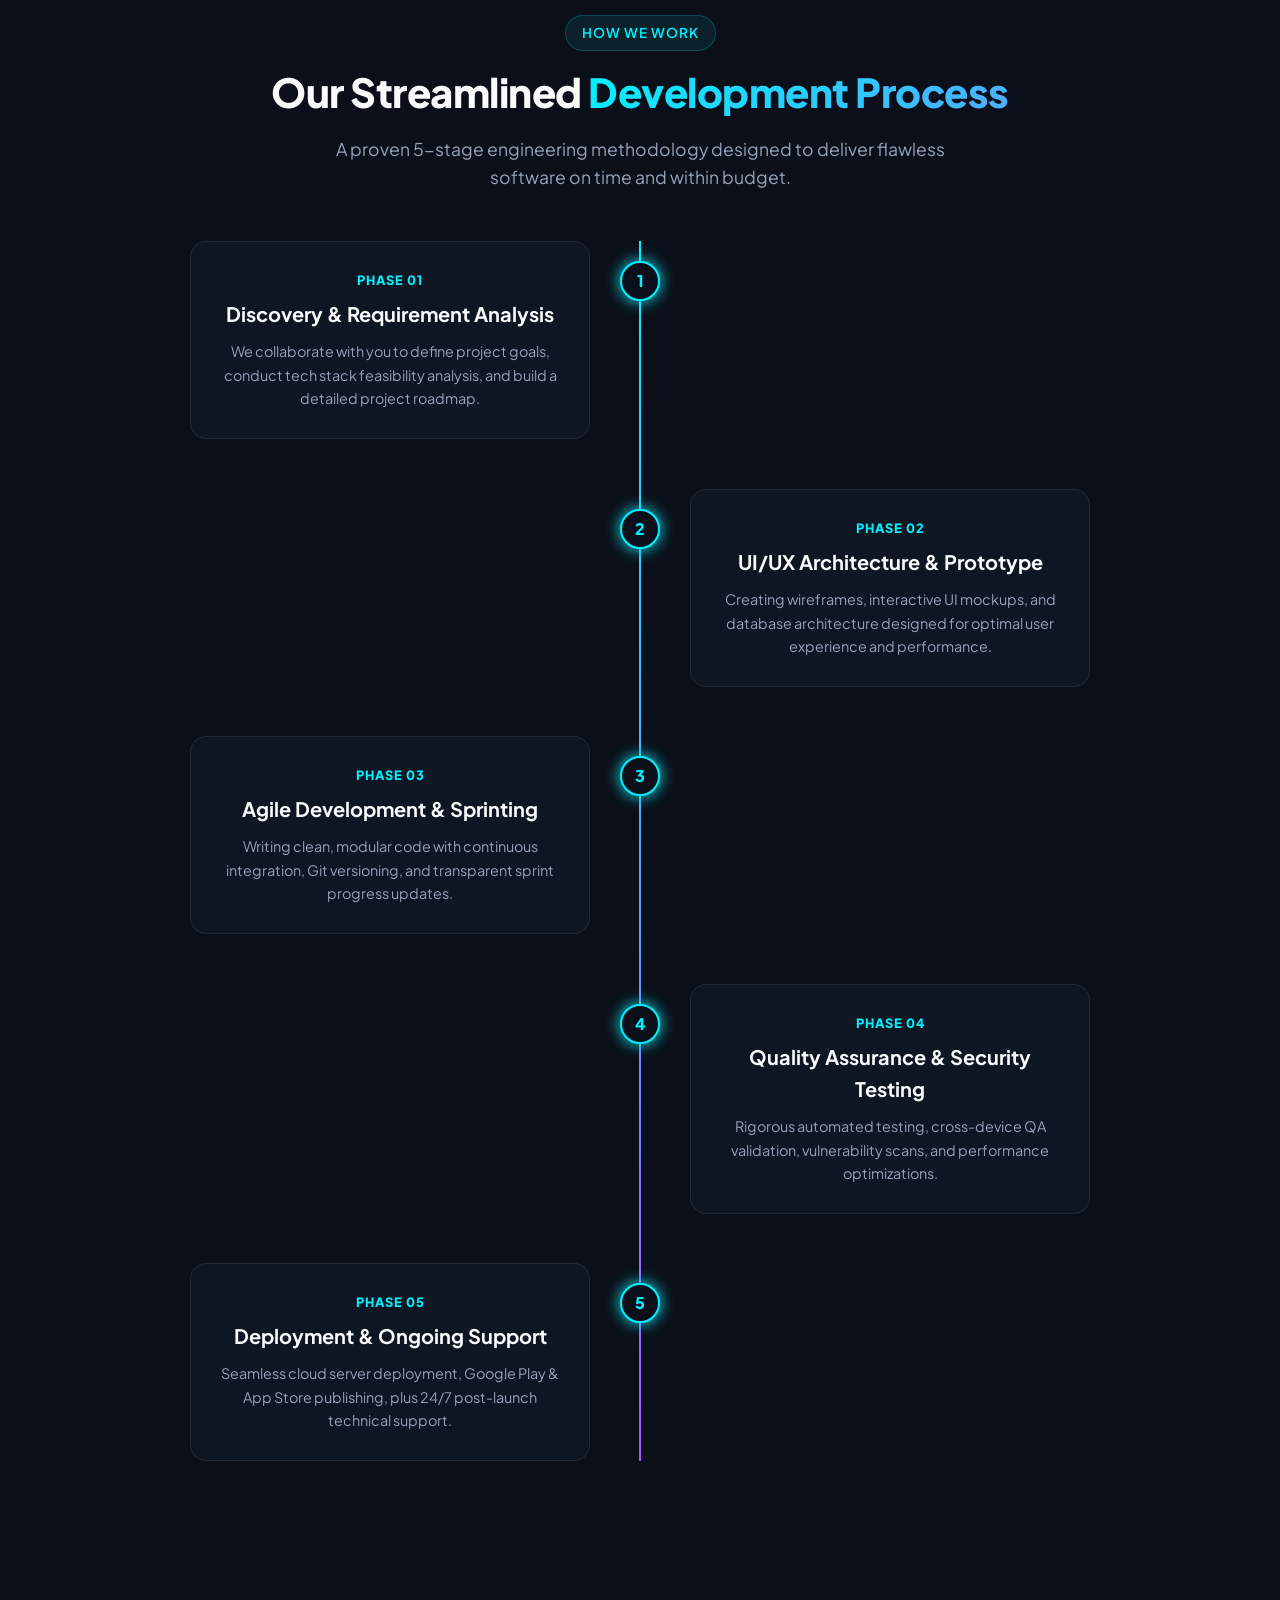
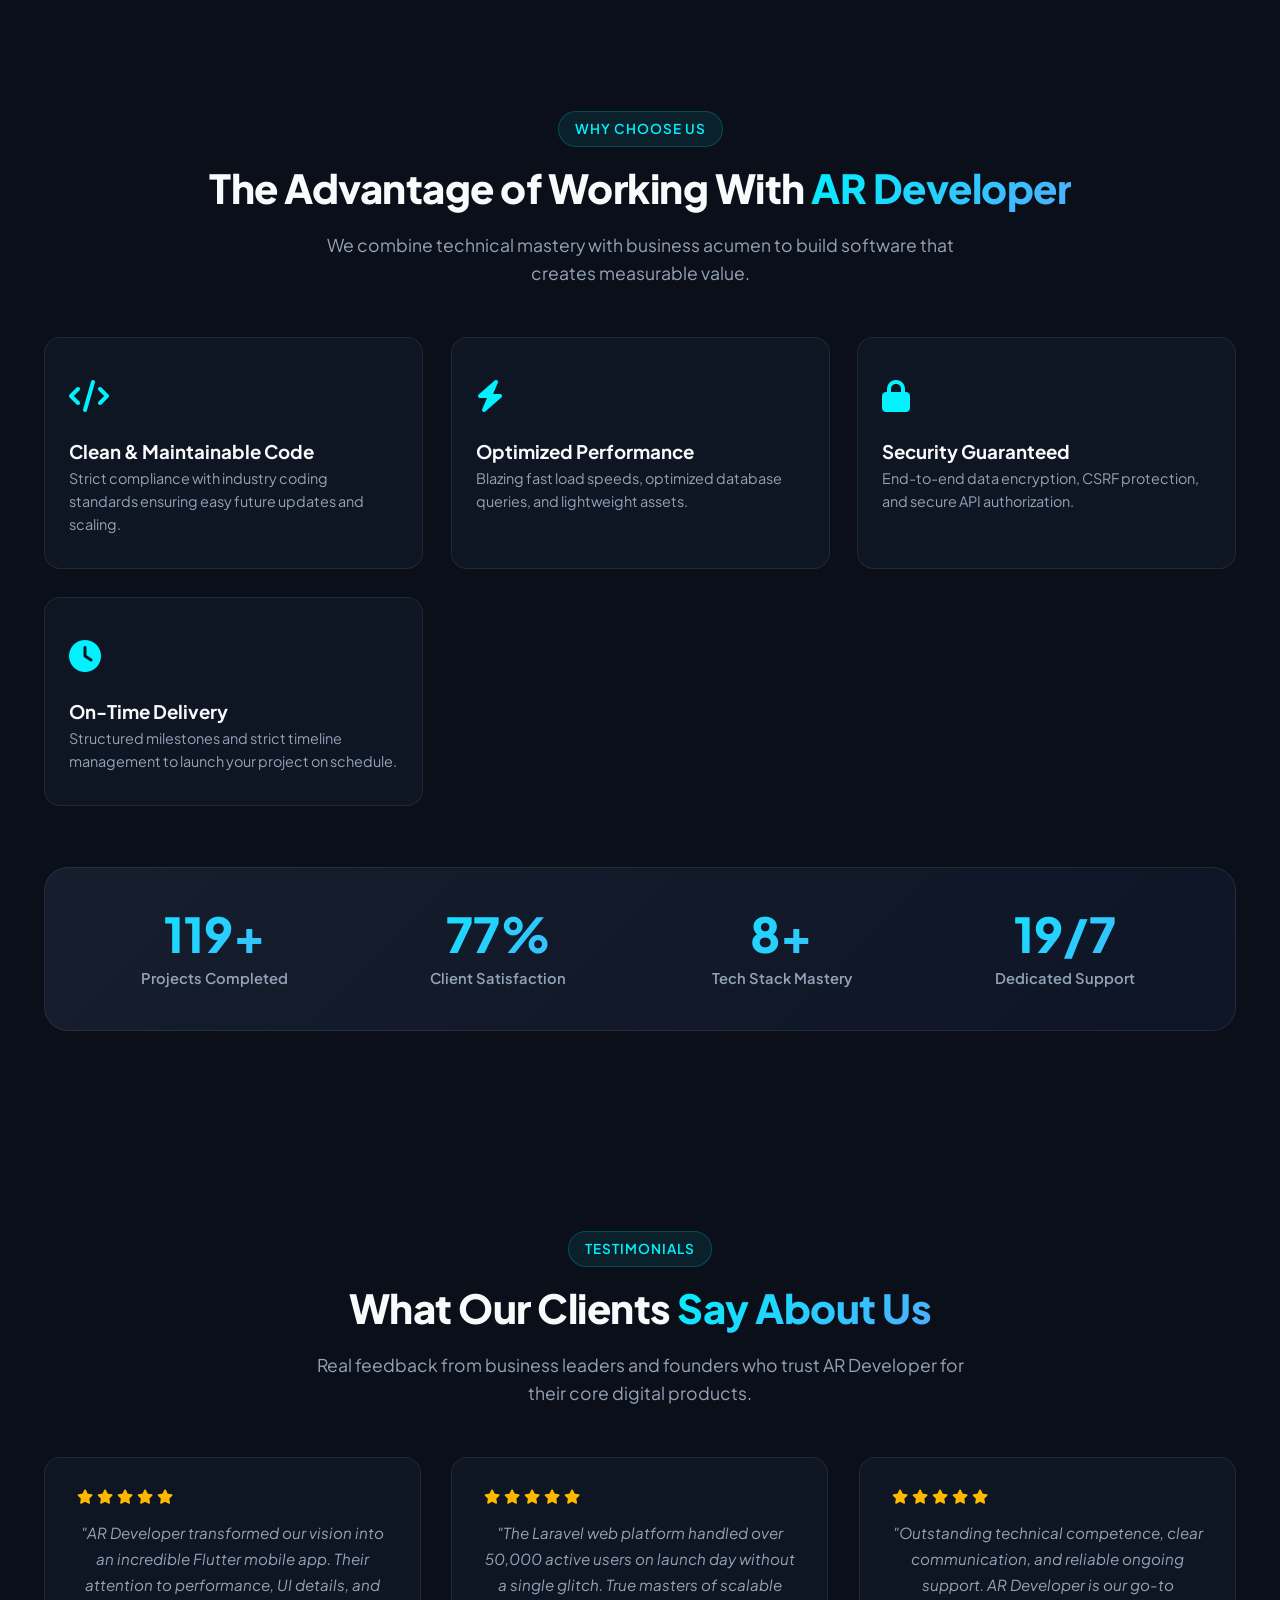
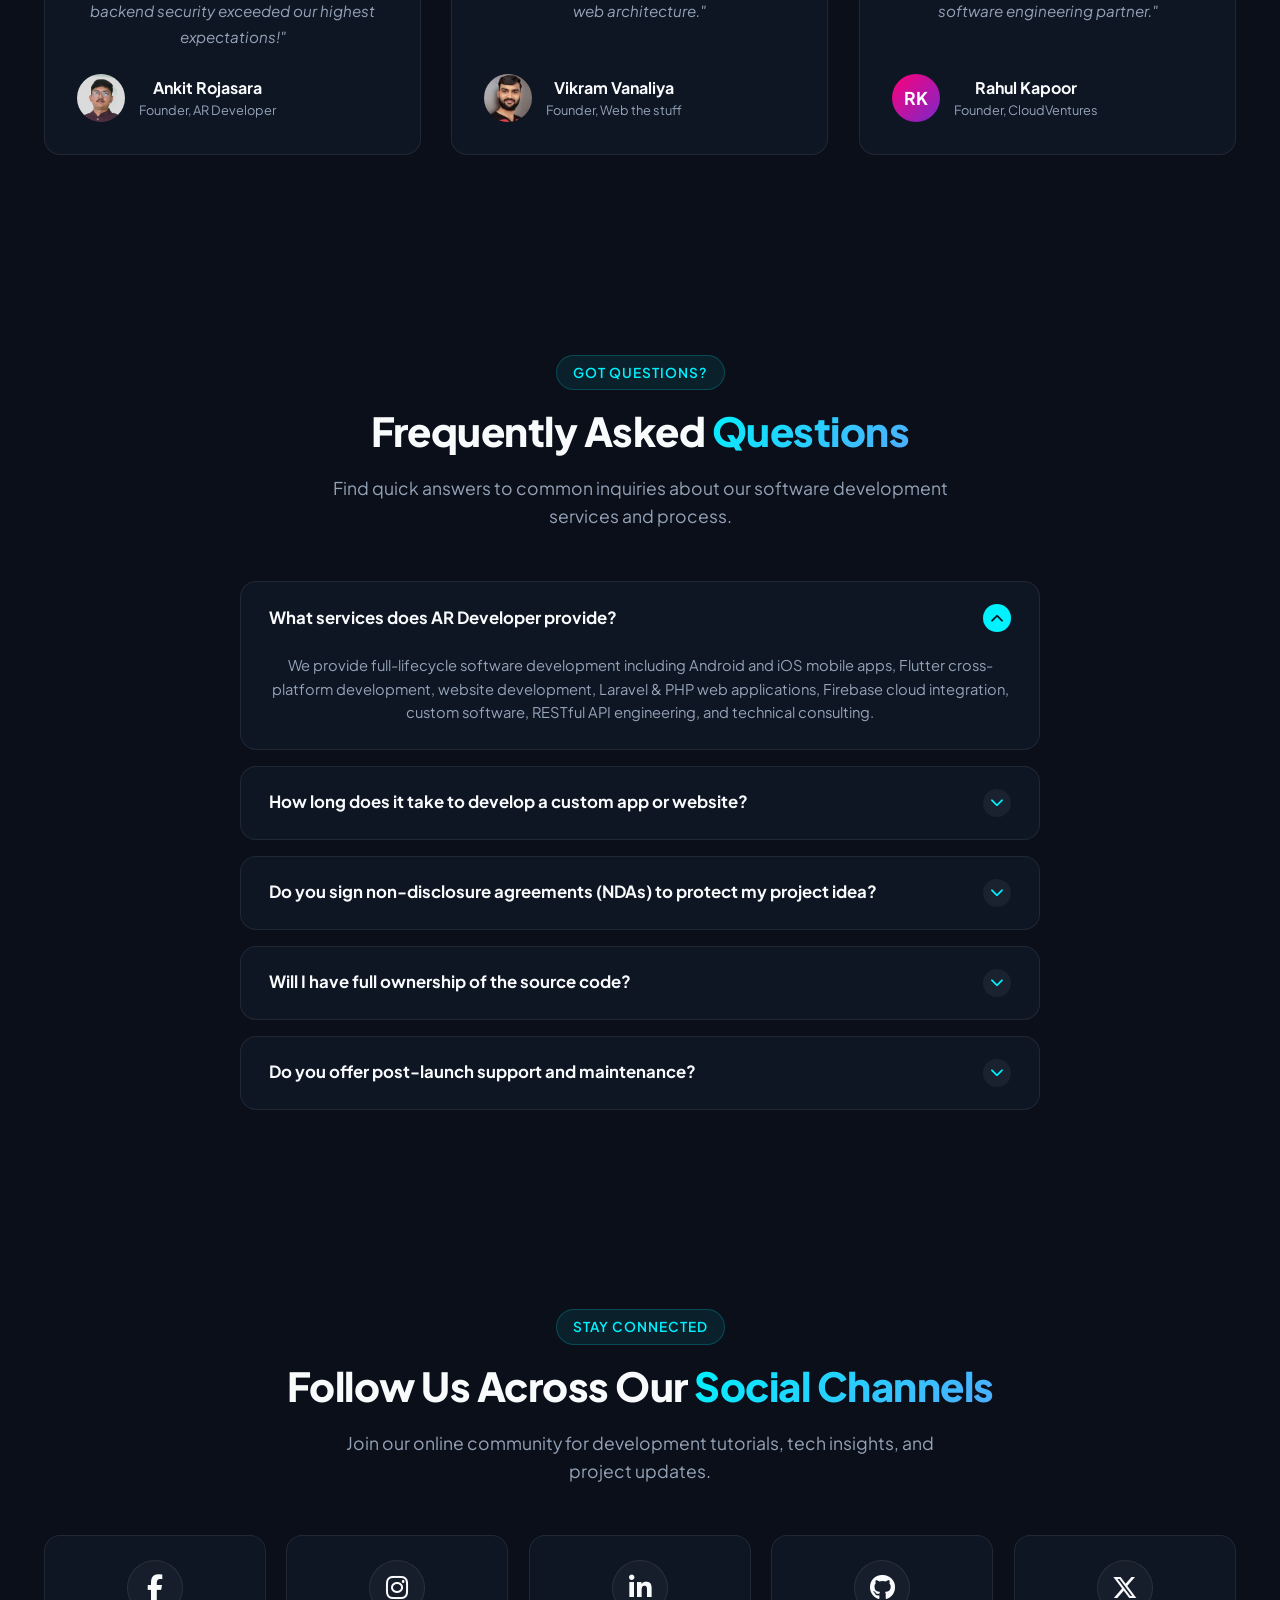
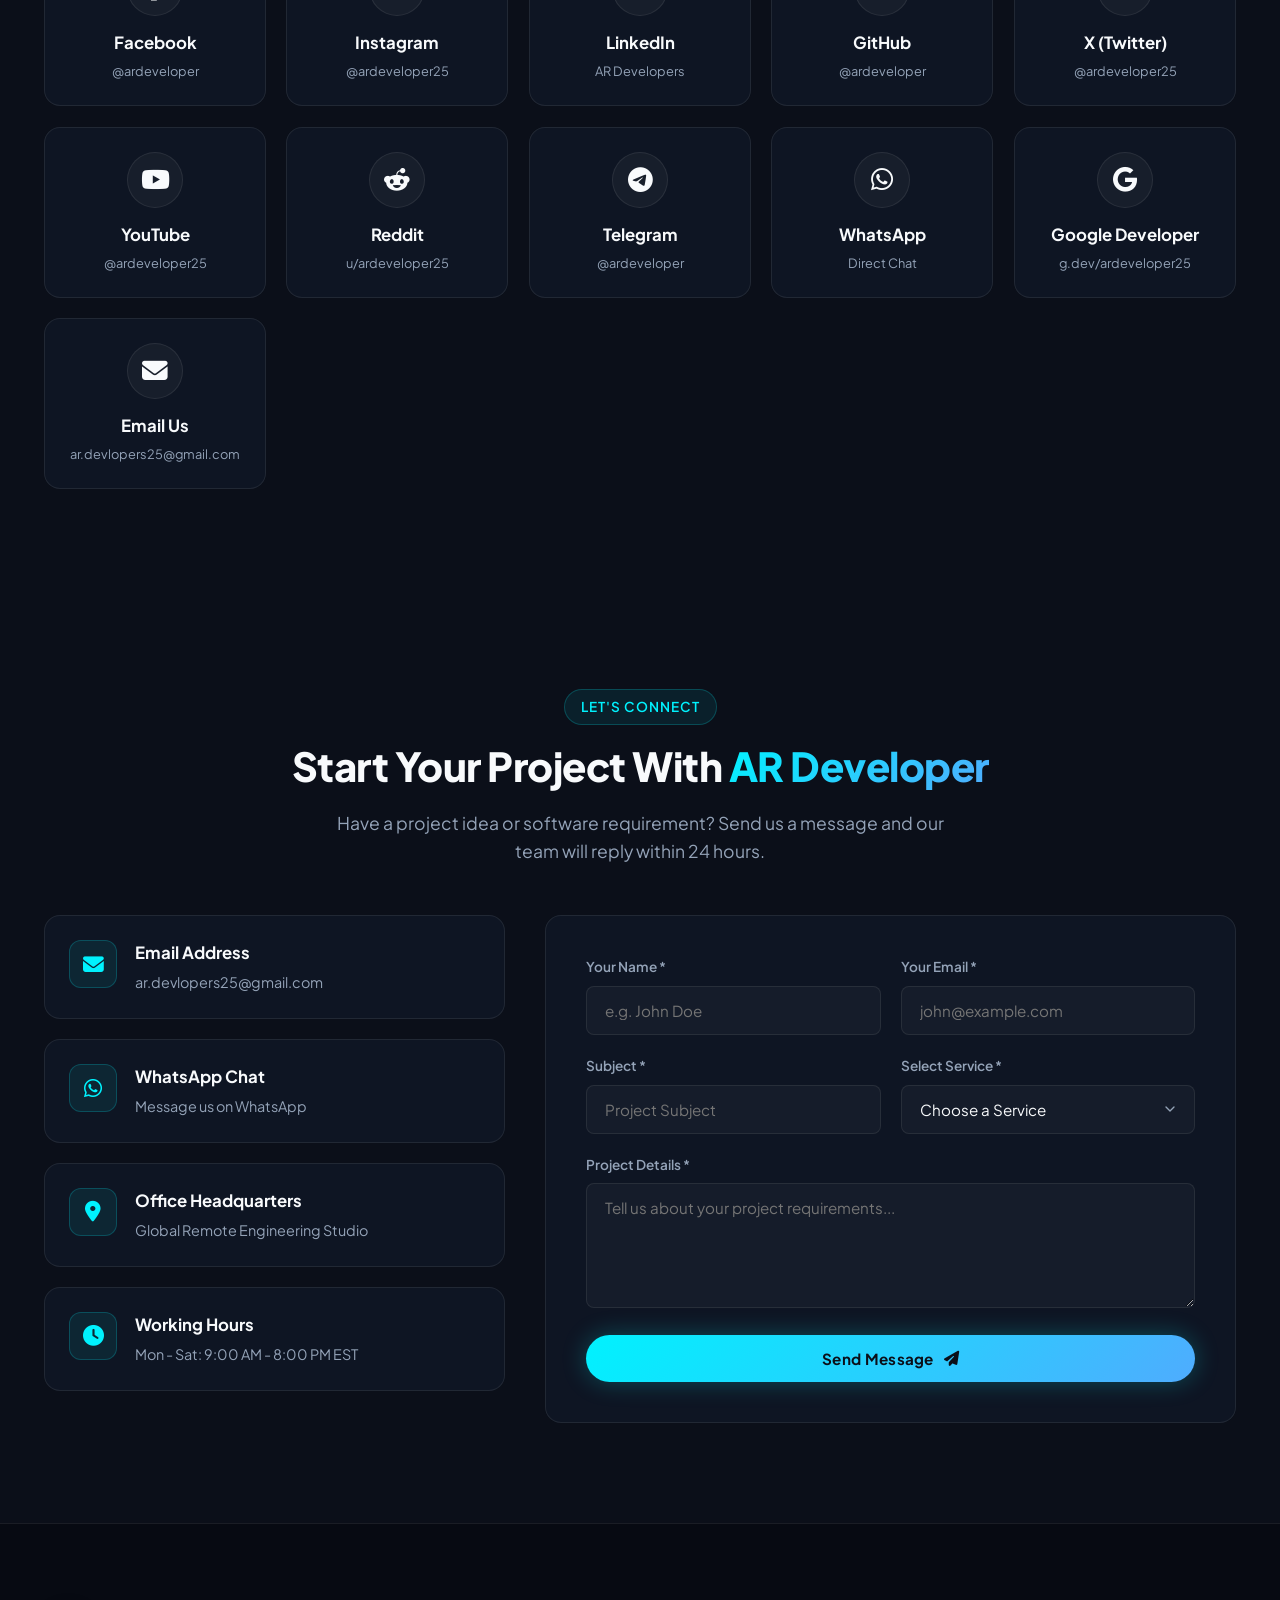
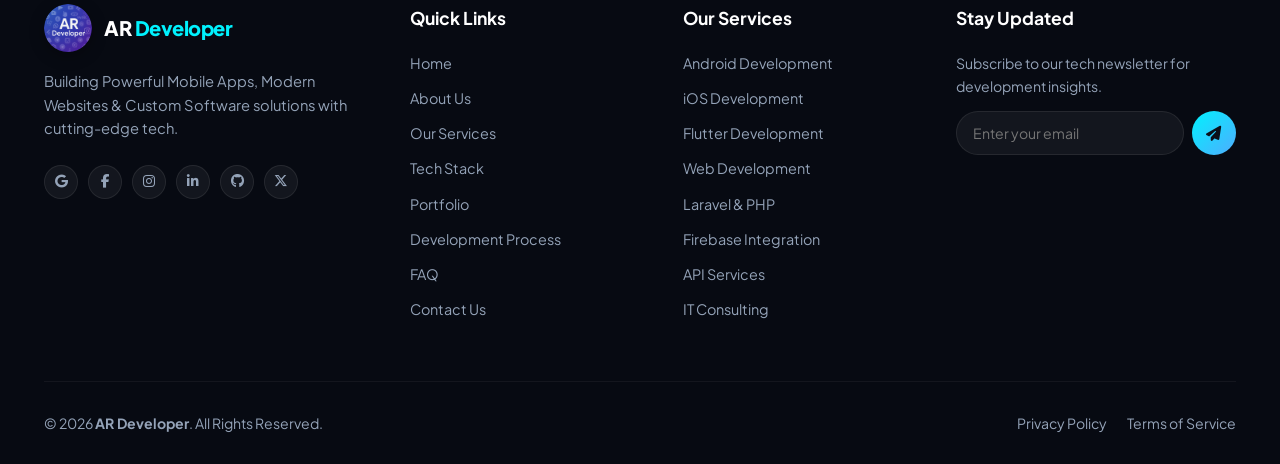
==== commit 62637d0b: "Fix GitHub links in index.html" ====
--- a/index.html
+++ b/index.html
@@ -84,7 +84,7 @@
       <div class="nav-socials">
         <a href="https://g.dev/ardeveloper25" target="_blank" rel="noopener noreferrer" class="nav-social-icon"
           title="Google Developer Profile" aria-label="Google Developer Profile"><i class="fab fa-google"></i></a>
-        <a href="https://github.com/ardevelopers" target="_blank" rel="noopener noreferrer" class="nav-social-icon"
+        <a href="https://github.com/ardevlopers" target="_blank" rel="noopener noreferrer" class="nav-social-icon"
           title="GitHub" aria-label="GitHub"><i class="fab fa-github"></i></a>
         <a href="https://www.linkedin.com/in/ar-devlopers-845097423" target="_blank" rel="noopener noreferrer"
           class="nav-social-icon" title="LinkedIn" aria-label="LinkedIn"><i class="fab fa-linkedin-in"></i></a>
@@ -136,7 +136,7 @@
           class="nav-social-icon"><i class="fab fa-instagram"></i></a>
         <a href="https://www.linkedin.com/in/ar-devlopers-845097423" target="_blank" rel="noopener noreferrer"
           class="nav-social-icon"><i class="fab fa-linkedin-in"></i></a>
-        <a href="https://github.com/ardevelopers" target="_blank" rel="noopener noreferrer" class="nav-social-icon"><i
+        <a href="https://github.com/ardevlopers" target="_blank" rel="noopener noreferrer" class="nav-social-icon"><i
             class="fab fa-github"></i></a>
         <a href="https://x.com/ardeveloper25" target="_blank" rel="noopener noreferrer" class="nav-social-icon"><i
             class="fab fa-x-twitter"></i></a>
@@ -1193,7 +1193,7 @@
               class="nav-social-icon"><i class="fab fa-instagram"></i></a>
             <a href="https://www.linkedin.com/in/ar-devlopers-845097423" target="_blank" rel="noopener noreferrer"
               class="nav-social-icon"><i class="fab fa-linkedin-in"></i></a>
-            <a href="https://github.com/ardevelopers" target="_blank" rel="noopener noreferrer"
+            <a href="https://github.com/ardevlopers" target="_blank" rel="noopener noreferrer"
               class="nav-social-icon"><i class="fab fa-github"></i></a>
             <a href="https://x.com/ardeveloper25" target="_blank" rel="noopener noreferrer" class="nav-social-icon"><i
                 class="fab fa-x-twitter"></i></a>
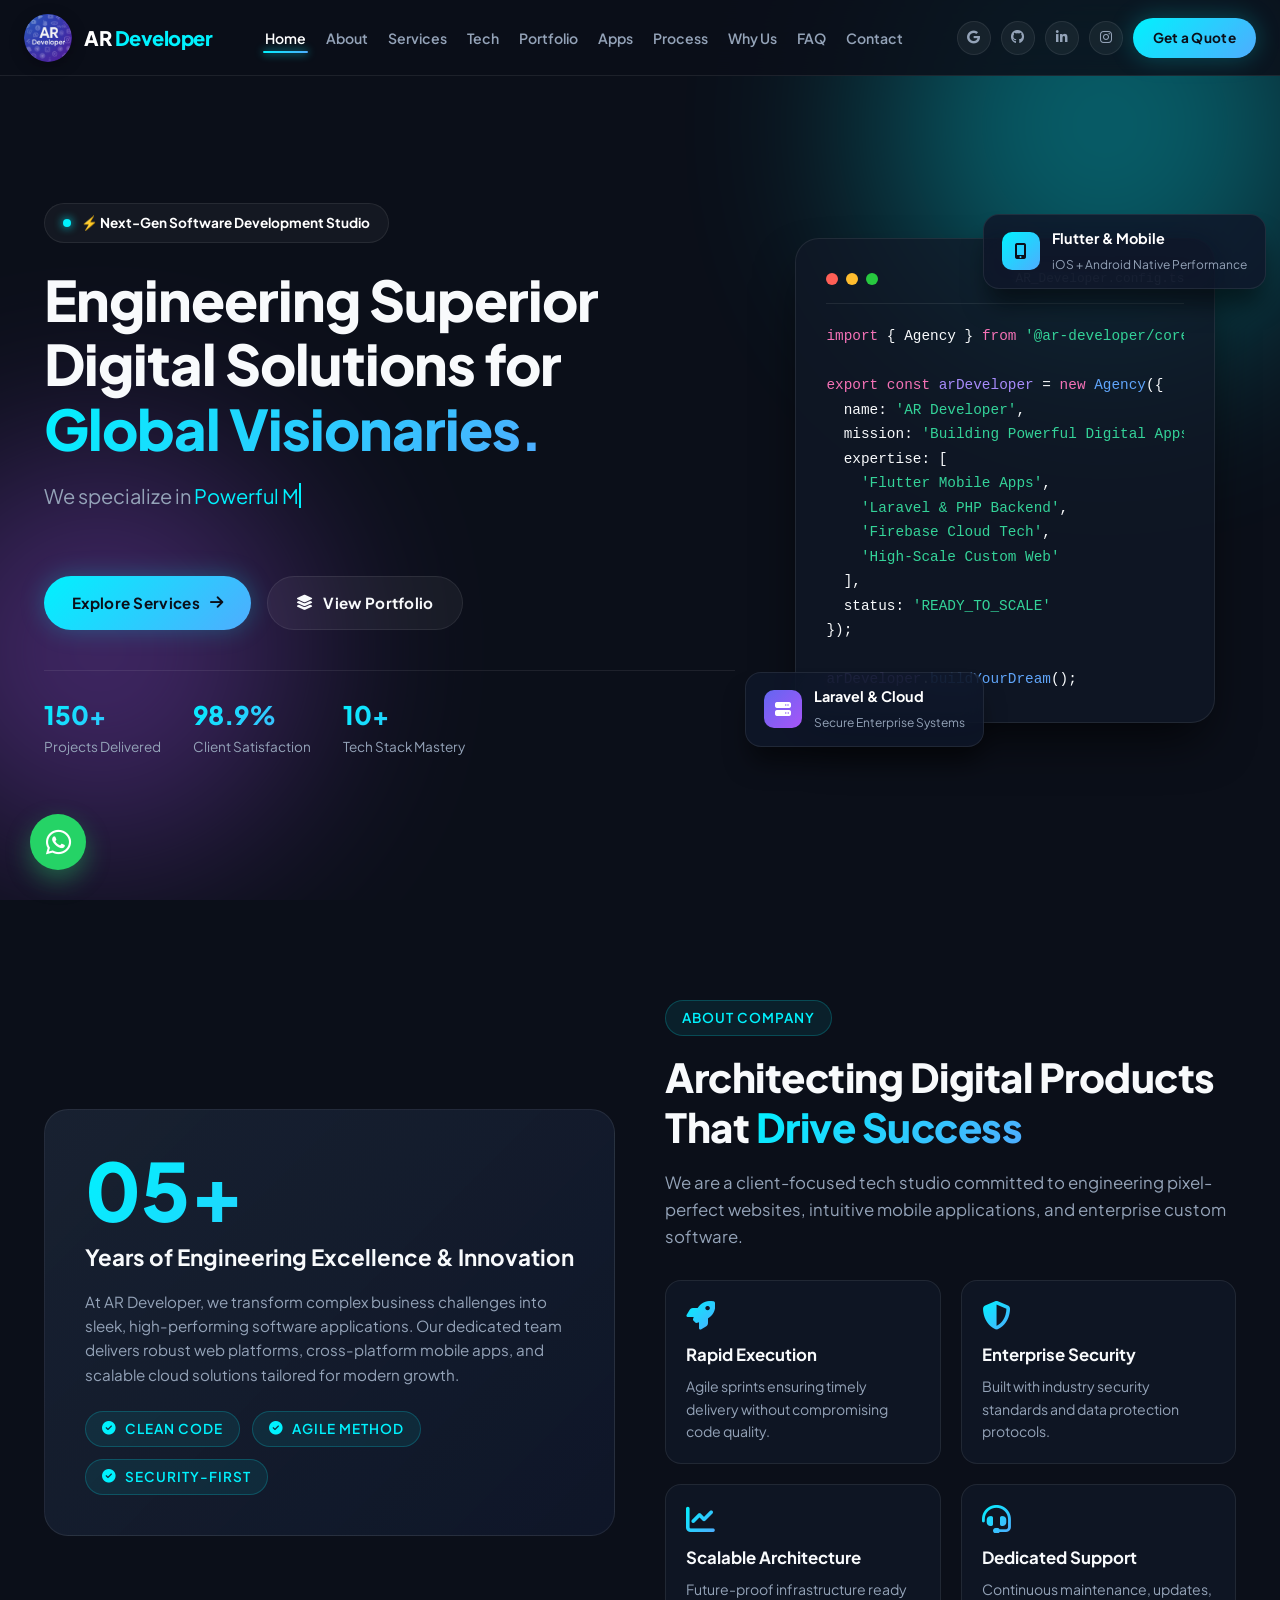
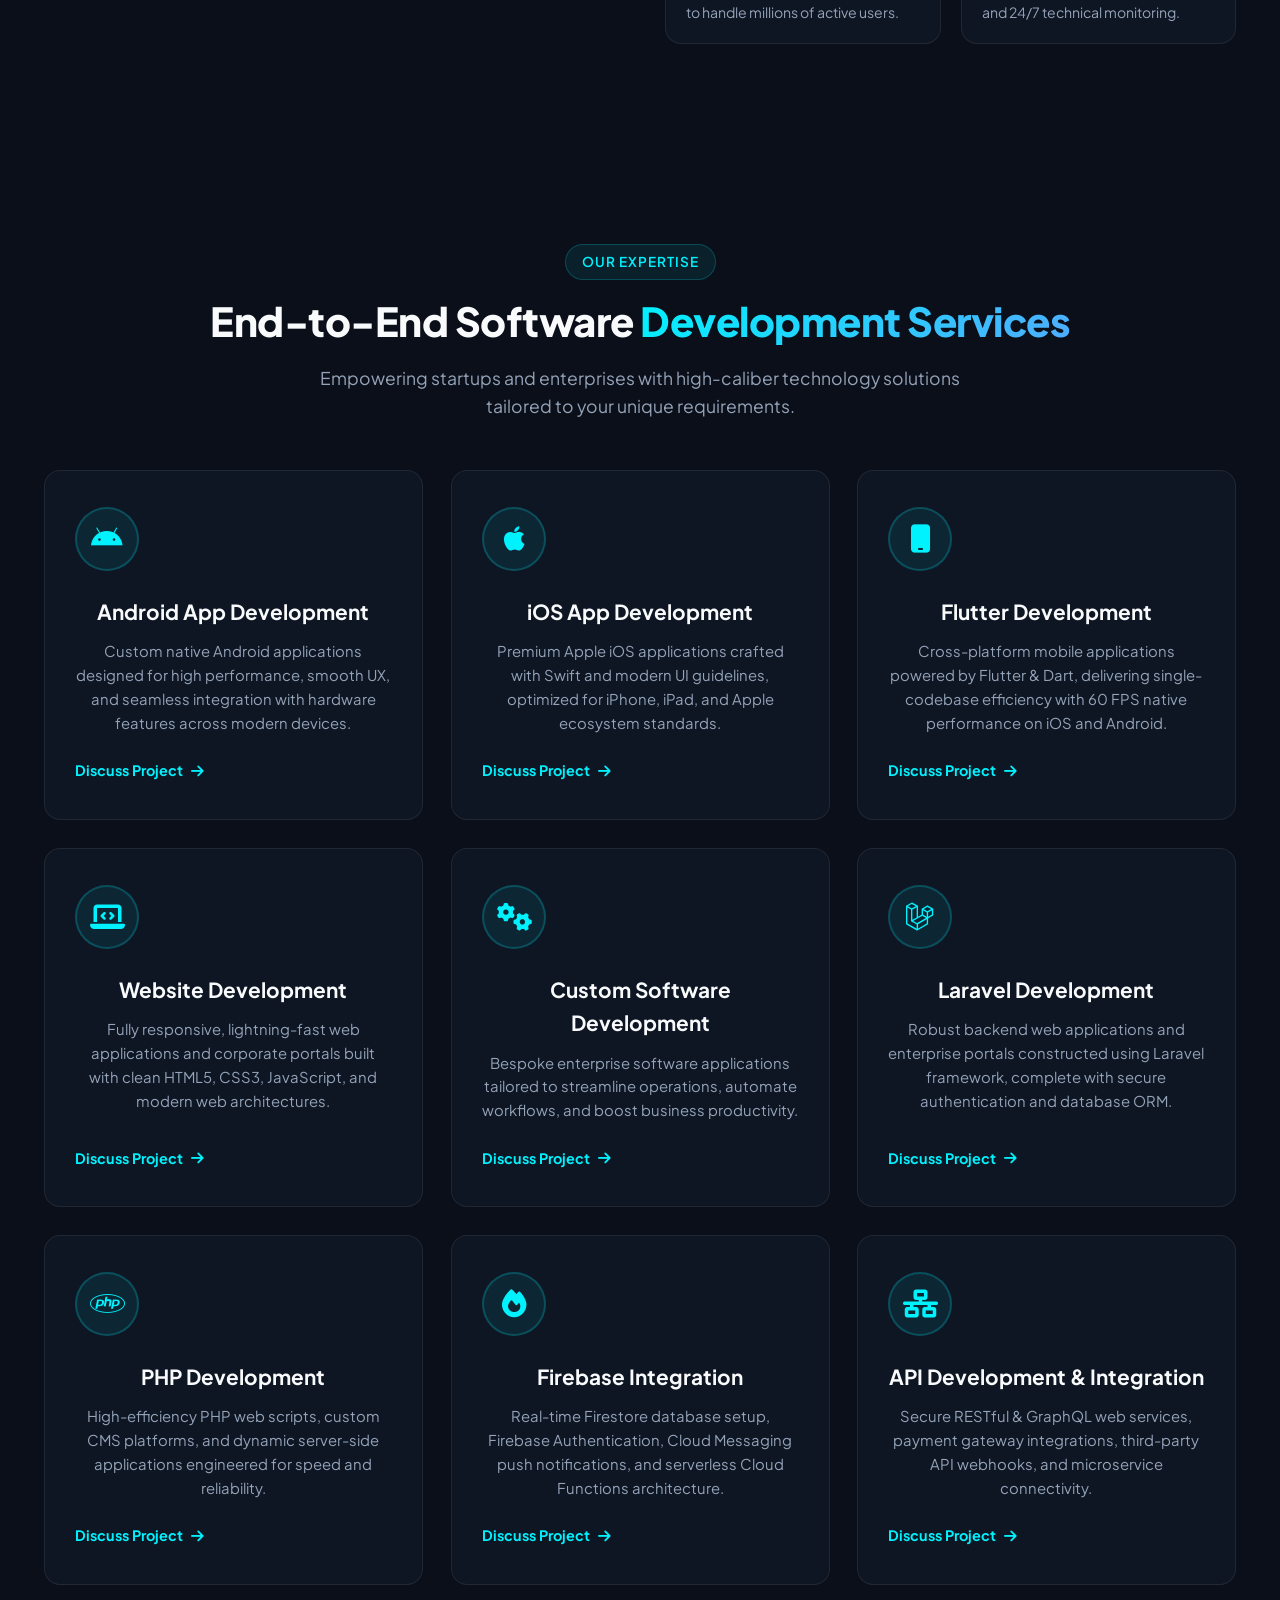
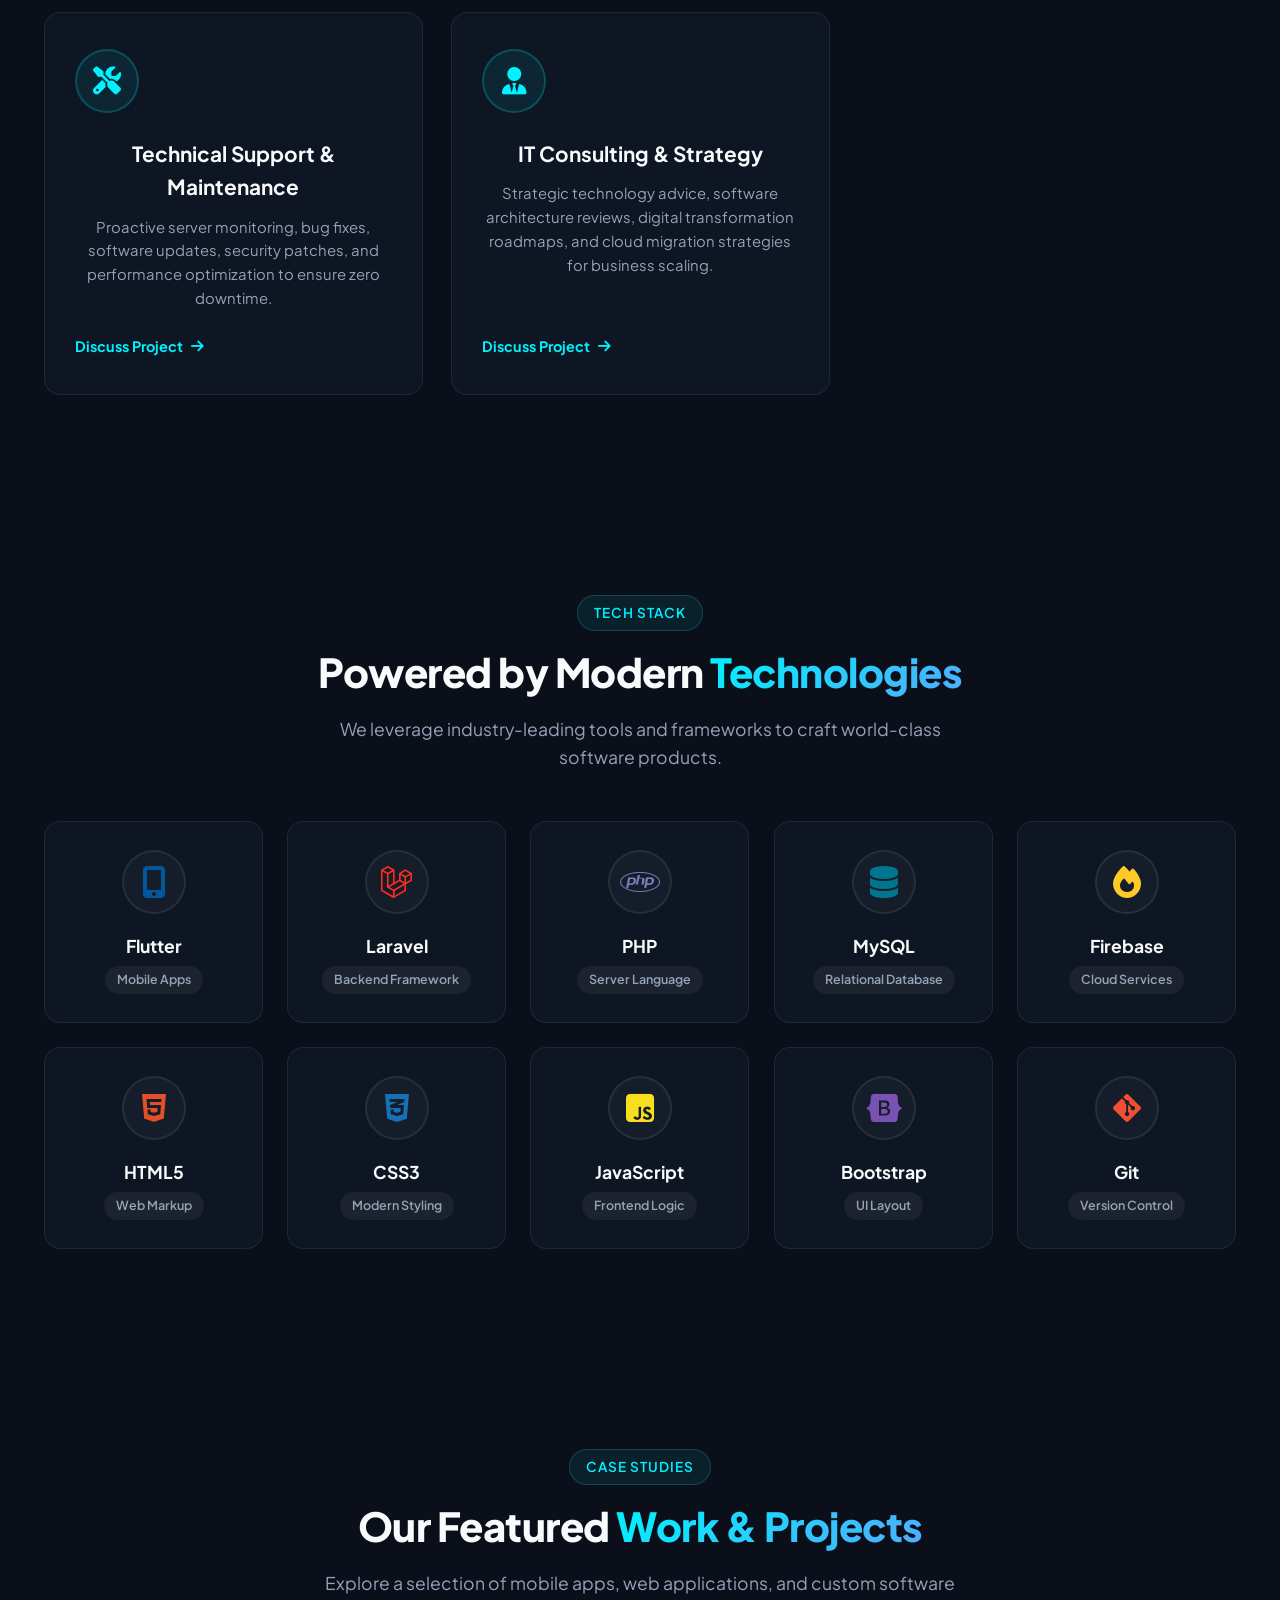
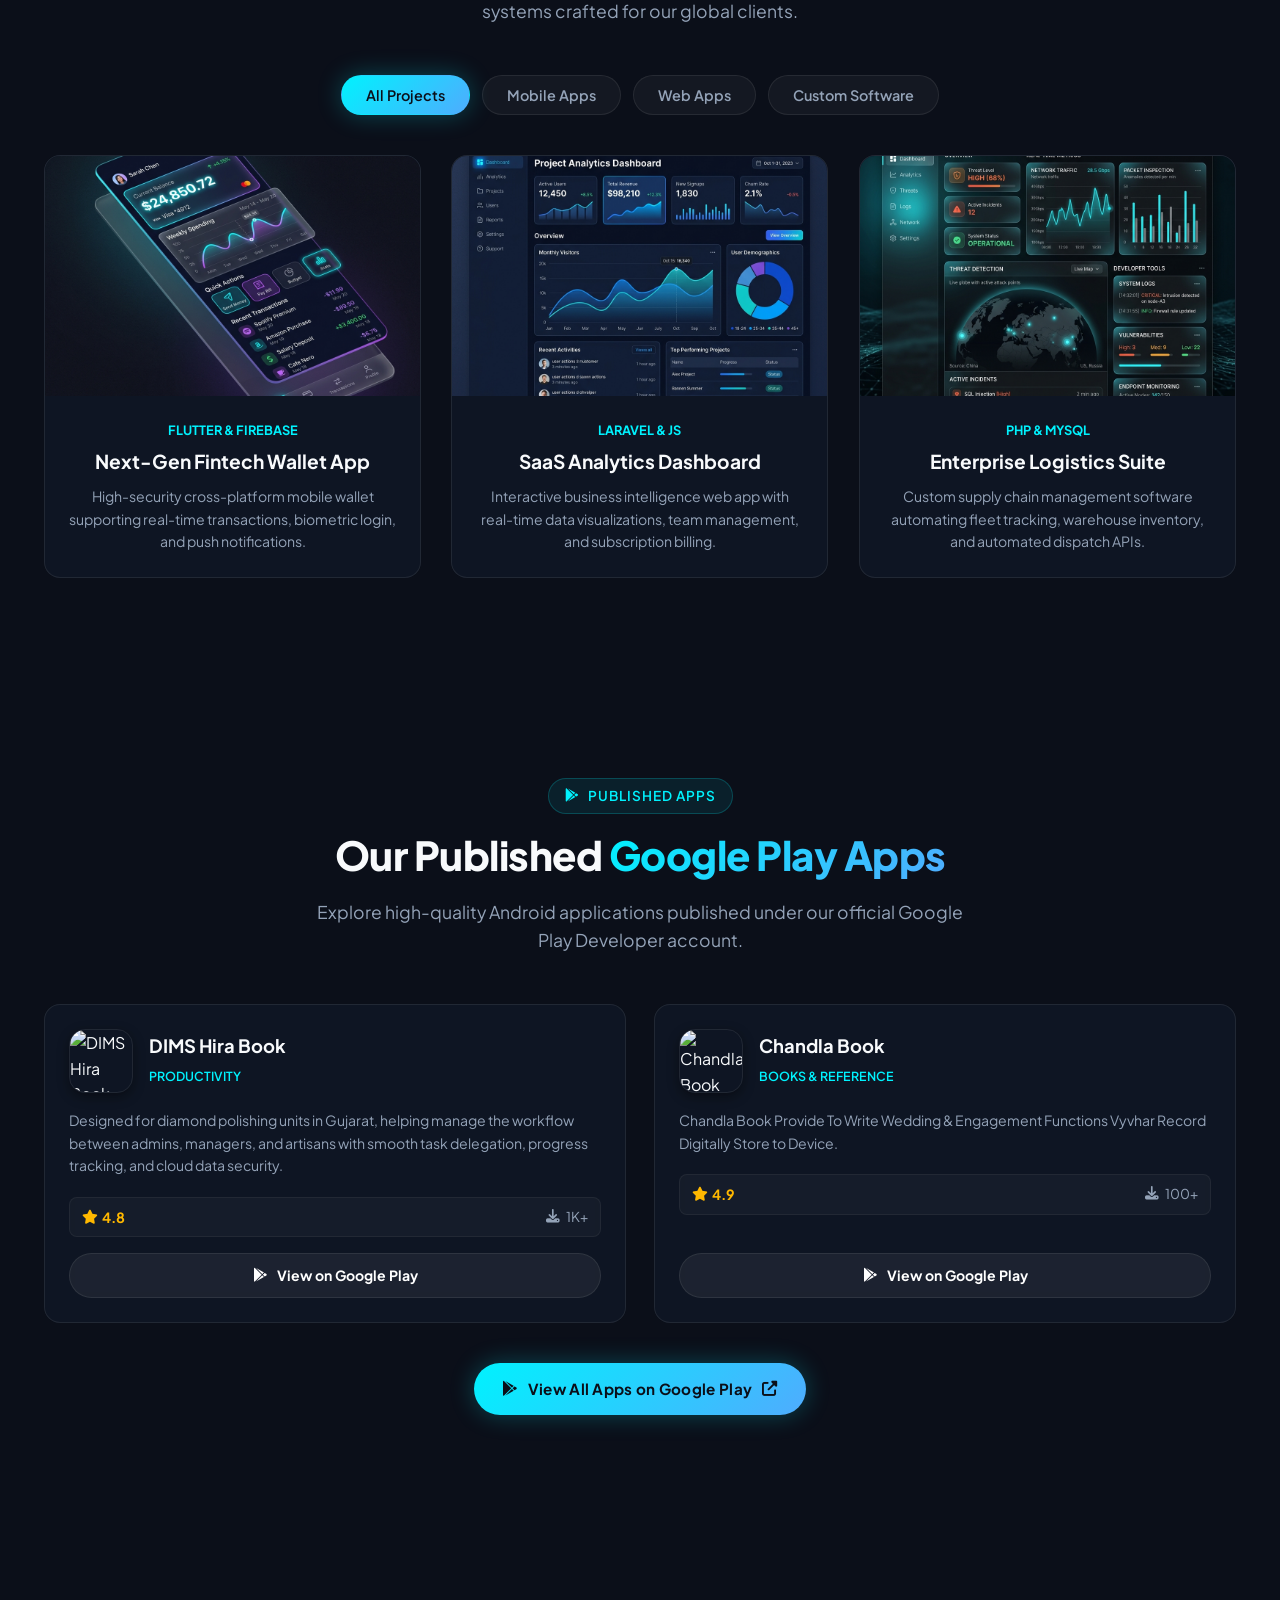
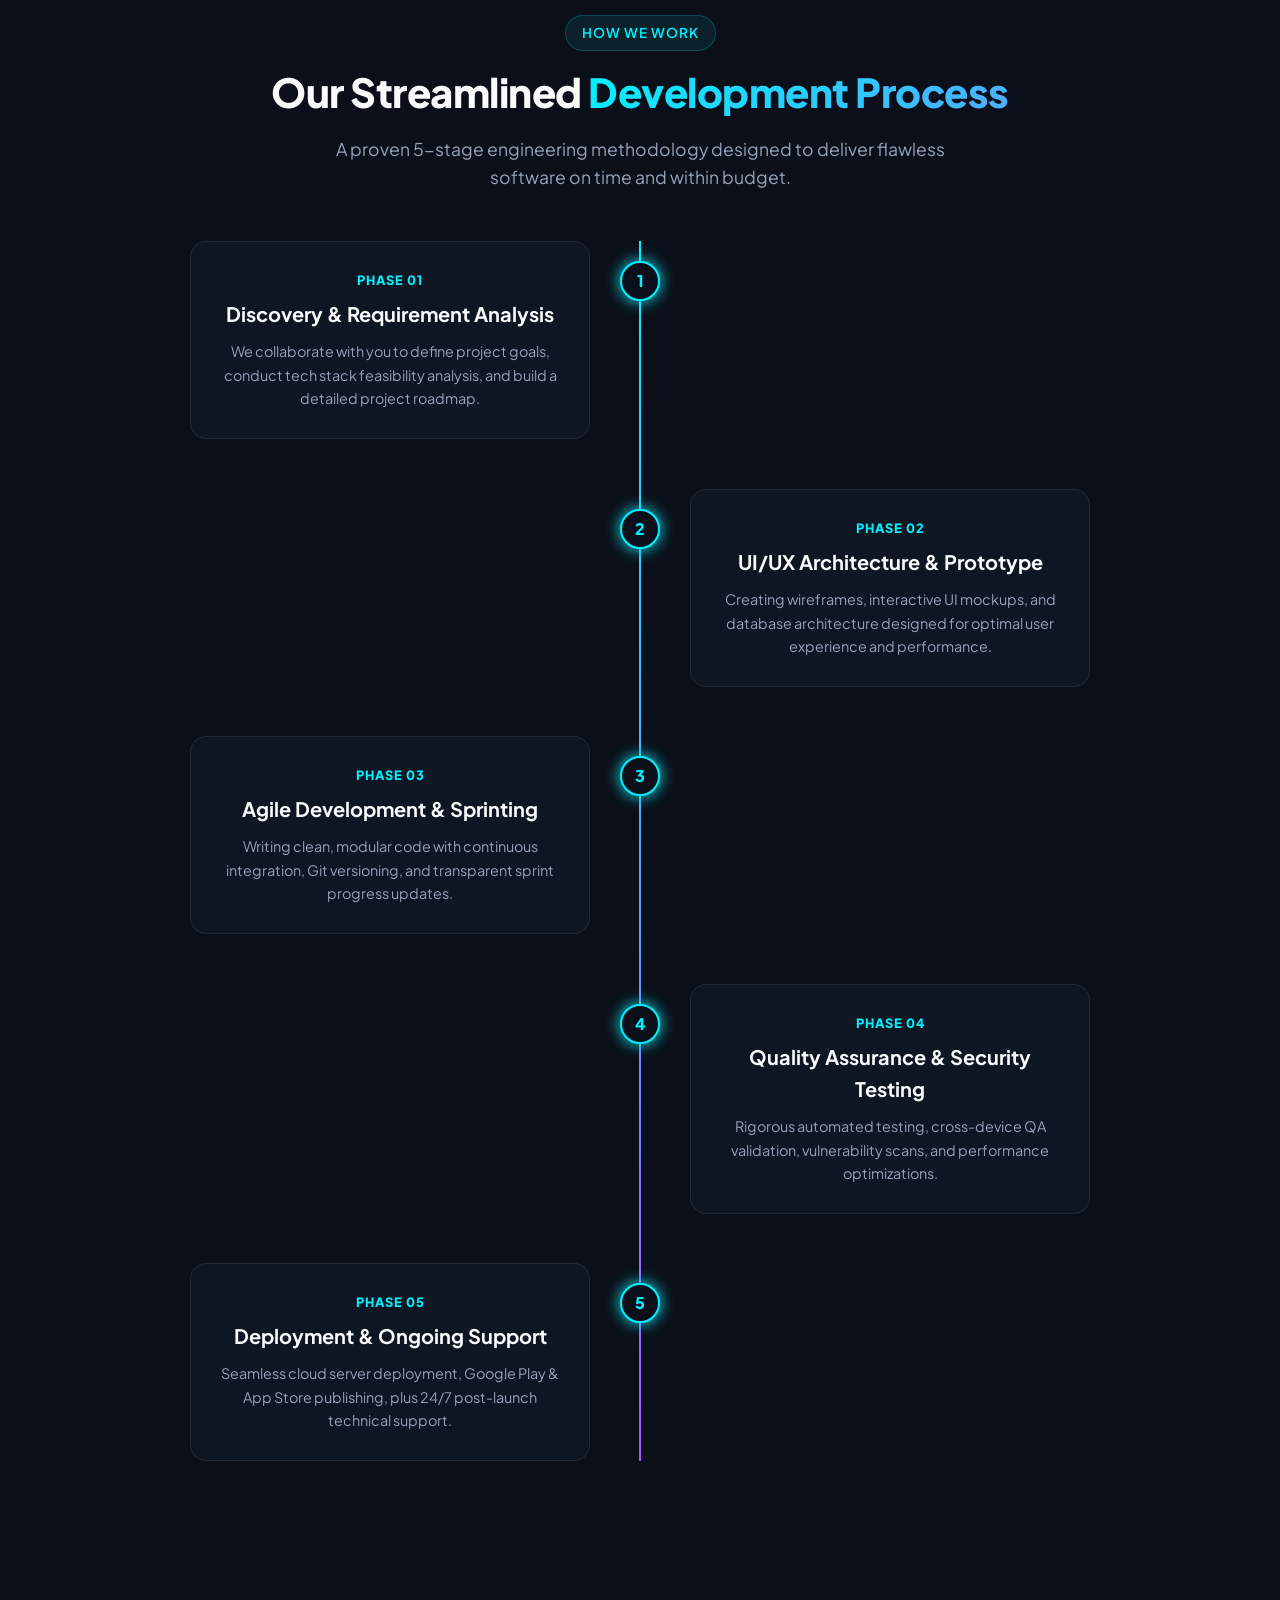
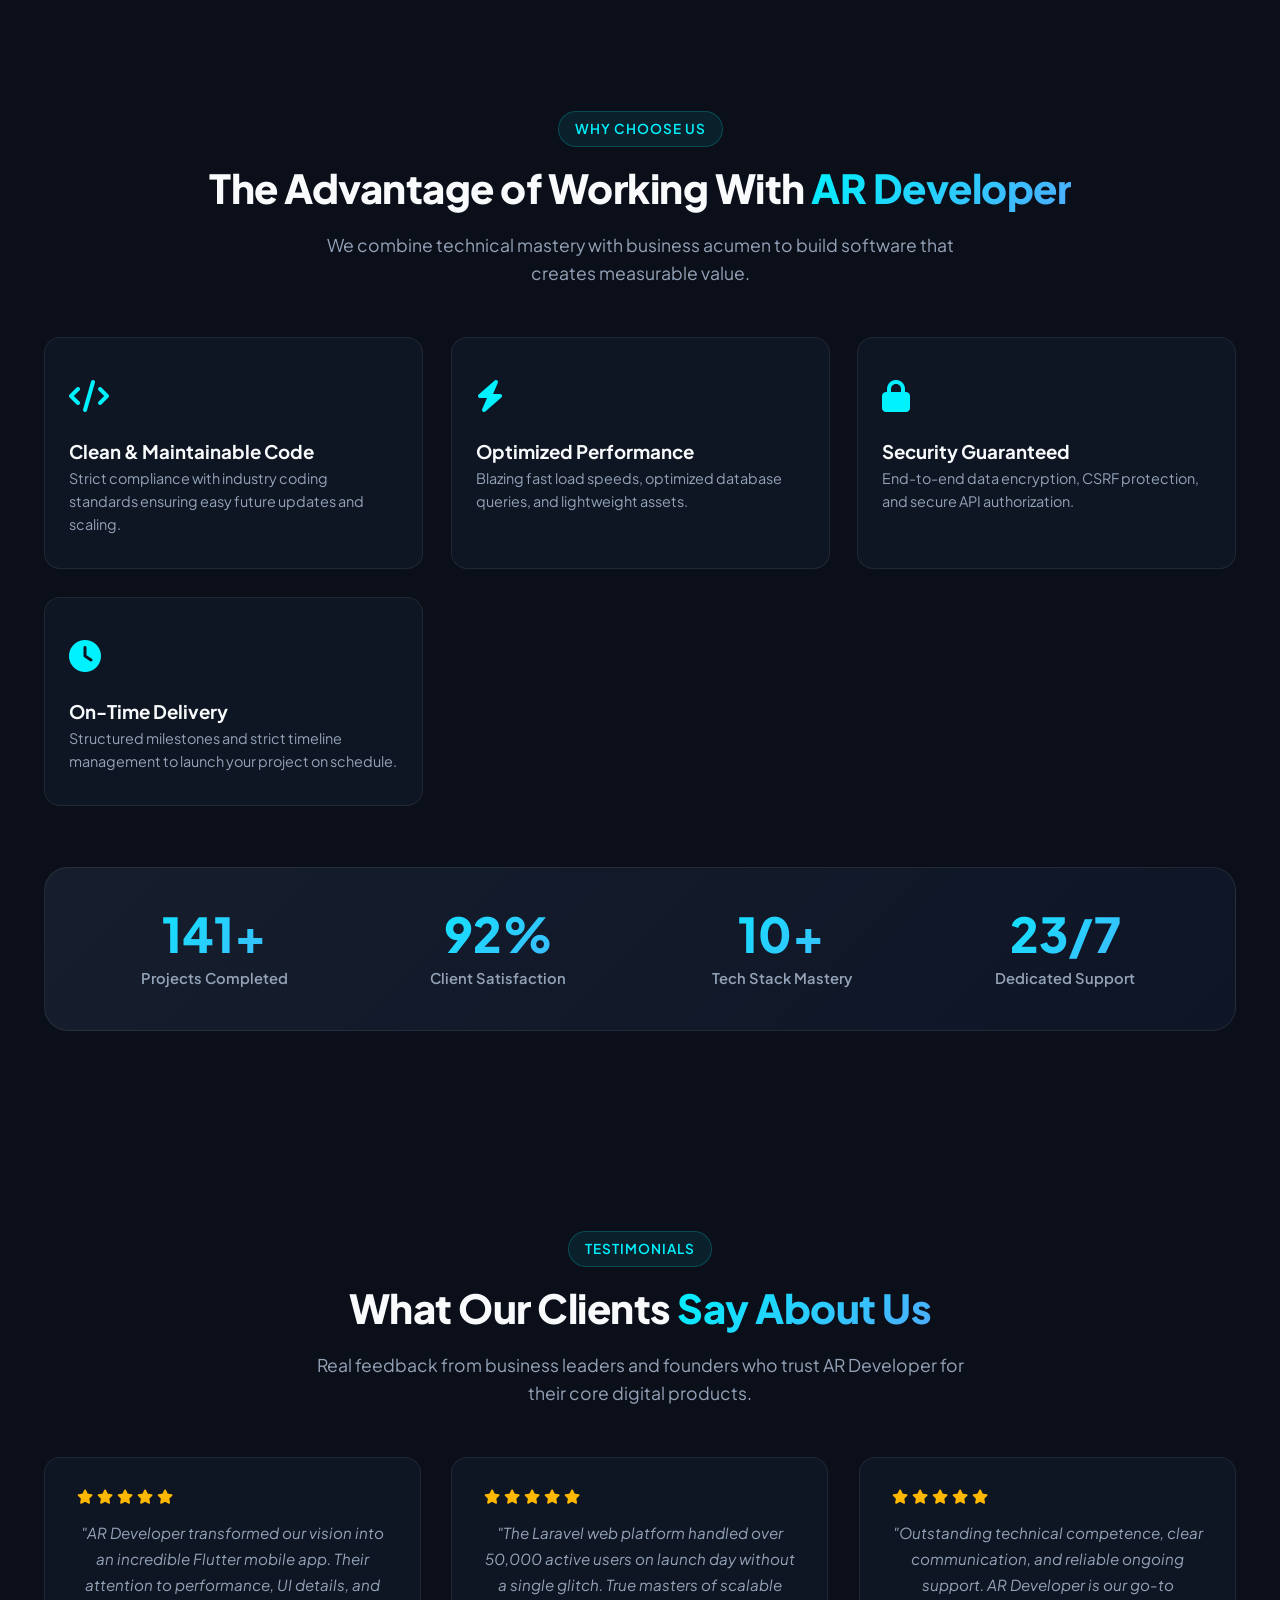
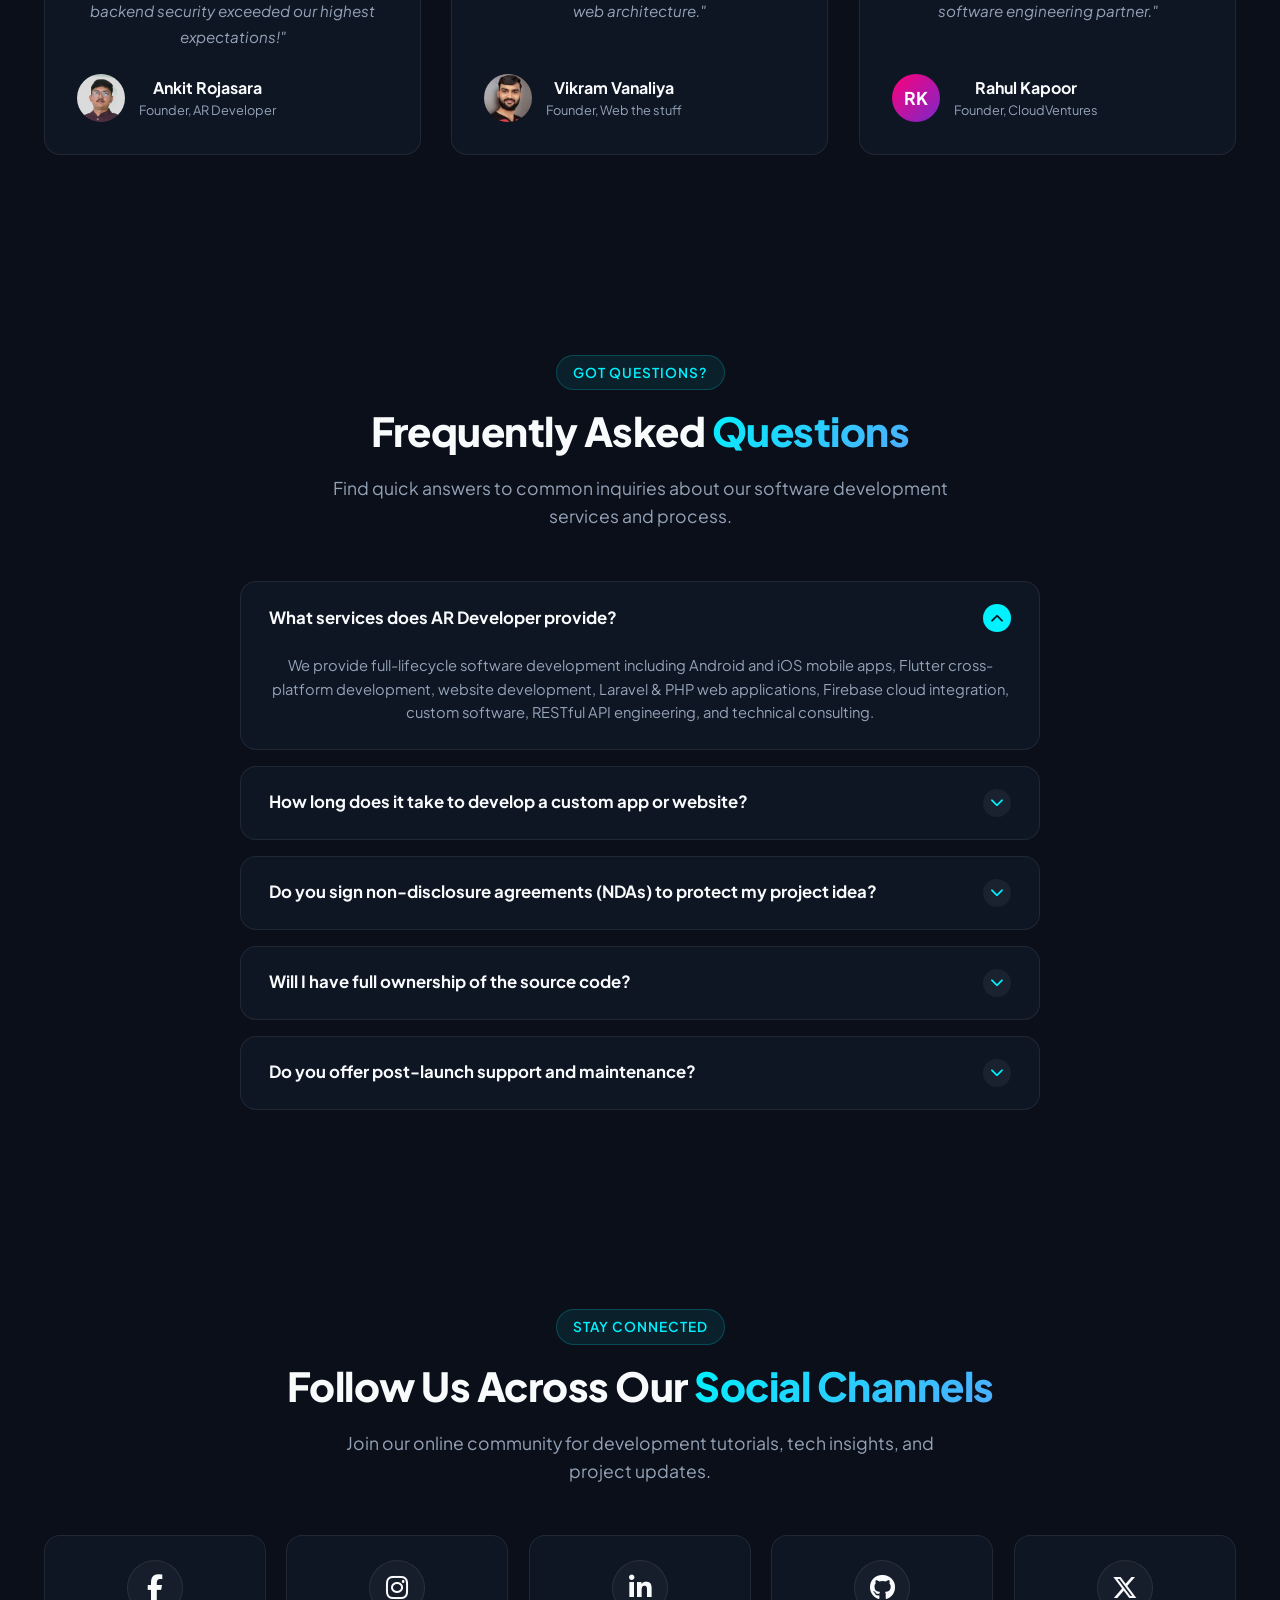
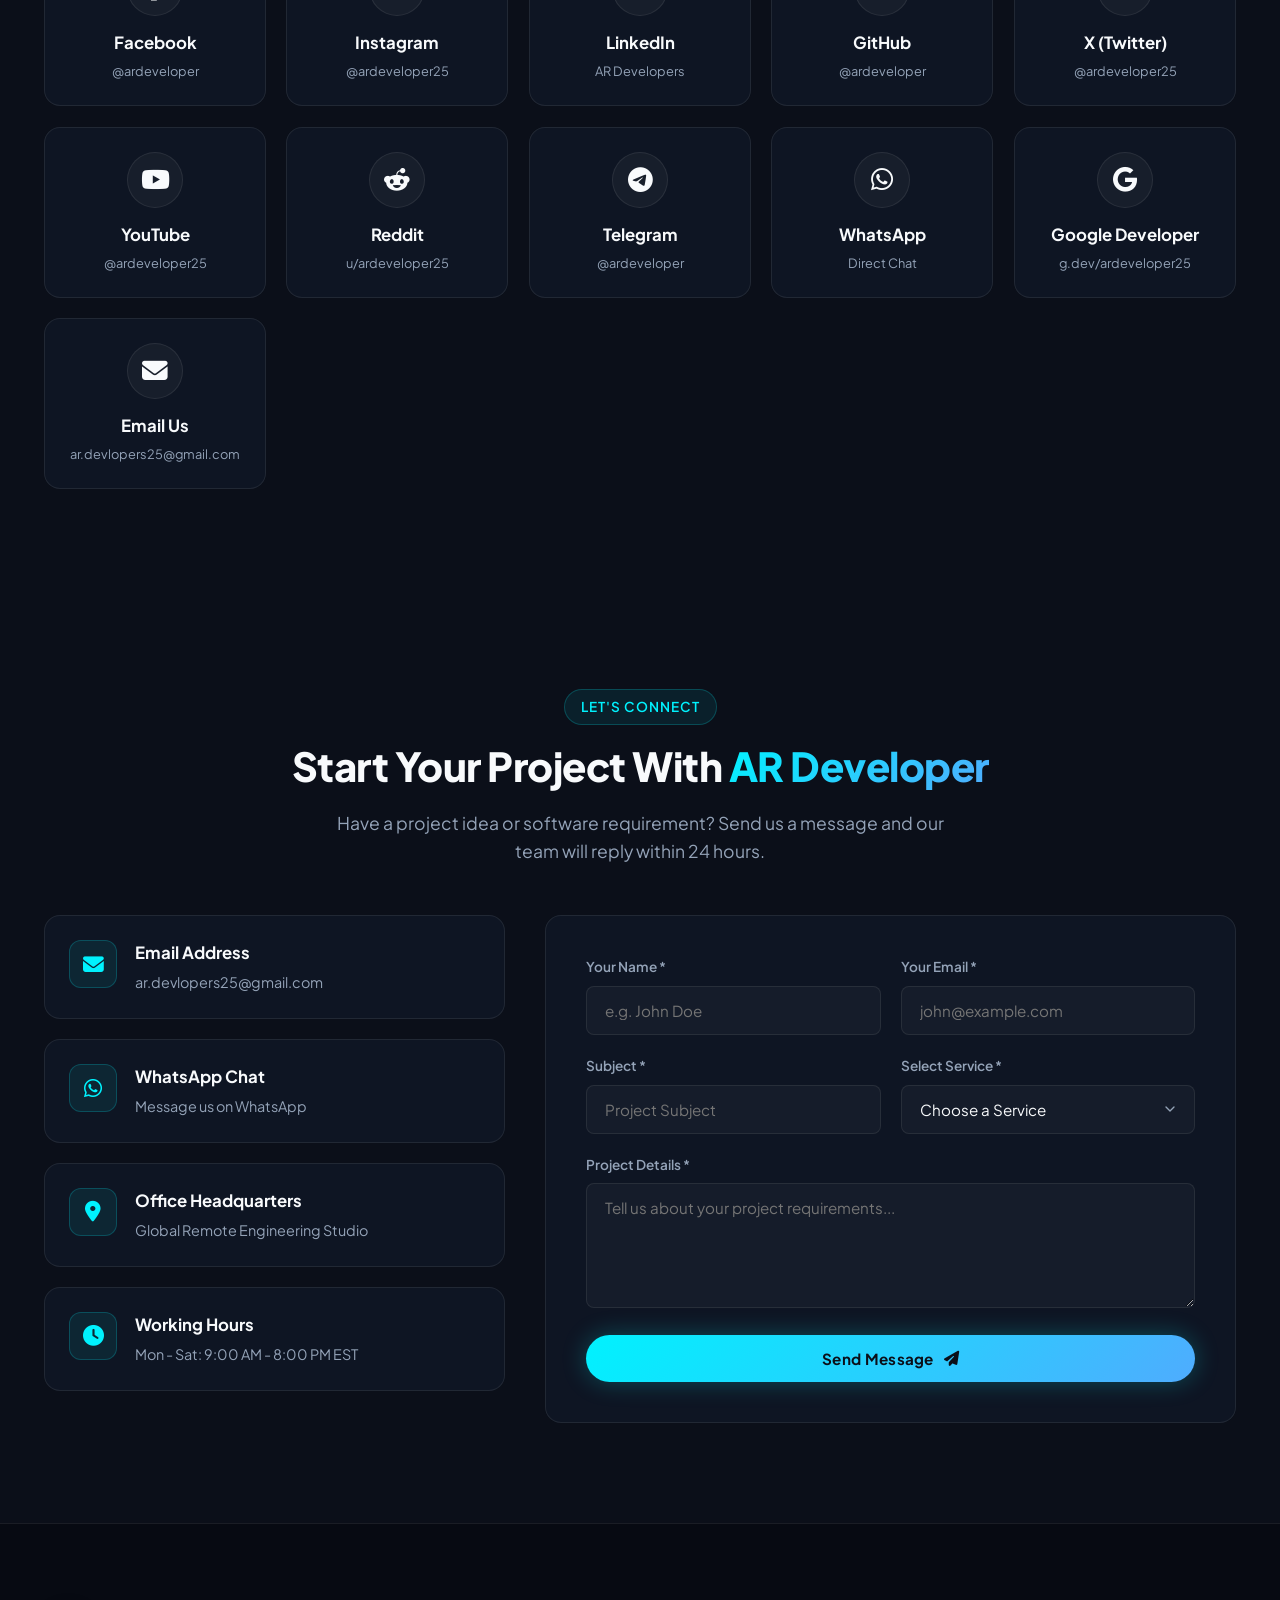
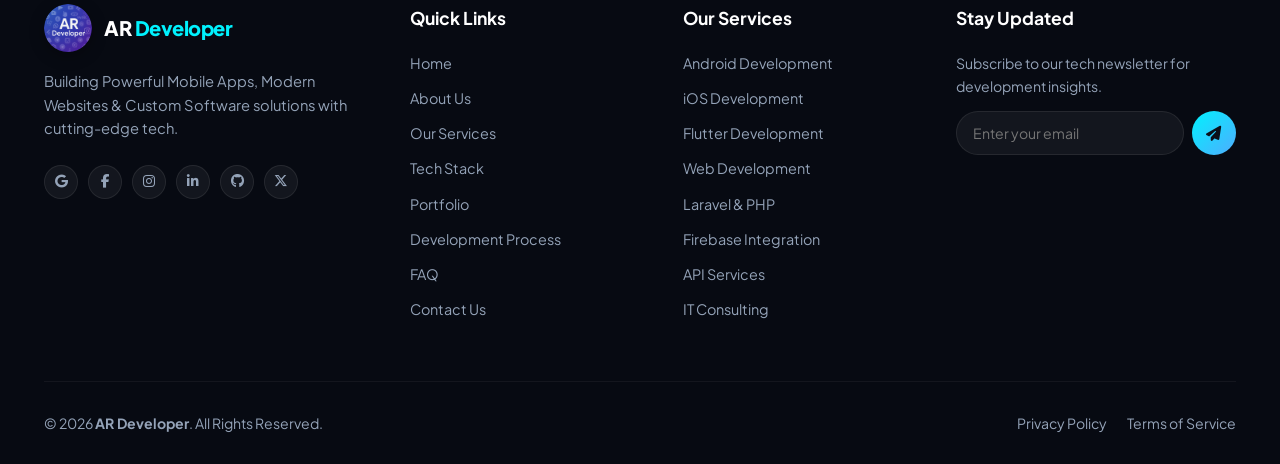
==== commit f84d928f: "Add Google site verification meta tag Added Google site verification meta tag for SEO." ====
--- a/index.html
+++ b/index.html
@@ -4,6 +4,7 @@
 <head>
   <meta charset="UTF-8">
   <meta name="viewport" content="width=device-width, initial-scale=1.0">
+  <meta name="google-site-verification" content="pZ6GHtmJjkRW3-l5QLfFDXUOYfi-PGAAiv8AxhThp8Q" />
   <title>AR Developer | Mobile Apps, Websites & Custom Software</title>
   <meta name="description"
     content="AR Developer - Building Powerful Mobile Apps, Modern Websites & Custom Software. Full-stack development agency specializing in Flutter, Laravel, PHP, Firebase, and Cloud Architecture.">
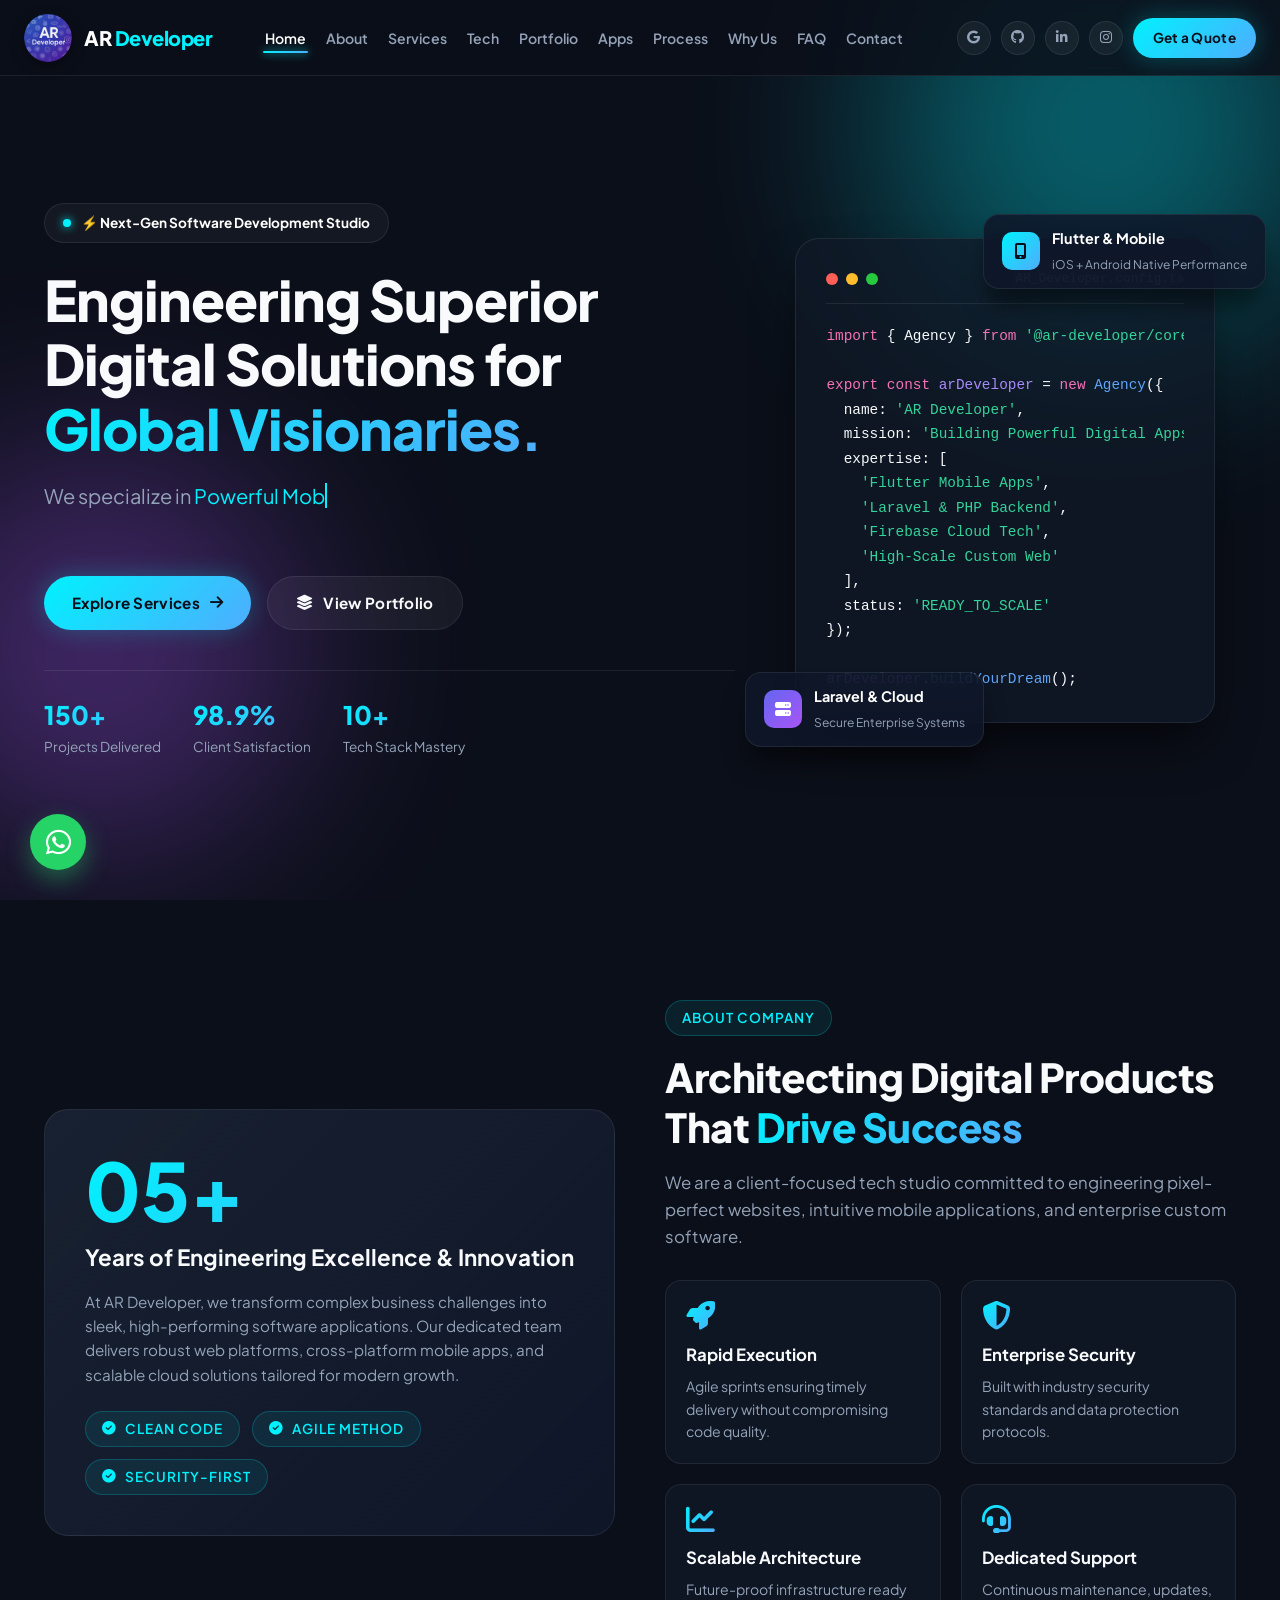
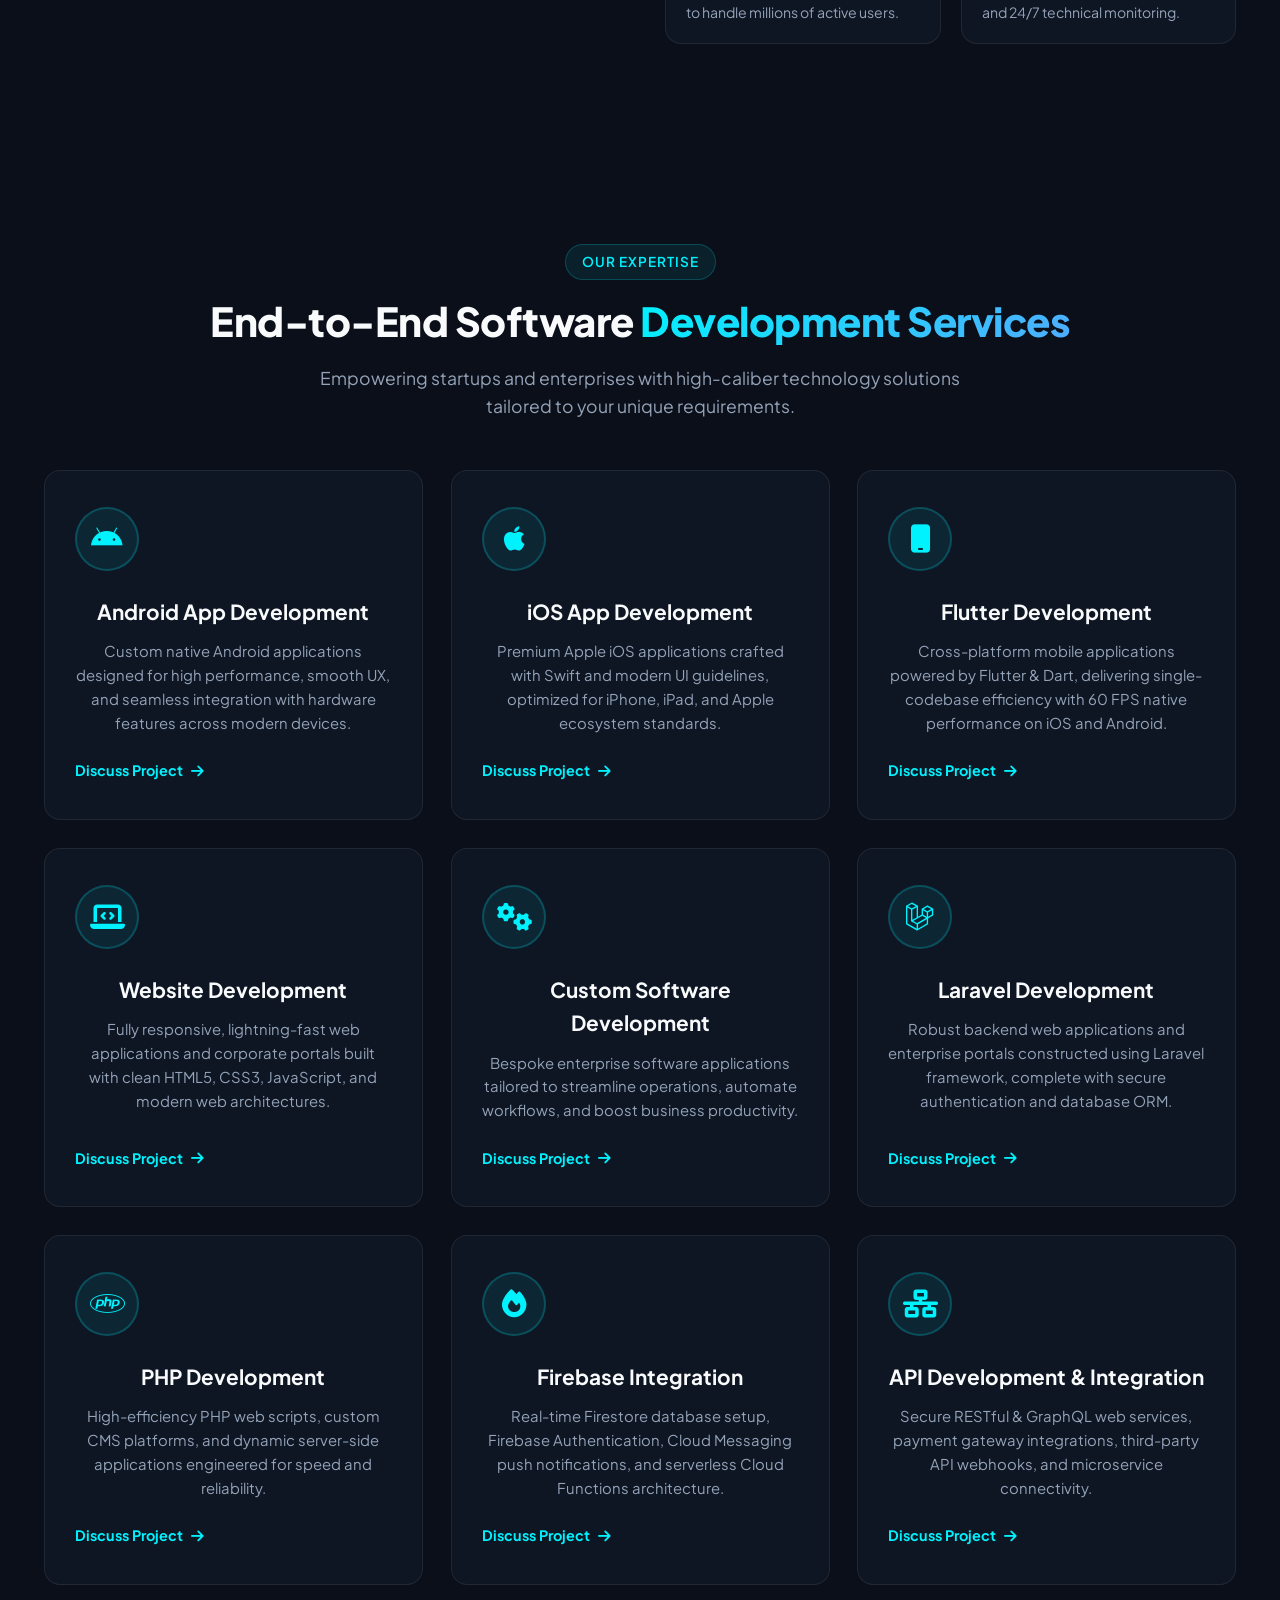
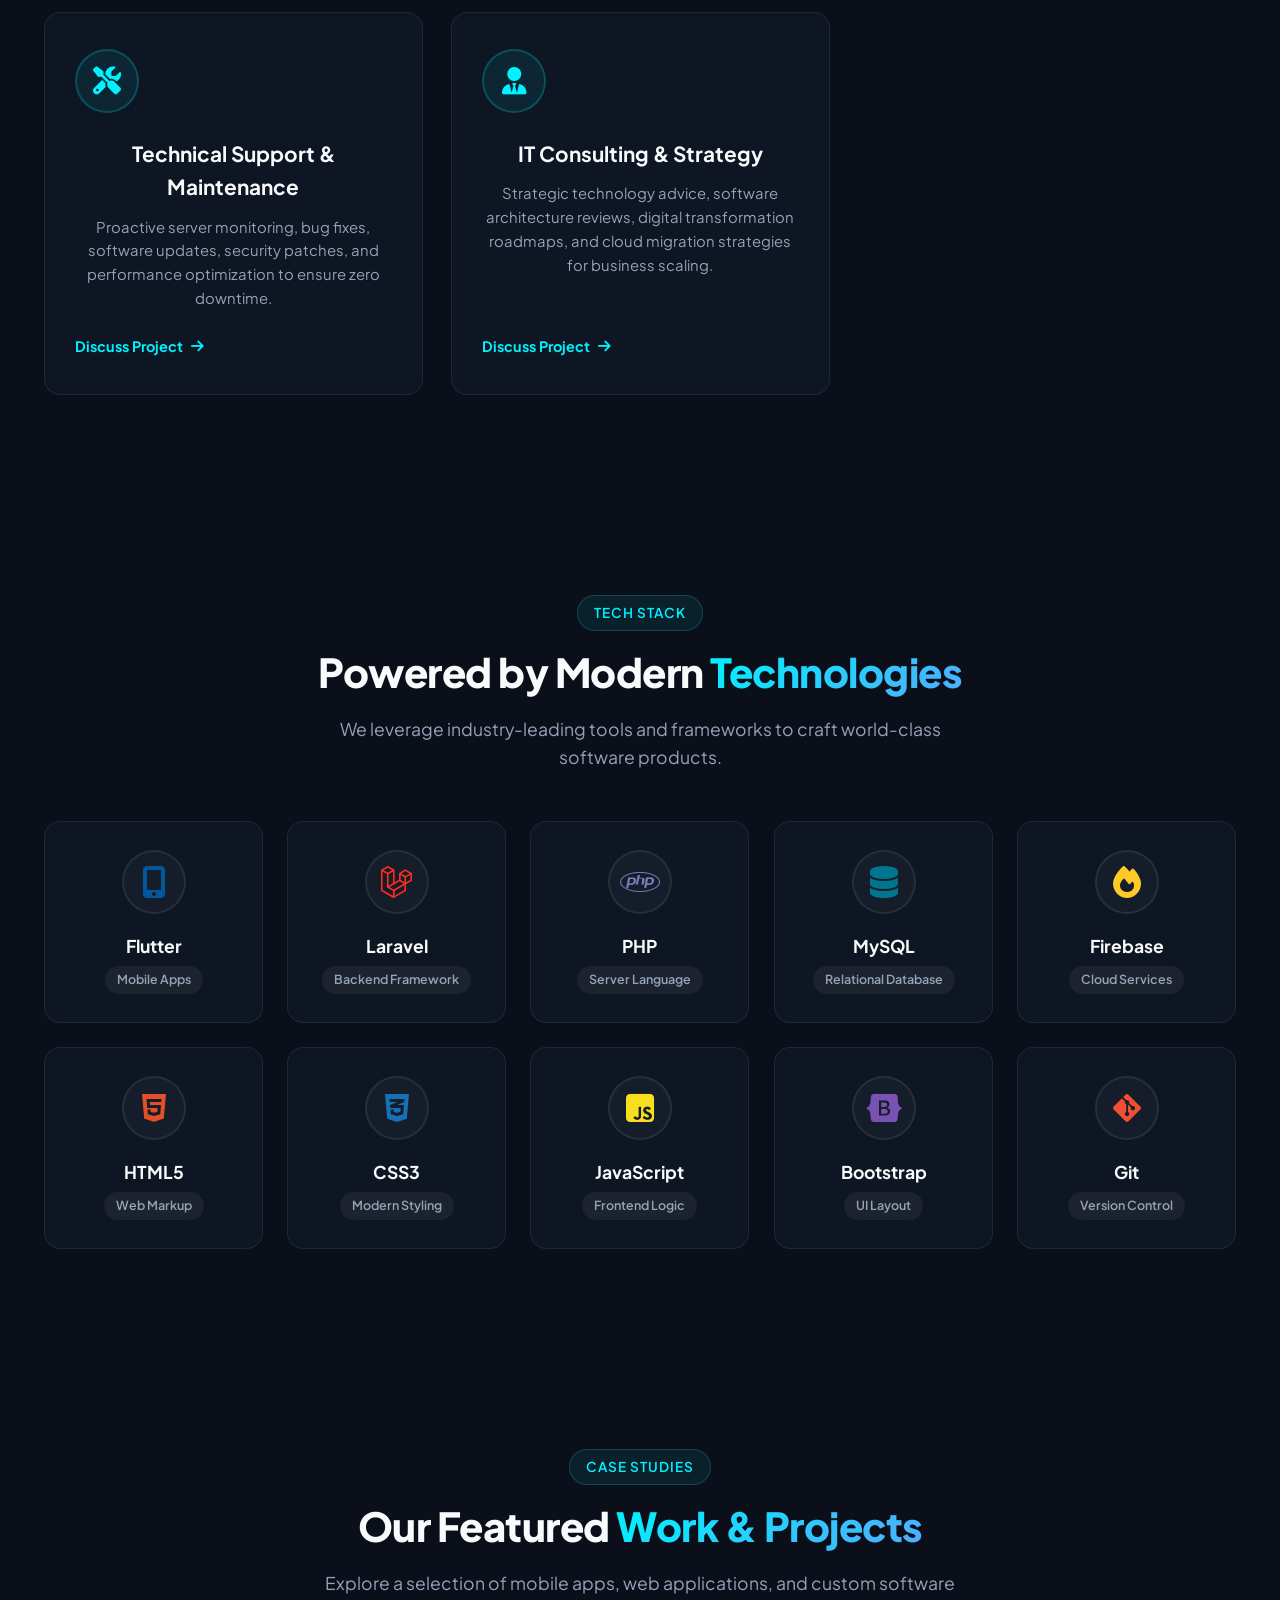
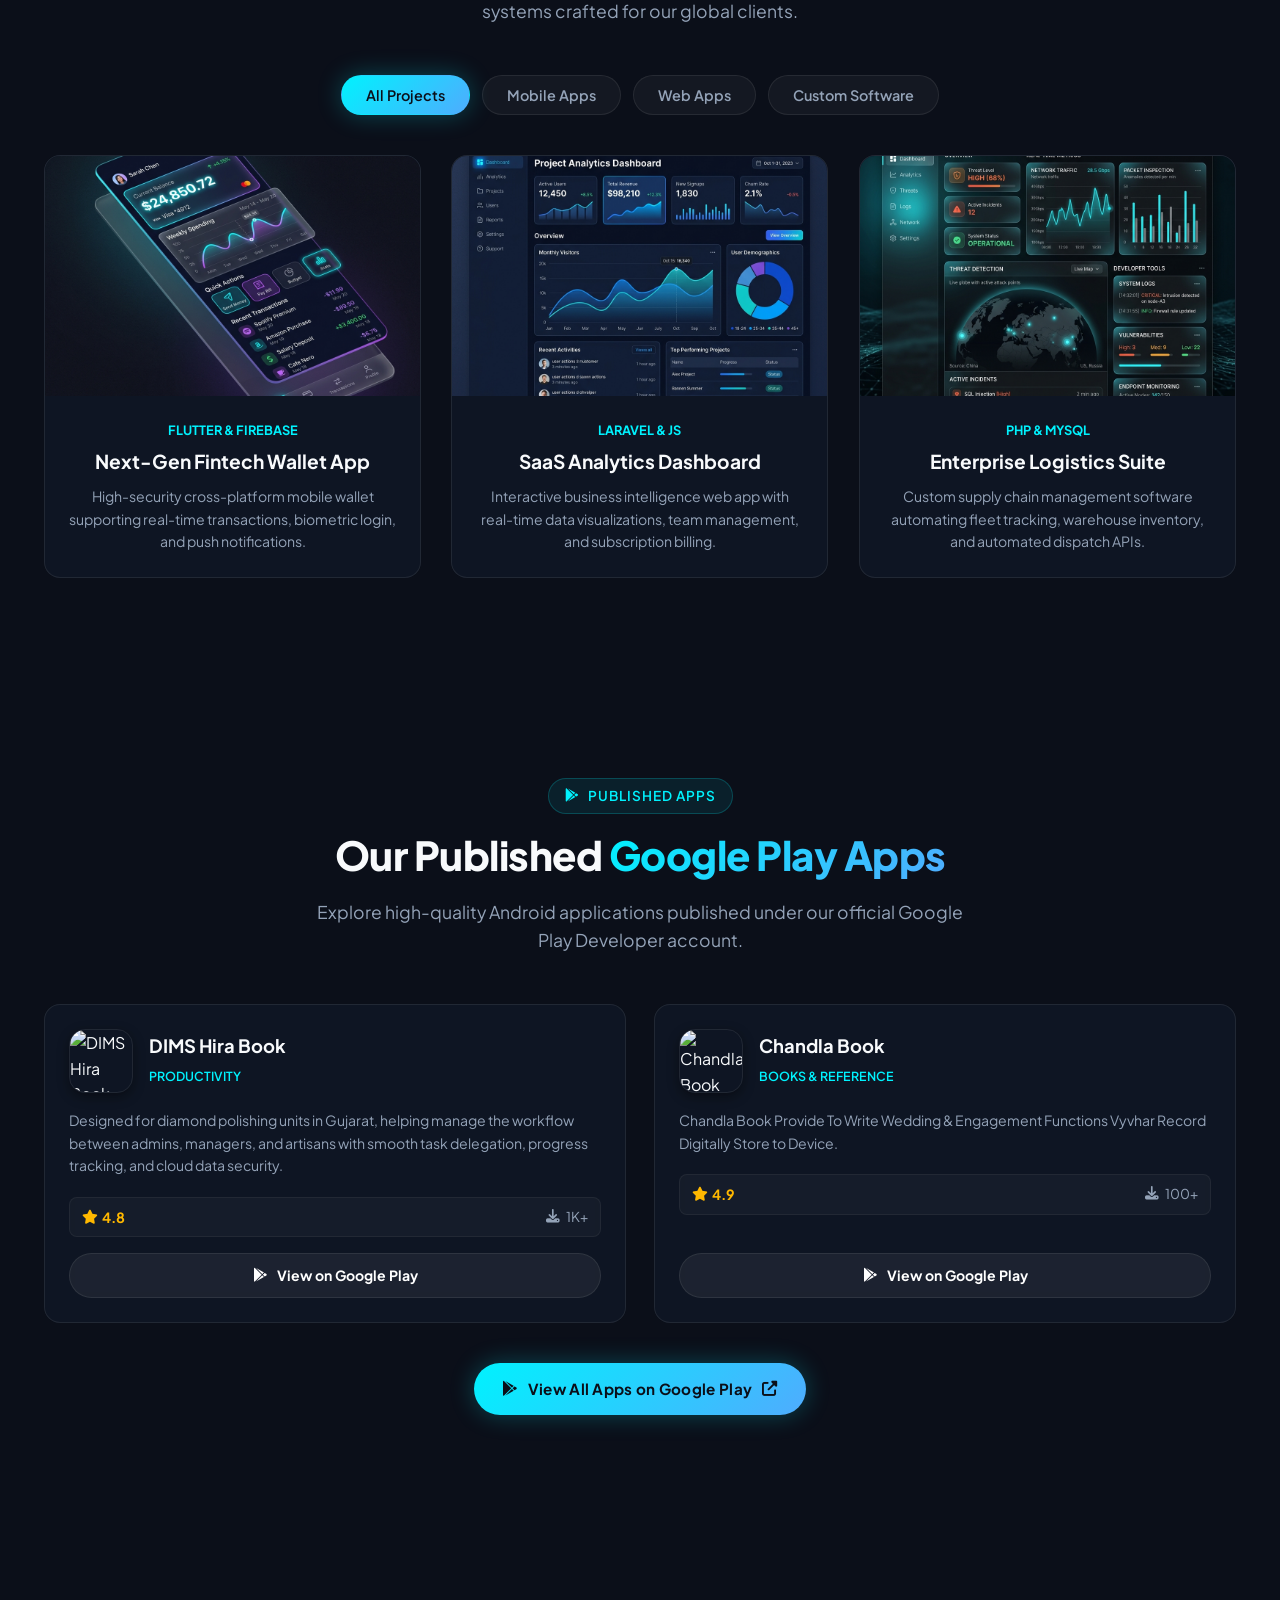
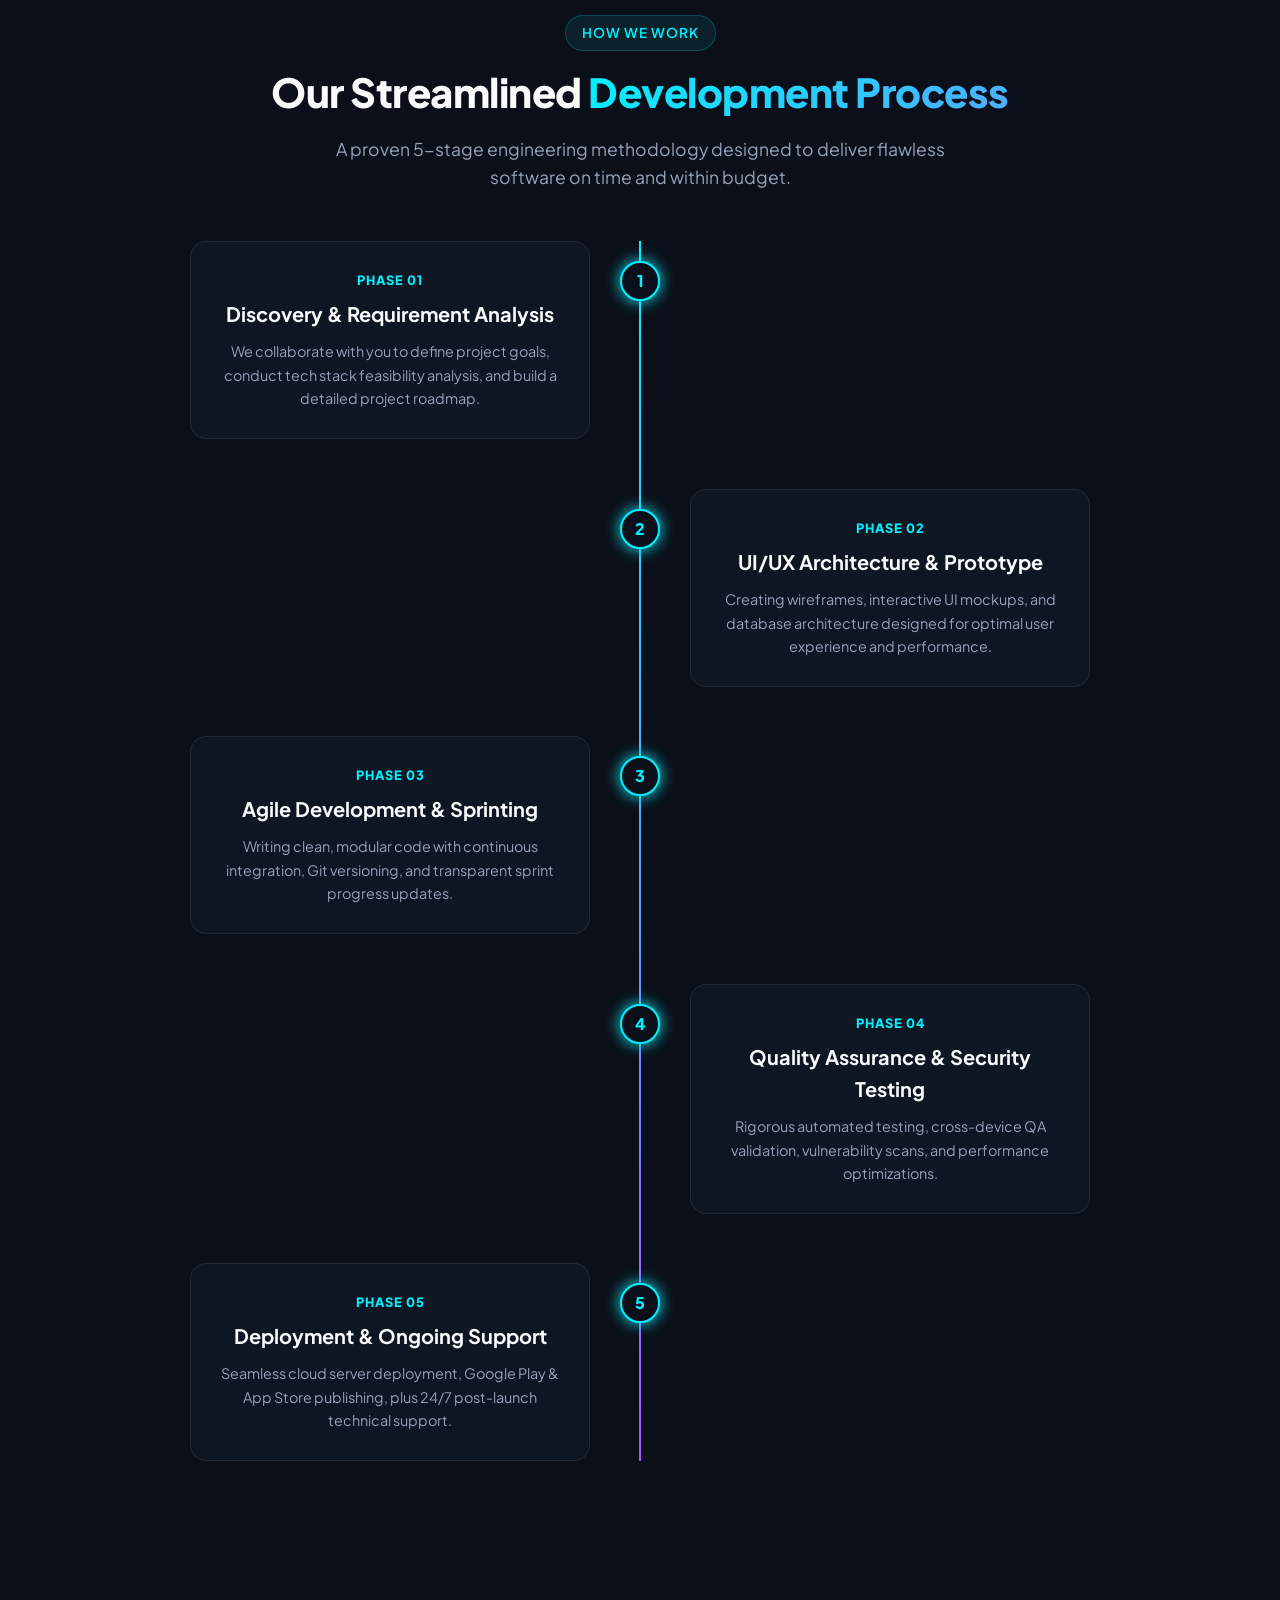
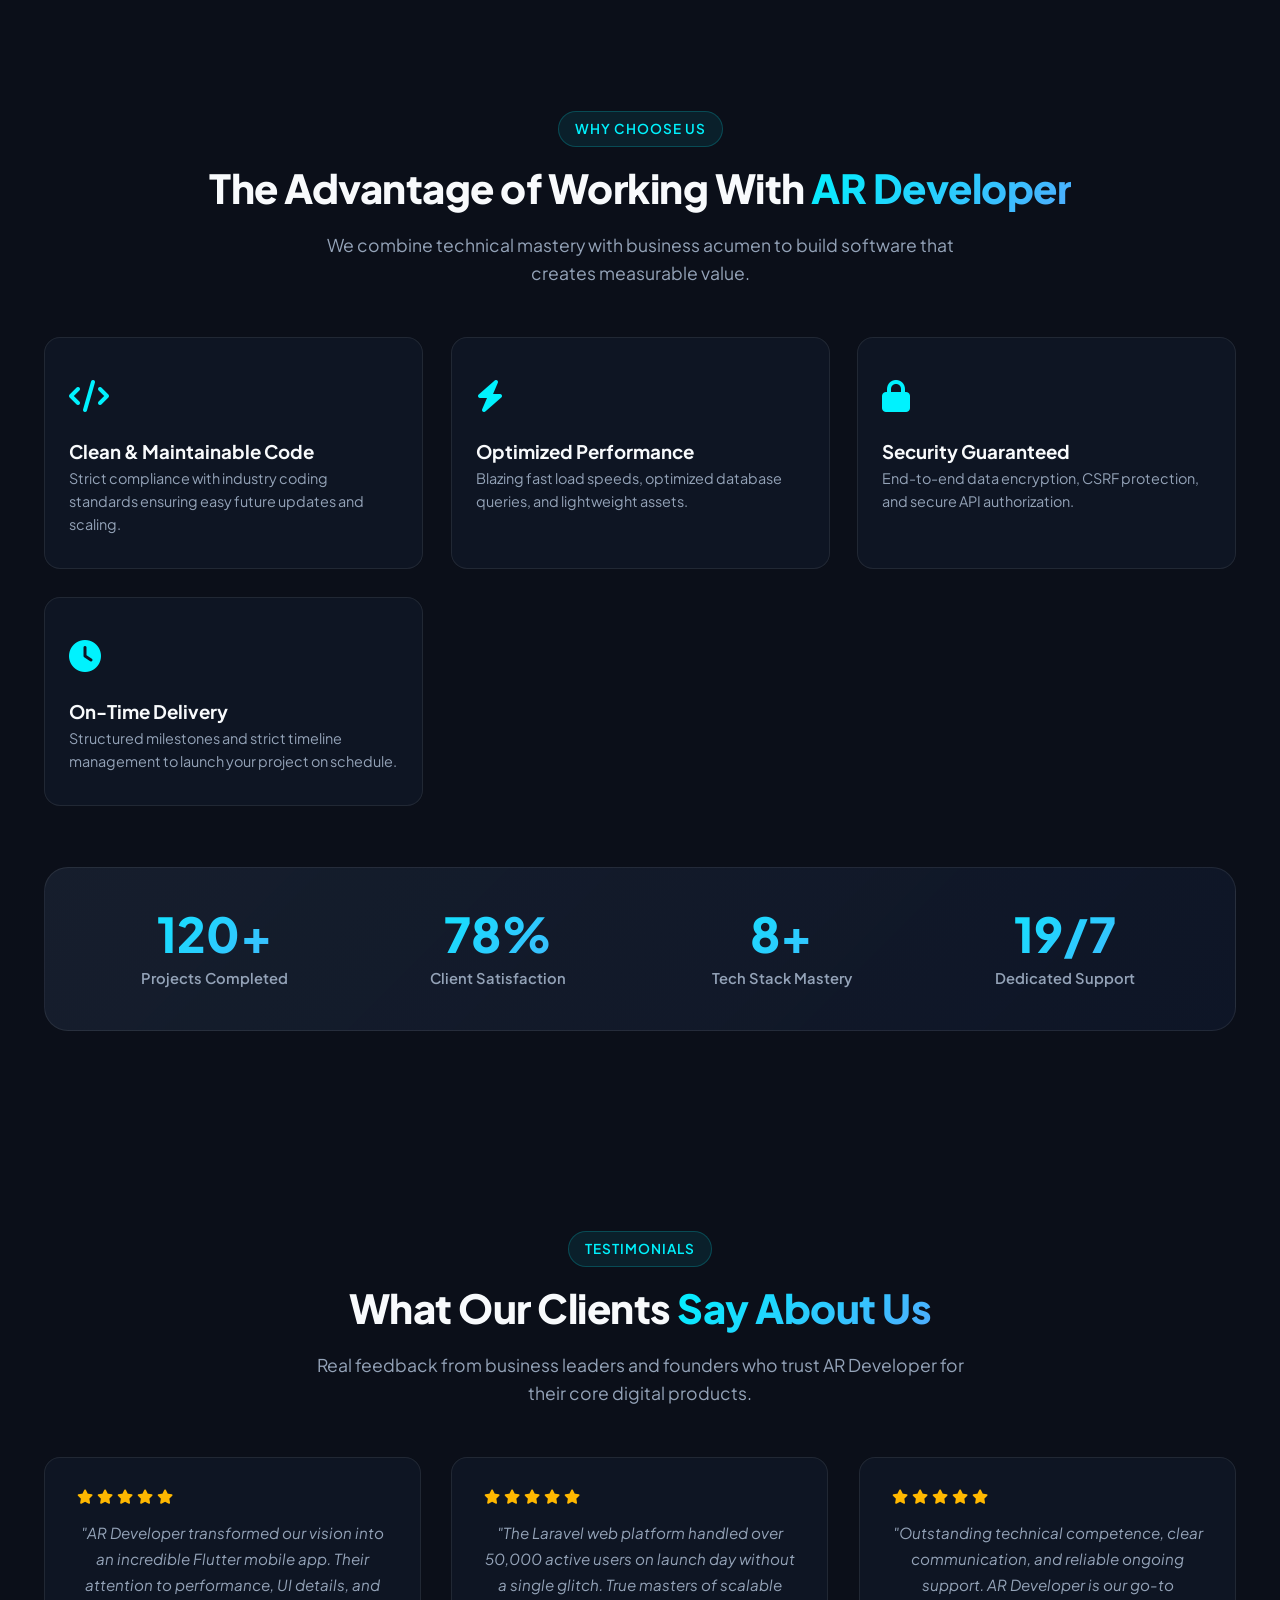
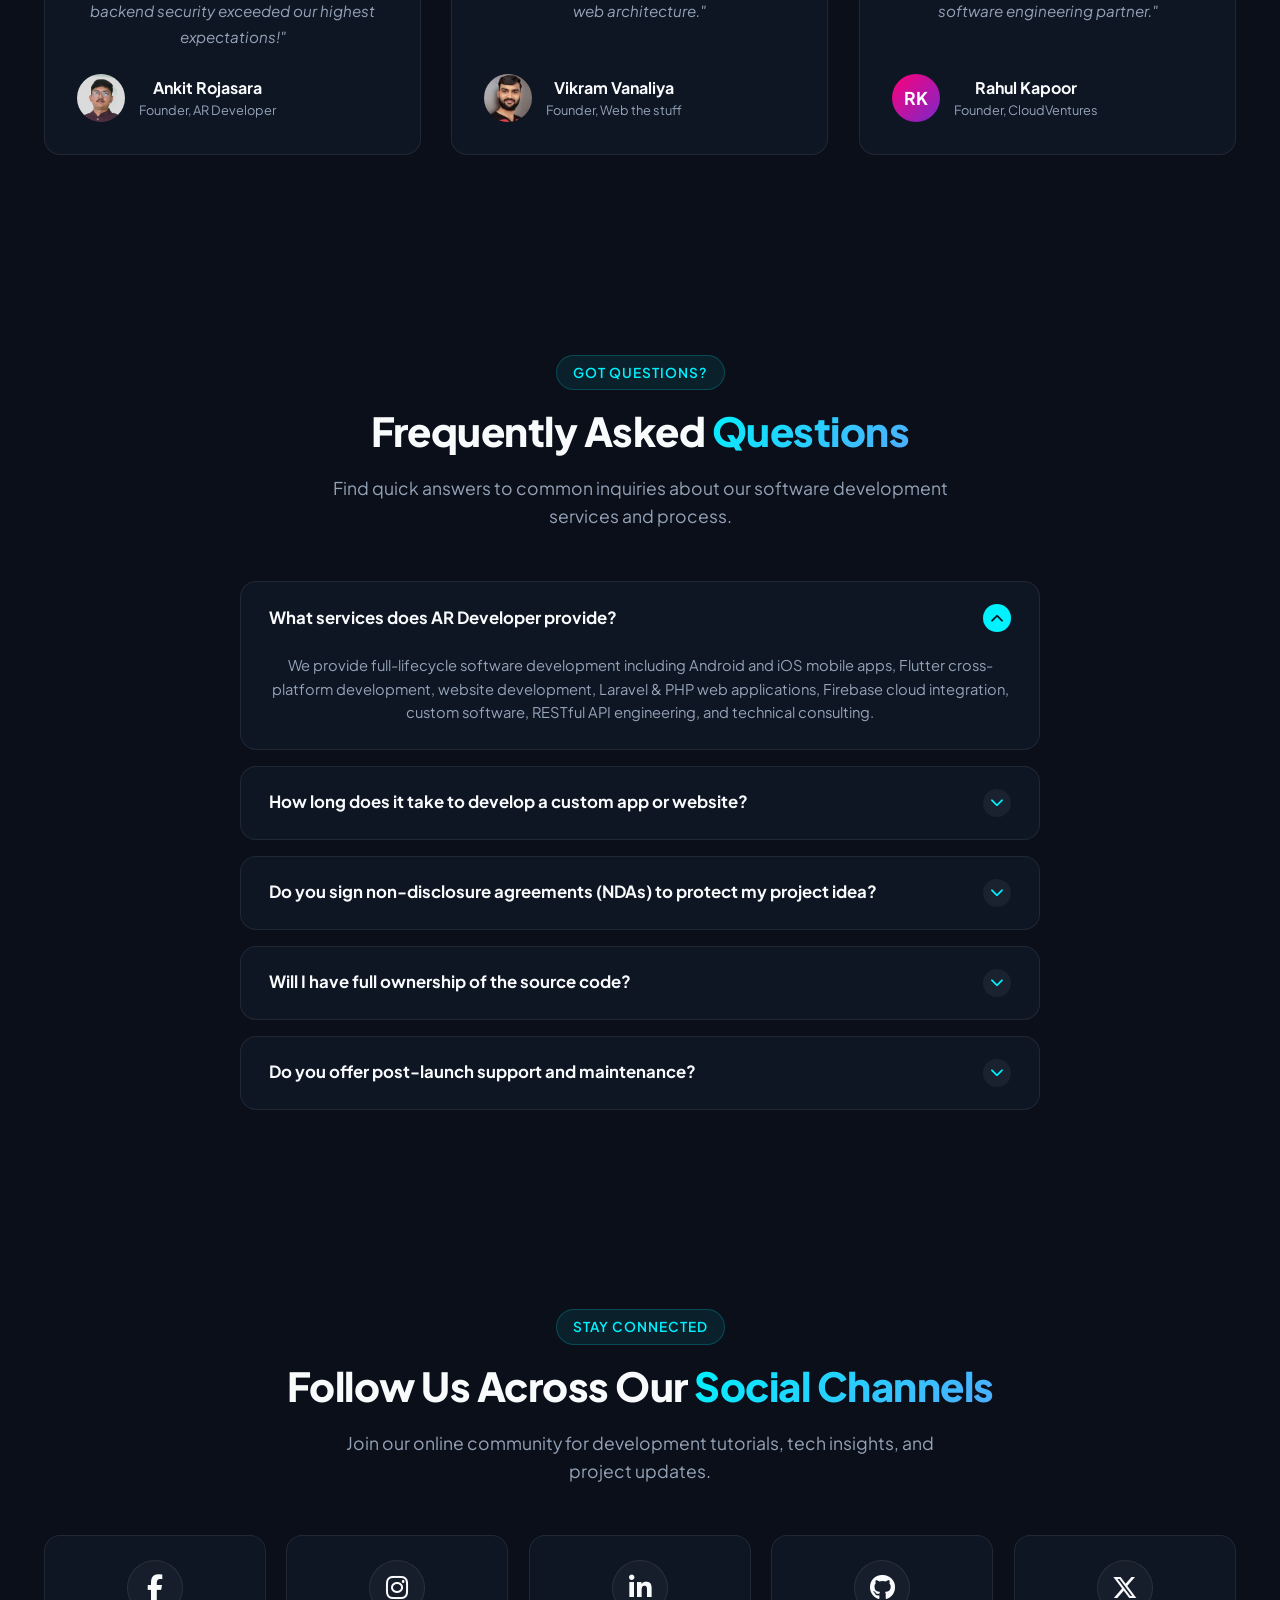
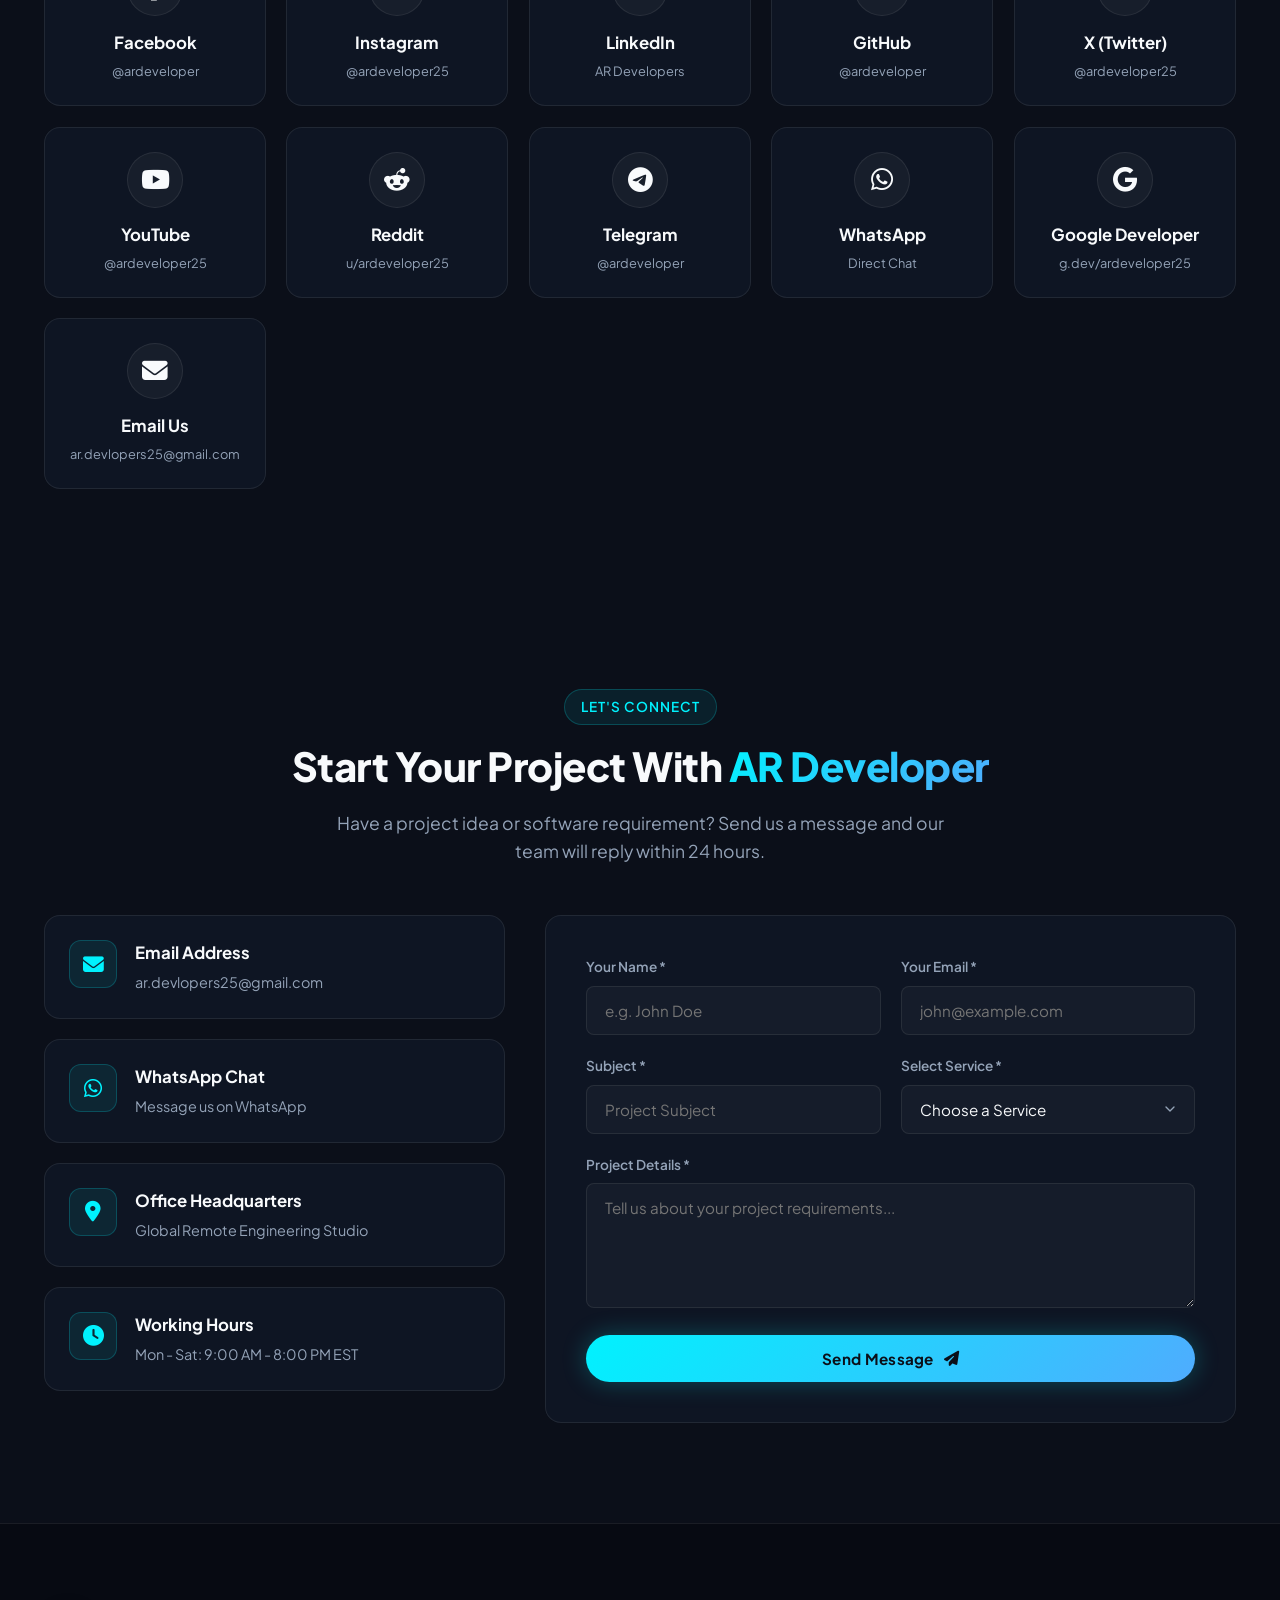
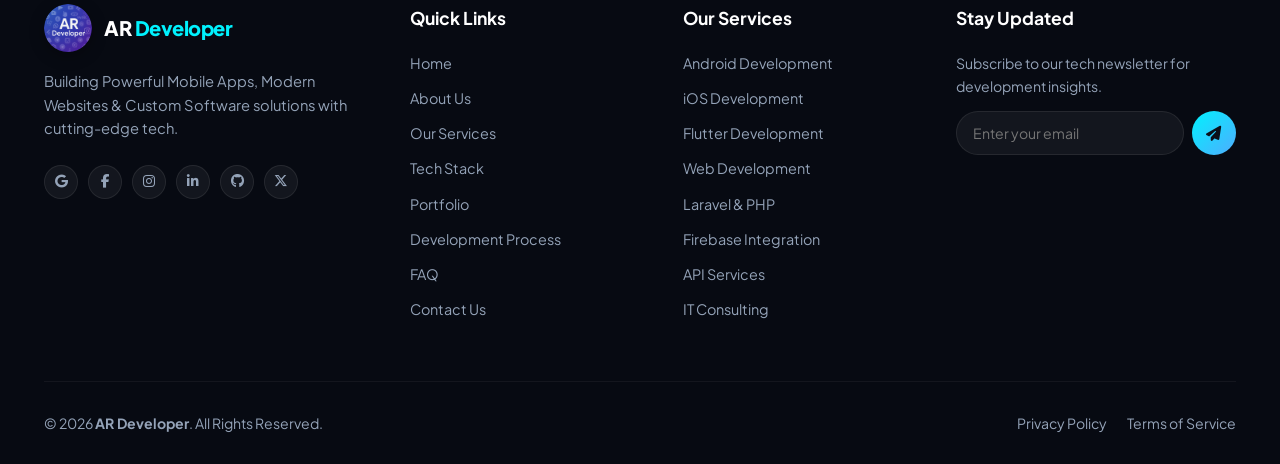
==== commit 609499e0: "Modify title and enhance SEO meta tags Updated the title and added multiple meta tags for SEO." ====
--- a/index.html
+++ b/index.html
@@ -5,7 +5,7 @@
   <meta charset="UTF-8">
   <meta name="viewport" content="width=device-width, initial-scale=1.0">
   <meta name="google-site-verification" content="pZ6GHtmJjkRW3-l5QLfFDXUOYfi-PGAAiv8AxhThp8Q" />
-  <title>AR Developer | Mobile Apps, Websites & Custom Software</title>
+  <titleAR Developer | Flutter App & Web Development Company in India</title>
   <meta name="description"
     content="AR Developer - Building Powerful Mobile Apps, Modern Websites & Custom Software. Full-stack development agency specializing in Flutter, Laravel, PHP, Firebase, and Cloud Architecture.">
   <meta name="keywords"
@@ -34,6 +34,52 @@
 
   <!-- Custom Stylesheet -->
   <link rel="stylesheet" href="assets/css/style.css">
+
+<meta name="description" content="AR Developer builds powerful Android, iOS and Flutter apps, Laravel websites, PHP applications and custom software solutions for businesses in India and worldwide.">
+
+<meta name="keywords" content="AR Developer, Flutter App Development, Android App Development, iOS App Development, Laravel Development, PHP Development, Website Development, Firebase Development, Software Development India">
+
+<meta name="author" content="AR Developer">
+
+<meta name="robots" content="index, follow">
+
+<meta name="viewport" content="width=device-width, initial-scale=1.0">
+
+<meta property="og:type" content="website">
+<meta property="og:title" content="AR Developer | Mobile App & Software Development">
+<meta property="og:description" content="We build powerful mobile apps, modern websites and scalable software solutions.">
+
+<meta name="twitter:card" content="summary_large_image">
+<meta name="twitter:title" content="AR Developer">
+<meta name="twitter:description" content="Mobile App, Web & Custom Software Development">  
+
+<script type="application/ld+json">
+{
+  "@context": "https://schema.org",
+  "@type": "Organization",
+  "name": "AR Developer",
+  "description": "Mobile app, web development and custom software development company.",
+  "url": "https://ardevlopers.github.io/ardeveloper25/",
+  "logo": "https://ardevlopers.github.io/ardeveloper25/assets/image/logo.png",
+  "email": "ar.devlopers25@gmail.com",
+  "sameAs": [
+    "https://www.instagram.com/ardeveloper25",
+    "https://www.linkedin.com/in/ar-devlopers-845097423",
+    "https://github.com/ardevlopers",
+    "https://www.youtube.com/@ardeveloper25"
+  ],
+  "knowsAbout": [
+    "Flutter Development",
+    "Android App Development",
+    "iOS App Development",
+    "Laravel Development",
+    "PHP Development",
+    "Firebase",
+    "Website Development",
+    "Custom Software Development"
+  ]
+}
+</script>
 </head>
 
 <body>
